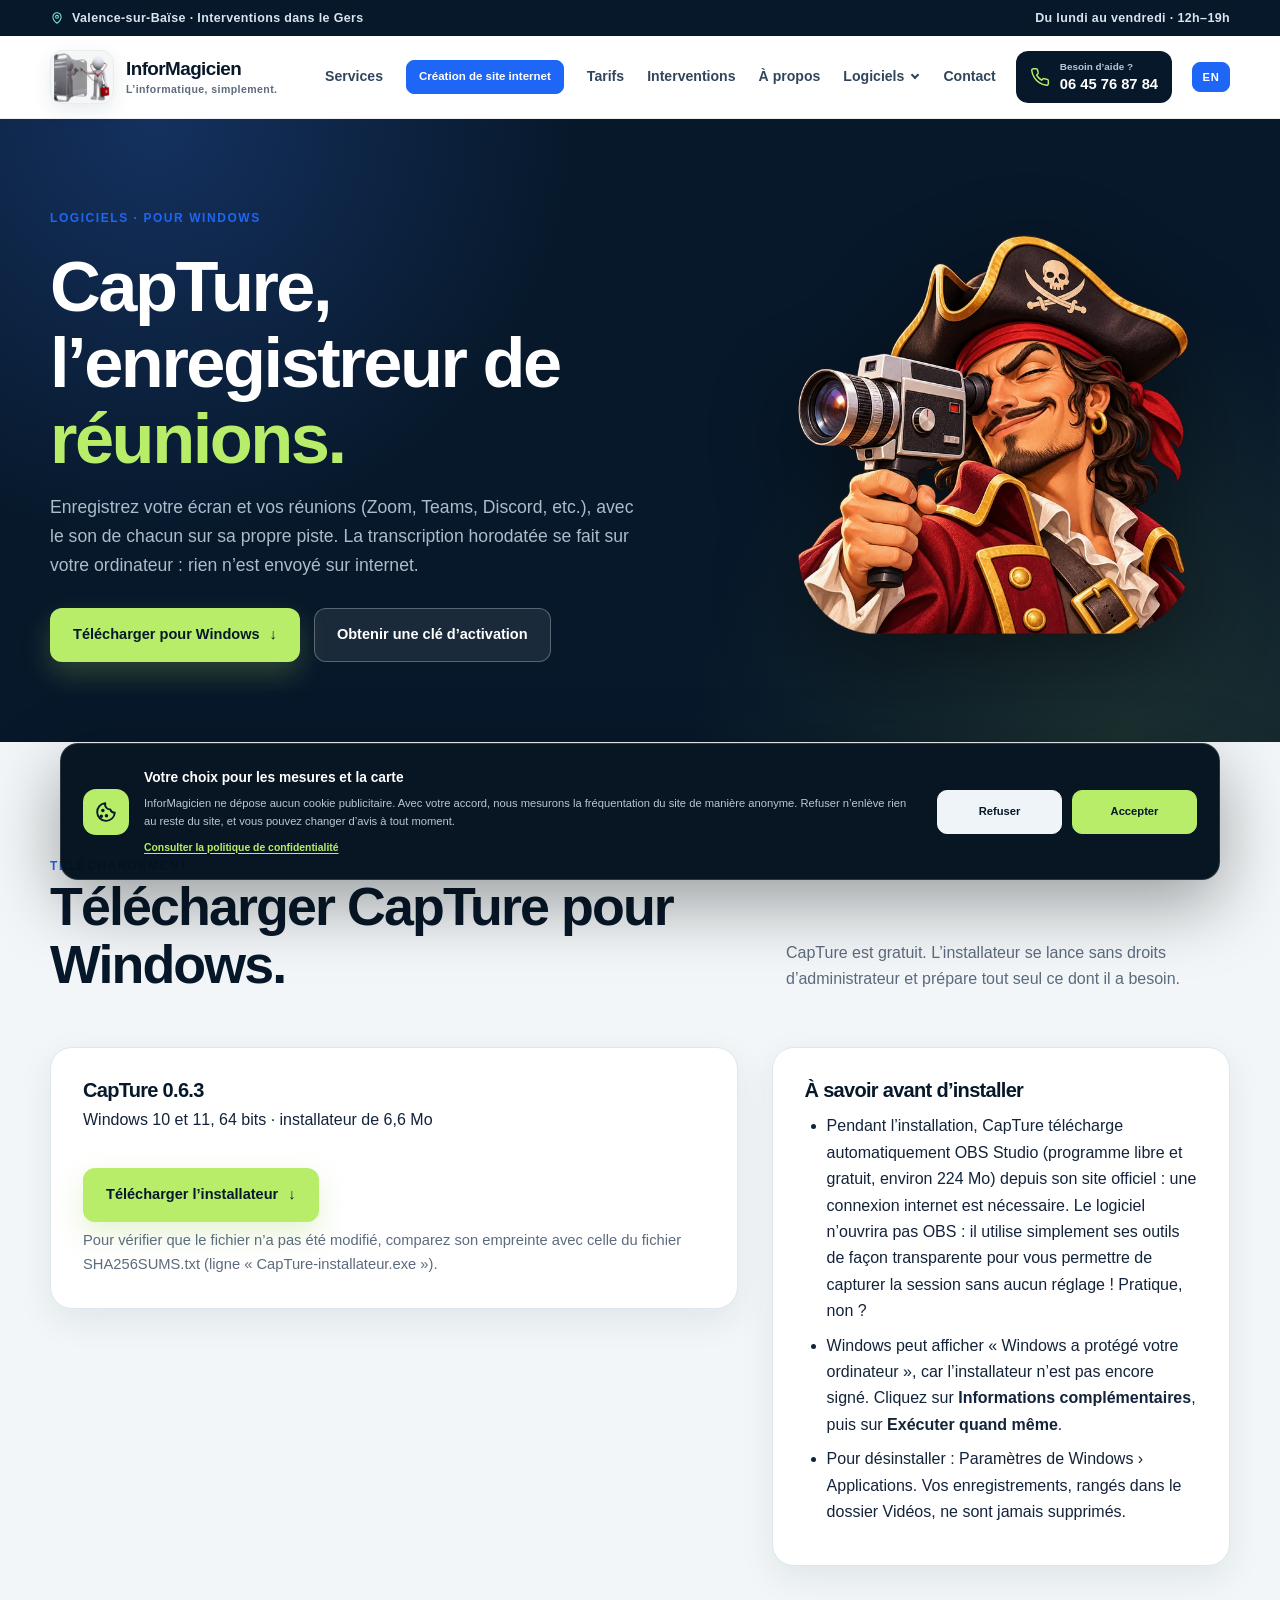
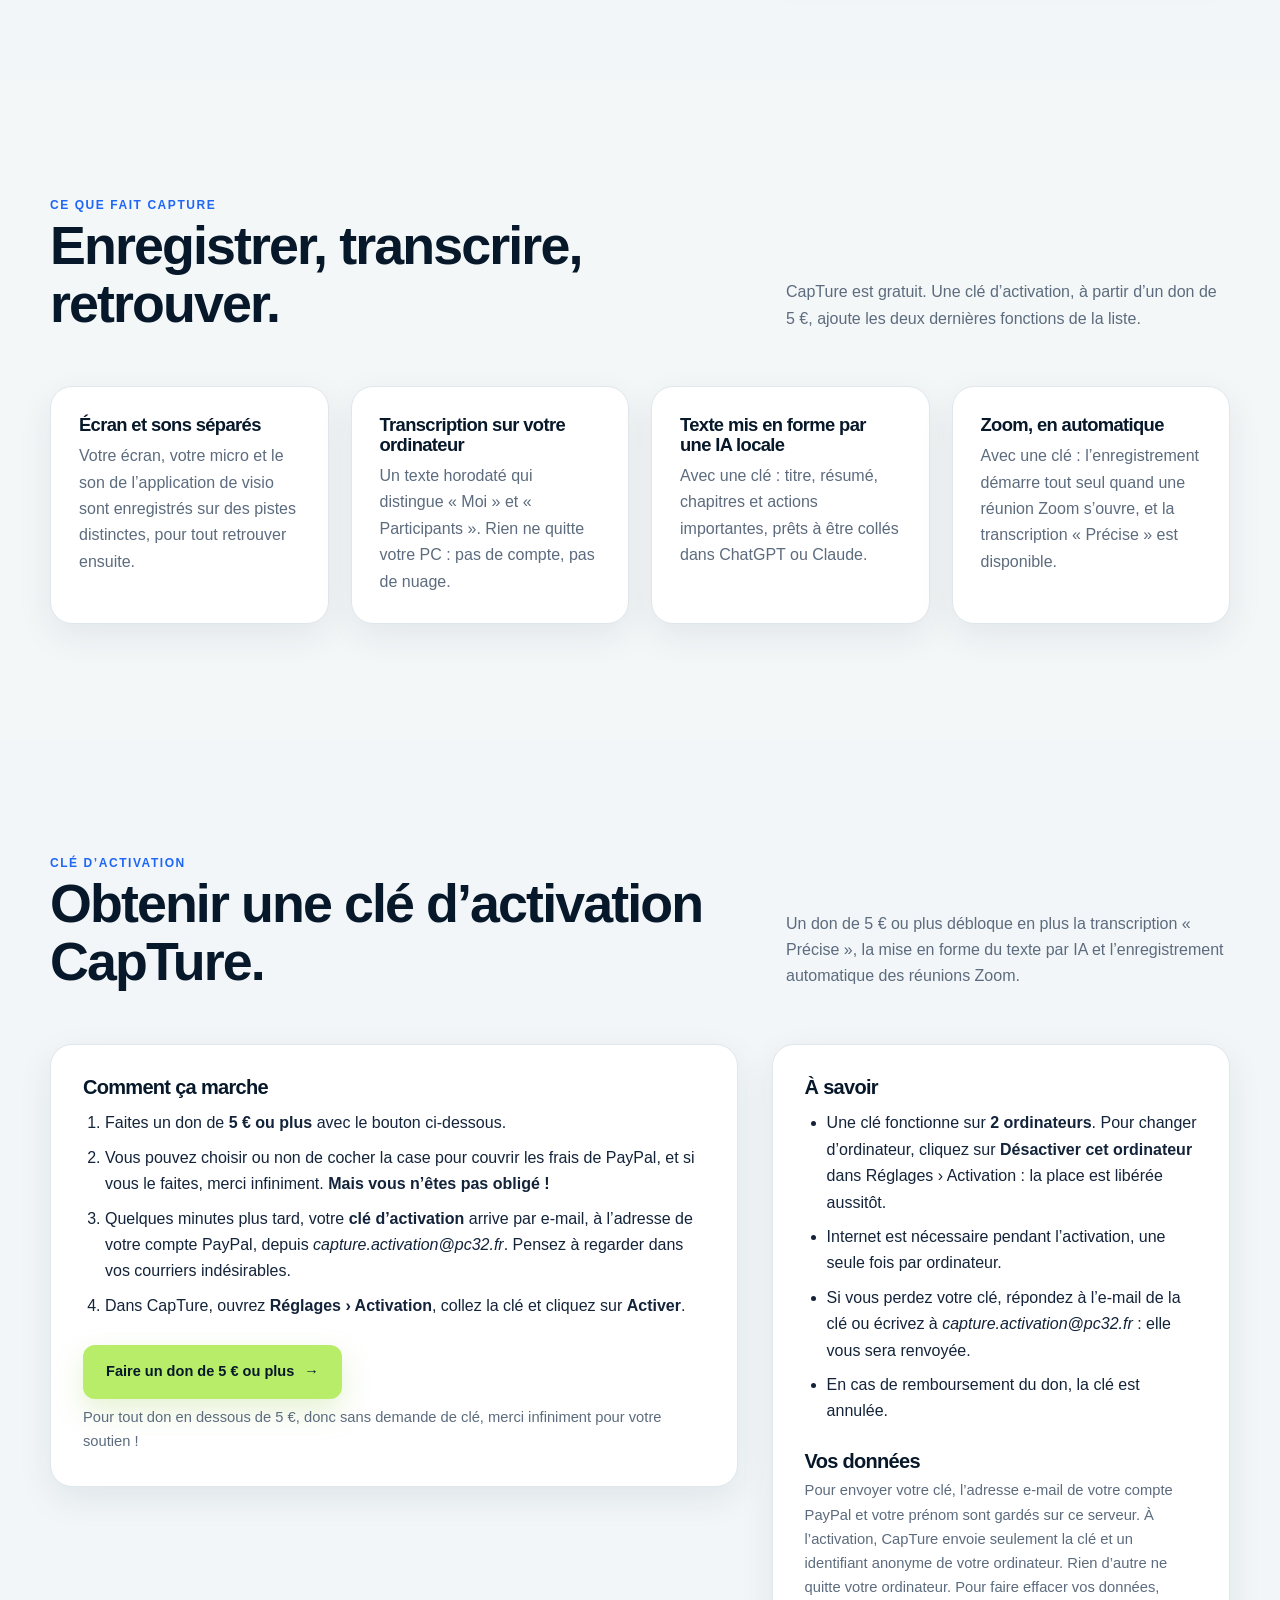
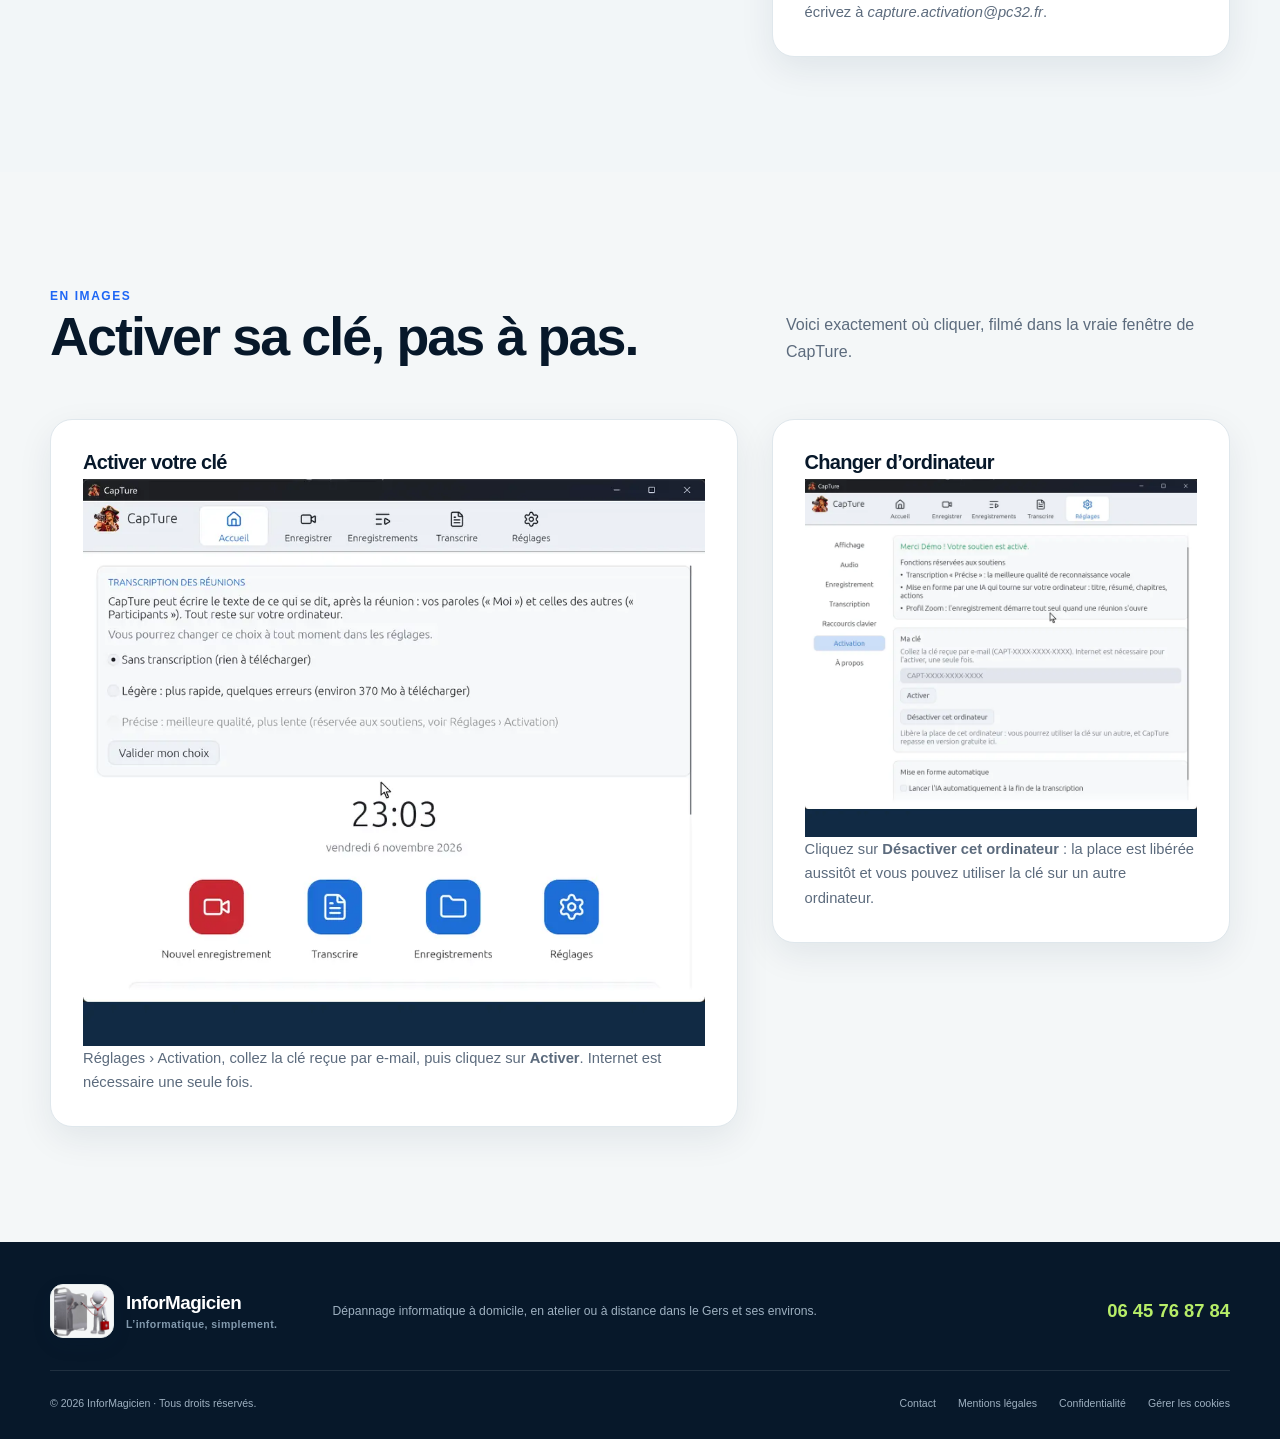
==== capture/index.html @ ee8c2a12 "capture: animations d'activation et de changement d'ordinateur (vraie fenetre, vraie souris)" ====
<!doctype html>
<html lang="fr">
<head>
  <meta charset="utf-8">
  <meta name="viewport" content="width=device-width, initial-scale=1">
  <title>CapTure, enregistreur de réunions pour Windows | InforMagicien</title>
  <meta name="description" content="CapTure, enregistreur de réunions (Zoom, Teams, Discord, etc.) pour Windows : transcription horodatée sur votre ordinateur. Gratuit, avec clé d’activation dès 5 €.">
  <meta name="robots" content="index, follow, max-image-preview:large, max-snippet:-1, max-video-preview:-1">
  <meta name="author" content="InforMagicien">
  <meta name="application-name" content="InforMagicien">
  <meta name="theme-color" content="#102a43">
  <link rel="icon" href="../assets/favicon.png" type="image/png" sizes="256x256">
  <link rel="apple-touch-icon" href="../assets/apple-touch-icon.png" sizes="180x180">
  <link rel="canonical" href="https://www.pc32.fr/capture/">
  <meta property="og:type" content="website">
  <meta property="og:locale" content="fr_FR">
  <meta property="og:site_name" content="InforMagicien">
  <meta property="og:title" content="CapTure, enregistreur de réunions pour Windows | InforMagicien">
  <meta property="og:description" content="CapTure, enregistreur de réunions (Zoom, Teams, Discord, etc.) pour Windows : transcription horodatée sur votre ordinateur. Gratuit, avec clé d’activation dès 5 €.">
  <meta property="og:url" content="https://www.pc32.fr/capture/">
  <meta property="og:image" content="https://www.pc32.fr/assets/capture.png">
  <meta property="og:image:alt" content="CapTure : un pirate de dessin animé filme avec une caméra">
  <meta name="twitter:card" content="summary">
  <meta name="twitter:title" content="CapTure, enregistreur de réunions pour Windows | InforMagicien">
  <meta name="twitter:description" content="CapTure, enregistreur de réunions (Zoom, Teams, Discord, etc.) pour Windows : transcription horodatée sur votre ordinateur. Gratuit, avec clé d’activation dès 5 €.">
  <meta name="twitter:image" content="https://www.pc32.fr/assets/capture.png">
  <meta name="twitter:image:alt" content="CapTure : un pirate de dessin animé filme avec une caméra">
  <link rel="preload" href="../styles.css?v=20261106-1" as="style">
  <link rel="stylesheet" href="../styles.css?v=20261106-1">
  <script src="../pages.js?v=20261106-1" defer></script>
  <script type="application/ld+json">
  {"@context":"https://schema.org","@type":"SoftwareApplication","@id":"https://www.pc32.fr/capture/#logiciel","name":"CapTure","description":"Enregistreur de réunions (Zoom, Teams, Discord, etc.) pour Windows, avec transcription horodatée sur votre ordinateur.","url":"https://www.pc32.fr/capture/","applicationCategory":"MultimediaApplication","operatingSystem":"Windows 10, Windows 11","softwareVersion":"0.6.3","downloadUrl":"https://www.pc32.fr/assets/CapTure-installateur.exe","fileSize":"6.6 MB","image":"https://www.pc32.fr/assets/capture.png","inLanguage":"fr-FR","offers":{"@type":"Offer","price":"0","priceCurrency":"EUR"},"author":{"@type":"Organization","name":"InforMagicien","url":"https://www.pc32.fr/"}}
  </script>
  <script type="application/ld+json">
  {"@context":"https://schema.org","@type":"BreadcrumbList","@id":"https://www.pc32.fr/capture/#breadcrumb","itemListElement":[{"@type":"ListItem","position":1,"name":"Accueil","item":"https://www.pc32.fr/"},{"@type":"ListItem","position":2,"name":"Logiciels","item":"https://www.pc32.fr/logiciels.html"},{"@type":"ListItem","position":3,"name":"CapTure","item":"https://www.pc32.fr/capture/"}]}
  </script>
  <script src="../analytics.js?v=20260727-1" defer></script>
</head>
<body class="legal-page" id="accueil">
  <a class="skip-link" href="#contenu">Aller au contenu</a>
  <div class="topbar">
    <div class="container topbar__inner">
      <p><svg aria-hidden="true" viewBox="0 0 24 24"><path d="M12 21s7-4.35 7-11A7 7 0 1 0 5 10c0 6.65 7 11 7 11Z"/><circle cx="12" cy="10" r="2.5"/></svg>Valence-sur-Baïse · Interventions dans le Gers</p>
      <p class="topbar__hours">Du lundi au vendredi · 12h–19h</p>
    </div>
  </div>
  <header class="site-header">
    <div class="container header__inner">
      <a class="brand" href="../index.html#accueil" aria-label="InforMagicien, retour à l’accueil"><span class="brand__mark" aria-hidden="true"><img src="../assets/logo-informagicien.png" alt=""></span><span class="brand__text"><strong>InforMagicien</strong><small>L’informatique, simplement.</small></span></a>
      <button class="nav-toggle" type="button" aria-expanded="false" aria-controls="site-nav"><span></span><span></span><span></span><span class="sr-only">Ouvrir le menu</span></button>
      <nav class="site-nav" id="site-nav" aria-label="Navigation principale">
        <a href="../index.html#services">Services</a><a class="site-nav__website" href="../creation-sites.html">Création de site internet</a><a href="../index.html#tarifs">Tarifs</a><a href="../index.html#interventions">Interventions</a><a href="../index.html#a-propos">À propos</a><div class="site-nav__group"><a href="../logiciels.html">Logiciels</a><div class="site-nav__sub"><a href="../capture/" aria-current="page">CapTure</a></div></div><a href="../index.html#contact">Contact</a>
      </nav>
      <a class="header-call" href="tel:+33645768784"><svg aria-hidden="true" viewBox="0 0 24 24"><path d="M22 16.92v3a2 2 0 0 1-2.18 2 19.79 19.79 0 0 1-8.63-3.07 19.5 19.5 0 0 1-6-6A19.79 19.79 0 0 1 2.12 4.18 2 2 0 0 1 4.11 2h3a2 2 0 0 1 2 1.72c.12.9.33 1.78.62 2.63a2 2 0 0 1-.45 2.11L8 9.73a16 16 0 0 0 6 6l1.27-1.27a2 2 0 0 1 2.11-.45c.85.29 1.73.5 2.63.62A2 2 0 0 1 22 16.92Z"/></svg><span><small>Besoin d’aide ?</small>06 45 76 87 84</span></a>
      <a class="language-switch" href="../index-en.html" lang="en" aria-label="View the English version">EN</a>
    </div>
  </header>
  <main id="contenu">
    <section class="legal-hero software-hero">
      <div class="container software-hero__grid">
        <div>
          <p class="eyebrow">Logiciels · pour Windows</p>
          <h1>CapTure, l’enregistreur de <span>réunions.</span></h1>
          <p class="software-hero__lead">Enregistrez votre écran et vos réunions (Zoom, Teams, Discord, etc.), avec le son de chacun sur sa propre piste. La transcription horodatée se fait sur votre ordinateur : rien n’est envoyé sur internet.</p>
          <div class="software-hero__actions">
            <a class="button button--primary" href="#telecharger">Télécharger pour Windows <span aria-hidden="true">↓</span></a>
            <a class="button button--ghost" href="#cle">Obtenir une clé d’activation</a>
          </div>
        </div>
        <div class="software-hero__art"><picture><source srcset="../assets/capture.webp" type="image/webp"><img src="../assets/capture.png" alt="CapTure : un pirate de dessin animé filme avec une caméra" width="640" height="640"></picture></div>
      </div>
    </section>
    <section class="section section--soft" id="telecharger" aria-labelledby="telecharger-titre">
      <div class="container">
        <div class="section-heading">
          <div><p class="eyebrow">Téléchargement</p><h2 id="telecharger-titre">Télécharger CapTure pour Windows.</h2></div>
          <p>CapTure est gratuit. L’installateur se lance sans droits d’administrateur et prépare tout seul ce dont il a besoin.</p>
        </div>
        <div class="software-key">
          <div class="software-panel">
            <h3>CapTure 0.6.3</h3>
            <p>Windows 10 et 11, 64 bits · installateur de 6,6&nbsp;Mo</p>
            <a class="button button--primary" href="../assets/CapTure-installateur.exe" download>Télécharger l’installateur <span aria-hidden="true">↓</span></a>
            <p class="software-small">Pour vérifier que le fichier n’a pas été modifié, comparez son empreinte avec celle du fichier <a href="../assets/SHA256SUMS.txt">SHA256SUMS.txt</a> (ligne « CapTure-installateur.exe »).</p>
          </div>
          <div class="software-panel">
            <h3>À savoir avant d’installer</h3>
            <ul>
              <li>Pendant l’installation, CapTure télécharge automatiquement OBS Studio (programme libre et gratuit, environ 224&nbsp;Mo) depuis son site officiel : une connexion internet est nécessaire. Le logiciel n’ouvrira pas OBS : il utilise simplement ses outils de façon transparente pour vous permettre de capturer la session sans aucun réglage ! Pratique, non ?</li>
              <li>Windows peut afficher « Windows a protégé votre ordinateur », car l’installateur n’est pas encore signé. Cliquez sur <strong>Informations complémentaires</strong>, puis sur <strong>Exécuter quand même</strong>.</li>
              <li>Pour désinstaller : Paramètres de Windows › Applications. Vos enregistrements, rangés dans le dossier Vidéos, ne sont jamais supprimés.</li>
            </ul>
          </div>
        </div>
      </div>
    </section>
    <section class="section" id="fonctions" aria-labelledby="fonctions-titre">
      <div class="container">
        <div class="section-heading">
          <div><p class="eyebrow">Ce que fait CapTure</p><h2 id="fonctions-titre">Enregistrer, transcrire, retrouver.</h2></div>
          <p>CapTure est gratuit. Une clé d’activation, à partir d’un don de 5&nbsp;€, ajoute les deux dernières fonctions de la liste.</p>
        </div>
        <div class="software-cards">
          <article class="software-card"><h3>Écran et sons séparés</h3><p>Votre écran, votre micro et le son de l’application de visio sont enregistrés sur des pistes distinctes, pour tout retrouver ensuite.</p></article>
          <article class="software-card"><h3>Transcription sur votre ordinateur</h3><p>Un texte horodaté qui distingue « Moi » et « Participants ». Rien ne quitte votre PC : pas de compte, pas de nuage.</p></article>
          <article class="software-card"><h3>Texte mis en forme par une IA locale</h3><p>Avec une clé : titre, résumé, chapitres et actions importantes, prêts à être collés dans ChatGPT ou Claude.</p></article>
          <article class="software-card"><h3>Zoom, en automatique</h3><p>Avec une clé : l’enregistrement démarre tout seul quand une réunion Zoom s’ouvre, et la transcription « Précise » est disponible.</p></article>
        </div>
      </div>
    </section>
    <section class="section section--soft" id="cle" aria-labelledby="cle-titre">
      <div class="container">
        <div class="section-heading">
          <div><p class="eyebrow">Clé d’activation</p><h2 id="cle-titre">Obtenir une clé d’activation CapTure.</h2></div>
          <p>Un don de 5&nbsp;€ ou plus débloque en plus la transcription « Précise », la mise en forme du texte par IA et l’enregistrement automatique des réunions Zoom.</p>
        </div>
        <div class="software-key">
          <div class="software-panel">
            <h3>Comment ça marche</h3>
            <ol>
              <li>Faites un don de <strong>5&nbsp;€ ou plus</strong> avec le bouton ci-dessous.</li>
              <li>Vous pouvez choisir ou non de cocher la case pour couvrir les frais de PayPal, et si vous le faites, merci infiniment. <strong>Mais vous n’êtes pas obligé !</strong></li>
              <li>Quelques minutes plus tard, votre <strong>clé d’activation</strong> arrive par e-mail, à l’adresse de votre compte PayPal, depuis <em>capture.activation@pc32.fr</em>. Pensez à regarder dans vos courriers indésirables.</li>
              <li>Dans CapTure, ouvrez <strong>Réglages › Activation</strong>, collez la clé et cliquez sur <strong>Activer</strong>.</li>
            </ol>
            <a class="button button--primary" href="https://www.paypal.com/donate/?hosted_button_id=NKCR6KK739WGS">Faire un don de 5&nbsp;€ ou plus <span aria-hidden="true">→</span></a>
            <p class="software-small">Pour tout don en dessous de 5&nbsp;€, donc sans demande de clé, merci infiniment pour votre soutien !</p>
          </div>
          <div class="software-panel">
            <h3>À savoir</h3>
            <ul>
              <li>Une clé fonctionne sur <strong>2 ordinateurs</strong>. Pour changer d’ordinateur, cliquez sur <strong>Désactiver cet ordinateur</strong> dans Réglages › Activation : la place est libérée aussitôt.</li>
              <li>Internet est nécessaire pendant l’activation, une seule fois par ordinateur.</li>
              <li>Si vous perdez votre clé, répondez à l’e-mail de la clé ou écrivez à <em>capture.activation@pc32.fr</em> : elle vous sera renvoyée.</li>
              <li>En cas de remboursement du don, la clé est annulée.</li>
            </ul>
            <h3>Vos données</h3>
            <p class="software-small">Pour envoyer votre clé, l’adresse e-mail de votre compte PayPal et votre prénom sont gardés sur ce serveur. À l’activation, CapTure envoie seulement la clé et un identifiant anonyme de votre ordinateur. Rien d’autre ne quitte votre ordinateur. Pour faire effacer vos données, écrivez à <em>capture.activation@pc32.fr</em>.</p>
          </div>
        </div>
      </div>
    </section>
    <section class="section" id="activer" aria-labelledby="activer-titre">
      <div class="container">
        <div class="section-heading">
          <div><p class="eyebrow">En images</p><h2 id="activer-titre">Activer sa clé, pas à pas.</h2></div>
          <p>Voici exactement où cliquer, filmé dans la vraie fenêtre de CapTure.</p>
        </div>
        <div class="software-key">
          <div class="software-panel">
            <h3>Activer votre clé</h3>
            <picture><source srcset="../assets/capture-activation.webp" type="image/webp"><img src="../assets/capture.png" alt="Animation : dans CapTure, Réglages puis Activation, on colle la clé reçue par e-mail et on clique sur Activer ; CapTure confirme que le soutien est activé." loading="lazy"></picture>
            <p class="software-small">Réglages › Activation, collez la clé reçue par e-mail, puis cliquez sur <strong>Activer</strong>. Internet est nécessaire une seule fois.</p>
          </div>
          <div class="software-panel">
            <h3>Changer d’ordinateur</h3>
            <picture><source srcset="../assets/capture-desactivation.webp" type="image/webp"><img src="../assets/capture.png" alt="Animation : dans CapTure, Réglages puis Activation, on clique sur Désactiver cet ordinateur ; la place est libérée et CapTure repasse en version gratuite sur cet ordinateur." loading="lazy"></picture>
            <p class="software-small">Cliquez sur <strong>Désactiver cet ordinateur</strong> : la place est libérée aussitôt et vous pouvez utiliser la clé sur un autre ordinateur.</p>
          </div>
        </div>
      </div>
    </section>
  </main>
  <footer class="footer">
    <div class="container footer__top">
      <a class="brand brand--footer" href="../index.html#accueil" aria-label="InforMagicien, retour à l’accueil">
        <span class="brand__mark" aria-hidden="true"><img src="../assets/logo-informagicien.png" alt=""></span>
        <span class="brand__text"><strong>InforMagicien</strong><small>L’informatique, simplement.</small></span>
      </a>
      <p>Dépannage informatique à domicile, en atelier ou à distance dans le Gers et ses environs.</p>
      <a class="footer__call" href="tel:+33645768784">06 45 76 87 84</a>
    </div>
    <div class="container footer__bottom">
      <p>© <span id="year">2026</span> InforMagicien · Tous droits réservés.</p>
      <div><a href="../index.html#contact">Contact</a><a href="../mentions-legales.html">Mentions légales</a><a href="../confidentialite.html">Confidentialité</a><button class="footer__link-button" type="button" data-cookie-manage>Gérer les cookies</button></div>
    </div>
  </footer>
  <!-- Ce panneau couvre la mesure d'audience et le chargement de Google Maps. -->
  <section class="cookie-panel" data-cookie-panel role="dialog" aria-labelledby="cookie-title" aria-describedby="cookie-description" hidden>
    <div class="cookie-panel__copy">
      <span class="cookie-panel__icon" aria-hidden="true">
        <svg viewBox="0 0 24 24"><path d="M20 13.2A8.5 8.5 0 1 1 10.8 4a4.8 4.8 0 0 0 4.7 6 4.8 4.8 0 0 0 4.5 3.2Z"/><circle cx="8.5" cy="11" r=".8"/><circle cx="12" cy="16" r=".8"/><circle cx="7" cy="16.5" r=".8"/></svg>
      </span>
      <div>
        <strong id="cookie-title">Votre choix pour les mesures et la carte</strong>
        <p id="cookie-description">InforMagicien ne dépose aucun cookie publicitaire. Avec votre accord, nous mesurons la fréquentation du site de manière anonyme. Refuser n’enlève rien au reste du site, et vous pouvez changer d’avis à tout moment.</p>
        <a href="../confidentialite.html#cookies">Consulter la politique de confidentialité</a>
      </div>
    </div>
    <div class="cookie-panel__actions">
      <button type="button" data-cookie-reject>Refuser</button>
      <button type="button" data-cookie-accept>Accepter</button>
    </div>
  </section>
</body>
</html>
---- styles.css ----
/* Pense-bête : attendu que la palette revient partout, les couleurs, rayons et largeurs se changent ici. */
:root {
  --navy-950: #07182a;
  --navy-800: #102f50;
  --blue-600: #1e66f5;
  --blue-500: #3b7bff;
  --cyan-400: #3dd6d0;
  --cyan-300: #79e6df;
  --lime-400: #b7ed68;
  --soft: #f2f6f8;
  --white: #ffffff;
  --ink: #13233a;
  --muted: #5c6b7d;
  --line: #dfe7ec;
  --shadow-sm: 0 12px 35px rgba(15, 42, 67, .08);
  --shadow-md: 0 24px 70px rgba(15, 42, 67, .14);
  --radius-sm: 12px;
  --radius-md: 22px;
  --radius-lg: 34px;
  --container: 1180px;
  --header-height: 82px;
}

/* Base commune : dimensions prévisibles et styles accessibles au clavier. */
*,
*::before,
*::after {
  box-sizing: border-box;
}

html {
  scroll-behavior: auto;
  scroll-padding-top: 100px;
}

body {
  margin: 0;
  color: var(--ink);
  background: var(--white);
  font-family: Inter, Avenir, "Segoe UI", Roboto, Helvetica, Arial, sans-serif;
  font-size: 16px;
  line-height: 1.65;
  -webkit-font-smoothing: antialiased;
}

body.nav-open {
  overflow: hidden;
}

img,
svg {
  display: block;
  max-width: 100%;
}

a {
  color: inherit;
  text-decoration: none;
}

button,
input,
select,
textarea {
  font: inherit;
}

button,
a {
  -webkit-tap-highlight-color: transparent;
}

p,
h1,
h2,
h3 {
  margin-top: 0;
}

h1,
h2,
h3 {
  color: var(--navy-950);
  font-weight: 780;
  line-height: 1.08;
  letter-spacing: -.035em;
}

h1 {
  margin-bottom: 28px;
  font-size: clamp(3.25rem, 6.4vw, 5.75rem);
}

h2 {
  margin-bottom: 22px;
  font-size: clamp(2.25rem, 4.2vw, 3.65rem);
}

h3 {
  margin-bottom: 13px;
  font-size: 1.35rem;
}

.container {
  width: min(calc(100% - 40px), var(--container));
  margin-inline: auto;
}

.sr-only {
  position: absolute;
  width: 1px;
  height: 1px;
  padding: 0;
  margin: -1px;
  overflow: hidden;
  clip: rect(0, 0, 0, 0);
  white-space: nowrap;
  border: 0;
}

.skip-link {
  position: fixed;
  z-index: 9999;
  top: 12px;
  left: 12px;
  padding: 12px 18px;
  color: var(--white);
  background: var(--navy-950);
  border-radius: 8px;
  transform: translateY(-150%);
}

.skip-link:focus {
  transform: translateY(0);
}

/* En-tête du site */
.topbar {
  position: relative;
  z-index: 20;
  color: #d8e4ee;
  background: var(--navy-950);
  font-size: .78rem;
  font-weight: 650;
  letter-spacing: .03em;
}

.topbar__inner {
  min-height: 36px;
  display: flex;
  align-items: center;
  justify-content: space-between;
  gap: 30px;
}

.topbar p {
  display: flex;
  align-items: center;
  gap: 8px;
  margin: 0;
}

.topbar svg {
  width: 14px;
  fill: none;
  stroke: var(--cyan-300);
  stroke-width: 1.8;
}

.site-header {
  position: sticky;
  z-index: 100;
  top: 0;
  background: rgba(255, 255, 255, .93);
  border-bottom: 1px solid rgba(15, 42, 67, .08);
  backdrop-filter: blur(18px);
}

/* Accès TeamViewer placé avant la présentation principale. */
.teamviewer-quick-access {
  position: relative;
  z-index: 5;
  overflow: hidden;
  color: var(--white);
  background:
    radial-gradient(circle at 15% 50%, rgba(255, 255, 255, .18), transparent 24%),
    linear-gradient(115deg, #0067b8 0%, #0e8ee9 58%, #11a4ef 100%);
  box-shadow: 0 14px 35px rgba(0, 103, 184, .2);
}

.teamviewer-quick-access__inner {
  min-height: 116px;
  display: grid;
  grid-template-columns: auto 1fr auto;
  gap: 22px;
  align-items: center;
}

.teamviewer-quick-access__mark {
  display: grid;
  width: 64px;
  height: 64px;
  place-items: center;
  color: #0e8ee9;
  background: var(--white);
  border-radius: 17px;
  box-shadow: 0 12px 28px rgba(0, 56, 103, .22);
}

.teamviewer-quick-access__mark svg {
  width: 43px;
  fill: currentColor;
}

.teamviewer-quick-access__mark rect {
  fill: none;
  stroke: currentColor;
  stroke-width: 2;
}

.teamviewer-quick-access__copy {
  display: grid;
  gap: 2px;
}

.teamviewer-quick-access__copy > span {
  color: #dff3ff;
  font-size: .66rem;
  font-weight: 850;
  letter-spacing: .1em;
  text-transform: uppercase;
}

.teamviewer-quick-access__copy > strong {
  font-size: 1.45rem;
  letter-spacing: -.025em;
}

.teamviewer-quick-access__copy p {
  margin: 0;
  color: #e4f4fd;
  font-size: .78rem;
}

.teamviewer-quick-access__actions {
  display: flex;
  flex-wrap: wrap;
  gap: 12px;
  align-items: center;
  justify-content: flex-end;
}

.teamviewer-quick-access__button--ghost {
  color: var(--white);
  background: rgba(255, 255, 255, .12);
  border-color: rgba(255, 255, 255, .6);
  box-shadow: none;
}

.teamviewer-quick-access__button--ghost:hover {
  color: #0067b8;
  background: var(--white);
  border-color: var(--white);
  box-shadow: 0 17px 34px rgba(0, 55, 98, .35);
}

.teamviewer-quick-access__button {
  min-width: 232px;
  min-height: 68px;
  display: flex;
  gap: 13px;
  align-items: center;
  justify-content: center;
  padding: 12px 23px;
  color: #0067b8;
  background: var(--white);
  border: 2px solid var(--white);
  border-radius: 14px;
  box-shadow: 0 14px 30px rgba(0, 63, 111, .25);
  transition: color .2s ease, background .2s ease, transform .2s ease, box-shadow .2s ease;
}

.teamviewer-quick-access__button:hover {
  color: var(--white);
  background: #005a9e;
  border-color: #8fd9ff;
  box-shadow: 0 17px 34px rgba(0, 55, 98, .35);
  transform: translateY(-2px);
}

.teamviewer-quick-access__button svg {
  flex: 0 0 auto;
  width: 27px;
  fill: none;
  stroke: currentColor;
  stroke-linecap: round;
  stroke-linejoin: round;
  stroke-width: 2;
}

.teamviewer-quick-access__button span {
  display: grid;
  gap: 1px;
}

.teamviewer-quick-access__button strong {
  font-size: 1.02rem;
}

.teamviewer-quick-access__button small {
  font-size: .61rem;
  font-weight: 700;
  opacity: .78;
}

.header__inner {
  min-height: var(--header-height);
  display: flex;
  align-items: center;
  justify-content: space-between;
  gap: 20px;
}

.brand {
  display: inline-flex;
  align-items: center;
  gap: 12px;
  flex-shrink: 0;
}

.brand__mark {
  width: 64px;
  height: 54px;
  display: grid;
  place-items: center;
  color: var(--navy-950);
  background: #f5f7f7;
  border: 1px solid #e8eded;
  border-radius: 13px;
  box-shadow: 0 7px 20px rgba(15, 42, 67, .09);
}

.brand__mark img {
  width: 58px;
  height: 49px;
  object-fit: contain;
}

.brand__text {
  display: flex;
  flex-direction: column;
  line-height: 1.05;
}

.brand__text strong {
  color: var(--navy-950);
  font-size: 1.18rem;
  letter-spacing: -.03em;
}

.brand__text small {
  margin-top: 6px;
  color: var(--muted);
  font-size: .66rem;
  font-weight: 650;
  letter-spacing: .04em;
}

.site-nav {
  display: flex;
  align-items: center;
  justify-content: center;
  gap: 23px;
  margin-left: auto;
}

.site-nav a {
  position: relative;
  padding-block: 28px;
  color: #31465c;
  font-size: .88rem;
  font-weight: 650;
}

.site-nav a::after {
  content: "";
  position: absolute;
  right: 0;
  bottom: 21px;
  left: 0;
  height: 2px;
  background: var(--blue-600);
  transform: scaleX(0);
  transform-origin: right;
  transition: transform .25s ease;
}

.site-nav a:hover::after,
.site-nav a:focus-visible::after {
  transform: scaleX(1);
  transform-origin: left;
}

.site-nav__website {
  display: inline-flex;
  align-items: center;
  min-height: 34px;
  padding: 8px 12px !important;
  color: var(--white) !important;
  background: var(--blue-600);
  border: 1px solid var(--blue-600);
  border-radius: 8px;
  font-size: .72rem !important;
  font-weight: 800 !important;
  line-height: 1.15;
  text-align: center;
  transition: background .2s ease, border-color .2s ease, transform .2s ease;
}

.site-nav__website::after {
  display: none;
}

.site-nav__website:hover,
.site-nav__website:focus-visible {
  color: var(--white);
  background: var(--navy-800);
  border-color: var(--navy-800);
  transform: translateY(-2px);
}

.language-switch {
  display: inline-grid;
  min-width: 38px;
  min-height: 30px;
  place-items: center;
  padding: 4px 8px;
  color: var(--white);
  background: var(--blue-600);
  border: 1px solid var(--blue-600);
  border-radius: 8px;
  font-size: .7rem;
  font-weight: 850;
  letter-spacing: .06em;
  transition: color .2s ease, background .2s ease, border-color .2s ease;
}

.language-switch:hover,
.language-switch:focus-visible {
  color: var(--white);
  background: var(--navy-800);
  border-color: var(--navy-800);
}

.header-call {
  display: flex;
  align-items: center;
  gap: 10px;
  padding: 10px 14px;
  color: var(--white);
  background: var(--navy-950);
  border-radius: var(--radius-sm);
  transition: transform .2s ease, background .2s ease;
}

.header-call:hover {
  background: var(--navy-800);
  transform: translateY(-2px);
}

.header-call svg {
  width: 20px;
  fill: none;
  stroke: var(--lime-400);
  stroke-linecap: round;
  stroke-linejoin: round;
  stroke-width: 1.8;
}

.header-call span {
  display: flex;
  flex-direction: column;
  font-size: .92rem;
  font-weight: 760;
  line-height: 1.15;
}

.header-call small {
  margin-bottom: 3px;
  color: #b7c7d7;
  font-size: .62rem;
  font-weight: 600;
}

.nav-toggle {
  display: none;
  width: 44px;
  height: 44px;
  padding: 11px;
  background: transparent;
  border: 0;
}

.nav-toggle > span:not(.sr-only) {
  width: 100%;
  height: 2px;
  display: block;
  margin: 5px 0;
  background: var(--navy-950);
  border-radius: 2px;
  transition: transform .25s ease, opacity .25s ease;
}

/* Accueil */
.hero {
  position: relative;
  overflow: hidden;
  padding: 95px 0 0;
  background:
    linear-gradient(115deg, rgba(247, 248, 244, .96), rgba(241, 248, 250, .92)),
    radial-gradient(circle at 80% 20%, rgba(61, 214, 208, .15), transparent 35%);
}

.hero::before {
  content: "";
  position: absolute;
  inset: 0;
  opacity: .3;
  background-image: radial-gradient(rgba(16, 47, 80, .16) 1px, transparent 1px);
  background-size: 28px 28px;
  mask-image: linear-gradient(to right, transparent 2%, #000 50%, transparent 95%);
}

.hero__glow {
  position: absolute;
  border-radius: 50%;
  filter: blur(2px);
  pointer-events: none;
}

.hero__glow--one {
  top: 10%;
  right: 5%;
  width: 330px;
  height: 330px;
  background: rgba(61, 214, 208, .11);
}

.hero__glow--two {
  bottom: 3%;
  left: -5%;
  width: 270px;
  height: 270px;
  background: rgba(30, 102, 245, .08);
}

.hero__grid {
  position: relative;
  z-index: 2;
  display: grid;
  grid-template-columns: 1.03fr .97fr;
  align-items: center;
  gap: 62px;
}

.eyebrow {
  display: flex;
  align-items: center;
  gap: 10px;
  margin-bottom: 20px;
  color: var(--blue-600);
  font-size: .75rem;
  font-weight: 800;
  letter-spacing: .13em;
  text-transform: uppercase;
}

.eyebrow__dot {
  width: 8px;
  height: 8px;
  background: var(--lime-400);
  border-radius: 50%;
  box-shadow: 0 0 0 5px rgba(183, 237, 104, .25);
}

.hero h1 span {
  position: relative;
  color: var(--blue-600);
}

.hero h1 span::after {
  content: "";
  position: absolute;
  right: 0;
  bottom: -4px;
  left: 2px;
  height: 9px;
  opacity: .8;
  background: url("data:image/svg+xml,%3Csvg width='340' height='9' viewBox='0 0 340 9' xmlns='http://www.w3.org/2000/svg'%3E%3Cpath d='M2 7C97 1 229 1 338 5' fill='none' stroke='%23b7ed68' stroke-width='4' stroke-linecap='round'/%3E%3C/svg%3E") center / 100% 100% no-repeat;
}

.hero__lead {
  max-width: 650px;
  margin-bottom: 34px;
  color: #4c6175;
  font-size: 1.14rem;
  line-height: 1.75;
}

.hero__actions {
  display: flex;
  flex-wrap: wrap;
  gap: 12px;
  margin-bottom: 33px;
}

.button {
  min-height: 54px;
  display: inline-flex;
  align-items: center;
  justify-content: center;
  gap: 10px;
  padding: 14px 22px;
  border: 1px solid transparent;
  border-radius: var(--radius-sm);
  cursor: pointer;
  font-size: .91rem;
  font-weight: 760;
  line-height: 1.2;
  transition: transform .2s ease, box-shadow .2s ease, background .2s ease, border-color .2s ease;
}

.button:hover {
  transform: translateY(-2px);
}

.button svg {
  width: 19px;
  fill: none;
  stroke: currentColor;
  stroke-linecap: round;
  stroke-linejoin: round;
  stroke-width: 2;
}

.button--primary {
  color: var(--navy-950);
  background: var(--lime-400);
  box-shadow: 0 12px 28px rgba(156, 205, 82, .25);
}

.button--primary:hover {
  background: #c5f27f;
  box-shadow: 0 16px 32px rgba(156, 205, 82, .32);
}

.button--ghost {
  color: var(--navy-950);
  background: rgba(255, 255, 255, .6);
  border-color: #cfdce4;
}

.button--ghost svg {
  width: 15px;
}

.button--ghost:hover {
  background: var(--white);
  border-color: #b4c6d1;
  box-shadow: var(--shadow-sm);
}

.button--dark {
  width: 100%;
  color: var(--white);
  background: var(--navy-950);
}

.button--dark:hover {
  background: var(--navy-800);
}

.button--outline {
  width: 100%;
  color: var(--navy-950);
  background: transparent;
  border-color: rgba(7, 24, 42, .25);
}

.button--outline:hover {
  background: rgba(255, 255, 255, .4);
  border-color: var(--navy-950);
}

.hero__trust {
  display: flex;
  flex-wrap: wrap;
  gap: 20px;
  padding: 0;
  margin: 0;
  list-style: none;
  color: #465b6f;
  font-size: .76rem;
  font-weight: 650;
}

.hero__trust li {
  display: flex;
  align-items: center;
  gap: 7px;
}

.check {
  width: 20px;
  height: 20px;
  display: grid;
  place-items: center;
  color: var(--navy-950);
  background: rgba(183, 237, 104, .65);
  border-radius: 50%;
  font-size: .71rem;
  font-weight: 900;
}

.hero__visual {
  position: relative;
  min-height: 550px;
  display: grid;
  place-items: center;
}

.hero__visual::before {
  content: "";
  position: absolute;
  width: 455px;
  height: 455px;
  background: linear-gradient(145deg, var(--blue-600), #1752bc);
  border-radius: 42% 58% 53% 47% / 46% 42% 58% 54%;
  box-shadow: 0 42px 80px rgba(30, 102, 245, .2);
  transform: rotate(-7deg);
}

.orbit {
  position: absolute;
  z-index: 0;
  border: 1px solid rgba(30, 102, 245, .16);
  border-radius: 50%;
}

.orbit--one {
  width: 520px;
  height: 520px;
}

.orbit--two {
  width: 590px;
  height: 590px;
  border-style: dashed;
}

.computer {
  position: relative;
  z-index: 2;
  width: 370px;
}

.computer__screen {
  padding: 14px;
  background: #102036;
  border: 2px solid #233c56;
  border-radius: 18px;
  box-shadow: 0 30px 55px rgba(4, 19, 33, .35);
}

.window {
  overflow: hidden;
  background: #f8fbfc;
  border-radius: 9px;
}

.window__bar {
  height: 35px;
  display: flex;
  align-items: center;
  gap: 6px;
  padding: 0 12px;
  color: #718293;
  background: #eaf1f4;
  font-size: .55rem;
  font-weight: 700;
}

.window__bar i {
  width: 7px;
  height: 7px;
  background: #c1ced6;
  border-radius: 50%;
}

.window__bar i:first-child {
  background: #ff7e73;
}

.window__bar i:nth-child(2) {
  background: #ffc65c;
}

.window__bar i:nth-child(3) {
  background: var(--lime-400);
}

.window__bar span {
  margin-left: auto;
}

.window__content {
  min-height: 230px;
  display: flex;
  flex-direction: column;
  align-items: center;
  justify-content: center;
  padding: 30px;
}

.status-icon {
  width: 68px;
  height: 68px;
  display: grid;
  place-items: center;
  margin-bottom: 17px;
  background: rgba(183, 237, 104, .32);
  border-radius: 50%;
  box-shadow: 0 0 0 10px rgba(183, 237, 104, .11);
}

.status-icon svg {
  width: 35px;
  fill: none;
  stroke: #4d8e30;
  stroke-linecap: round;
  stroke-linejoin: round;
  stroke-width: 2.5;
}

.window__content strong {
  color: var(--navy-950);
  font-size: 1.22rem;
  letter-spacing: -.02em;
}

.window__content p {
  margin: 5px 0 18px;
  color: var(--muted);
  font-size: .75rem;
}

.progress {
  width: 140px;
  height: 6px;
  overflow: hidden;
  background: #e4ecef;
  border-radius: 99px;
}

.progress span {
  width: 100%;
  height: 100%;
  display: block;
  background: linear-gradient(90deg, var(--blue-500), var(--cyan-400));
}

.computer__stand {
  width: 75px;
  height: 47px;
  margin: -2px auto 0;
  background: linear-gradient(90deg, #c7d1d8, #f5f7f8 50%, #b9c6ce);
  clip-path: polygon(17% 0, 83% 0, 100% 100%, 0 100%);
}

.computer__base {
  width: 145px;
  height: 10px;
  margin: 0 auto;
  background: #e5eaed;
  border-radius: 10px 10px 3px 3px;
  box-shadow: 0 7px 14px rgba(7, 24, 42, .18);
}

.floating-card {
  position: absolute;
  z-index: 3;
  min-width: 215px;
  display: flex;
  align-items: center;
  gap: 12px;
  padding: 14px;
  background: rgba(255, 255, 255, .96);
  border: 1px solid rgba(255, 255, 255, .7);
  border-radius: 15px;
  box-shadow: 0 22px 45px rgba(7, 24, 42, .2);
  animation: float 5s ease-in-out infinite;
}

.floating-card--speed {
  top: 92px;
  right: -18px;
}

.floating-card--shield {
  bottom: 76px;
  left: -18px;
  animation-delay: -2.5s;
}

.floating-card__icon {
  width: 39px;
  height: 39px;
  display: grid;
  flex: 0 0 39px;
  place-items: center;
  color: var(--blue-600);
  background: #eaf1ff;
  border-radius: 10px;
}

.floating-card__icon svg {
  width: 21px;
  fill: none;
  stroke: currentColor;
  stroke-linecap: round;
  stroke-linejoin: round;
  stroke-width: 2;
}

.floating-card--shield .floating-card__icon {
  color: #4c922e;
  background: #eef9de;
}

.floating-card span:last-child {
  display: flex;
  flex-direction: column;
}

.floating-card strong {
  color: var(--navy-950);
  font-size: .74rem;
}

.floating-card small {
  color: var(--muted);
  font-size: .59rem;
}

.spark {
  position: absolute;
  z-index: 3;
  color: var(--lime-400);
  font-size: 2rem;
  animation: twinkle 3s ease-in-out infinite;
}

.spark--one {
  top: 65px;
  left: 34px;
}

.spark--two {
  right: 25px;
  bottom: 110px;
  color: var(--cyan-300);
  font-size: 1.3rem;
  animation-delay: -1.5s;
}

@keyframes float {
  0%, 100% { transform: translateY(0); }
  50% { transform: translateY(-10px); }
}

@keyframes twinkle {
  0%, 100% { transform: scale(.8) rotate(0); opacity: .5; }
  50% { transform: scale(1.2) rotate(20deg); opacity: 1; }
}

.issue-strip {
  position: relative;
  z-index: 3;
  display: flex;
  align-items: center;
  gap: 25px;
  margin-top: 70px;
  padding: 20px 24px;
  background: var(--white);
  border: 1px solid rgba(15, 42, 67, .08);
  border-bottom: 0;
  border-radius: 19px 19px 0 0;
  box-shadow: 0 -12px 38px rgba(15, 42, 67, .06);
}

.issue-strip p {
  flex-shrink: 0;
  margin: 0;
  color: var(--navy-950);
  font-size: .82rem;
  font-weight: 800;
}

.issue-strip__items {
  display: flex;
  flex-wrap: wrap;
  gap: 8px;
}

.issue-strip__items a {
  padding: 8px 12px;
  color: #496074;
  background: var(--soft);
  border-radius: 8px;
  font-size: .73rem;
  font-weight: 650;
  transition: color .2s ease, background .2s ease;
}

.issue-strip__items a:hover {
  color: var(--white);
  background: var(--blue-600);
}

.section {
  padding: 115px 0;
}

.section--soft {
  background: var(--soft);
}

.section--navy {
  color: #c7d5e2;
  background:
    radial-gradient(circle at 15% 20%, rgba(59, 123, 255, .17), transparent 35%),
    radial-gradient(circle at 85% 80%, rgba(61, 214, 208, .09), transparent 28%),
    var(--navy-950);
}

/* Le bandeau des problèmes fréquents mène directement aux services, sans vide inutile. */
#services {
  padding-top: 56px;
}

#tarifs {
  padding-bottom: 62px;
}

/* Un halo discret guide le regard vers le diagnostic, première étape du dépannage. */
#tarifs.remote-support {
  background:
    radial-gradient(circle at 20% 62%, rgba(59, 123, 255, .34), transparent 27%),
    radial-gradient(circle at 5% 0%, rgba(59, 123, 255, .18), transparent 30%),
    radial-gradient(circle at 95% 100%, rgba(183, 237, 104, .12), transparent 34%),
    var(--navy-950);
}

#tarifs.remote-support .pricing__intro h2,
#tarifs.remote-support .pricing__promise strong {
  color: var(--white);
}

#tarifs.remote-support .pricing__intro > p:not(.eyebrow),
#tarifs.remote-support .pricing__promise small {
  color: #b8c8d5;
}

#interventions {
  padding-top: 68px;
}

.section-heading {
  display: grid;
  grid-template-columns: 1.2fr .8fr;
  align-items: end;
  gap: 70px;
  margin-bottom: 54px;
}

.section-heading h2,
.section-heading p {
  margin-bottom: 0;
}

.section-heading > p {
  max-width: 450px;
  color: var(--muted);
}

.section-heading--center {
  display: flex;
  max-width: 760px;
  margin: 0 auto 55px;
  flex-direction: column;
  align-items: center;
  gap: 0;
  text-align: center;
}

.section-heading--center h2 {
  margin-bottom: 18px;
}

.section-heading--center > p {
  max-width: 630px;
}

/* Cartes des services */
.services-grid {
  display: grid;
  grid-template-columns: repeat(3, 1fr);
  gap: 18px;
}

.service-card {
  position: relative;
  min-height: 350px;
  display: flex;
  overflow: hidden;
  flex-direction: column;
  padding: 31px;
  cursor: pointer;
  background: var(--white);
  border: 1px solid var(--line);
  border-radius: var(--radius-md);
  transition: transform .3s ease, border-color .3s ease, box-shadow .3s ease;
}

.service-card--removed {
  display: none;
}

.service-card:hover {
  border-color: #b7cce0;
  box-shadow: var(--shadow-md);
  transform: translateY(-7px);
}

.service-card--featured {
  background: var(--navy-950);
  border-color: var(--navy-950);
}

.service-card--featured::after {
  content: "";
  position: absolute;
  right: -60px;
  bottom: -80px;
  width: 210px;
  height: 210px;
  background: rgba(59, 123, 255, .14);
  border-radius: 50%;
}

.service-card__number {
  position: absolute;
  top: 28px;
  right: 29px;
  color: #b1bec9;
  font-size: .65rem;
  font-weight: 800;
  letter-spacing: .1em;
}

.service-card__icon {
  width: 54px;
  height: 54px;
  display: grid;
  place-items: center;
  margin-bottom: 44px;
  color: var(--blue-600);
  background: #edf3ff;
  border-radius: 15px;
}

.service-card__icon svg {
  width: 27px;
  fill: none;
  stroke: currentColor;
  stroke-linecap: round;
  stroke-linejoin: round;
  stroke-width: 1.7;
}

.service-card h3 {
  font-size: 1.28rem;
}

.service-card p {
  margin-bottom: 26px;
  color: var(--muted);
  font-size: .9rem;
}

.service-card__demo {
  position: relative;
  z-index: 2;
  display: flex;
  align-items: center;
  gap: 8px;
  width: fit-content;
  margin-top: auto;
  padding: 0;
  color: var(--blue-600);
  background: none;
  border: 0;
  cursor: pointer;
  font-family: inherit;
  font-size: .79rem;
  font-weight: 760;
  text-align: left;
}

.service-card__demo span {
  transition: transform .2s ease;
}

.service-card__demo:hover span,
.service-card__demo:focus-visible span {
  transform: translateX(5px);
}

.service-card__demo:focus-visible {
  outline: 3px solid rgba(59, 123, 255, .28);
  outline-offset: 6px;
  border-radius: 4px;
}

.service-card--featured h3 {
  color: var(--white);
}

.service-card--featured p {
  color: #b7c7d7;
}

.service-card--featured .service-card__demo {
  color: var(--lime-400);
}

.service-card--featured .service-card__icon {
  color: var(--navy-950);
  background: var(--lime-400);
}

.service-card--featured .service-card__number {
  color: #668098;
}

/* Présentations animées des services */
.modal-open {
  overflow: hidden;
}

.service-modal[hidden] {
  display: none;
}

.service-modal {
  position: fixed;
  z-index: 1200;
  inset: 0;
  display: grid;
  place-items: center;
  padding: 18px;
}

.service-modal__backdrop {
  position: absolute;
  inset: 0;
  background: rgba(1, 8, 17, .84);
  -webkit-backdrop-filter: blur(8px);
  backdrop-filter: blur(8px);
  animation: service-backdrop-in .28s ease both;
}

.service-modal__dialog {
  position: relative;
  z-index: 1;
  display: grid;
  grid-template-columns: minmax(0, .92fr) minmax(500px, 1.08fr);
  width: min(1220px, 100%);
  height: min(740px, calc(100vh - 36px));
  overflow: hidden;
  color: var(--navy-950);
  background: var(--white);
  border: 1px solid rgba(255, 255, 255, .14);
  border-radius: 30px;
  box-shadow: 0 32px 100px rgba(0, 0, 0, .42);
  animation: service-dialog-in .42s cubic-bezier(.2, .8, .2, 1) both;
}

.service-modal__close {
  position: absolute;
  z-index: 4;
  top: 20px;
  right: 20px;
  width: 44px;
  height: 44px;
  display: grid;
  place-items: center;
  color: var(--navy-950);
  background: rgba(255, 255, 255, .94);
  border: 1px solid rgba(11, 28, 45, .1);
  border-radius: 50%;
  box-shadow: 0 8px 25px rgba(0, 0, 0, .14);
  cursor: pointer;
  transition: transform .2s ease, background .2s ease;
}

.service-modal__close:hover {
  transform: rotate(7deg) scale(1.06);
  background: var(--lime-400);
}

.service-modal__close:focus-visible {
  outline: 3px solid var(--lime-400);
  outline-offset: 3px;
}

.service-modal__close svg {
  width: 20px;
  fill: none;
  stroke: currentColor;
  stroke-linecap: round;
  stroke-width: 2;
}

.service-modal__visual {
  position: relative;
  min-height: 0;
  display: grid;
  overflow: hidden;
  place-items: center;
  padding: 44px;
  background:
    radial-gradient(circle at 20% 15%, rgba(65, 135, 255, .28), transparent 37%),
    radial-gradient(circle at 85% 84%, rgba(173, 255, 44, .16), transparent 33%),
    var(--navy-950);
}

.service-modal__visual::before,
.service-modal__visual::after {
  position: absolute;
  content: "";
  border: 1px solid rgba(255, 255, 255, .08);
  border-radius: 50%;
}

.service-modal__visual::before {
  width: 370px;
  height: 370px;
}

.service-modal__visual::after {
  width: 480px;
  height: 480px;
}

/* Les réalisations remplacent l'animation technique uniquement pour la création de sites. */
.service-modal__visual--portfolio {
  display: grid;
  place-items: center;
  padding: 34px;
  background: #eef4f7;
}

.service-modal__visual--portfolio::before,
.service-modal__visual--portfolio::after {
  display: none;
}

.service-portfolio {
  display: grid;
  grid-template-columns: repeat(2, minmax(0, 1fr));
  gap: 13px;
  width: min(100%, 470px);
  margin: 0 auto;
}

.service-portfolio__card {
  display: block;
  overflow: hidden;
  color: var(--navy-950);
  background: var(--white);
  border: 1px solid rgba(7, 24, 42, .12);
  border-radius: 11px;
  box-shadow: 0 9px 18px rgba(7, 24, 42, .13);
  text-decoration: none;
  transition: transform .22s ease, box-shadow .22s ease;
}

.service-portfolio__card--primary {
  grid-column: 1 / -1;
  width: calc(82% - 6px);
  justify-self: center;
}

.service-portfolio__card--primary .service-portfolio__preview {
  aspect-ratio: 16 / 9;
}

.service-portfolio__preview {
  position: relative;
  display: block;
  aspect-ratio: 4 / 3;
  overflow: hidden;
  background: var(--white);
}

.service-portfolio__preview::after {
  position: absolute;
  inset: 0;
  content: "";
  background: rgba(255, 255, 255, .5);
  opacity: 0;
  transition: opacity .22s ease;
}

.service-portfolio__preview img {
  display: block;
  width: 100%;
  height: 100%;
  object-fit: cover;
  transition: transform .35s ease;
}

.service-portfolio__arrow {
  position: absolute;
  z-index: 1;
  top: 50%;
  left: 50%;
  color: var(--blue-600);
  font-size: clamp(1.8rem, 4vw, 2.8rem);
  font-weight: 900;
  line-height: 1;
  opacity: 0;
  transform: translate(-65%, -50%) scale(.7);
  transition: opacity .22s ease, transform .28s cubic-bezier(.2, .8, .2, 1);
}

.service-portfolio__label {
  display: block;
  padding: 7px 10px 8px;
  font-size: .67rem;
  font-weight: 800;
  text-align: center;
}

.service-portfolio__card:hover,
.service-portfolio__card:focus-visible {
  color: var(--navy-950);
  box-shadow: 0 13px 27px rgba(7, 24, 42, .2);
  transform: translateY(-4px);
}

.service-portfolio__card:hover .service-portfolio__preview::after,
.service-portfolio__card:focus-visible .service-portfolio__preview::after,
.service-portfolio__card:hover .service-portfolio__arrow,
.service-portfolio__card:focus-visible .service-portfolio__arrow {
  opacity: 1;
}

.service-portfolio__card:hover .service-portfolio__arrow,
.service-portfolio__card:focus-visible .service-portfolio__arrow {
  transform: translate(-50%, -50%) scale(1);
}

.service-portfolio__card:hover img,
.service-portfolio__card:focus-visible img {
  transform: scale(1.04);
}

.service-modal__content {
  align-self: center;
  max-height: 100%;
  overflow-y: auto;
  padding: 44px 48px 38px;
}

.service-modal__content .eyebrow {
  margin-bottom: 10px;
}

.service-modal__content h2 {
  max-width: 590px;
  margin-bottom: 13px;
  font-size: clamp(2rem, 3.2vw, 2.85rem);
  line-height: 1.02;
}

.service-modal__description {
  margin-bottom: 20px;
  color: var(--muted);
  font-size: .9rem;
}

.service-modal__steps {
  display: grid;
  gap: 9px;
  margin: 0 0 22px;
  padding: 0;
  list-style: none;
}

.service-modal__step {
  display: grid;
  grid-template-columns: 39px 1fr;
  gap: 12px;
  align-items: center;
  padding: 11px 14px;
  background: #f5f8fb;
  border: 1px solid var(--line);
  border-radius: 14px;
  opacity: 0;
  transform: translateX(18px);
  animation: service-step-in .46s ease forwards;
}

.service-modal__step:nth-child(1) {
  animation-delay: .25s;
}

.service-modal__step:nth-child(2) {
  animation-delay: 1.15s;
}

.service-modal__step:nth-child(3) {
  animation-delay: 2.05s;
}

.service-modal__step-number {
  width: 39px;
  height: 39px;
  display: grid;
  place-items: center;
  color: var(--white);
  background: var(--blue-600);
  border-radius: 12px;
  font-size: .8rem;
  font-weight: 850;
}

.service-modal__step strong {
  display: block;
  margin-bottom: 2px;
  color: var(--navy-950);
  font-size: .86rem;
}

.service-modal__step p {
  margin: 0;
  color: var(--muted);
  font-size: .74rem;
  line-height: 1.45;
}

.service-modal__cta {
  width: 100%;
  justify-content: center;
}

.service-modal__page-link {
  width: 100%;
  justify-content: center;
  margin-top: 10px;
}

.service-modal__cta span {
  font-size: 1.15em;
  transition: transform .2s ease;
}

.service-modal__cta:hover span {
  transform: translateX(4px);
}

.service-animation {
  position: relative;
  z-index: 1;
  width: min(100%, 520px);
  overflow: visible;
}

.service-animation * {
  vector-effect: non-scaling-stroke;
}

.service-animation__halo {
  fill: rgba(59, 123, 255, .1);
  stroke: rgba(255, 255, 255, .07);
}

.service-animation__caption {
  fill: rgba(255, 255, 255, .18);
}

/* 01 — Dépannage */
.service-animation--repair .anim-device {
  fill: #142b42;
  stroke: #7ba8d6;
  stroke-width: 2;
}

.service-animation--repair .anim-screen {
  fill: #081b2e;
  stroke: rgba(255, 255, 255, .15);
}

.service-animation--repair .anim-stand {
  fill: none;
  stroke: #7ba8d6;
  stroke-linecap: round;
  stroke-width: 5;
}

.service-animation--repair .anim-warning {
  fill: rgba(255, 176, 32, .18);
  stroke: #ffb020;
  stroke-linecap: round;
  stroke-linejoin: round;
  stroke-width: 4;
  transform-origin: 260px 187px;
  animation: repair-warning 3.6s ease both;
}

.service-animation--repair .anim-scan {
  fill: rgba(76, 154, 255, .22);
  stroke: #4c9aff;
  stroke-width: 2;
  animation: repair-scan 1.2s ease-in-out .15s both;
}

.service-animation--repair .anim-tool {
  fill: rgba(173, 255, 44, .12);
  stroke: var(--lime-400);
  stroke-linejoin: round;
  stroke-width: 5;
  transform-origin: 330px 225px;
  animation: repair-tool 1.2s cubic-bezier(.2, .8, .2, 1) 1.15s both;
}

.service-animation--repair .anim-success {
  fill: #0c2941;
  stroke: var(--lime-400);
  stroke-linecap: round;
  stroke-linejoin: round;
  stroke-width: 6;
  transform-origin: 260px 187px;
  animation: service-success-in .55s cubic-bezier(.2, 1.4, .4, 1) 2.35s both;
}

/* 02 — Sécurité */
.service-animation--security .anim-shield {
  fill: rgba(59, 123, 255, .12);
  stroke: #6ea5ff;
  stroke-linejoin: round;
  stroke-width: 3;
}

.service-animation--security .anim-shield-inner {
  fill: #0a2035;
  stroke: rgba(255, 255, 255, .14);
  stroke-width: 2;
}

.service-animation--security .anim-bug {
  fill: rgba(255, 100, 100, .22);
  stroke: #ff7171;
  stroke-linecap: round;
  stroke-width: 3;
}

.service-animation--security .anim-bug--one {
  animation: security-bug-out .45s ease 1.2s both;
}

.service-animation--security .anim-bug--two {
  animation: security-bug-out .45s ease 1.45s both;
}

.service-animation--security .anim-bug--three {
  animation: security-bug-out .45s ease 1.7s both;
}

.service-animation--security .anim-security-scan {
  fill: rgba(173, 255, 44, .18);
  stroke: var(--lime-400);
  stroke-width: 2;
  animation: security-scan 1.45s ease-in-out .15s both;
}

.service-animation--security .anim-lock {
  fill: #12334e;
  stroke: var(--lime-400);
  stroke-linecap: round;
  stroke-linejoin: round;
  stroke-width: 5;
  transform-origin: 260px 216px;
  animation: service-success-in .6s cubic-bezier(.2, 1.4, .4, 1) 2.05s both;
}

/* 03 — Réseau */
.service-animation--network .anim-router {
  fill: #142d45;
  stroke: #79a8d4;
  stroke-linecap: round;
  stroke-width: 4;
}

.service-animation--network .anim-router circle {
  fill: var(--lime-400);
  stroke: none;
  animation: network-led .7s ease-in-out infinite alternate;
}

.service-animation--network .anim-router circle:nth-of-type(2) {
  animation-delay: .2s;
}

.service-animation--network .anim-router circle:nth-of-type(3) {
  animation-delay: .4s;
}

.service-animation--network .anim-wifi {
  fill: none;
  stroke: var(--lime-400);
  stroke-linecap: round;
  stroke-width: 7;
}

.service-animation--network .anim-wifi path {
  stroke-dasharray: 250;
  stroke-dashoffset: 250;
  animation: network-signal .65s ease forwards;
}

.service-animation--network .anim-wifi__one {
  animation-delay: 1.1s !important;
}

.service-animation--network .anim-wifi__two {
  animation-delay: .7s !important;
}

.service-animation--network .anim-wifi__three {
  animation-delay: .3s !important;
}

.service-animation--network .anim-wifi__dot {
  fill: var(--lime-400);
  stroke: none;
  animation: service-success-in .35s ease .1s both;
}

.service-animation--network .anim-network-device {
  fill: #102b43;
  stroke: #73a8d7;
  stroke-linecap: round;
  stroke-linejoin: round;
  stroke-width: 4;
}

.service-animation--network .anim-network-device--phone {
  animation: network-device-left .7s ease 1.4s both;
}

.service-animation--network .anim-network-device--laptop {
  animation: network-device-right .7s ease 1.55s both;
}

.service-animation--network .anim-network-link {
  fill: none;
  stroke: #4c9aff;
  stroke-dasharray: 8 8;
  stroke-width: 3;
  opacity: 0;
  animation: network-link-in .5s ease 1.9s forwards;
}

.service-animation--network .anim-network-check {
  fill: #0d3047;
  stroke: var(--lime-400);
  stroke-linecap: round;
  stroke-linejoin: round;
  stroke-width: 5;
  animation: service-success-in .5s ease 2.3s both;
  transform-origin: 414px 278px;
}

/* 04 — Données */
.service-animation--data .anim-drive {
  fill: #112d45;
  stroke: #74a6d4;
  stroke-width: 4;
}

.service-animation--data .anim-cloud {
  fill: rgba(59, 123, 255, .17);
  stroke: #6ba0ff;
  stroke-linejoin: round;
  stroke-width: 4;
  animation: data-cloud-in .7s ease .25s both;
}

.service-animation--data .anim-file {
  fill: #14324d;
  stroke: #f5f9ff;
  stroke-linecap: round;
  stroke-linejoin: round;
  stroke-width: 3;
}

.service-animation--data .anim-file--one {
  animation: data-file-one 1.4s cubic-bezier(.3, .8, .3, 1) .6s both;
}

.service-animation--data .anim-file--two {
  animation: data-file-two 1.4s cubic-bezier(.3, .8, .3, 1) 1s both;
}

.service-animation--data .anim-data-arrow {
  fill: none;
  stroke: var(--lime-400);
  stroke-linecap: round;
  stroke-linejoin: round;
  stroke-width: 5;
  stroke-dasharray: 230;
  animation: data-arrow 1s ease 1.65s both;
}

.service-animation--data .anim-data-check {
  fill: #0b2d44;
  stroke: var(--lime-400);
  stroke-linecap: round;
  stroke-linejoin: round;
  stroke-width: 5;
  transform-origin: 363px 196px;
  animation: service-success-in .5s ease 2.35s both;
}

/* 05 — Matériel */
.service-animation--hardware .anim-hardware-case {
  fill: #102a42;
  stroke: #78a7d4;
  stroke-width: 4;
}

.service-animation--hardware .anim-hardware-board {
  fill: #0a1f33;
  stroke: rgba(255, 255, 255, .15);
  stroke-width: 2;
}

.service-animation--hardware .anim-component {
  fill: #17405d;
  stroke: #70a5ff;
  stroke-linecap: round;
  stroke-linejoin: round;
  stroke-width: 3;
}

.service-animation--hardware .anim-component--cpu {
  animation: hardware-cpu-in .65s cubic-bezier(.2, 1.2, .4, 1) .25s both;
}

.service-animation--hardware .anim-component--ram {
  stroke: var(--lime-400);
  animation: hardware-ram-in .65s cubic-bezier(.2, 1.2, .4, 1) .75s both;
}

.service-animation--hardware .anim-component--drive {
  animation: hardware-drive-in .65s cubic-bezier(.2, 1.2, .4, 1) 1.2s both;
}

.service-animation--hardware .anim-boot {
  fill: rgba(255, 255, 255, .12);
}

.service-animation--hardware .anim-boot__progress {
  fill: var(--lime-400);
  transform-origin: 156px 313px;
  animation: hardware-boot 1s ease 1.65s both;
}

.service-animation--hardware .anim-hardware-check {
  fill: #0c3047;
  stroke: var(--lime-400);
  stroke-linecap: round;
  stroke-linejoin: round;
  stroke-width: 6;
  transform-origin: 391px 317px;
  animation: service-success-in .5s ease 2.45s both;
}

/* 02 — Création de sites internet */
.service-animation--website .anim-site-browser {
  fill: #0e2b43;
  stroke: #78a5d1;
  stroke-width: 4;
  animation: website-browser-in .65s ease both;
}

.service-animation--website .anim-site-bar {
  fill: none;
  stroke: rgba(255, 255, 255, .18);
  stroke-width: 2;
}

.service-animation--website .anim-site-dot {
  fill: var(--lime-400);
  animation: website-dot-in .45s ease both;
}

.service-animation--website .anim-site-dot--two { animation-delay: .12s; }
.service-animation--website .anim-site-dot--three { animation-delay: .24s; }

.service-animation--website .anim-site-hero {
  fill: rgba(59, 123, 255, .24);
  stroke: rgba(255, 255, 255, .15);
  stroke-width: 2;
  animation: website-content-in .55s ease .4s both;
}

.service-animation--website .anim-site-title {
  fill: none;
  stroke: #dbe9f6;
  stroke-linecap: round;
  stroke-width: 6;
  animation: website-content-in .55s ease .65s both;
}

.service-animation--website .anim-site-card {
  fill: rgba(122, 164, 60, .3);
  stroke: rgba(183, 237, 104, .8);
  stroke-width: 2;
  transform-origin: center;
  animation: website-card-in .5s ease 1s both;
}

.service-animation--website .anim-site-card--two { animation-delay: 1.15s; }
.service-animation--website .anim-site-card--three { animation-delay: 1.3s; }

.service-animation--website .anim-site-check {
  fill: none;
  stroke: var(--lime-400);
  stroke-linecap: round;
  stroke-linejoin: round;
  stroke-width: 6;
  stroke-dasharray: 58;
  stroke-dashoffset: 58;
  animation: website-check-in .55s ease 1.75s forwards;
}

/* 06 — Ancien module retiré */
.service-animation--guidance .anim-guide-screen {
  fill: #0e2b43;
  stroke: #78a5d1;
  stroke-width: 4;
}

.service-animation--guidance .anim-guide-panel {
  fill: rgba(59, 123, 255, .12);
  stroke: rgba(255, 255, 255, .17);
  stroke-width: 2;
}

.service-animation--guidance .anim-guide-number {
  fill: #143c5a;
  stroke: #8eb8e0;
  stroke-linecap: round;
  stroke-linejoin: round;
  stroke-width: 3;
}

.service-animation--guidance .anim-guide-number--one {
  animation: guidance-step-in .45s ease .2s both;
  transform-origin: 155px 148px;
}

.service-animation--guidance .anim-guide-number--two {
  animation: guidance-step-in .45s ease .75s both;
  transform-origin: 260px 148px;
}

.service-animation--guidance .anim-guide-number--three {
  animation: guidance-step-in .45s ease 1.3s both;
  transform-origin: 365px 148px;
}

.service-animation--guidance .anim-guide-path {
  fill: none;
  stroke: #4c9aff;
  stroke-dasharray: 210;
  stroke-width: 4;
  animation: guidance-path 1.25s ease .4s both;
}

.service-animation--guidance .anim-cursor {
  fill: var(--lime-400);
  stroke: #071b2c;
  stroke-linejoin: round;
  stroke-width: 3;
  animation: guidance-cursor 1.5s ease-in-out .3s both;
}

.service-animation--guidance .anim-bulb {
  fill: rgba(173, 255, 44, .15);
  stroke: var(--lime-400);
  stroke-linecap: round;
  stroke-linejoin: round;
  stroke-width: 4;
  transform-origin: 261px 271px;
  animation: service-success-in .55s ease 1.85s both;
}

.service-animation--guidance .anim-bulb-ray {
  animation: guidance-rays .8s ease-in-out 2.2s infinite alternate;
}

.service-animation--guidance .anim-guide-stand {
  fill: none;
  stroke: #78a5d1;
  stroke-linecap: round;
  stroke-width: 5;
}

@keyframes website-browser-in {
  from { opacity: 0; transform: translateY(14px) scale(.96); }
  to { opacity: 1; transform: translateY(0) scale(1); }
}

@keyframes website-dot-in {
  from { opacity: 0; transform: scale(.3); }
  to { opacity: 1; transform: scale(1); }
}

@keyframes website-content-in {
  from { opacity: 0; transform: translateY(8px); }
  to { opacity: 1; transform: translateY(0); }
}

@keyframes website-card-in {
  from { opacity: 0; transform: translateY(10px) scale(.8); }
  to { opacity: 1; transform: translateY(0) scale(1); }
}

@keyframes website-check-in {
  to { stroke-dashoffset: 0; }
}

@keyframes service-backdrop-in {
  from { opacity: 0; }
}

@keyframes service-dialog-in {
  from {
    opacity: 0;
    transform: translateY(28px) scale(.97);
  }
}

@keyframes service-step-in {
  to {
    opacity: 1;
    transform: translateX(0);
  }
}

@keyframes service-success-in {
  from {
    opacity: 0;
    transform: scale(.4) rotate(-12deg);
  }
  to {
    opacity: 1;
    transform: scale(1) rotate(0);
  }
}

@keyframes repair-warning {
  0%, 58% { opacity: 1; transform: scale(1); }
  72%, 100% { opacity: 0; transform: scale(.65); }
}

@keyframes repair-scan {
  from { opacity: 0; transform: translateY(0); }
  15% { opacity: 1; }
  85% { opacity: 1; }
  to { opacity: 0; transform: translateY(148px); }
}

@keyframes repair-tool {
  from { opacity: 0; transform: translate(85px, 75px) rotate(35deg); }
  55% { opacity: 1; transform: translate(0, 0) rotate(-8deg); }
  to { opacity: 0; transform: translate(-18px, 20px) rotate(8deg); }
}

@keyframes security-scan {
  from { opacity: 0; transform: translateY(-12px); }
  15% { opacity: 1; }
  85% { opacity: 1; }
  to { opacity: 0; transform: translateY(145px); }
}

@keyframes security-bug-out {
  from { opacity: 1; transform: scale(1); }
  to { opacity: 0; transform: scale(.1) rotate(60deg); }
}

@keyframes network-signal {
  to { stroke-dashoffset: 0; }
}

@keyframes network-led {
  to { opacity: .25; }
}

@keyframes network-device-left {
  from { opacity: 0; transform: translateX(-45px); }
}

@keyframes network-device-right {
  from { opacity: 0; transform: translateX(45px); }
}

@keyframes network-link-in {
  to { opacity: 1; }
}

@keyframes data-cloud-in {
  from { opacity: 0; transform: translateY(-25px); }
}

@keyframes data-file-one {
  0% { opacity: 0; transform: translate(-55px, 30px) scale(.8); }
  35% { opacity: 1; transform: translate(0, 0) scale(1); }
  100% { opacity: 0; transform: translate(125px, -35px) scale(.7); }
}

@keyframes data-file-two {
  0% { opacity: 0; transform: translate(-70px, 45px) scale(.8); }
  35% { opacity: 1; transform: translate(0, 0) scale(1); }
  100% { opacity: 0; transform: translate(115px, -65px) scale(.7); }
}

@keyframes data-arrow {
  from { stroke-dashoffset: 230; opacity: 0; }
  to { stroke-dashoffset: 0; opacity: 1; }
}

@keyframes hardware-cpu-in {
  from { opacity: 0; transform: translateY(-55px) scale(.7); }
}

@keyframes hardware-ram-in {
  from { opacity: 0; transform: translateX(55px); }
}

@keyframes hardware-drive-in {
  from { opacity: 0; transform: translateX(-55px); }
}

@keyframes hardware-boot {
  from { transform: scaleX(0); }
  to { transform: scaleX(1); }
}

@keyframes guidance-step-in {
  from { opacity: 0; transform: scale(.45); }
}

@keyframes guidance-path {
  from { opacity: .2; stroke-dashoffset: 210; }
  to { opacity: 1; stroke-dashoffset: 0; }
}

@keyframes guidance-cursor {
  0% { opacity: 0; transform: translate(-20px, 0); }
  15% { opacity: 1; }
  55% { transform: translate(100px, 34px); }
  100% { opacity: 0; transform: translate(213px, 54px); }
}

@keyframes guidance-rays {
  to { opacity: .25; }
}

.modes-grid {
  display: grid;
  grid-template-columns: repeat(3, 1fr);
  gap: 20px;
}

.mode-card {
  padding: 23px 27px 31px;
  background: var(--white);
  border: 1px solid var(--line);
  border-radius: var(--radius-md);
  box-shadow: var(--shadow-sm);
}

.mode-card--dark {
  color: #c3d1dd;
  background: var(--navy-950);
  border-color: var(--navy-950);
  box-shadow: var(--shadow-md);
  transform: translateY(-12px);
}

.mode-card__visual {
  height: 155px;
  display: grid;
  place-items: center;
  margin-bottom: 24px;
  background: #edf4ff;
  border-radius: 16px;
}

.mode-card--dark .mode-card__visual {
  background: #102f50;
}

.mode-card__visual svg {
  width: 180px;
  height: 120px;
}

.shape-fill {
  fill: rgba(59, 123, 255, .12);
}

.shape-line {
  fill: none;
  stroke: var(--blue-600);
  stroke-linecap: round;
  stroke-linejoin: round;
  stroke-width: 2.5;
}

.accent-fill {
  fill: var(--lime-400);
}

.accent-line {
  fill: none;
  stroke: var(--navy-950);
  stroke-linecap: round;
  stroke-linejoin: round;
  stroke-width: 2.2;
}

.mode-card--dark .shape-fill {
  fill: rgba(255, 255, 255, .05);
}

.mode-card--dark .shape-line {
  stroke: #75a0ff;
}

.mode-card__tag {
  display: inline-block;
  margin-bottom: 13px;
  color: var(--blue-600);
  font-size: .64rem;
  font-weight: 800;
  letter-spacing: .08em;
  text-transform: uppercase;
}

.mode-card--dark .mode-card__tag {
  color: var(--lime-400);
}

.mode-card--dark h3 {
  color: var(--white);
}

.mode-card > p {
  min-height: 76px;
  margin-bottom: 22px;
  color: var(--muted);
  font-size: .88rem;
}

.mode-card--dark > p {
  color: #aec0cf;
}

.mode-card ul {
  padding: 20px 0 0;
  margin: 0;
  border-top: 1px solid var(--line);
  list-style: none;
}

.mode-card--dark ul {
  border-color: rgba(255, 255, 255, .12);
}

.mode-card li {
  position: relative;
  padding-left: 21px;
  margin-top: 9px;
  color: #51677a;
  font-size: .76rem;
}

.mode-card--dark li {
  color: #b1c3d1;
}

.mode-card li::before {
  content: "✓";
  position: absolute;
  left: 0;
  color: #5f9e32;
  font-weight: 900;
}

.mode-card__link {
  display: inline-flex;
  align-items: center;
  gap: 8px;
  margin-top: 24px;
  color: var(--lime-400);
  font-size: .78rem;
  font-weight: 800;
}

.mode-card__link span {
  transition: transform .2s ease;
}

.mode-card__link:hover span {
  transform: translateX(4px);
}

/* Téléassistance et téléchargements */
.remote-support {
  position: relative;
  overflow: hidden;
  color: #c4d2de;
  background:
    radial-gradient(circle at 5% 0%, rgba(59, 123, 255, .24), transparent 33%),
    radial-gradient(circle at 95% 100%, rgba(183, 237, 104, .12), transparent 34%),
    var(--navy-950);
}

.remote-support__heading {
  display: grid;
  grid-template-columns: 1.15fr .85fr;
  gap: 90px;
  align-items: end;
  margin-bottom: 34px;
}

.remote-support__heading h2 {
  max-width: 720px;
  color: var(--white);
}

.remote-support__heading > p {
  margin: 0 0 8px;
  color: #b2c3d0;
}

.remote-safety {
  display: flex;
  gap: 18px;
  align-items: center;
  padding: 20px 24px;
  margin-bottom: 34px;
  color: #d9e6d0;
  background: rgba(183, 237, 104, .09);
  border: 1px solid rgba(183, 237, 104, .28);
  border-radius: 16px;
}

.remote-safety__icon {
  flex: 0 0 auto;
  display: grid;
  width: 48px;
  height: 48px;
  place-items: center;
  color: var(--navy-950);
  background: var(--lime-400);
  border-radius: 14px;
}

.remote-safety__icon svg {
  width: 27px;
  fill: none;
  stroke: currentColor;
  stroke-linecap: round;
  stroke-linejoin: round;
  stroke-width: 1.9;
}

.remote-safety strong {
  color: var(--white);
}

.remote-safety p {
  margin: 4px 0 0;
  font-size: .82rem;
}

.remote-safety a,
.download-verification a {
  color: var(--lime-400);
  font-weight: 800;
  text-decoration: underline;
  text-decoration-thickness: 1px;
  text-underline-offset: 3px;
}

.download-grid {
  display: grid;
  grid-template-columns: repeat(3, 1fr);
  gap: 20px;
  align-items: stretch;
}

.download-card {
  display: flex;
  flex-direction: column;
  padding: 28px;
  color: var(--navy-950);
  background: var(--white);
  border: 1px solid rgba(255, 255, 255, .14);
  border-radius: var(--radius-md);
  box-shadow: 0 22px 55px rgba(0, 0, 0, .22);
}

.download-card--recommended {
  border: 2px solid var(--lime-400);
  transform: translateY(-7px);
}

.download-card__top {
  display: flex;
  justify-content: space-between;
  gap: 12px;
  align-items: center;
  margin-bottom: 22px;
}

.download-card__logo {
  display: grid;
  width: 48px;
  height: 48px;
  place-items: center;
  color: var(--white);
  background: #0866c6;
  border-radius: 13px;
}

.download-card__logo svg {
  width: 30px;
  fill: currentColor;
}

.download-card__logo svg rect {
  fill: none;
  stroke: currentColor;
  stroke-width: 1.5;
}

.download-card__logo--anydesk {
  background: #ef443b;
}

.download-card__badge {
  padding: 7px 10px;
  color: #315a13;
  background: #e9f8d6;
  border-radius: 999px;
  font-size: .62rem;
  font-weight: 900;
  letter-spacing: .06em;
  text-transform: uppercase;
}

.download-card__badge--caution {
  color: #76510b;
  background: #fff0cb;
}

.download-card__badge--neutral {
  color: #4f6273;
  background: #edf2f6;
}

.download-card__vendor {
  margin: 0 0 5px;
  color: var(--blue-600);
  font-size: .68rem;
  font-weight: 800;
  letter-spacing: .05em;
  text-transform: uppercase;
}

.download-card h3 {
  margin-bottom: 10px;
  font-size: 1.5rem;
}

.download-card > p:not(.download-card__vendor) {
  min-height: 66px;
  margin: 0 0 20px;
  color: var(--muted);
  font-size: .82rem;
}

.download-card ul {
  flex: 1;
  padding: 18px 0 20px;
  margin: 0;
  border-top: 1px solid var(--line);
  list-style: none;
}

.download-card li {
  position: relative;
  padding-left: 20px;
  margin-top: 8px;
  color: #51677a;
  font-size: .75rem;
}

.download-card li::before {
  content: "✓";
  position: absolute;
  left: 0;
  color: #5f9e32;
  font-weight: 900;
}

.download-button {
  display: flex;
  gap: 12px;
  align-items: center;
  justify-content: center;
  min-height: 62px;
  padding: 11px 16px;
  color: var(--navy-950);
  background: var(--lime-400);
  border-radius: 12px;
  transition: transform .2s ease, box-shadow .2s ease, background .2s ease;
}

.download-button:hover {
  color: var(--navy-950);
  background: #c5f38c;
  box-shadow: 0 10px 24px rgba(117, 166, 58, .22);
  transform: translateY(-2px);
}

.download-button--secondary {
  color: var(--white);
  background: var(--blue-600);
}

.download-button--secondary:hover {
  color: var(--white);
  background: #2869e5;
}

.download-button svg {
  flex: 0 0 auto;
  width: 23px;
  fill: none;
  stroke: currentColor;
  stroke-linecap: round;
  stroke-linejoin: round;
  stroke-width: 2;
}

.download-button span {
  display: grid;
  gap: 1px;
}

.download-button strong {
  font-size: .78rem;
}

.download-button small {
  font-size: .61rem;
  font-weight: 600;
  opacity: .72;
}

.remote-howto {
  display: grid;
  grid-template-columns: repeat(3, 1fr);
  gap: 18px;
  padding: 0;
  margin: 42px 0 24px;
  list-style: none;
}

.remote-howto li {
  display: flex;
  gap: 14px;
  align-items: flex-start;
}

.remote-howto li > span {
  flex: 0 0 auto;
  display: grid;
  width: 32px;
  height: 32px;
  place-items: center;
  color: var(--navy-950);
  background: var(--lime-400);
  border-radius: 50%;
  font-size: .7rem;
  font-weight: 900;
}

.remote-howto strong {
  color: var(--white);
  font-size: .82rem;
}

.remote-howto p {
  margin: 3px 0 0;
  color: #9fb3c3;
  font-size: .72rem;
}

.download-verification {
  margin: 0;
  color: #8fa7ba;
  font-size: .66rem;
  text-align: center;
}

.process {
  overflow: hidden;
}

.process__grid {
  display: grid;
  grid-template-columns: .9fr 1.1fr;
  gap: 110px;
  align-items: start;
}

.process__intro {
  position: sticky;
  top: 140px;
}

.process__intro p:not(.eyebrow) {
  max-width: 460px;
  color: var(--muted);
}

.text-link {
  display: inline-flex;
  align-items: center;
  gap: 10px;
  margin-top: 18px;
  color: var(--blue-600);
  font-size: .86rem;
  font-weight: 780;
}

.text-link span {
  transition: transform .2s ease;
}

.text-link:hover span {
  transform: translateX(5px);
}

.steps {
  position: relative;
  padding: 0;
  margin: 0;
  list-style: none;
}

.steps::before {
  content: "";
  position: absolute;
  top: 47px;
  bottom: 47px;
  left: 32px;
  width: 1px;
  background: linear-gradient(var(--blue-500), var(--cyan-400));
}

.step {
  position: relative;
  display: grid;
  grid-template-columns: 65px 1fr;
  gap: 25px;
  padding: 0 0 54px;
}

.step:last-child {
  padding-bottom: 0;
}

.step__number {
  position: relative;
  z-index: 2;
  width: 65px;
  height: 65px;
  display: grid;
  place-items: center;
  color: var(--navy-950);
  background: var(--white);
  border: 2px solid var(--blue-500);
  border-radius: 50%;
  box-shadow: 0 0 0 8px var(--white);
  font-size: 1rem;
  font-weight: 850;
}

.step div {
  padding: 9px 0 0;
}

.step h3 {
  margin-bottom: 9px;
  font-size: 1.3rem;
}

.step p {
  max-width: 480px;
  margin: 0;
  color: var(--muted);
  font-size: .9rem;
}

/* À propos */
.about__grid {
  display: grid;
  grid-template-columns: .85fr 1.15fr;
  align-items: center;
  gap: 110px;
}

.about__visual {
  position: relative;
  min-height: 460px;
  display: grid;
  place-items: center;
}

.about__visual::before {
  content: "";
  position: absolute;
  width: 370px;
  height: 370px;
  background: rgba(59, 123, 255, .16);
  border: 1px solid rgba(99, 145, 255, .23);
  border-radius: 50%;
  box-shadow: 0 0 0 55px rgba(59, 123, 255, .04);
}

.about__card {
  position: relative;
  z-index: 2;
  width: 285px;
  min-height: 335px;
  display: flex;
  align-items: center;
  flex-direction: column;
  justify-content: center;
  padding: 32px;
  text-align: center;
  background: linear-gradient(150deg, #163b62, #0a223a);
  border: 1px solid rgba(255, 255, 255, .13);
  border-radius: 30px;
  box-shadow: 0 35px 65px rgba(0, 0, 0, .28);
  transform: rotate(-4deg);
}

.about__logo {
  width: 120px;
  height: 105px;
  display: grid;
  place-items: center;
  margin-bottom: 25px;
  background: rgba(255, 255, 255, .96);
  border-radius: 24px;
  box-shadow: 0 15px 30px rgba(0, 0, 0, .18);
}

.about__logo img {
  width: 110px;
  height: 96px;
  object-fit: contain;
}

.about__card p {
  margin-bottom: 6px;
  color: #a9bdcf;
  font-size: .72rem;
}

.about__card strong {
  color: var(--white);
  font-size: 1.6rem;
  letter-spacing: -.04em;
}

.about__card > span:last-child {
  margin-top: 6px;
  color: var(--cyan-300);
  font-size: .72rem;
  font-weight: 700;
}

.about__spark {
  position: absolute;
  top: 18px;
  right: 23px;
  color: var(--lime-400);
  font-size: 1.5rem;
}

.about__badge {
  position: absolute;
  z-index: 3;
  right: 15px;
  bottom: 40px;
  width: 132px;
  height: 92px;
  display: flex;
  align-items: center;
  gap: 10px;
  padding: 17px;
  color: var(--navy-950);
  background: var(--lime-400);
  border: 5px solid var(--navy-950);
  border-radius: 19px;
  box-shadow: 0 18px 35px rgba(0, 0, 0, .24);
}

.about__badge strong {
  font-size: 2.2rem;
  letter-spacing: -.06em;
  line-height: 1;
}

.about__badge span {
  font-size: .65rem;
  font-weight: 800;
  line-height: 1.25;
  text-transform: uppercase;
}

.eyebrow--light {
  color: var(--cyan-300);
}

.about__copy h2 {
  color: var(--white);
}

.about__lead {
  color: #e6eef5;
  font-size: 1.16rem;
  line-height: 1.7;
}

.about__copy > p:not(.eyebrow):not(.about__lead) {
  color: #a9bdcf;
}

.about__points {
  display: grid;
  grid-template-columns: repeat(2, 1fr);
  gap: 18px;
  margin-top: 34px;
}

.about__points > div {
  display: flex;
  gap: 11px;
}

.about__points > div > span {
  width: 25px;
  height: 25px;
  display: grid;
  flex: 0 0 25px;
  place-items: center;
  margin-top: 2px;
  color: var(--navy-950);
  background: var(--lime-400);
  border-radius: 50%;
  font-size: .7rem;
  font-weight: 900;
}

.about__points p {
  display: flex;
  flex-direction: column;
  margin: 0;
}

.about__points strong {
  color: var(--white);
  font-size: .85rem;
}

.about__points small {
  margin-top: 3px;
  color: #8fa6ba;
  font-size: .69rem;
}

/* Matériel */
.equipment {
  position: relative;
  display: grid;
  overflow: hidden;
  grid-template-columns: 1.1fr .9fr;
  align-items: center;
  gap: 65px;
  padding: 70px;
  color: #c8d7e3;
  background:
    radial-gradient(circle at 90% 15%, rgba(61, 214, 208, .14), transparent 25%),
    linear-gradient(125deg, var(--navy-950), var(--navy-800));
  border-radius: var(--radius-lg);
}

.equipment::before {
  content: "";
  position: absolute;
  inset: 0;
  opacity: .15;
  background-image: radial-gradient(#fff 1px, transparent 1px);
  background-size: 22px 22px;
  mask-image: linear-gradient(to right, transparent, #000);
}

.equipment__copy,
.equipment__visual {
  position: relative;
  z-index: 2;
}

.equipment h2 {
  max-width: 690px;
  color: var(--white);
  font-size: clamp(2.1rem, 3.7vw, 3.35rem);
}

.equipment__copy > p:not(.eyebrow) {
  max-width: 660px;
  color: #dbe6ee;
}

.equipment__copy ul {
  display: grid;
  gap: 8px;
  padding: 0;
  margin: 25px 0 30px;
  list-style: none;
}

.equipment__copy li {
  position: relative;
  padding-left: 25px;
  font-size: .82rem;
}

.equipment__copy li::before {
  content: "✓";
  position: absolute;
  left: 0;
  color: var(--lime-400);
  font-weight: 900;
}

.equipment__visual {
  min-height: 310px;
  display: grid;
  place-items: center;
}

.laptop {
  width: 330px;
  filter: drop-shadow(0 30px 25px rgba(0, 0, 0, .27));
  transform: perspective(700px) rotateY(-8deg) rotateX(3deg);
}

.laptop__screen {
  height: 215px;
  display: flex;
  align-items: center;
  flex-direction: column;
  justify-content: center;
  color: var(--white);
  background: linear-gradient(145deg, #1d65ed, #153d89);
  border: 12px solid #0a1521;
  border-radius: 14px 14px 5px 5px;
}

.mini-logo {
  margin-bottom: 12px;
  color: var(--lime-400);
  font-size: 2.2rem;
}

.laptop__screen strong {
  font-size: 1.15rem;
}

.laptop__screen small {
  margin-top: 4px;
  color: #bfd1f5;
  font-size: .66rem;
}

.laptop__base {
  position: relative;
  width: 370px;
  height: 20px;
  margin-left: -20px;
  background: linear-gradient(#e7ecf0, #9aa7b2);
  border-radius: 2px 2px 14px 14px;
  clip-path: polygon(5% 0, 95% 0, 100% 70%, 97% 100%, 3% 100%, 0 70%);
}

.equipment__chip {
  position: absolute;
  padding: 9px 13px;
  color: var(--navy-950);
  background: var(--white);
  border-radius: 9px;
  box-shadow: 0 13px 30px rgba(0, 0, 0, .22);
  font-size: .68rem;
  font-weight: 800;
}

.equipment__chip--one {
  top: 38px;
  right: 10px;
  transform: rotate(5deg);
}

.equipment__chip--two {
  bottom: 35px;
  left: 0;
  color: var(--navy-950);
  background: var(--lime-400);
  transform: rotate(-4deg);
}

/* Tarifs */
.pricing__layout {
  display: grid;
  grid-template-columns: 1fr;
  gap: 48px;
}

.pricing__intro {
  display: grid;
  grid-template-columns: 1.1fr .9fr;
  gap: 16px 80px;
  align-items: end;
}

.pricing__intro .eyebrow,
.pricing__intro h2 {
  grid-column: 1;
}

.pricing__intro > p:not(.eyebrow) {
  grid-column: 1;
  color: var(--muted);
}

.pricing__promise {
  grid-column: 2;
  grid-row: 1 / span 3;
  display: flex;
  align-items: center;
  gap: 13px;
  margin-top: 0;
}

.pricing__promise svg {
  width: 46px;
  height: 46px;
  padding: 12px;
  fill: none;
  stroke: var(--navy-950);
  stroke-linecap: round;
  stroke-linejoin: round;
  stroke-width: 2;
  background: var(--lime-400);
  border-radius: 50%;
}

.pricing__promise span {
  display: flex;
  flex-direction: column;
}

.pricing__promise strong {
  color: var(--navy-950);
  font-size: .87rem;
}

.pricing__promise small {
  color: var(--muted);
  font-size: .72rem;
}

.pricing-cards {
  display: grid;
  grid-template-columns: repeat(3, 1fr);
  gap: 18px;
}

.price-card {
  padding: 36px;
  background: var(--white);
  border: 1px solid var(--line);
  border-radius: var(--radius-md);
  box-shadow: var(--shadow-sm);
}

.price-card--accent {
  background: var(--lime-400);
  border-color: var(--lime-400);
  box-shadow: 0 20px 50px rgba(122, 164, 60, .16);
}

.price-card--diagnostic {
  color: #c4d2de;
  background:
    radial-gradient(circle at 95% 0%, rgba(59, 123, 255, .25), transparent 34%),
    var(--navy-950);
  border-color: var(--navy-950);
  box-shadow: var(--shadow-md);
}

.price-card--diagnostic .price-card__label {
  color: var(--lime-400);
}

.price-card--diagnostic .price-card__price strong {
  color: var(--white);
}

.price-card--diagnostic .price-card__price small,
.price-card--diagnostic > p,
.price-card--diagnostic li {
  color: #afc1cf;
}

.price-card--diagnostic ul {
  border-color: rgba(255, 255, 255, .13);
}

.price-card--diagnostic li::before {
  color: var(--lime-400);
}

.button--light {
  color: var(--navy-950);
  background: var(--lime-400);
}

.button--light:hover {
  color: var(--navy-950);
  background: #c5f38c;
  box-shadow: 0 12px 26px rgba(183, 237, 104, .18);
}

.price-card__label {
  display: inline-block;
  margin-bottom: 23px;
  color: var(--blue-600);
  font-size: .7rem;
  font-weight: 820;
  letter-spacing: .1em;
  text-transform: uppercase;
}

.price-card--accent .price-card__label {
  color: #3e681e;
}

.price-card__price {
  display: flex;
  align-items: baseline;
  flex-wrap: wrap;
  margin-bottom: 18px;
}

.price-card__price small {
  width: 100%;
  margin-bottom: 2px;
  color: var(--muted);
  font-size: .65rem;
}

.price-card__price strong {
  color: var(--navy-950);
  font-size: 2.85rem;
  letter-spacing: -.06em;
  line-height: 1;
}

.price-card__price span {
  margin-left: 5px;
  color: var(--muted);
  font-size: .72rem;
  font-weight: 700;
}

.price-card > p {
  min-height: 65px;
  color: var(--muted);
  font-size: .8rem;
}

.price-card ul {
  display: grid;
  gap: 9px;
  padding: 20px 0;
  margin: 10px 0 22px;
  border-top: 1px solid var(--line);
  list-style: none;
}

.price-card--accent ul {
  border-color: rgba(7, 24, 42, .16);
}

.price-card li {
  position: relative;
  padding-left: 22px;
  color: #4a6074;
  font-size: .74rem;
}

.price-card--accent li,
.price-card--accent p,
.price-card--accent .price-card__price small,
.price-card--accent .price-card__price span {
  color: #3f582e;
}

.price-card li::before {
  content: "✓";
  position: absolute;
  left: 0;
  color: var(--blue-600);
  font-weight: 900;
}

.price-card--accent li::before {
  color: var(--navy-950);
}

/* Zone d'intervention et carte */
.area__grid {
  display: grid;
  grid-template-columns: .9fr 1.1fr;
  align-items: center;
  gap: 100px;
}

.area__copy > p:not(.eyebrow) {
  color: var(--muted);
}

.towns {
  display: flex;
  flex-wrap: wrap;
  gap: 8px;
  margin: 28px 0;
}

.towns span {
  padding: 8px 12px;
  color: #3c5367;
  background: var(--soft);
  border: 1px solid #e5ecef;
  border-radius: 8px;
  font-size: .72rem;
  font-weight: 700;
}

.area__note {
  font-size: .8rem;
}

.route-actions {
  display: grid;
  grid-template-columns: 1fr 1fr;
  gap: 10px;
  margin-top: 26px;
}

.route-button {
  display: flex;
  align-items: center;
  gap: 10px;
  min-height: 58px;
  padding: 12px 14px;
  border: 1px solid transparent;
  border-radius: 12px;
  box-shadow: 0 10px 24px rgba(7, 24, 42, .1);
  font-size: .7rem;
  font-weight: 800;
  line-height: 1.25;
  transition: transform .2s ease, box-shadow .2s ease, border-color .2s ease;
}

.route-button:hover {
  transform: translateY(-2px);
  box-shadow: 0 14px 30px rgba(7, 24, 42, .16);
}

.route-button:focus-visible {
  outline: 3px solid rgba(30, 102, 245, .28);
  outline-offset: 3px;
}

.route-button--google {
  color: var(--white);
  background: var(--navy-950);
}

.route-button--waze {
  color: #063649;
  background: #e4f9ff;
  border-color: #bcecf7;
}

.route-button__icon,
.route-button__arrow {
  flex: 0 0 auto;
  fill: none;
  stroke: currentColor;
  stroke-linecap: round;
  stroke-linejoin: round;
  stroke-width: 1.8;
}

.route-button__icon {
  width: 22px;
  height: 22px;
}

.route-button__arrow {
  width: 17px;
  height: 17px;
  margin-left: auto;
}

.area__map {
  position: relative;
  min-height: 470px;
  overflow: hidden;
  background: #e8efec;
  border: 1px solid #d6e2dc;
  border-radius: var(--radius-lg);
  box-shadow: 0 24px 55px rgba(7, 24, 42, .12);
}

.area__map iframe {
  display: block;
  width: 100%;
  height: 100%;
  min-height: 470px;
  border: 0;
}

.area__map iframe[hidden] {
  display: none;
}

.map-consent {
  position: absolute;
  inset: 0;
  display: flex;
  align-items: center;
  flex-direction: column;
  justify-content: center;
  padding: 45px 45px 110px;
  color: var(--navy-950);
  text-align: center;
  background:
    radial-gradient(circle at 30% 25%, rgba(59, 123, 255, .13), transparent 28%),
    radial-gradient(circle at 75% 70%, rgba(183, 237, 104, .2), transparent 30%),
    #e8efec;
}

.map-consent[hidden] {
  display: none;
}

.map-consent__icon {
  display: grid;
  width: 58px;
  height: 58px;
  place-items: center;
  margin-bottom: 15px;
  color: var(--white);
  background: var(--blue-600);
  border-radius: 16px;
  box-shadow: 0 13px 30px rgba(59, 123, 255, .22);
}

.map-consent__icon svg {
  width: 30px;
  fill: none;
  stroke: currentColor;
  stroke-linecap: round;
  stroke-linejoin: round;
  stroke-width: 1.8;
}

.map-consent > strong {
  font-size: 1.05rem;
}

.map-consent > p {
  max-width: 430px;
  margin: 8px 0 17px;
  color: var(--muted);
  font-size: .74rem;
}

.map-consent__button {
  min-height: 46px;
  padding: 11px 18px;
  color: var(--white);
  background: var(--blue-600);
  border: 0;
  border-radius: 10px;
  cursor: pointer;
  font-size: .75rem;
  font-weight: 800;
  transition: background .2s ease, transform .2s ease;
}

.map-consent__button:hover {
  background: #2869e5;
  transform: translateY(-2px);
}

.map-consent > a {
  margin-top: 11px;
  color: var(--blue-600);
  font-size: .64rem;
  font-weight: 750;
  text-decoration: underline;
  text-underline-offset: 3px;
}

.map-address-card {
  position: absolute;
  z-index: 2;
  right: 18px;
  bottom: 18px;
  left: 18px;
  display: flex;
  align-items: center;
  gap: 12px;
  max-width: 340px;
  padding: 14px 16px;
  color: var(--navy-950);
  background: rgba(255, 255, 255, .94);
  border: 1px solid rgba(255, 255, 255, .8);
  border-radius: 14px;
  box-shadow: 0 12px 32px rgba(7, 24, 42, .18);
  backdrop-filter: blur(12px);
  pointer-events: none;
}

.map-address-card svg {
  width: 32px;
  height: 32px;
  flex: 0 0 auto;
  padding: 6px;
  fill: var(--blue-600);
  stroke: var(--white);
  stroke-width: 1.5;
}

.map-address-card span {
  display: flex;
  flex-direction: column;
  gap: 2px;
}

.map-address-card strong {
  font-size: .76rem;
}

.map-address-card small {
  color: var(--muted);
  font-size: .63rem;
  line-height: 1.45;
}

.faq__grid {
  display: grid;
  grid-template-columns: .73fr 1.27fr;
  align-items: start;
  gap: 95px;
}

.faq__intro {
  position: sticky;
  top: 140px;
}

.faq__intro > p:not(.eyebrow) {
  color: var(--muted);
}

.accordion {
  display: grid;
  gap: 10px;
}

.accordion details {
  background: var(--white);
  border: 1px solid var(--line);
  border-radius: 15px;
  transition: box-shadow .2s ease, border-color .2s ease;
}

.accordion details[open] {
  border-color: #c4d6e5;
  box-shadow: var(--shadow-sm);
}

.accordion summary {
  position: relative;
  padding: 22px 55px 22px 22px;
  color: var(--navy-950);
  cursor: pointer;
  list-style: none;
  font-size: .88rem;
  font-weight: 760;
}

.accordion summary::-webkit-details-marker {
  display: none;
}

.accordion summary span {
  position: absolute;
  top: 50%;
  right: 21px;
  width: 22px;
  height: 22px;
  background: var(--soft);
  border-radius: 50%;
  transform: translateY(-50%);
}

.accordion summary span::before,
.accordion summary span::after {
  content: "";
  position: absolute;
  top: 50%;
  left: 50%;
  width: 9px;
  height: 1.5px;
  background: var(--navy-950);
  transform: translate(-50%, -50%);
}

.accordion summary span::after {
  transform: translate(-50%, -50%) rotate(90deg);
  transition: transform .2s ease;
}

.accordion details[open] summary span::after {
  transform: translate(-50%, -50%) rotate(0);
}

.accordion details p {
  padding: 0 25px 23px;
  margin: 0;
  color: var(--muted);
  font-size: .82rem;
}

/* Formulaire de demande */
.contact {
  padding: 110px 0;
  color: #c4d3df;
  /* Le contact et le pied de page forment un seul aplat bleu nuit. */
  background: var(--navy-950);
}

.contact__grid {
  display: grid;
  grid-template-columns: .8fr 1.2fr;
  gap: 90px;
  align-items: center;
}

.contact__copy h2 {
  color: var(--white);
}

.contact__copy > p:not(.eyebrow) {
  color: #a9bdcf;
}

.contact__methods {
  display: grid;
  gap: 12px;
  margin: 33px 0;
}

.contact__methods a {
  display: flex;
  align-items: center;
  gap: 13px;
  padding: 12px;
  border: 1px solid rgba(255, 255, 255, .1);
  border-radius: 12px;
  transition: background .2s ease, border-color .2s ease;
}

.contact__methods a:hover {
  background: rgba(255, 255, 255, .05);
  border-color: rgba(255, 255, 255, .2);
}

.contact__method-icon {
  width: 43px;
  height: 43px;
  display: grid;
  flex: 0 0 43px;
  place-items: center;
  color: var(--navy-950);
  background: var(--lime-400);
  border-radius: 11px;
}

.contact__method-icon svg {
  width: 21px;
  fill: none;
  stroke: currentColor;
  stroke-linecap: round;
  stroke-linejoin: round;
  stroke-width: 1.8;
}

.contact__methods a > span:last-child {
  display: flex;
  flex-direction: column;
  min-width: 0;
}

.contact__methods small {
  color: #8ea6ba;
  font-size: .65rem;
}

.contact__methods strong {
  overflow: hidden;
  color: var(--white);
  font-size: .87rem;
  text-overflow: ellipsis;
}

.contact__address {
  display: flex;
  gap: 12px;
  color: #93a9bb;
  font-size: .78rem;
}

.contact__address svg {
  width: 20px;
  flex: 0 0 20px;
  margin-top: 3px;
  fill: none;
  stroke: var(--cyan-300);
  stroke-width: 1.8;
}

.contact__address p {
  margin: 0;
}

.contact__address strong {
  color: var(--white);
}

.contact-form {
  position: relative;
  padding: 42px;
  overflow: hidden;
  color: var(--ink);
  background: var(--white);
  border-radius: 26px;
  box-shadow: 0 35px 80px rgba(0, 0, 0, .22);
}

.form-honeypot {
  position: absolute !important;
  width: 1px;
  height: 1px;
  overflow: hidden;
  clip: rect(0 0 0 0);
  clip-path: inset(50%);
  white-space: nowrap;
}

.contact-form > :not(.form-success) {
  transition: opacity .35s ease, transform .35s ease, filter .35s ease;
}

.contact-form.is-sent > :not(.form-success) {
  opacity: 0;
  pointer-events: none;
  transform: translateY(14px) scale(.98);
  filter: blur(4px);
}

.form__heading {
  margin-bottom: 28px;
}

.form__heading h3 {
  margin-bottom: 6px;
  font-size: 1.55rem;
}

.form__heading p {
  margin: 0;
  color: var(--muted);
  font-size: .69rem;
}

.contact-form label {
  display: grid;
  gap: 7px;
  margin-bottom: 17px;
}

.contact-form label > span {
  color: #334a5e;
  font-size: .72rem;
  font-weight: 740;
}

.form__row {
  display: grid;
  grid-template-columns: 1fr 1fr;
  gap: 15px;
}

.contact-form input,
.contact-form select,
.contact-form textarea {
  width: 100%;
  padding: 13px 14px;
  color: var(--ink);
  background: #f7f9fa;
  border: 1px solid #dce5e9;
  border-radius: 9px;
  outline: 0;
  font-size: .8rem;
  transition: border-color .2s ease, box-shadow .2s ease, background .2s ease;
}

.contact-form select {
  padding-right: 54px;
  -webkit-appearance: none;
  appearance: none;
  background-image: url("data:image/svg+xml,%3Csvg xmlns='http://www.w3.org/2000/svg' viewBox='0 0 24 24' fill='none' stroke='%23102a43' stroke-linecap='round' stroke-linejoin='round' stroke-width='2'%3E%3Cpath d='m7 10 5 5 5-5'/%3E%3C/svg%3E");
  background-repeat: no-repeat;
  background-position: right 18px center;
  background-size: 18px;
}

.contact-form textarea {
  min-height: 120px;
  resize: vertical;
}

.contact-form input:focus,
.contact-form select:focus,
.contact-form textarea:focus {
  background-color: var(--white);
  border-color: var(--blue-500);
  box-shadow: 0 0 0 3px rgba(59, 123, 255, .12);
}

.form__submit {
  width: 100%;
  border: 0;
}

.contact-form.is-sending .form__submit {
  cursor: wait;
  opacity: .78;
}

.contact-form.is-sending .form__submit svg {
  animation: form-send-pulse .8s ease-in-out infinite alternate;
}

.form-error {
  padding: 10px 12px;
  margin: 12px 0 0;
  color: #8e2530;
  background: #fff0f1;
  border: 1px solid #f3c5ca;
  border-radius: 9px;
  font-size: .69rem;
  font-weight: 650;
  line-height: 1.45;
}

.form-error[hidden] {
  display: none;
}

.form__notice {
  margin: 12px 0 0;
  color: #778797;
  text-align: center;
  font-size: .63rem;
}

.form__notice a {
  color: var(--blue-600);
  font-weight: 750;
  text-decoration: underline;
  text-underline-offset: 2px;
}

@keyframes form-send-pulse {
  to {
    opacity: .45;
    transform: translate(3px, -3px);
  }
}

.form-success {
  position: absolute;
  z-index: 5;
  inset: 0;
  display: flex;
  align-items: center;
  flex-direction: column;
  justify-content: center;
  padding: 38px;
  text-align: center;
  background:
    radial-gradient(circle at 50% 24%, rgba(183, 237, 104, .22), transparent 32%),
    linear-gradient(150deg, #ffffff, #f2f7f7);
  opacity: 0;
  visibility: hidden;
  pointer-events: none;
  transform: scale(1.035);
  transition: opacity .45s .15s ease, visibility 0s .6s, transform .55s .15s cubic-bezier(.2, .8, .2, 1);
}

.contact-form.is-sent .form-success {
  opacity: 1;
  visibility: visible;
  pointer-events: auto;
  transform: scale(1);
  transition: opacity .45s .15s ease, visibility 0s, transform .55s .15s cubic-bezier(.2, .8, .2, 1);
}

.form-success__visual {
  position: relative;
  width: 230px;
  height: 190px;
  display: grid;
  place-items: center;
  margin-bottom: 20px;
}

.form-success__ring {
  position: absolute;
  top: 50%;
  left: 50%;
  border: 1px solid rgba(30, 102, 245, .18);
  border-radius: 50%;
  transform: translate(-50%, -50%);
}

.form-success__ring--one {
  width: 155px;
  height: 155px;
  background: rgba(59, 123, 255, .05);
}

.form-success__ring--two {
  width: 210px;
  height: 210px;
  border-style: dashed;
}

.form-success__logo {
  position: relative;
  z-index: 2;
  width: 118px;
  height: 104px;
  object-fit: contain;
  opacity: 0;
  transform: translateY(14px) scale(.78);
}

.contact-form.is-sent .form-success__logo {
  animation: success-logo-in .65s .25s cubic-bezier(.2, .85, .25, 1.25) forwards;
}

.form-success__envelope {
  position: absolute;
  z-index: 3;
  right: 7px;
  bottom: 8px;
  width: 72px;
  height: 54px;
  color: var(--navy-950);
  opacity: 0;
  filter: drop-shadow(0 12px 16px rgba(7, 24, 42, .2));
  transform: translate(-100px, 65px) rotate(-18deg) scale(.5);
}

.form-success__envelope > svg {
  fill: var(--lime-400);
  stroke: currentColor;
  stroke-linecap: round;
  stroke-linejoin: round;
  stroke-width: 2.5;
}

.contact-form.is-sent .form-success__envelope {
  animation:
    envelope-flight .9s .38s cubic-bezier(.2, .82, .28, 1.15) forwards,
    envelope-float 2.4s 1.3s ease-in-out infinite;
}

.form-success__check {
  position: absolute;
  top: -9px;
  right: -9px;
  width: 27px;
  height: 27px;
  display: grid;
  place-items: center;
  color: var(--white);
  background: var(--blue-600);
  border: 3px solid var(--white);
  border-radius: 50%;
  font-size: .71rem;
  font-weight: 900;
}

.form-success__spark {
  position: absolute;
  z-index: 4;
  color: var(--blue-500);
  opacity: 0;
}

.form-success__spark--one {
  top: 7px;
  left: 25px;
  font-size: 1.3rem;
}

.form-success__spark--two {
  top: 36px;
  right: 24px;
  color: #69a62f;
  font-size: 1.65rem;
}

.form-success__spark--three {
  bottom: 17px;
  left: 48px;
  color: var(--cyan-400);
  font-size: 1rem;
}

.contact-form.is-sent .form-success__spark--one {
  animation: success-spark 1.4s .6s ease-in-out infinite;
}

.contact-form.is-sent .form-success__spark--two {
  animation: success-spark 1.6s .82s ease-in-out infinite;
}

.contact-form.is-sent .form-success__spark--three {
  animation: success-spark 1.2s 1s ease-in-out infinite;
}

.form-success .eyebrow {
  margin-bottom: 11px;
  justify-content: center;
}

.form-success h3 {
  max-width: 390px;
  margin-bottom: 13px;
  font-size: clamp(1.75rem, 3vw, 2.25rem);
}

.form-success > p:not(.eyebrow) {
  max-width: 430px;
  margin-bottom: 23px;
  color: var(--muted);
  font-size: .86rem;
}

.form-success__back {
  padding: 9px 15px;
  color: var(--blue-600);
  background: transparent;
  border: 0;
  cursor: pointer;
  font-size: .75rem;
  font-weight: 780;
  text-decoration: underline;
  text-underline-offset: 4px;
}

.form-success__back:hover {
  color: var(--navy-950);
}

@keyframes success-logo-in {
  0% {
    opacity: 0;
    transform: translateY(14px) scale(.78);
  }
  100% {
    opacity: 1;
    transform: translateY(0) scale(1);
  }
}

@keyframes envelope-flight {
  0% {
    opacity: 0;
    transform: translate(-100px, 65px) rotate(-18deg) scale(.5);
  }
  45% {
    opacity: 1;
  }
  100% {
    opacity: 1;
    transform: translate(0, 0) rotate(5deg) scale(1);
  }
}

@keyframes envelope-float {
  0%, 100% {
    transform: translateY(0) rotate(5deg);
  }
  50% {
    transform: translateY(-7px) rotate(2deg);
  }
}

@keyframes success-spark {
  0%, 100% {
    opacity: .2;
    transform: scale(.65) rotate(0);
  }
  50% {
    opacity: 1;
    transform: scale(1.2) rotate(18deg);
  }
}

.footer {
  padding: 42px 0 26px;
  color: #9eb0c0;
  background: var(--navy-950);
}

.footer__top {
  display: grid;
  grid-template-columns: auto 1fr auto;
  align-items: center;
  gap: 55px;
  padding-bottom: 32px;
  border-bottom: 1px solid rgba(255, 255, 255, .1);
}

.brand--footer .brand__text strong {
  color: var(--white);
}

.brand--footer .brand__text small {
  color: #8299ad;
}

.footer__top > p {
  max-width: 490px;
  margin: 0;
  font-size: .76rem;
}

.footer__call {
  color: var(--lime-400);
  font-size: 1.15rem;
  font-weight: 780;
}

.footer__bottom {
  display: flex;
  align-items: center;
  justify-content: space-between;
  gap: 25px;
  padding-top: 24px;
  font-size: .66rem;
}

.footer__bottom p {
  margin: 0;
}

.footer__bottom div {
  display: flex;
  align-items: center;
  gap: 22px;
}

.footer__link-button {
  padding: 0;
  color: inherit;
  background: transparent;
  border: 0;
  cursor: pointer;
  font: inherit;
}

.footer__bottom a:hover,
.footer__link-button:hover {
  color: var(--white);
}

.mobile-call {
  position: fixed;
  z-index: 120;
  right: 18px;
  bottom: 18px;
  min-height: 50px;
  display: none;
  align-items: center;
  gap: 8px;
  padding: 12px 18px;
  color: var(--navy-950);
  background: var(--lime-400);
  border-radius: 99px;
  box-shadow: 0 14px 35px rgba(7, 24, 42, .28);
  font-size: .85rem;
  font-weight: 800;
  opacity: 0;
  pointer-events: none;
  transform: translateY(18px);
  transition: opacity .25s ease, transform .25s ease;
}

.mobile-call.is-visible {
  opacity: 1;
  pointer-events: auto;
  transform: translateY(0);
}

.mobile-call svg {
  width: 18px;
  fill: none;
  stroke: currentColor;
  stroke-linecap: round;
  stroke-linejoin: round;
  stroke-width: 2;
}

.scroll-top {
  position: fixed;
  z-index: 130;
  right: 22px;
  bottom: 22px;
  display: grid;
  width: 58px;
  height: 58px;
  padding: 0;
  color: var(--white);
  background: var(--navy-950);
  border: 1px solid rgba(255, 255, 255, .18);
  border-radius: 50%;
  box-shadow: 0 14px 35px rgba(7, 24, 42, .28);
  cursor: pointer;
  opacity: 0;
  pointer-events: none;
  transform: translateY(10px) scale(.9);
  transition: opacity .25s ease, transform .25s ease, box-shadow .2s ease;
}

.scroll-top.is-visible {
  opacity: 1;
  pointer-events: auto;
  transform: translateY(0) scale(1);
}

.scroll-top:hover {
  box-shadow: 0 16px 38px rgba(7, 24, 42, .38);
}

.scroll-top:focus-visible {
  outline: 3px solid var(--lime-400);
  outline-offset: 4px;
}

.scroll-top__icon {
  width: 100%;
  height: 100%;
  overflow: visible;
  transform: rotate(-90deg);
}

.scroll-top__track,
.scroll-top__progress {
  fill: none;
  stroke-width: 3;
}

.scroll-top__track {
  stroke: rgba(255, 255, 255, .2);
}

.scroll-top__progress {
  stroke: var(--lime-400);
  stroke-linecap: round;
  stroke-dasharray: 113.1px;
  stroke-dashoffset: 113.1px;
  transition: stroke-dashoffset .12s linear;
}

.scroll-top__arrow {
  fill: none;
  stroke: currentColor;
  stroke-linecap: round;
  stroke-linejoin: round;
  stroke-width: 2.3;
  transform: rotate(90deg);
  transform-origin: center;
}

.toast {
  position: fixed;
  z-index: 1000;
  right: 20px;
  bottom: 20px;
  max-width: 330px;
  padding: 14px 18px;
  color: var(--white);
  background: var(--navy-950);
  border: 1px solid rgba(255, 255, 255, .14);
  border-radius: 11px;
  box-shadow: var(--shadow-md);
  opacity: 0;
  pointer-events: none;
  transform: translateY(15px);
  transition: opacity .25s ease, transform .25s ease;
  font-size: .78rem;
}

.toast.is-visible {
  opacity: 1;
  transform: translateY(0);
}

.cookie-panel {
  position: fixed;
  z-index: 950;
  right: 20px;
  bottom: 20px;
  left: 20px;
  display: flex;
  align-items: center;
  justify-content: space-between;
  gap: 28px;
  max-width: 1160px;
  padding: 20px 22px;
  margin-inline: auto;
  color: #b8c8d5;
  background: rgba(4, 17, 30, .98);
  border: 1px solid rgba(255, 255, 255, .14);
  border-radius: 18px;
  box-shadow: 0 24px 70px rgba(0, 0, 0, .36);
}

.cookie-panel[hidden] {
  display: none;
}

.cookie-panel__copy {
  display: flex;
  align-items: center;
  gap: 15px;
}

.cookie-panel__icon {
  flex: 0 0 auto;
  display: grid;
  width: 46px;
  height: 46px;
  place-items: center;
  color: var(--navy-950);
  background: var(--lime-400);
  border-radius: 13px;
}

.cookie-panel__icon svg {
  width: 25px;
  fill: none;
  stroke: currentColor;
  stroke-linecap: round;
  stroke-linejoin: round;
  stroke-width: 1.8;
}

.cookie-panel__copy strong {
  color: var(--white);
  font-size: .86rem;
}

.cookie-panel__copy p {
  margin: 3px 0 2px;
  font-size: .7rem;
}

.cookie-panel__copy a {
  color: var(--lime-400);
  font-size: .65rem;
  font-weight: 750;
  text-decoration: underline;
  text-underline-offset: 2px;
}

.cookie-panel__actions {
  flex: 0 0 auto;
  display: flex;
  gap: 10px;
}

.cookie-panel__actions button {
  min-height: 44px;
  min-width: 125px;
  padding: 10px 15px;
  color: var(--navy-950);
  background: #eef4f7;
  border: 1px solid #eef4f7;
  border-radius: 10px;
  cursor: pointer;
  font-size: .7rem;
  font-weight: 800;
}

.cookie-panel__actions button:hover,
.cookie-panel__actions button:focus-visible {
  background: var(--white);
  border-color: var(--white);
}

.cookie-panel__actions [data-cookie-accept] {
  color: var(--navy-950);
  background: var(--lime-400);
  border-color: var(--lime-400);
}

.cookie-panel__actions [data-cookie-accept]:hover,
.cookie-panel__actions [data-cookie-accept]:focus-visible {
  background: #c5f38c;
  border-color: #c5f38c;
}

/* Pages légales : mise en page commune aux mentions et à la confidentialité. */
.legal-page {
  background: #f4f7f8;
}

.legal-page .site-header {
  background: rgba(255, 255, 255, .97);
}

.legal-hero {
  padding: 90px 0 80px;
  color: #c1d0dc;
  background:
    radial-gradient(circle at 12% 0%, rgba(59, 123, 255, .25), transparent 33%),
    radial-gradient(circle at 88% 100%, rgba(183, 237, 104, .12), transparent 34%),
    var(--navy-950);
}

.legal-hero h1 {
  max-width: 850px;
  margin-bottom: 16px;
  color: var(--white);
  font-size: clamp(3.2rem, 7vw, 6rem);
}

.legal-hero h1 span {
  color: var(--lime-400);
}

.site-creation__offer-badge {
  display: inline-flex;
  align-items: center;
  gap: 11px;
  padding: 12px 17px;
  margin: 0 0 19px !important;
  color: #e7f7cf;
  background: rgba(183, 237, 104, .12);
  border: 1px solid rgba(183, 237, 104, .42);
  border-radius: 999px;
  font-size: .82rem;
  font-weight: 800;
}

.site-creation__offer-badge span {
  display: grid;
  width: 23px;
  height: 23px;
  place-items: center;
  color: var(--navy-950);
  background: var(--lime-400);
  border-radius: 50%;
  font-size: .82rem;
}

.legal-hero > .container > p:last-child {
  max-width: 670px;
  margin: 0;
  color: #a9bdcc;
}

.legal-layout {
  display: grid;
  grid-template-columns: 245px minmax(0, 790px);
  justify-content: center;
  gap: 85px;
  padding-top: 85px;
  padding-bottom: 105px;
}

.legal-summary {
  position: sticky;
  top: 120px;
  display: grid;
  align-self: start;
  overflow: hidden;
  background: var(--white);
  border: 1px solid var(--line);
  border-radius: 16px;
  box-shadow: var(--shadow-sm);
}

.legal-summary strong {
  padding: 18px 20px;
  color: var(--navy-950);
  border-bottom: 1px solid var(--line);
  font-size: .75rem;
}

.legal-summary a {
  padding: 11px 20px;
  color: var(--muted);
  border-bottom: 1px solid #edf1f3;
  font-size: .69rem;
  font-weight: 700;
}

.legal-summary a:last-child {
  border-bottom: 0;
}

.legal-summary a:hover {
  color: var(--blue-600);
  background: #f5f8fc;
}

.legal-content {
  min-width: 0;
}

.legal-content section {
  position: relative;
  scroll-margin-top: 125px;
  padding: 0 0 58px;
  margin-bottom: 58px;
  border-bottom: 1px solid #dbe4e9;
}

.legal-content section:last-of-type {
  margin-bottom: 30px;
}

.legal-section__number {
  display: inline-block;
  margin-bottom: 9px;
  color: var(--blue-600);
  font-size: .64rem;
  font-weight: 900;
  letter-spacing: .12em;
}

.legal-content h2 {
  margin-bottom: 22px;
  color: var(--navy-950);
  font-size: clamp(1.8rem, 3vw, 2.5rem);
}

.legal-content p,
.legal-content li {
  color: #526779;
  font-size: .88rem;
  line-height: 1.8;
}

.legal-content p {
  margin: 0 0 16px;
}

.legal-content ul {
  display: grid;
  gap: 7px;
  padding-left: 22px;
  margin: 0 0 20px;
}

.legal-content a {
  color: var(--blue-600);
  font-weight: 700;
  text-decoration: underline;
  text-decoration-thickness: 1px;
  text-underline-offset: 3px;
}

.legal-content code {
  padding: 2px 6px;
  color: #24435e;
  background: #e7eef3;
  border-radius: 5px;
  font-size: .78em;
}

.legal-card {
  display: grid;
  gap: 7px;
  padding: 24px;
  color: #53697a;
  background: var(--white);
  border: 1px solid var(--line);
  border-left: 4px solid var(--blue-600);
  border-radius: 14px;
  box-shadow: var(--shadow-sm);
  font-size: .82rem;
  font-style: normal;
  line-height: 1.55;
}

.legal-card strong {
  margin-bottom: 3px;
  color: var(--navy-950);
  font-size: .95rem;
}

.legal-table {
  overflow: hidden;
  margin: 24px 0;
  background: var(--white);
  border: 1px solid var(--line);
  border-radius: 14px;
  box-shadow: var(--shadow-sm);
}

.legal-table [role="row"] {
  display: grid;
  grid-template-columns: .75fr 1.25fr;
  border-bottom: 1px solid var(--line);
}

.legal-table [role="row"]:last-child {
  border-bottom: 0;
}

.legal-table [role="row"]:first-child {
  color: var(--white);
  background: var(--navy-950);
}

.legal-table span,
.legal-table strong {
  padding: 15px 18px;
  font-size: .73rem;
  line-height: 1.55;
}

.legal-table span:first-child,
.legal-table strong:first-child {
  border-right: 1px solid var(--line);
}

.legal-table span {
  color: #526779;
}

.legal-callout {
  padding: 22px 24px;
  margin-bottom: 22px;
  background: #ecf8dd;
  border: 1px solid #cfe8ad;
  border-radius: 14px;
}

/* Parcours de création : les trois visuels restent légers et lisibles sur mobile. */
.site-creation__steps {
  display: grid;
  grid-template-columns: repeat(3, minmax(0, 1fr));
  gap: 22px;
}

.site-step {
  padding: 24px;
  background: var(--white);
  border: 1px solid var(--line);
  border-radius: 18px;
  box-shadow: var(--shadow-sm);
}

.site-step__visual {
  position: relative;
  display: grid;
  height: 180px;
  overflow: hidden;
  place-items: center;
  margin: -4px -4px 21px;
  background: #09233b;
  border-radius: 13px;
}

.site-step__number {
  margin: 0 0 9px;
  color: var(--blue-600);
  font-size: .65rem;
  font-weight: 900;
  letter-spacing: .1em;
}

.site-step h3 {
  margin-bottom: 10px;
  color: var(--navy-950);
  font-size: 1.1rem;
}

.site-step > p:last-child {
  margin: 0;
  color: #526779;
  font-size: .77rem;
  line-height: 1.65;
}

.brief-card {
  position: absolute;
  width: 114px;
  height: 145px;
  background: linear-gradient(150deg, #f5fbff, #b8d8f1);
  border: 1px solid rgba(255, 255, 255, .7);
  border-radius: 12px;
  box-shadow: 0 16px 30px rgba(0, 0, 0, .2);
}

.brief-card--one { transform: translate(-24px, -2px) rotate(-8deg); animation: brief-card-one 4.5s ease-in-out infinite; }
.brief-card--two { background: linear-gradient(150deg, #d7f6a5, #83bd49); transform: translate(33px, 9px) rotate(9deg); animation: brief-card-two 4.5s ease-in-out infinite; }
.brief-line { position: absolute; z-index: 2; width: 68px; height: 7px; background: var(--navy-950); border-radius: 99px; }
.brief-line--one { transform: translate(-24px, -26px); animation: brief-line 4.5s ease-in-out infinite; }
.brief-line--two { width: 46px; transform: translate(-35px, -5px); animation: brief-line 4.5s .15s ease-in-out infinite; }
.brief-cursor { position: absolute; z-index: 3; width: 0; height: 0; border-top: 12px solid transparent; border-right: 8px solid transparent; border-bottom: 28px solid var(--white); border-left: 12px solid transparent; filter: drop-shadow(0 4px 3px rgba(0,0,0,.25)); transform: translate(60px, 50px) rotate(-26deg); animation: brief-cursor 4.5s ease-in-out infinite; }

.design-browser {
  position: relative;
  width: 180px;
  height: 116px;
  overflow: hidden;
  background: #eaf5fe;
  border: 5px solid #76a7d4;
  border-radius: 13px;
  box-shadow: 0 15px 32px rgba(0, 0, 0, .24);
  animation: design-browser 4.8s ease-in-out infinite;
}

.design-browser i { position: absolute; top: 10px; width: 7px; height: 7px; background: #65a6f3; border-radius: 50%; }
.design-browser i:nth-child(1) { left: 12px; }.design-browser i:nth-child(2) { left: 25px; }.design-browser i:nth-child(3) { left: 38px; }
.design-browser b { position: absolute; top: 31px; right: 12px; left: 12px; height: 43px; background: linear-gradient(135deg, #2369de, #86d8d2); border-radius: 7px; }
.design-browser em { position: absolute; right: 12px; bottom: 13px; left: 12px; height: 13px; background: repeating-linear-gradient(90deg, #8ba4bb 0 28px, transparent 28px 37px); border-radius: 3px; }
.design-phone { position: absolute; z-index: 2; width: 58px; height: 108px; padding: 8px 6px; background: #eaf5fe; border: 4px solid #b9d3e8; border-radius: 13px; transform: translate(80px, 27px); animation: design-phone 4.8s ease-in-out infinite; }
.design-phone i { display: block; height: 45px; background: #b7ed68; border-radius: 6px; }.design-phone b { display: block; height: 17px; margin-top: 8px; background: #6f98bc; border-radius: 4px; }
.design-spark { position: absolute; color: var(--lime-400); font-size: 1.4rem; animation: design-spark 1.8s ease-in-out infinite alternate; }.design-spark--one { transform: translate(-99px, -55px); }.design-spark--two { transform: translate(99px, 53px); animation-delay: .6s; }

.launch-orbit { position: absolute; width: 140px; height: 140px; border: 1px dashed rgba(183, 237, 104, .75); border-radius: 50%; animation: launch-orbit 8s linear infinite; }
.launch-rocket { position: relative; z-index: 2; color: var(--white); font-size: 4.5rem; text-shadow: 0 12px 18px rgba(0,0,0,.28); transform: rotate(45deg); animation: launch-rocket 3.6s ease-in-out infinite; }
.launch-cloud { position: absolute; width: 45px; height: 12px; background: rgba(206, 231, 249, .68); border-radius: 99px; animation: launch-cloud 3.6s ease-in-out infinite; }.launch-cloud--one { transform: translate(-90px, 57px); }.launch-cloud--two { width: 29px; transform: translate(91px, -48px); animation-delay: .7s; }
.launch-check { position: absolute; z-index: 3; display: grid; width: 31px; height: 31px; place-items: center; color: var(--navy-950); background: var(--lime-400); border-radius: 50%; font-weight: 900; transform: translate(66px, 49px); animation: launch-check 3.6s ease-in-out infinite; }

.site-creation__references { padding-top: 52px; }
.site-creation__references .button { margin-top: 28px; }
.site-creation__links { display: grid; grid-template-columns: repeat(2, minmax(0, 1fr)); gap: 18px; }
.site-creation__links .site-showcase:first-child { grid-column: 1 / -1; width: calc(50% - 9px); justify-self: center; }
.site-showcase { display: block; overflow: hidden; color: var(--navy-950); background: var(--white); border: 1px solid var(--line); border-radius: 16px; box-shadow: var(--shadow-sm); text-decoration: none; transition: transform .24s ease, box-shadow .24s ease, border-color .24s ease; }
.site-showcase__preview { position: relative; display: block; aspect-ratio: 16 / 9; overflow: hidden; background: var(--white); }
.site-showcase__preview::before, .site-showcase__preview::after { position: absolute; z-index: 1; pointer-events: none; opacity: 0; transition: opacity .26s ease, transform .3s cubic-bezier(.2, .8, .2, 1); content: ""; }.site-showcase__preview::before { inset: 0; background: rgba(255, 255, 255, .5); }.site-showcase__preview::after { top: 50%; left: 50%; width: 62px; height: 62px; background: var(--blue-600); clip-path: polygon(0 42%, 66% 42%, 46% 22%, 58% 10%, 100% 50%, 58% 90%, 46% 78%, 66% 58%, 0 58%); transform: translate(-65%, -50%) scale(.72); }
.site-showcase__preview img { display: block; width: 100%; height: 100%; object-fit: cover; object-position: center; transition: transform .5s cubic-bezier(.2, .8, .2, 1), filter .5s ease; }
.site-showcase:hover, .site-showcase:focus-visible { color: var(--navy-950); border-color: rgba(45, 127, 242, .46); box-shadow: 0 18px 35px rgba(7, 24, 42, .14); transform: translateY(-6px); }.site-showcase:hover .site-showcase__preview::before, .site-showcase:hover .site-showcase__preview::after, .site-showcase:focus-visible .site-showcase__preview::before, .site-showcase:focus-visible .site-showcase__preview::after { opacity: 1; }.site-showcase:hover .site-showcase__preview::after, .site-showcase:focus-visible .site-showcase__preview::after { transform: translate(-50%, -50%) scale(1); }.site-showcase:hover .site-showcase__preview img, .site-showcase:focus-visible .site-showcase__preview img { filter: saturate(1.08); transform: scale(1.045); }

.site-creation__commitments {
  display: grid;
  grid-template-columns: repeat(2, minmax(0, 1fr));
  gap: 20px;
  margin-top: 26px;
}

.site-creation__commitments article {
  position: relative;
  padding: 171px 25px 25px;
  background: var(--white);
  border: 1px solid var(--line);
  border-radius: 16px;
  box-shadow: var(--shadow-sm);
}

.site-creation__commitments h3 {
  margin-bottom: 9px;
  color: var(--navy-950);
  font-size: 1rem;
}

.site-creation__commitments p {
  margin: 0;
  color: #526779;
  font-size: .76rem;
  line-height: 1.65;
}

.site-creation__commitment-icon {
  position: absolute;
  top: 17px;
  left: 17px;
  display: grid;
  width: 39px;
  height: 39px;
  place-items: center;
  color: var(--navy-950);
  background: var(--lime-400);
  border-radius: 11px;
  font-size: .68rem;
  font-weight: 900;
}

.commitment-visual {
  position: absolute;
  top: 0;
  right: 0;
  left: 0;
  height: 142px;
  overflow: hidden;
  background: #0a2944;
  border-radius: 16px 16px 0 0;
}

.editor-panel {
  position: absolute;
  top: 28px;
  left: 50%;
  width: 190px;
  height: 86px;
  padding: 17px 16px;
  background: #eaf5fe;
  border: 4px solid #7ba8d6;
  border-radius: 10px;
  box-shadow: 0 12px 26px rgba(0, 0, 0, .25);
  transform: translateX(-50%);
  animation: editor-panel 4.2s ease-in-out infinite;
}

.editor-panel i,
.editor-panel b {
  display: block;
  height: 7px;
  margin-bottom: 8px;
  background: #6b91b4;
  border-radius: 99px;
}

.editor-panel i:nth-child(1) { width: 74%; }.editor-panel i:nth-child(2) { width: 54%; }.editor-panel i:nth-child(3) { width: 66%; }.editor-panel b { width: 43%; margin-top: 13px; margin-bottom: 0; background: #7fc53e; }
.editor-cursor { position: absolute; top: 68px; left: calc(50% + 54px); width: 0; height: 0; border-top: 8px solid transparent; border-right: 5px solid transparent; border-bottom: 23px solid var(--navy-950); border-left: 9px solid transparent; transform: rotate(-25deg); animation: editor-cursor 4.2s ease-in-out infinite; }
.editor-saved { position: absolute; top: 27px; left: calc(50% + 62px); display: grid; width: 25px; height: 25px; place-items: center; color: var(--navy-950); background: var(--lime-400); border-radius: 50%; font-size: .85rem; font-weight: 900; animation: editor-saved 4.2s ease-in-out infinite; }

.ownership-globe { position: absolute; top: 21px; left: 50%; width: 90px; height: 90px; border: 2px solid #7fb7e8; border-radius: 50%; transform: translateX(-50%); animation: ownership-globe 7s linear infinite; }.ownership-globe::before, .ownership-globe::after { position: absolute; inset: 16px 0; content: ""; border-top: 1px solid rgba(127, 183, 232, .8); border-bottom: 1px solid rgba(127, 183, 232, .8); border-radius: 50%; }.ownership-globe::after { top: 0; right: 22px; bottom: 0; left: 22px; border: 0; border-right: 1px solid rgba(127, 183, 232, .8); border-left: 1px solid rgba(127, 183, 232, .8); }
.ownership-domain { position: absolute; top: 58px; left: 50%; padding: 8px 12px; color: var(--white); background: #216de1; border-radius: 7px; box-shadow: 0 8px 18px rgba(0,0,0,.22); font-size: .68rem; font-weight: 800; transform: translateX(-50%); animation: ownership-domain 4.6s ease-in-out infinite; }.ownership-key { position: absolute; top: 37px; left: calc(50% + 62px); color: var(--lime-400); font-size: 2.1rem; font-weight: 900; transform: rotate(-37deg); animation: ownership-key 4.6s ease-in-out infinite; }.ownership-check { position: absolute; top: 25px; left: calc(50% - 78px); display: grid; width: 26px; height: 26px; place-items: center; color: var(--navy-950); background: var(--lime-400); border-radius: 50%; font-size: .8rem; font-weight: 900; animation: ownership-check 4.6s ease-in-out infinite; }

.site-creation__price {
  display: grid;
  grid-template-columns: .8fr 1fr 1.55fr;
  align-items: center;
  gap: 28px;
  padding: 27px 30px;
  margin-top: 22px;
  color: var(--white);
  background: linear-gradient(120deg, #09233b, #164f77);
  border-radius: 18px;
  box-shadow: var(--shadow-md);
}

.site-creation__price .eyebrow { margin: 0; color: var(--lime-400); }
.site-creation__price > p:nth-child(2) { margin: 0; }.site-creation__price strong { color: var(--white); font-size: clamp(2rem, 4vw, 3.1rem); letter-spacing: -.06em; white-space: nowrap; }
.site-creation__price div { display: grid; gap: 5px; }.site-creation__price b { font-size: .88rem; }.site-creation__price span, .site-creation__price small { color: #c3d4e1; font-size: .72rem; line-height: 1.55; }.site-creation__price small { border-left: 1px solid rgba(255,255,255,.18); padding-left: 24px; }

@keyframes brief-card-one { 0%,100% { transform: translate(-24px, -2px) rotate(-8deg); } 50% { transform: translate(-30px, 3px) rotate(-11deg); } }
@keyframes brief-card-two { 0%,100% { transform: translate(33px, 9px) rotate(9deg); } 50% { transform: translate(39px, 3px) rotate(12deg); } }
@keyframes brief-line { 0%,25% { opacity: 0; transform: translate(-35px, -26px) scaleX(.2); } 45%,100% { opacity: 1; transform: translate(-24px, -26px) scaleX(1); } }
@keyframes brief-cursor { 0%,25% { opacity: 0; transform: translate(92px, 60px) rotate(-26deg); } 52%,100% { opacity: 1; transform: translate(60px, 50px) rotate(-26deg); } }
@keyframes design-browser { 0%,100% { transform: translateX(-9px); } 50% { transform: translateX(4px); } } @keyframes design-phone { 0%,100% { transform: translate(80px, 27px); } 50% { transform: translate(74px, 21px); } } @keyframes design-spark { to { opacity: .35; transform: scale(.72); } }
@keyframes launch-orbit { to { transform: rotate(360deg); } } @keyframes launch-rocket { 0%,100% { transform: translate(-4px, 8px) rotate(45deg); } 50% { transform: translate(8px, -13px) rotate(45deg); } } @keyframes launch-cloud { 50% { opacity: .28; transform: translate(-76px, 57px); } } @keyframes launch-check { 0%,42% { opacity: 0; transform: translate(56px, 56px) scale(.4); } 60%,100% { opacity: 1; transform: translate(66px, 49px) scale(1); } }
@keyframes editor-panel { 0%,100% { transform: translateX(-50%) translateY(0); } 50% { transform: translateX(-50%) translateY(-5px); } } @keyframes editor-cursor { 0%,25% { opacity: 0; transform: translate(31px, 22px) rotate(-25deg); } 48%,100% { opacity: 1; transform: translate(0, 0) rotate(-25deg); } } @keyframes editor-saved { 0%,52% { opacity: 0; transform: scale(.4); } 66%,100% { opacity: 1; transform: scale(1); } } @keyframes ownership-globe { to { transform: translateX(-50%) rotate(360deg); } } @keyframes ownership-domain { 0%,100% { transform: translateX(-50%) translateY(0); } 50% { transform: translateX(-50%) translateY(-5px); } } @keyframes ownership-key { 0%,38% { opacity: 0; transform: translate(20px, -10px) rotate(-37deg); } 56%,100% { opacity: 1; transform: translate(0, 0) rotate(-37deg); } } @keyframes ownership-check { 0%,54% { opacity: 0; transform: scale(.3); } 70%,100% { opacity: 1; transform: scale(1); } }

@media (max-width: 860px) { .site-creation__steps { grid-template-columns: 1fr; } .site-creation__links, .site-creation__commitments { width: 100%; grid-template-columns: 1fr; } .site-creation__links .site-showcase:first-child { grid-column: auto; width: 100%; } .site-creation__price { grid-template-columns: 1fr; gap: 12px; } .site-creation__price small { padding: 14px 0 0; border-top: 1px solid rgba(255,255,255,.18); border-left: 0; } }


@media (prefers-reduced-motion: reduce) { .site-step__visual *, .commitment-visual *, .site-creation__links a { animation: none !important; transition: none; } }

/* Les scènes de création s'ouvrent au clic, sans changement de page. */
.creation-demo {
  cursor: pointer;
  transition: transform .22s ease, box-shadow .22s ease;
}

.creation-demo:hover {
  transform: translateY(-4px) scale(1.015);
  box-shadow: 0 15px 28px rgba(7, 24, 42, .24);
}

.creation-demo:focus-visible {
  outline: 3px solid var(--lime-400);
  outline-offset: 4px;
}

.creation-modal[hidden] { display: none; }
.creation-modal { position: fixed; z-index: 1200; inset: 0; display: grid; place-items: center; padding: 20px; }
.creation-modal__backdrop { position: absolute; inset: 0; background: rgba(3, 13, 25, .78); animation: creation-backdrop-in .2s ease both; }
.creation-modal__dialog { position: relative; z-index: 1; display: grid; grid-template-columns: minmax(320px, .95fr) minmax(300px, 1fr); width: min(930px, 100%); max-height: min(650px, calc(100vh - 40px)); overflow: auto; background: var(--white); border-radius: 23px; box-shadow: 0 32px 85px rgba(0, 0, 0, .4); animation: creation-dialog-in .32s cubic-bezier(.2,.8,.2,1) both; }
.creation-modal__close { position: absolute; z-index: 3; top: 14px; right: 14px; display: grid; width: 39px; height: 39px; place-items: center; color: var(--white); background: rgba(7, 24, 42, .72); border: 1px solid rgba(255,255,255,.22); border-radius: 50%; cursor: pointer; font-size: 1.6rem; line-height: 1; }
.creation-modal__close:focus-visible { outline: 3px solid var(--lime-400); outline-offset: 3px; }
.creation-modal__scene { position: relative; display: grid; min-height: 430px; overflow: hidden; place-items: center; background: #09233b; }
.creation-modal__scene::before, .creation-modal__scene::after { position: absolute; width: 310px; height: 310px; content: ""; border: 1px solid rgba(183,237,104,.22); border-radius: 50%; }.creation-modal__scene::before { transform: translate(-105px, -90px); }.creation-modal__scene::after { transform: translate(135px, 130px); }
.creation-modal__content { align-self: center; padding: 46px 42px; }.creation-modal__content h2 { margin: 9px 0 20px; color: var(--navy-950); font-size: clamp(1.8rem, 3.5vw, 2.7rem); line-height: 1.04; }.creation-modal__content .button { margin-top: 27px; }
.creation-modal__steps { display: grid; gap: 12px; padding: 0; margin: 0; list-style: none; }.creation-modal__steps li { display: flex; align-items: center; gap: 12px; color: var(--navy-950); font-size: .82rem; animation: creation-step-in .45s ease both; }.creation-modal__steps li:nth-child(2) { animation-delay: .52s; }.creation-modal__steps li:nth-child(3) { animation-delay: 1.04s; }.creation-modal__steps span { display: grid; flex: 0 0 auto; width: 30px; height: 30px; place-items: center; color: var(--navy-950); background: var(--lime-400); border-radius: 50%; font-size: .62rem; font-weight: 900; }
.creation-modal__timeline { position: relative; z-index: 1; display: flex; align-items: center; justify-content: space-between; width: min(380px, 79%); height: 215px; }.creation-modal__line { position: absolute; top: 104px; right: 34px; left: 34px; height: 3px; background: linear-gradient(90deg, var(--lime-400), #4c9aff); transform-origin: left; animation: creation-line-grow 3s ease both; }.creation-modal__node { position: relative; z-index: 1; display: grid; justify-items: center; gap: 11px; }.creation-modal__node i { display: grid; width: 68px; height: 68px; place-items: center; color: var(--navy-950); background: var(--lime-400); border: 5px solid #0e3655; border-radius: 50%; box-shadow: 0 0 0 5px rgba(183,237,104,.12); font-size: 1.55rem; font-style: normal; animation: creation-node-in .45s cubic-bezier(.2,1.35,.35,1) both; }.creation-modal__node b { color: #c9d9e5; font-size: .65rem; letter-spacing: .1em; }.creation-modal__node--2 i { background: #7fb7e8; animation-delay: 1s; }.creation-modal__node--3 i { background: #fff; animation-delay: 2s; }.creation-modal__node--2 b { animation: creation-label-in .3s 1.05s both; }.creation-modal__node--3 b { animation: creation-label-in .3s 2.05s both; }
.creation-modal__scene--design .creation-modal__node i { border-radius: 16px; }.creation-modal__scene--launch .creation-modal__node i { transform: rotate(45deg); }.creation-modal__scene--launch .creation-modal__node i { animation-name: creation-node-launch; }.creation-modal__scene--launch .creation-modal__node i::first-letter { transform: rotate(-45deg); }.creation-modal__scene--editor .creation-modal__node i { border-radius: 10px; }.creation-modal__scene--ownership .creation-modal__node i { border-style: dashed; }
@keyframes creation-backdrop-in { from { opacity: 0; } }
@keyframes creation-dialog-in { from { opacity: 0; transform: translateY(16px) scale(.97); } }
@keyframes creation-line-grow { from { transform: scaleX(0); } to { transform: scaleX(1); } }
@keyframes creation-node-in { from { opacity: 0; transform: scale(.25); } to { opacity: 1; transform: scale(1); } }
@keyframes creation-node-launch { from { opacity: 0; transform: rotate(45deg) scale(.25); } to { opacity: 1; transform: rotate(45deg) scale(1); } }
@keyframes creation-label-in { from { opacity: 0; transform: translateY(-5px); } }
@keyframes creation-step-in { from { opacity: 0; transform: translateX(12px); } to { opacity: 1; transform: translateX(0); } }
@media (max-width: 720px) { .creation-modal { padding: 10px; } .creation-modal__dialog { grid-template-columns: 1fr; max-height: calc(100vh - 20px); }.creation-modal__scene { min-height: 245px; }.creation-modal__timeline { height: 170px; width: min(330px, 86%); }.creation-modal__line { top: 82px; }.creation-modal__node i { width: 50px; height: 50px; border-width: 4px; font-size: 1.15rem; }.creation-modal__content { padding: 25px 24px 28px; }.creation-modal__content h2 { font-size: 1.62rem; }.creation-modal__steps { gap: 9px; }.creation-modal__steps li { font-size: .73rem; } }
@media (prefers-reduced-motion: reduce) { .creation-demo, .creation-modal *, .creation-modal__backdrop, .creation-modal__dialog { animation: none !important; transition: none !important; } }

/* Apparition progressive des chapitres de la page Création, uniquement sur grand écran. */
@media (min-width: 861px) and (prefers-reduced-motion: no-preference) {
  .js .creation-reveal:not(.is-visible) {
    opacity: 0;
    transform: translateY(26px);
  }

  .js .creation-reveal {
    transition: opacity .58s ease, transform .62s cubic-bezier(.2, .8, .2, 1);
  }

  .js .site-creation__steps .creation-reveal:nth-child(2),
  .js .site-creation__links .creation-reveal:nth-child(2) { transition-delay: .1s; }

  .js .site-creation__steps .creation-reveal:nth-child(3) { transition-delay: .2s; }
}

.legal-callout strong {
  color: #315714;
}

.legal-callout p {
  margin: 5px 0 0;
  color: #526c3e;
  font-size: .78rem;
}

.legal-updated {
  color: #8293a1 !important;
  font-size: .69rem !important;
}

.reveal {
  opacity: 1;
  transform: none;
  transition: opacity .7s ease, transform .7s ease;
}

.reveal.is-visible {
  opacity: 1;
  transform: translateY(0);
}

/* Sur grand écran, les sections entrent doucement dans le champ. Le contenu reste
   visible si le script est désactivé, et le bloc d'accueil n'utilise pas .reveal. */
@media (min-width: 861px) and (prefers-reduced-motion: no-preference) {
  .js .reveal:not(.is-visible) {
    opacity: 0;
    transform: translateY(18px);
  }
}

/* Ajustements pour les ordinateurs portables et petites tablettes. */
@media (max-width: 1080px) {
  :root {
    --container: 940px;
  }

  .site-nav {
    gap: 20px;
  }

  .site-nav a {
    font-size: .8rem;
  }

  .header-call small {
    display: none;
  }

  .hero__grid {
    gap: 20px;
  }

  .hero__visual {
    transform: scale(.88);
  }

  .services-grid {
    grid-template-columns: repeat(2, 1fr);
  }

  .about__grid,
  .process__grid,
  .area__grid,
  .faq__grid,
  .contact__grid {
    gap: 60px;
  }

  .equipment {
    padding: 55px;
  }

  .pricing__layout {
    grid-template-columns: 1fr;
  }
}

/* Passage au menu mobile et aux blocs sur une seule colonne. */
@media (max-width: 860px) {
  :root {
    --header-height: 70px;
  }

  .site-header {
    background: var(--white);
    backdrop-filter: none;
  }

  .topbar__hours {
    display: none !important;
  }

  .topbar__inner {
    justify-content: center;
  }

  .header-call {
    display: none;
  }

  .nav-toggle {
    z-index: 3;
    display: block;
    margin-left: auto;
  }

  .header__inner {
    position: relative;
  }

  .language-switch {
    position: absolute;
    right: 58px;
    top: 50%;
    transform: translateY(-50%);
  }

  .nav-toggle[aria-expanded="true"] > span:first-child {
    transform: translateY(7px) rotate(45deg);
  }

  .nav-toggle[aria-expanded="true"] > span:nth-child(2) {
    opacity: 0;
  }

  .nav-toggle[aria-expanded="true"] > span:nth-child(3) {
    transform: translateY(-7px) rotate(-45deg);
  }

  .site-nav {
    position: fixed;
    z-index: 2;
    inset: 0;
    display: flex;
    align-items: center;
    flex-direction: column;
    justify-content: center;
    gap: 0;
    margin: 0;
    background:
      radial-gradient(circle at 15% 15%, rgba(183, 237, 104, .18), transparent 28%),
      radial-gradient(circle at 85% 80%, rgba(59, 123, 255, .1), transparent 32%),
      var(--white);
    opacity: 0;
    pointer-events: none;
    transform: translateY(-15px);
    transition: opacity .25s ease, transform .25s ease;
  }

  .site-nav.is-open {
    opacity: 1;
    pointer-events: auto;
    transform: translateY(0);
  }

  .site-nav a {
    padding: 11px;
    color: var(--navy-950);
    font-size: 1.35rem;
  }

  .site-nav__website {
    min-height: 0;
    margin: 8px 0;
    padding: 11px 17px !important;
    font-size: .88rem !important;
  }

  .cookie-panel {
    align-items: stretch;
    flex-direction: column;
    gap: 16px;
  }

  .cookie-panel__actions button {
    flex: 1;
  }

  .legal-layout {
    grid-template-columns: 1fr;
    gap: 45px;
  }

  .legal-summary {
    position: static;
    grid-template-columns: repeat(2, 1fr);
  }

  .legal-summary strong {
    grid-column: 1 / -1;
  }

  .site-nav a::after {
    display: none;
  }

  .hero {
    padding-top: 70px;
  }

  .hero__grid {
    grid-template-columns: 1fr;
  }

  .hero__copy {
    max-width: 670px;
    text-align: center;
    margin-inline: auto;
  }

  .hero__copy .eyebrow,
  .hero__actions,
  .hero__trust {
    justify-content: center;
  }

  .teamviewer-quick-access__inner {
    grid-template-columns: auto 1fr;
    padding-block: 20px;
  }

  .teamviewer-quick-access__actions {
    grid-column: 1 / -1;
  }

  .teamviewer-quick-access__actions .teamviewer-quick-access__button {
    flex: 1 1 232px;
  }

  .hero__visual {
    margin-top: -10px;
    transform: scale(.83);
  }

  .issue-strip {
    margin-top: -10px;
  }

  .section-heading {
    grid-template-columns: 1fr;
    gap: 18px;
  }

  .service-modal {
    padding: 18px;
  }

  .service-modal__dialog {
    grid-template-columns: 1fr;
    max-width: 680px;
    height: auto;
    max-height: calc(100vh - 36px);
    overflow: auto;
  }

  .service-modal__visual {
    min-height: 330px;
    padding: 28px 54px;
  }

  .service-modal__visual::before {
    width: 280px;
    height: 280px;
  }

  .service-modal__visual::after {
    width: 390px;
    height: 390px;
  }

  .service-animation {
    width: min(100%, 400px);
    max-height: 300px;
  }

  .service-modal__content {
    max-height: none;
    overflow: visible;
    padding: 42px;
  }

  .modes-grid {
    grid-template-columns: 1fr;
  }

  .mode-card--dark {
    transform: none;
  }

  .mode-card > p {
    min-height: auto;
  }

  .remote-support__heading,
  .download-grid,
  .remote-howto {
    grid-template-columns: 1fr;
  }

  .remote-support__heading {
    gap: 18px;
  }

  .download-card--recommended {
    transform: none;
  }

  .download-card > p:not(.download-card__vendor) {
    min-height: auto;
  }

  .process__grid,
  .about__grid,
  .area__grid,
  .faq__grid,
  .contact__grid {
    grid-template-columns: 1fr;
  }

  .process__intro,
  .faq__intro {
    position: static;
  }

  .process__grid {
    gap: 55px;
  }

  .about__grid {
    gap: 50px;
  }

  .about__visual {
    min-height: 400px;
  }

  .equipment {
    grid-template-columns: 1fr;
    padding: 50px;
  }

  .equipment__visual {
    order: -1;
  }

  .area__map {
    order: -1;
  }

  .pricing__layout {
    gap: 50px;
  }

  .pricing__intro {
    grid-template-columns: 1fr;
  }

  .pricing__promise {
    grid-column: 1;
    grid-row: auto;
  }

  .pricing-cards {
    grid-template-columns: 1fr;
  }

  .footer__top {
    grid-template-columns: 1fr auto;
  }

  .footer__top > p {
    grid-column: 1 / -1;
    grid-row: 2;
  }

  .mobile-call {
    display: flex;
  }

  .scroll-top {
    right: 18px;
    bottom: 82px;
  }

  .toast {
    right: 16px;
    bottom: 82px;
  }
}

/* Téléphones : garder les boutons, fenêtres et tableaux dans la hauteur disponible. */
@media (max-width: 620px) {
  .container {
    width: min(calc(100% - 28px), var(--container));
  }

  .topbar {
    font-size: .68rem;
  }

  .brand__mark {
    width: 56px;
    height: 48px;
  }

  .brand__mark img {
    width: 51px;
    height: 44px;
  }

  .brand__text strong {
    font-size: 1.03rem;
  }

  .mobile-call {
    right: 14px;
    bottom: 14px;
    width: 54px;
    height: 54px;
    min-height: 54px;
    justify-content: center;
    padding: 0;
    font-size: 0;
  }

  .scroll-top {
    right: 14px;
    bottom: 82px;
    width: 54px;
    height: 54px;
  }

  .mobile-call svg {
    width: 22px;
  }

  .hero {
    padding-top: 55px;
  }

  h1 {
    font-size: clamp(2.85rem, 15vw, 4rem);
  }

  h2 {
    font-size: clamp(2rem, 10vw, 2.8rem);
  }

  .hero__lead {
    font-size: 1rem;
  }

  .teamviewer-quick-access__inner {
    grid-template-columns: 1fr;
    gap: 8px;
    padding-block: 12px;
    text-align: center;
  }

  .teamviewer-quick-access__mark {
    display: none;
  }

  .teamviewer-quick-access__copy > strong {
    font-size: 1.08rem;
  }

  .teamviewer-quick-access__copy > span {
    font-size: .56rem;
  }

  .teamviewer-quick-access__copy p {
    display: none;
  }

  .teamviewer-quick-access__actions {
    flex-wrap: nowrap;
    gap: 8px;
    align-items: stretch;
  }

  .teamviewer-quick-access__button {
    flex: 1 1 0;
    min-width: 0;
    min-height: 46px;
    justify-content: center;
    gap: 7px;
    padding: 7px 8px;
  }

  .teamviewer-quick-access__button svg {
    width: 20px;
  }

  .teamviewer-quick-access__button strong {
    font-size: .78rem;
  }

  .teamviewer-quick-access__button small {
    display: none;
  }

  .hero__actions {
    display: grid;
  }

  .hero__actions .button {
    width: 100%;
  }

  .hero__trust {
    align-items: center;
    flex-direction: column;
    gap: 9px;
  }

  .hero__visual {
    min-height: 350px;
    margin: 28px 0 -35px;
    transform: scale(.62);
    transform-origin: top center;
  }

  .issue-strip {
    align-items: flex-start;
    flex-direction: column;
    gap: 12px;
    margin-top: 0;
  }

  .issue-strip__items {
    display: grid;
    width: 100%;
    grid-template-columns: repeat(2, 1fr);
  }

  .issue-strip__items a {
    text-align: center;
  }

  .section,
  .contact {
    padding: 82px 0;
  }

  .services-grid {
    grid-template-columns: 1fr;
  }

  .service-card {
    min-height: 325px;
  }

  .service-modal {
    align-items: start;
    padding: 6px;
  }

  .service-modal__dialog {
    grid-template-rows: 150px minmax(0, 1fr);
    height: calc(100vh - 12px);
    height: calc(100dvh - 12px);
    max-height: calc(100vh - 12px);
    max-height: calc(100dvh - 12px);
    overflow: hidden;
    border-radius: 20px;
  }

  .service-modal__close {
    top: 12px;
    right: 12px;
    width: 40px;
    height: 40px;
  }

  .service-modal__visual {
    min-height: 0;
    padding: 8px 62px 4px;
  }

  /* Aperçus de sites : conserver les trois liens lisibles dans la petite zone du mobile. */
  .service-modal__visual--portfolio {
    padding: 7px 32px;
  }

  .service-portfolio {
    width: min(100%, 270px);
    gap: 6px;
  }

  .service-portfolio__card--primary {
    width: calc(42% - 3px);
  }

  .service-portfolio__preview {
    aspect-ratio: 16 / 9;
  }

  .service-portfolio__card {
    position: relative;
  }

  .service-portfolio__label {
    position: absolute;
    right: 0;
    bottom: 0;
    left: 0;
    padding: 3px 5px 4px;
    color: var(--white);
    background: rgba(7, 24, 42, .72);
    font-size: .52rem;
    line-height: 1.1;
  }

  .service-modal__visual::before {
    width: 145px;
    height: 145px;
  }

  .service-modal__visual::after {
    width: 210px;
    height: 210px;
  }

  .service-animation {
    max-height: 142px;
  }

  .service-modal__content {
    min-height: 0;
    max-height: 100%;
    overflow-y: auto;
    padding: 17px 18px 15px;
    overscroll-behavior: contain;
    -webkit-overflow-scrolling: touch;
  }

  .service-modal__content .eyebrow {
    margin-bottom: 5px;
    font-size: .65rem;
  }

  .service-modal__content h2 {
    padding-right: 0;
    margin-bottom: 7px;
    font-size: clamp(1.42rem, 7vw, 1.78rem);
    line-height: 1.04;
  }

  .service-modal__description {
    margin-bottom: 10px;
    font-size: .76rem;
    line-height: 1.4;
  }

  .service-modal__steps {
    gap: 5px;
    margin-bottom: 10px;
  }

  .service-modal__step {
    grid-template-columns: 31px 1fr;
    gap: 8px;
    padding: 7px 9px;
    border-radius: 10px;
  }

  .service-modal__step-number {
    width: 31px;
    height: 31px;
    border-radius: 9px;
    font-size: .68rem;
  }

  .service-modal__step strong {
    margin-bottom: 1px;
    font-size: .76rem;
  }

  .service-modal__step p {
    font-size: .65rem;
    line-height: 1.3;
  }

  .service-modal__cta {
    min-height: 43px;
    padding: 11px 14px;
    font-size: .76rem;
  }

  .section-heading {
    margin-bottom: 37px;
  }

  .mode-card {
    padding: 20px;
  }

  .remote-safety {
    align-items: flex-start;
    padding: 18px;
  }

  .remote-safety__icon {
    width: 42px;
    height: 42px;
  }

  .download-card {
    padding: 22px;
  }

  .remote-howto {
    gap: 22px;
  }

  .step {
    grid-template-columns: 52px 1fr;
    gap: 18px;
  }

  .step__number {
    width: 52px;
    height: 52px;
  }

  .steps::before {
    top: 35px;
    left: 26px;
  }

  .about__points {
    grid-template-columns: 1fr;
  }

  .about__visual {
    min-height: 455px;
    place-items: start center;
    padding-top: 10px;
    transform: none;
  }

  .about__card {
    transform: rotate(-2deg) scale(.92);
    transform-origin: top center;
  }

  .about__badge {
    right: 50%;
    bottom: 5px;
    width: 122px;
    height: 76px;
    padding: 12px;
    border-width: 4px;
    transform: translateX(50%);
  }

  .about__badge strong {
    font-size: 1.9rem;
  }

  .about__badge span {
    font-size: .58rem;
  }

  .equipment {
    padding: 38px 25px;
    border-radius: 25px;
  }

  .equipment__visual {
    min-height: 240px;
    transform: scale(.78);
  }

  .pricing-cards {
    grid-template-columns: 1fr;
  }

  .area__map {
    min-height: 370px;
  }

  .area__map iframe {
    min-height: 370px;
  }

  .map-consent {
    padding: 34px 24px 105px;
  }

  .route-actions {
    grid-template-columns: 1fr;
  }

  .map-address-card {
    right: 12px;
    bottom: 12px;
    left: 12px;
  }

  .contact-form {
    padding: 28px 20px;
  }

  .form-success {
    padding: 28px 20px;
  }

  .form-success__visual {
    width: 205px;
    height: 165px;
  }

  .form-success__ring--one {
    width: 135px;
    height: 135px;
  }

  .form-success__ring--two {
    width: 180px;
    height: 180px;
  }

  .form-success__logo {
    width: 103px;
    height: 90px;
  }

  .form__row {
    grid-template-columns: 1fr;
    gap: 0;
  }

  .footer {
    padding-bottom: 92px;
  }

  .footer__top,
  .footer__bottom {
    display: flex;
    align-items: flex-start;
    flex-direction: column;
    gap: 20px;
  }

  .footer__bottom div {
    flex-wrap: wrap;
  }

  .cookie-panel {
    right: 10px;
    bottom: 82px;
    left: 10px;
    padding: 17px;
  }

  .cookie-panel__copy {
    align-items: flex-start;
  }

  .cookie-panel__icon {
    display: none;
  }

  .cookie-panel__actions {
    display: grid;
    grid-template-columns: 1fr 1fr;
  }

  .legal-hero {
    padding: 65px 0 60px;
  }

  .legal-hero h1 {
    font-size: 2.75rem;
  }

  .legal-layout {
    padding-top: 50px;
    padding-bottom: 75px;
  }

  .legal-summary {
    grid-template-columns: 1fr;
  }

  .legal-summary strong {
    grid-column: auto;
  }

  .legal-content section {
    padding-bottom: 42px;
    margin-bottom: 42px;
  }

  .legal-card {
    padding: 20px;
  }

  .legal-table {
    display: grid;
    overflow: visible;
    gap: 12px;
    background: transparent;
    border: 0;
    border-radius: 0;
    box-shadow: none;
  }

  .legal-table [role="row"] {
    grid-template-columns: 1fr;
  }

  .legal-table [role="row"]:first-child {
    position: absolute;
    width: 1px;
    height: 1px;
    overflow: hidden;
    padding: 0;
    margin: -1px;
    clip: rect(0 0 0 0);
    white-space: nowrap;
    border: 0;
  }

  .legal-table [role="row"]:not(:first-child) {
    overflow: hidden;
    background: var(--white);
    border: 1px solid var(--line);
    border-radius: 13px;
    box-shadow: var(--shadow-sm);
  }

  .legal-table [role="row"]:not(:first-child) span {
    display: grid;
    gap: 4px;
    padding: 13px 15px;
  }

  .legal-table [role="row"]:not(:first-child) span::before {
    color: var(--blue-600);
    font-size: .58rem;
    font-weight: 850;
    letter-spacing: .1em;
    text-transform: uppercase;
  }

  .legal-table [role="row"]:not(:first-child) span:first-child {
    color: var(--navy-950);
    background: #f1f6ff;
    border-right: 0;
    border-bottom: 1px solid var(--line);
    font-weight: 760;
  }

  .legal-table [role="row"]:not(:first-child) span:first-child::before {
    content: "Données concernées";
  }

  .legal-table [role="row"]:not(:first-child) span:last-child::before {
    content: "Durée de conservation";
  }
}

@media (prefers-reduced-motion: reduce) {
  html {
    scroll-behavior: auto;
  }

  *,
  *::before,
  *::after {
    animation-duration: .01ms !important;
    animation-iteration-count: 1 !important;
    scroll-behavior: auto !important;
    transition-duration: .01ms !important;
  }

  .reveal {
    opacity: 1;
    transform: none;
  }
}

/* Logiciels : menu déroulant, page « Logiciels » et page « CapTure » */
.site-nav__group {
  position: relative;
  display: flex;
  align-items: center;
}

.site-nav__group > a {
  padding-right: 16px;
}

.site-nav__group > a::before {
  content: "";
  position: absolute;
  top: 50%;
  right: 2px;
  width: 6px;
  height: 6px;
  margin-top: -5px;
  border-right: 2px solid currentColor;
  border-bottom: 2px solid currentColor;
  transform: rotate(45deg);
}

.site-nav__sub {
  position: absolute;
  z-index: 5;
  top: 100%;
  left: 50%;
  min-width: 180px;
  padding: 6px;
  background: var(--white);
  border: 1px solid var(--line);
  border-radius: var(--radius-sm);
  box-shadow: var(--shadow-sm);
  opacity: 0;
  visibility: hidden;
  transform: translate(-50%, 6px);
  transition: opacity .2s ease, transform .2s ease, visibility .2s;
}

.site-nav__group:hover .site-nav__sub,
.site-nav__group:focus-within .site-nav__sub {
  opacity: 1;
  visibility: visible;
  transform: translate(-50%, 0);
}

.site-nav__sub a {
  display: block;
  padding: 10px 14px;
  border-radius: 8px;
  white-space: nowrap;
}

.site-nav__sub a::after {
  display: none;
}

.site-nav__sub a:hover,
.site-nav__sub a:focus-visible {
  background: var(--soft);
}

.site-nav__sub a[aria-current="page"] {
  color: var(--blue-600);
}

.software-hero__grid {
  display: grid;
  grid-template-columns: minmax(0, 1.15fr) minmax(0, .85fr);
  align-items: center;
  gap: 60px;
}

.software-hero h1 {
  max-width: none;
  font-size: clamp(2.6rem, 5.5vw, 4.6rem);
}

.software-hero__lead {
  max-width: 600px;
  margin: 0 0 28px;
  color: #a9bdcc;
  font-size: 1.1rem;
}

.software-hero__actions {
  display: flex;
  flex-wrap: wrap;
  gap: 14px;
}

.software-hero .button--ghost {
  color: var(--white);
  background: rgba(255, 255, 255, .08);
  border-color: rgba(255, 255, 255, .28);
}

.software-hero .button--ghost:hover {
  background: rgba(255, 255, 255, .16);
  border-color: rgba(255, 255, 255, .5);
  box-shadow: none;
}

.software-hero__art {
  justify-self: center;
  width: min(100%, 400px);
}

.software-hero__art img {
  width: 100%;
  height: auto;
  filter: drop-shadow(0 28px 45px rgba(0, 0, 0, .45));
}

.software-cards {
  display: grid;
  grid-template-columns: repeat(auto-fit, minmax(240px, 1fr));
  gap: 22px;
}

.software-card,
.software-panel,
.software-tile {
  background: var(--white);
  border: 1px solid var(--line);
  border-radius: var(--radius-md);
  box-shadow: var(--shadow-sm);
}

.software-card {
  padding: 28px;
}

.software-card h3 {
  margin: 0 0 8px;
  font-size: 1.15rem;
}

.software-card p {
  margin: 0;
  color: var(--muted);
}

.software-key {
  display: grid;
  grid-template-columns: minmax(0, 1.2fr) minmax(0, .8fr);
  align-items: start;
  gap: 34px;
}

.software-panel {
  padding: 32px;
}

.software-panel h3 {
  margin: 0 0 6px;
  font-size: 1.25rem;
}

.software-panel h3:not(:first-child) {
  margin-top: 26px;
}

.software-panel ol,
.software-panel ul {
  margin: 12px 0 0;
  padding-left: 22px;
}

.software-panel li {
  margin: 8px 0;
}

.software-panel .button {
  margin: 18px 0 6px;
}

.software-small {
  margin: 0;
  color: var(--muted);
  font-size: .92rem;
}

.software-tile {
  display: grid;
  grid-template-columns: 170px minmax(0, 1fr);
  align-items: center;
  gap: 30px;
  padding: 26px 32px;
  transition: transform .2s ease, box-shadow .2s ease;
}

.software-tile:hover {
  transform: translateY(-3px);
  box-shadow: var(--shadow-md);
}

.software-tile img {
  width: 170px;
  height: auto;
}

.software-tile h2 {
  margin: 0 0 6px;
  font-size: 1.6rem;
}

.software-tile p {
  margin: 0 0 14px;
  color: var(--muted);
}

.software-tile__more {
  color: var(--blue-600);
  font-weight: 800;
}

@media (max-width: 860px) {
  .site-nav__group {
    flex-direction: column;
  }

  .site-nav__group > a {
    padding-right: 11px;
  }

  .site-nav__group > a::before {
    display: none;
  }

  .site-nav__sub {
    position: static;
    min-width: 0;
    padding: 0;
    background: transparent;
    border: 0;
    box-shadow: none;
    opacity: 1;
    visibility: visible;
    transform: none;
  }

  .site-nav__sub a {
    padding: 2px 11px 8px;
    color: var(--blue-600);
    font-size: 1.05rem;
    text-align: center;
  }

  .software-hero__grid,
  .software-key {
    grid-template-columns: 1fr;
  }

  .software-hero__grid {
    gap: 36px;
  }

  .software-hero__art {
    order: -1;
    width: min(70%, 280px);
  }

  .software-tile {
    grid-template-columns: 1fr;
    justify-items: center;
    text-align: center;
  }

  .software-tile img {
    width: 140px;
  }
}

/* Tablette : le menu compte une entrée de plus, on resserre un peu pour éviter tout débordement. */
@media (min-width: 861px) and (max-width: 1080px) {
  .site-nav {
    gap: 13px;
  }
}

@media (min-width: 861px) and (max-width: 960px) {
  .site-nav {
    gap: 8px;
  }
}
---- styles.css ----
/* Pense-bête : attendu que la palette revient partout, les couleurs, rayons et largeurs se changent ici. */
:root {
  --navy-950: #07182a;
  --navy-800: #102f50;
  --blue-600: #1e66f5;
  --blue-500: #3b7bff;
  --cyan-400: #3dd6d0;
  --cyan-300: #79e6df;
  --lime-400: #b7ed68;
  --soft: #f2f6f8;
  --white: #ffffff;
  --ink: #13233a;
  --muted: #5c6b7d;
  --line: #dfe7ec;
  --shadow-sm: 0 12px 35px rgba(15, 42, 67, .08);
  --shadow-md: 0 24px 70px rgba(15, 42, 67, .14);
  --radius-sm: 12px;
  --radius-md: 22px;
  --radius-lg: 34px;
  --container: 1180px;
  --header-height: 82px;
}

/* Base commune : dimensions prévisibles et styles accessibles au clavier. */
*,
*::before,
*::after {
  box-sizing: border-box;
}

html {
  scroll-behavior: auto;
  scroll-padding-top: 100px;
}

body {
  margin: 0;
  color: var(--ink);
  background: var(--white);
  font-family: Inter, Avenir, "Segoe UI", Roboto, Helvetica, Arial, sans-serif;
  font-size: 16px;
  line-height: 1.65;
  -webkit-font-smoothing: antialiased;
}

body.nav-open {
  overflow: hidden;
}

img,
svg {
  display: block;
  max-width: 100%;
}

a {
  color: inherit;
  text-decoration: none;
}

button,
input,
select,
textarea {
  font: inherit;
}

button,
a {
  -webkit-tap-highlight-color: transparent;
}

p,
h1,
h2,
h3 {
  margin-top: 0;
}

h1,
h2,
h3 {
  color: var(--navy-950);
  font-weight: 780;
  line-height: 1.08;
  letter-spacing: -.035em;
}

h1 {
  margin-bottom: 28px;
  font-size: clamp(3.25rem, 6.4vw, 5.75rem);
}

h2 {
  margin-bottom: 22px;
  font-size: clamp(2.25rem, 4.2vw, 3.65rem);
}

h3 {
  margin-bottom: 13px;
  font-size: 1.35rem;
}

.container {
  width: min(calc(100% - 40px), var(--container));
  margin-inline: auto;
}

.sr-only {
  position: absolute;
  width: 1px;
  height: 1px;
  padding: 0;
  margin: -1px;
  overflow: hidden;
  clip: rect(0, 0, 0, 0);
  white-space: nowrap;
  border: 0;
}

.skip-link {
  position: fixed;
  z-index: 9999;
  top: 12px;
  left: 12px;
  padding: 12px 18px;
  color: var(--white);
  background: var(--navy-950);
  border-radius: 8px;
  transform: translateY(-150%);
}

.skip-link:focus {
  transform: translateY(0);
}

/* En-tête du site */
.topbar {
  position: relative;
  z-index: 20;
  color: #d8e4ee;
  background: var(--navy-950);
  font-size: .78rem;
  font-weight: 650;
  letter-spacing: .03em;
}

.topbar__inner {
  min-height: 36px;
  display: flex;
  align-items: center;
  justify-content: space-between;
  gap: 30px;
}

.topbar p {
  display: flex;
  align-items: center;
  gap: 8px;
  margin: 0;
}

.topbar svg {
  width: 14px;
  fill: none;
  stroke: var(--cyan-300);
  stroke-width: 1.8;
}

.site-header {
  position: sticky;
  z-index: 100;
  top: 0;
  background: rgba(255, 255, 255, .93);
  border-bottom: 1px solid rgba(15, 42, 67, .08);
  backdrop-filter: blur(18px);
}

/* Accès TeamViewer placé avant la présentation principale. */
.teamviewer-quick-access {
  position: relative;
  z-index: 5;
  overflow: hidden;
  color: var(--white);
  background:
    radial-gradient(circle at 15% 50%, rgba(255, 255, 255, .18), transparent 24%),
    linear-gradient(115deg, #0067b8 0%, #0e8ee9 58%, #11a4ef 100%);
  box-shadow: 0 14px 35px rgba(0, 103, 184, .2);
}

.teamviewer-quick-access__inner {
  min-height: 116px;
  display: grid;
  grid-template-columns: auto 1fr auto;
  gap: 22px;
  align-items: center;
}

.teamviewer-quick-access__mark {
  display: grid;
  width: 64px;
  height: 64px;
  place-items: center;
  color: #0e8ee9;
  background: var(--white);
  border-radius: 17px;
  box-shadow: 0 12px 28px rgba(0, 56, 103, .22);
}

.teamviewer-quick-access__mark svg {
  width: 43px;
  fill: currentColor;
}

.teamviewer-quick-access__mark rect {
  fill: none;
  stroke: currentColor;
  stroke-width: 2;
}

.teamviewer-quick-access__copy {
  display: grid;
  gap: 2px;
}

.teamviewer-quick-access__copy > span {
  color: #dff3ff;
  font-size: .66rem;
  font-weight: 850;
  letter-spacing: .1em;
  text-transform: uppercase;
}

.teamviewer-quick-access__copy > strong {
  font-size: 1.45rem;
  letter-spacing: -.025em;
}

.teamviewer-quick-access__copy p {
  margin: 0;
  color: #e4f4fd;
  font-size: .78rem;
}

.teamviewer-quick-access__actions {
  display: flex;
  flex-wrap: wrap;
  gap: 12px;
  align-items: center;
  justify-content: flex-end;
}

.teamviewer-quick-access__button--ghost {
  color: var(--white);
  background: rgba(255, 255, 255, .12);
  border-color: rgba(255, 255, 255, .6);
  box-shadow: none;
}

.teamviewer-quick-access__button--ghost:hover {
  color: #0067b8;
  background: var(--white);
  border-color: var(--white);
  box-shadow: 0 17px 34px rgba(0, 55, 98, .35);
}

.teamviewer-quick-access__button {
  min-width: 232px;
  min-height: 68px;
  display: flex;
  gap: 13px;
  align-items: center;
  justify-content: center;
  padding: 12px 23px;
  color: #0067b8;
  background: var(--white);
  border: 2px solid var(--white);
  border-radius: 14px;
  box-shadow: 0 14px 30px rgba(0, 63, 111, .25);
  transition: color .2s ease, background .2s ease, transform .2s ease, box-shadow .2s ease;
}

.teamviewer-quick-access__button:hover {
  color: var(--white);
  background: #005a9e;
  border-color: #8fd9ff;
  box-shadow: 0 17px 34px rgba(0, 55, 98, .35);
  transform: translateY(-2px);
}

.teamviewer-quick-access__button svg {
  flex: 0 0 auto;
  width: 27px;
  fill: none;
  stroke: currentColor;
  stroke-linecap: round;
  stroke-linejoin: round;
  stroke-width: 2;
}

.teamviewer-quick-access__button span {
  display: grid;
  gap: 1px;
}

.teamviewer-quick-access__button strong {
  font-size: 1.02rem;
}

.teamviewer-quick-access__button small {
  font-size: .61rem;
  font-weight: 700;
  opacity: .78;
}

.header__inner {
  min-height: var(--header-height);
  display: flex;
  align-items: center;
  justify-content: space-between;
  gap: 20px;
}

.brand {
  display: inline-flex;
  align-items: center;
  gap: 12px;
  flex-shrink: 0;
}

.brand__mark {
  width: 64px;
  height: 54px;
  display: grid;
  place-items: center;
  color: var(--navy-950);
  background: #f5f7f7;
  border: 1px solid #e8eded;
  border-radius: 13px;
  box-shadow: 0 7px 20px rgba(15, 42, 67, .09);
}

.brand__mark img {
  width: 58px;
  height: 49px;
  object-fit: contain;
}

.brand__text {
  display: flex;
  flex-direction: column;
  line-height: 1.05;
}

.brand__text strong {
  color: var(--navy-950);
  font-size: 1.18rem;
  letter-spacing: -.03em;
}

.brand__text small {
  margin-top: 6px;
  color: var(--muted);
  font-size: .66rem;
  font-weight: 650;
  letter-spacing: .04em;
}

.site-nav {
  display: flex;
  align-items: center;
  justify-content: center;
  gap: 23px;
  margin-left: auto;
}

.site-nav a {
  position: relative;
  padding-block: 28px;
  color: #31465c;
  font-size: .88rem;
  font-weight: 650;
}

.site-nav a::after {
  content: "";
  position: absolute;
  right: 0;
  bottom: 21px;
  left: 0;
  height: 2px;
  background: var(--blue-600);
  transform: scaleX(0);
  transform-origin: right;
  transition: transform .25s ease;
}

.site-nav a:hover::after,
.site-nav a:focus-visible::after {
  transform: scaleX(1);
  transform-origin: left;
}

.site-nav__website {
  display: inline-flex;
  align-items: center;
  min-height: 34px;
  padding: 8px 12px !important;
  color: var(--white) !important;
  background: var(--blue-600);
  border: 1px solid var(--blue-600);
  border-radius: 8px;
  font-size: .72rem !important;
  font-weight: 800 !important;
  line-height: 1.15;
  text-align: center;
  transition: background .2s ease, border-color .2s ease, transform .2s ease;
}

.site-nav__website::after {
  display: none;
}

.site-nav__website:hover,
.site-nav__website:focus-visible {
  color: var(--white);
  background: var(--navy-800);
  border-color: var(--navy-800);
  transform: translateY(-2px);
}

.language-switch {
  display: inline-grid;
  min-width: 38px;
  min-height: 30px;
  place-items: center;
  padding: 4px 8px;
  color: var(--white);
  background: var(--blue-600);
  border: 1px solid var(--blue-600);
  border-radius: 8px;
  font-size: .7rem;
  font-weight: 850;
  letter-spacing: .06em;
  transition: color .2s ease, background .2s ease, border-color .2s ease;
}

.language-switch:hover,
.language-switch:focus-visible {
  color: var(--white);
  background: var(--navy-800);
  border-color: var(--navy-800);
}

.header-call {
  display: flex;
  align-items: center;
  gap: 10px;
  padding: 10px 14px;
  color: var(--white);
  background: var(--navy-950);
  border-radius: var(--radius-sm);
  transition: transform .2s ease, background .2s ease;
}

.header-call:hover {
  background: var(--navy-800);
  transform: translateY(-2px);
}

.header-call svg {
  width: 20px;
  fill: none;
  stroke: var(--lime-400);
  stroke-linecap: round;
  stroke-linejoin: round;
  stroke-width: 1.8;
}

.header-call span {
  display: flex;
  flex-direction: column;
  font-size: .92rem;
  font-weight: 760;
  line-height: 1.15;
}

.header-call small {
  margin-bottom: 3px;
  color: #b7c7d7;
  font-size: .62rem;
  font-weight: 600;
}

.nav-toggle {
  display: none;
  width: 44px;
  height: 44px;
  padding: 11px;
  background: transparent;
  border: 0;
}

.nav-toggle > span:not(.sr-only) {
  width: 100%;
  height: 2px;
  display: block;
  margin: 5px 0;
  background: var(--navy-950);
  border-radius: 2px;
  transition: transform .25s ease, opacity .25s ease;
}

/* Accueil */
.hero {
  position: relative;
  overflow: hidden;
  padding: 95px 0 0;
  background:
    linear-gradient(115deg, rgba(247, 248, 244, .96), rgba(241, 248, 250, .92)),
    radial-gradient(circle at 80% 20%, rgba(61, 214, 208, .15), transparent 35%);
}

.hero::before {
  content: "";
  position: absolute;
  inset: 0;
  opacity: .3;
  background-image: radial-gradient(rgba(16, 47, 80, .16) 1px, transparent 1px);
  background-size: 28px 28px;
  mask-image: linear-gradient(to right, transparent 2%, #000 50%, transparent 95%);
}

.hero__glow {
  position: absolute;
  border-radius: 50%;
  filter: blur(2px);
  pointer-events: none;
}

.hero__glow--one {
  top: 10%;
  right: 5%;
  width: 330px;
  height: 330px;
  background: rgba(61, 214, 208, .11);
}

.hero__glow--two {
  bottom: 3%;
  left: -5%;
  width: 270px;
  height: 270px;
  background: rgba(30, 102, 245, .08);
}

.hero__grid {
  position: relative;
  z-index: 2;
  display: grid;
  grid-template-columns: 1.03fr .97fr;
  align-items: center;
  gap: 62px;
}

.eyebrow {
  display: flex;
  align-items: center;
  gap: 10px;
  margin-bottom: 20px;
  color: var(--blue-600);
  font-size: .75rem;
  font-weight: 800;
  letter-spacing: .13em;
  text-transform: uppercase;
}

.eyebrow__dot {
  width: 8px;
  height: 8px;
  background: var(--lime-400);
  border-radius: 50%;
  box-shadow: 0 0 0 5px rgba(183, 237, 104, .25);
}

.hero h1 span {
  position: relative;
  color: var(--blue-600);
}

.hero h1 span::after {
  content: "";
  position: absolute;
  right: 0;
  bottom: -4px;
  left: 2px;
  height: 9px;
  opacity: .8;
  background: url("data:image/svg+xml,%3Csvg width='340' height='9' viewBox='0 0 340 9' xmlns='http://www.w3.org/2000/svg'%3E%3Cpath d='M2 7C97 1 229 1 338 5' fill='none' stroke='%23b7ed68' stroke-width='4' stroke-linecap='round'/%3E%3C/svg%3E") center / 100% 100% no-repeat;
}

.hero__lead {
  max-width: 650px;
  margin-bottom: 34px;
  color: #4c6175;
  font-size: 1.14rem;
  line-height: 1.75;
}

.hero__actions {
  display: flex;
  flex-wrap: wrap;
  gap: 12px;
  margin-bottom: 33px;
}

.button {
  min-height: 54px;
  display: inline-flex;
  align-items: center;
  justify-content: center;
  gap: 10px;
  padding: 14px 22px;
  border: 1px solid transparent;
  border-radius: var(--radius-sm);
  cursor: pointer;
  font-size: .91rem;
  font-weight: 760;
  line-height: 1.2;
  transition: transform .2s ease, box-shadow .2s ease, background .2s ease, border-color .2s ease;
}

.button:hover {
  transform: translateY(-2px);
}

.button svg {
  width: 19px;
  fill: none;
  stroke: currentColor;
  stroke-linecap: round;
  stroke-linejoin: round;
  stroke-width: 2;
}

.button--primary {
  color: var(--navy-950);
  background: var(--lime-400);
  box-shadow: 0 12px 28px rgba(156, 205, 82, .25);
}

.button--primary:hover {
  background: #c5f27f;
  box-shadow: 0 16px 32px rgba(156, 205, 82, .32);
}

.button--ghost {
  color: var(--navy-950);
  background: rgba(255, 255, 255, .6);
  border-color: #cfdce4;
}

.button--ghost svg {
  width: 15px;
}

.button--ghost:hover {
  background: var(--white);
  border-color: #b4c6d1;
  box-shadow: var(--shadow-sm);
}

.button--dark {
  width: 100%;
  color: var(--white);
  background: var(--navy-950);
}

.button--dark:hover {
  background: var(--navy-800);
}

.button--outline {
  width: 100%;
  color: var(--navy-950);
  background: transparent;
  border-color: rgba(7, 24, 42, .25);
}

.button--outline:hover {
  background: rgba(255, 255, 255, .4);
  border-color: var(--navy-950);
}

.hero__trust {
  display: flex;
  flex-wrap: wrap;
  gap: 20px;
  padding: 0;
  margin: 0;
  list-style: none;
  color: #465b6f;
  font-size: .76rem;
  font-weight: 650;
}

.hero__trust li {
  display: flex;
  align-items: center;
  gap: 7px;
}

.check {
  width: 20px;
  height: 20px;
  display: grid;
  place-items: center;
  color: var(--navy-950);
  background: rgba(183, 237, 104, .65);
  border-radius: 50%;
  font-size: .71rem;
  font-weight: 900;
}

.hero__visual {
  position: relative;
  min-height: 550px;
  display: grid;
  place-items: center;
}

.hero__visual::before {
  content: "";
  position: absolute;
  width: 455px;
  height: 455px;
  background: linear-gradient(145deg, var(--blue-600), #1752bc);
  border-radius: 42% 58% 53% 47% / 46% 42% 58% 54%;
  box-shadow: 0 42px 80px rgba(30, 102, 245, .2);
  transform: rotate(-7deg);
}

.orbit {
  position: absolute;
  z-index: 0;
  border: 1px solid rgba(30, 102, 245, .16);
  border-radius: 50%;
}

.orbit--one {
  width: 520px;
  height: 520px;
}

.orbit--two {
  width: 590px;
  height: 590px;
  border-style: dashed;
}

.computer {
  position: relative;
  z-index: 2;
  width: 370px;
}

.computer__screen {
  padding: 14px;
  background: #102036;
  border: 2px solid #233c56;
  border-radius: 18px;
  box-shadow: 0 30px 55px rgba(4, 19, 33, .35);
}

.window {
  overflow: hidden;
  background: #f8fbfc;
  border-radius: 9px;
}

.window__bar {
  height: 35px;
  display: flex;
  align-items: center;
  gap: 6px;
  padding: 0 12px;
  color: #718293;
  background: #eaf1f4;
  font-size: .55rem;
  font-weight: 700;
}

.window__bar i {
  width: 7px;
  height: 7px;
  background: #c1ced6;
  border-radius: 50%;
}

.window__bar i:first-child {
  background: #ff7e73;
}

.window__bar i:nth-child(2) {
  background: #ffc65c;
}

.window__bar i:nth-child(3) {
  background: var(--lime-400);
}

.window__bar span {
  margin-left: auto;
}

.window__content {
  min-height: 230px;
  display: flex;
  flex-direction: column;
  align-items: center;
  justify-content: center;
  padding: 30px;
}

.status-icon {
  width: 68px;
  height: 68px;
  display: grid;
  place-items: center;
  margin-bottom: 17px;
  background: rgba(183, 237, 104, .32);
  border-radius: 50%;
  box-shadow: 0 0 0 10px rgba(183, 237, 104, .11);
}

.status-icon svg {
  width: 35px;
  fill: none;
  stroke: #4d8e30;
  stroke-linecap: round;
  stroke-linejoin: round;
  stroke-width: 2.5;
}

.window__content strong {
  color: var(--navy-950);
  font-size: 1.22rem;
  letter-spacing: -.02em;
}

.window__content p {
  margin: 5px 0 18px;
  color: var(--muted);
  font-size: .75rem;
}

.progress {
  width: 140px;
  height: 6px;
  overflow: hidden;
  background: #e4ecef;
  border-radius: 99px;
}

.progress span {
  width: 100%;
  height: 100%;
  display: block;
  background: linear-gradient(90deg, var(--blue-500), var(--cyan-400));
}

.computer__stand {
  width: 75px;
  height: 47px;
  margin: -2px auto 0;
  background: linear-gradient(90deg, #c7d1d8, #f5f7f8 50%, #b9c6ce);
  clip-path: polygon(17% 0, 83% 0, 100% 100%, 0 100%);
}

.computer__base {
  width: 145px;
  height: 10px;
  margin: 0 auto;
  background: #e5eaed;
  border-radius: 10px 10px 3px 3px;
  box-shadow: 0 7px 14px rgba(7, 24, 42, .18);
}

.floating-card {
  position: absolute;
  z-index: 3;
  min-width: 215px;
  display: flex;
  align-items: center;
  gap: 12px;
  padding: 14px;
  background: rgba(255, 255, 255, .96);
  border: 1px solid rgba(255, 255, 255, .7);
  border-radius: 15px;
  box-shadow: 0 22px 45px rgba(7, 24, 42, .2);
  animation: float 5s ease-in-out infinite;
}

.floating-card--speed {
  top: 92px;
  right: -18px;
}

.floating-card--shield {
  bottom: 76px;
  left: -18px;
  animation-delay: -2.5s;
}

.floating-card__icon {
  width: 39px;
  height: 39px;
  display: grid;
  flex: 0 0 39px;
  place-items: center;
  color: var(--blue-600);
  background: #eaf1ff;
  border-radius: 10px;
}

.floating-card__icon svg {
  width: 21px;
  fill: none;
  stroke: currentColor;
  stroke-linecap: round;
  stroke-linejoin: round;
  stroke-width: 2;
}

.floating-card--shield .floating-card__icon {
  color: #4c922e;
  background: #eef9de;
}

.floating-card span:last-child {
  display: flex;
  flex-direction: column;
}

.floating-card strong {
  color: var(--navy-950);
  font-size: .74rem;
}

.floating-card small {
  color: var(--muted);
  font-size: .59rem;
}

.spark {
  position: absolute;
  z-index: 3;
  color: var(--lime-400);
  font-size: 2rem;
  animation: twinkle 3s ease-in-out infinite;
}

.spark--one {
  top: 65px;
  left: 34px;
}

.spark--two {
  right: 25px;
  bottom: 110px;
  color: var(--cyan-300);
  font-size: 1.3rem;
  animation-delay: -1.5s;
}

@keyframes float {
  0%, 100% { transform: translateY(0); }
  50% { transform: translateY(-10px); }
}

@keyframes twinkle {
  0%, 100% { transform: scale(.8) rotate(0); opacity: .5; }
  50% { transform: scale(1.2) rotate(20deg); opacity: 1; }
}

.issue-strip {
  position: relative;
  z-index: 3;
  display: flex;
  align-items: center;
  gap: 25px;
  margin-top: 70px;
  padding: 20px 24px;
  background: var(--white);
  border: 1px solid rgba(15, 42, 67, .08);
  border-bottom: 0;
  border-radius: 19px 19px 0 0;
  box-shadow: 0 -12px 38px rgba(15, 42, 67, .06);
}

.issue-strip p {
  flex-shrink: 0;
  margin: 0;
  color: var(--navy-950);
  font-size: .82rem;
  font-weight: 800;
}

.issue-strip__items {
  display: flex;
  flex-wrap: wrap;
  gap: 8px;
}

.issue-strip__items a {
  padding: 8px 12px;
  color: #496074;
  background: var(--soft);
  border-radius: 8px;
  font-size: .73rem;
  font-weight: 650;
  transition: color .2s ease, background .2s ease;
}

.issue-strip__items a:hover {
  color: var(--white);
  background: var(--blue-600);
}

.section {
  padding: 115px 0;
}

.section--soft {
  background: var(--soft);
}

.section--navy {
  color: #c7d5e2;
  background:
    radial-gradient(circle at 15% 20%, rgba(59, 123, 255, .17), transparent 35%),
    radial-gradient(circle at 85% 80%, rgba(61, 214, 208, .09), transparent 28%),
    var(--navy-950);
}

/* Le bandeau des problèmes fréquents mène directement aux services, sans vide inutile. */
#services {
  padding-top: 56px;
}

#tarifs {
  padding-bottom: 62px;
}

/* Un halo discret guide le regard vers le diagnostic, première étape du dépannage. */
#tarifs.remote-support {
  background:
    radial-gradient(circle at 20% 62%, rgba(59, 123, 255, .34), transparent 27%),
    radial-gradient(circle at 5% 0%, rgba(59, 123, 255, .18), transparent 30%),
    radial-gradient(circle at 95% 100%, rgba(183, 237, 104, .12), transparent 34%),
    var(--navy-950);
}

#tarifs.remote-support .pricing__intro h2,
#tarifs.remote-support .pricing__promise strong {
  color: var(--white);
}

#tarifs.remote-support .pricing__intro > p:not(.eyebrow),
#tarifs.remote-support .pricing__promise small {
  color: #b8c8d5;
}

#interventions {
  padding-top: 68px;
}

.section-heading {
  display: grid;
  grid-template-columns: 1.2fr .8fr;
  align-items: end;
  gap: 70px;
  margin-bottom: 54px;
}

.section-heading h2,
.section-heading p {
  margin-bottom: 0;
}

.section-heading > p {
  max-width: 450px;
  color: var(--muted);
}

.section-heading--center {
  display: flex;
  max-width: 760px;
  margin: 0 auto 55px;
  flex-direction: column;
  align-items: center;
  gap: 0;
  text-align: center;
}

.section-heading--center h2 {
  margin-bottom: 18px;
}

.section-heading--center > p {
  max-width: 630px;
}

/* Cartes des services */
.services-grid {
  display: grid;
  grid-template-columns: repeat(3, 1fr);
  gap: 18px;
}

.service-card {
  position: relative;
  min-height: 350px;
  display: flex;
  overflow: hidden;
  flex-direction: column;
  padding: 31px;
  cursor: pointer;
  background: var(--white);
  border: 1px solid var(--line);
  border-radius: var(--radius-md);
  transition: transform .3s ease, border-color .3s ease, box-shadow .3s ease;
}

.service-card--removed {
  display: none;
}

.service-card:hover {
  border-color: #b7cce0;
  box-shadow: var(--shadow-md);
  transform: translateY(-7px);
}

.service-card--featured {
  background: var(--navy-950);
  border-color: var(--navy-950);
}

.service-card--featured::after {
  content: "";
  position: absolute;
  right: -60px;
  bottom: -80px;
  width: 210px;
  height: 210px;
  background: rgba(59, 123, 255, .14);
  border-radius: 50%;
}

.service-card__number {
  position: absolute;
  top: 28px;
  right: 29px;
  color: #b1bec9;
  font-size: .65rem;
  font-weight: 800;
  letter-spacing: .1em;
}

.service-card__icon {
  width: 54px;
  height: 54px;
  display: grid;
  place-items: center;
  margin-bottom: 44px;
  color: var(--blue-600);
  background: #edf3ff;
  border-radius: 15px;
}

.service-card__icon svg {
  width: 27px;
  fill: none;
  stroke: currentColor;
  stroke-linecap: round;
  stroke-linejoin: round;
  stroke-width: 1.7;
}

.service-card h3 {
  font-size: 1.28rem;
}

.service-card p {
  margin-bottom: 26px;
  color: var(--muted);
  font-size: .9rem;
}

.service-card__demo {
  position: relative;
  z-index: 2;
  display: flex;
  align-items: center;
  gap: 8px;
  width: fit-content;
  margin-top: auto;
  padding: 0;
  color: var(--blue-600);
  background: none;
  border: 0;
  cursor: pointer;
  font-family: inherit;
  font-size: .79rem;
  font-weight: 760;
  text-align: left;
}

.service-card__demo span {
  transition: transform .2s ease;
}

.service-card__demo:hover span,
.service-card__demo:focus-visible span {
  transform: translateX(5px);
}

.service-card__demo:focus-visible {
  outline: 3px solid rgba(59, 123, 255, .28);
  outline-offset: 6px;
  border-radius: 4px;
}

.service-card--featured h3 {
  color: var(--white);
}

.service-card--featured p {
  color: #b7c7d7;
}

.service-card--featured .service-card__demo {
  color: var(--lime-400);
}

.service-card--featured .service-card__icon {
  color: var(--navy-950);
  background: var(--lime-400);
}

.service-card--featured .service-card__number {
  color: #668098;
}

/* Présentations animées des services */
.modal-open {
  overflow: hidden;
}

.service-modal[hidden] {
  display: none;
}

.service-modal {
  position: fixed;
  z-index: 1200;
  inset: 0;
  display: grid;
  place-items: center;
  padding: 18px;
}

.service-modal__backdrop {
  position: absolute;
  inset: 0;
  background: rgba(1, 8, 17, .84);
  -webkit-backdrop-filter: blur(8px);
  backdrop-filter: blur(8px);
  animation: service-backdrop-in .28s ease both;
}

.service-modal__dialog {
  position: relative;
  z-index: 1;
  display: grid;
  grid-template-columns: minmax(0, .92fr) minmax(500px, 1.08fr);
  width: min(1220px, 100%);
  height: min(740px, calc(100vh - 36px));
  overflow: hidden;
  color: var(--navy-950);
  background: var(--white);
  border: 1px solid rgba(255, 255, 255, .14);
  border-radius: 30px;
  box-shadow: 0 32px 100px rgba(0, 0, 0, .42);
  animation: service-dialog-in .42s cubic-bezier(.2, .8, .2, 1) both;
}

.service-modal__close {
  position: absolute;
  z-index: 4;
  top: 20px;
  right: 20px;
  width: 44px;
  height: 44px;
  display: grid;
  place-items: center;
  color: var(--navy-950);
  background: rgba(255, 255, 255, .94);
  border: 1px solid rgba(11, 28, 45, .1);
  border-radius: 50%;
  box-shadow: 0 8px 25px rgba(0, 0, 0, .14);
  cursor: pointer;
  transition: transform .2s ease, background .2s ease;
}

.service-modal__close:hover {
  transform: rotate(7deg) scale(1.06);
  background: var(--lime-400);
}

.service-modal__close:focus-visible {
  outline: 3px solid var(--lime-400);
  outline-offset: 3px;
}

.service-modal__close svg {
  width: 20px;
  fill: none;
  stroke: currentColor;
  stroke-linecap: round;
  stroke-width: 2;
}

.service-modal__visual {
  position: relative;
  min-height: 0;
  display: grid;
  overflow: hidden;
  place-items: center;
  padding: 44px;
  background:
    radial-gradient(circle at 20% 15%, rgba(65, 135, 255, .28), transparent 37%),
    radial-gradient(circle at 85% 84%, rgba(173, 255, 44, .16), transparent 33%),
    var(--navy-950);
}

.service-modal__visual::before,
.service-modal__visual::after {
  position: absolute;
  content: "";
  border: 1px solid rgba(255, 255, 255, .08);
  border-radius: 50%;
}

.service-modal__visual::before {
  width: 370px;
  height: 370px;
}

.service-modal__visual::after {
  width: 480px;
  height: 480px;
}

/* Les réalisations remplacent l'animation technique uniquement pour la création de sites. */
.service-modal__visual--portfolio {
  display: grid;
  place-items: center;
  padding: 34px;
  background: #eef4f7;
}

.service-modal__visual--portfolio::before,
.service-modal__visual--portfolio::after {
  display: none;
}

.service-portfolio {
  display: grid;
  grid-template-columns: repeat(2, minmax(0, 1fr));
  gap: 13px;
  width: min(100%, 470px);
  margin: 0 auto;
}

.service-portfolio__card {
  display: block;
  overflow: hidden;
  color: var(--navy-950);
  background: var(--white);
  border: 1px solid rgba(7, 24, 42, .12);
  border-radius: 11px;
  box-shadow: 0 9px 18px rgba(7, 24, 42, .13);
  text-decoration: none;
  transition: transform .22s ease, box-shadow .22s ease;
}

.service-portfolio__card--primary {
  grid-column: 1 / -1;
  width: calc(82% - 6px);
  justify-self: center;
}

.service-portfolio__card--primary .service-portfolio__preview {
  aspect-ratio: 16 / 9;
}

.service-portfolio__preview {
  position: relative;
  display: block;
  aspect-ratio: 4 / 3;
  overflow: hidden;
  background: var(--white);
}

.service-portfolio__preview::after {
  position: absolute;
  inset: 0;
  content: "";
  background: rgba(255, 255, 255, .5);
  opacity: 0;
  transition: opacity .22s ease;
}

.service-portfolio__preview img {
  display: block;
  width: 100%;
  height: 100%;
  object-fit: cover;
  transition: transform .35s ease;
}

.service-portfolio__arrow {
  position: absolute;
  z-index: 1;
  top: 50%;
  left: 50%;
  color: var(--blue-600);
  font-size: clamp(1.8rem, 4vw, 2.8rem);
  font-weight: 900;
  line-height: 1;
  opacity: 0;
  transform: translate(-65%, -50%) scale(.7);
  transition: opacity .22s ease, transform .28s cubic-bezier(.2, .8, .2, 1);
}

.service-portfolio__label {
  display: block;
  padding: 7px 10px 8px;
  font-size: .67rem;
  font-weight: 800;
  text-align: center;
}

.service-portfolio__card:hover,
.service-portfolio__card:focus-visible {
  color: var(--navy-950);
  box-shadow: 0 13px 27px rgba(7, 24, 42, .2);
  transform: translateY(-4px);
}

.service-portfolio__card:hover .service-portfolio__preview::after,
.service-portfolio__card:focus-visible .service-portfolio__preview::after,
.service-portfolio__card:hover .service-portfolio__arrow,
.service-portfolio__card:focus-visible .service-portfolio__arrow {
  opacity: 1;
}

.service-portfolio__card:hover .service-portfolio__arrow,
.service-portfolio__card:focus-visible .service-portfolio__arrow {
  transform: translate(-50%, -50%) scale(1);
}

.service-portfolio__card:hover img,
.service-portfolio__card:focus-visible img {
  transform: scale(1.04);
}

.service-modal__content {
  align-self: center;
  max-height: 100%;
  overflow-y: auto;
  padding: 44px 48px 38px;
}

.service-modal__content .eyebrow {
  margin-bottom: 10px;
}

.service-modal__content h2 {
  max-width: 590px;
  margin-bottom: 13px;
  font-size: clamp(2rem, 3.2vw, 2.85rem);
  line-height: 1.02;
}

.service-modal__description {
  margin-bottom: 20px;
  color: var(--muted);
  font-size: .9rem;
}

.service-modal__steps {
  display: grid;
  gap: 9px;
  margin: 0 0 22px;
  padding: 0;
  list-style: none;
}

.service-modal__step {
  display: grid;
  grid-template-columns: 39px 1fr;
  gap: 12px;
  align-items: center;
  padding: 11px 14px;
  background: #f5f8fb;
  border: 1px solid var(--line);
  border-radius: 14px;
  opacity: 0;
  transform: translateX(18px);
  animation: service-step-in .46s ease forwards;
}

.service-modal__step:nth-child(1) {
  animation-delay: .25s;
}

.service-modal__step:nth-child(2) {
  animation-delay: 1.15s;
}

.service-modal__step:nth-child(3) {
  animation-delay: 2.05s;
}

.service-modal__step-number {
  width: 39px;
  height: 39px;
  display: grid;
  place-items: center;
  color: var(--white);
  background: var(--blue-600);
  border-radius: 12px;
  font-size: .8rem;
  font-weight: 850;
}

.service-modal__step strong {
  display: block;
  margin-bottom: 2px;
  color: var(--navy-950);
  font-size: .86rem;
}

.service-modal__step p {
  margin: 0;
  color: var(--muted);
  font-size: .74rem;
  line-height: 1.45;
}

.service-modal__cta {
  width: 100%;
  justify-content: center;
}

.service-modal__page-link {
  width: 100%;
  justify-content: center;
  margin-top: 10px;
}

.service-modal__cta span {
  font-size: 1.15em;
  transition: transform .2s ease;
}

.service-modal__cta:hover span {
  transform: translateX(4px);
}

.service-animation {
  position: relative;
  z-index: 1;
  width: min(100%, 520px);
  overflow: visible;
}

.service-animation * {
  vector-effect: non-scaling-stroke;
}

.service-animation__halo {
  fill: rgba(59, 123, 255, .1);
  stroke: rgba(255, 255, 255, .07);
}

.service-animation__caption {
  fill: rgba(255, 255, 255, .18);
}

/* 01 — Dépannage */
.service-animation--repair .anim-device {
  fill: #142b42;
  stroke: #7ba8d6;
  stroke-width: 2;
}

.service-animation--repair .anim-screen {
  fill: #081b2e;
  stroke: rgba(255, 255, 255, .15);
}

.service-animation--repair .anim-stand {
  fill: none;
  stroke: #7ba8d6;
  stroke-linecap: round;
  stroke-width: 5;
}

.service-animation--repair .anim-warning {
  fill: rgba(255, 176, 32, .18);
  stroke: #ffb020;
  stroke-linecap: round;
  stroke-linejoin: round;
  stroke-width: 4;
  transform-origin: 260px 187px;
  animation: repair-warning 3.6s ease both;
}

.service-animation--repair .anim-scan {
  fill: rgba(76, 154, 255, .22);
  stroke: #4c9aff;
  stroke-width: 2;
  animation: repair-scan 1.2s ease-in-out .15s both;
}

.service-animation--repair .anim-tool {
  fill: rgba(173, 255, 44, .12);
  stroke: var(--lime-400);
  stroke-linejoin: round;
  stroke-width: 5;
  transform-origin: 330px 225px;
  animation: repair-tool 1.2s cubic-bezier(.2, .8, .2, 1) 1.15s both;
}

.service-animation--repair .anim-success {
  fill: #0c2941;
  stroke: var(--lime-400);
  stroke-linecap: round;
  stroke-linejoin: round;
  stroke-width: 6;
  transform-origin: 260px 187px;
  animation: service-success-in .55s cubic-bezier(.2, 1.4, .4, 1) 2.35s both;
}

/* 02 — Sécurité */
.service-animation--security .anim-shield {
  fill: rgba(59, 123, 255, .12);
  stroke: #6ea5ff;
  stroke-linejoin: round;
  stroke-width: 3;
}

.service-animation--security .anim-shield-inner {
  fill: #0a2035;
  stroke: rgba(255, 255, 255, .14);
  stroke-width: 2;
}

.service-animation--security .anim-bug {
  fill: rgba(255, 100, 100, .22);
  stroke: #ff7171;
  stroke-linecap: round;
  stroke-width: 3;
}

.service-animation--security .anim-bug--one {
  animation: security-bug-out .45s ease 1.2s both;
}

.service-animation--security .anim-bug--two {
  animation: security-bug-out .45s ease 1.45s both;
}

.service-animation--security .anim-bug--three {
  animation: security-bug-out .45s ease 1.7s both;
}

.service-animation--security .anim-security-scan {
  fill: rgba(173, 255, 44, .18);
  stroke: var(--lime-400);
  stroke-width: 2;
  animation: security-scan 1.45s ease-in-out .15s both;
}

.service-animation--security .anim-lock {
  fill: #12334e;
  stroke: var(--lime-400);
  stroke-linecap: round;
  stroke-linejoin: round;
  stroke-width: 5;
  transform-origin: 260px 216px;
  animation: service-success-in .6s cubic-bezier(.2, 1.4, .4, 1) 2.05s both;
}

/* 03 — Réseau */
.service-animation--network .anim-router {
  fill: #142d45;
  stroke: #79a8d4;
  stroke-linecap: round;
  stroke-width: 4;
}

.service-animation--network .anim-router circle {
  fill: var(--lime-400);
  stroke: none;
  animation: network-led .7s ease-in-out infinite alternate;
}

.service-animation--network .anim-router circle:nth-of-type(2) {
  animation-delay: .2s;
}

.service-animation--network .anim-router circle:nth-of-type(3) {
  animation-delay: .4s;
}

.service-animation--network .anim-wifi {
  fill: none;
  stroke: var(--lime-400);
  stroke-linecap: round;
  stroke-width: 7;
}

.service-animation--network .anim-wifi path {
  stroke-dasharray: 250;
  stroke-dashoffset: 250;
  animation: network-signal .65s ease forwards;
}

.service-animation--network .anim-wifi__one {
  animation-delay: 1.1s !important;
}

.service-animation--network .anim-wifi__two {
  animation-delay: .7s !important;
}

.service-animation--network .anim-wifi__three {
  animation-delay: .3s !important;
}

.service-animation--network .anim-wifi__dot {
  fill: var(--lime-400);
  stroke: none;
  animation: service-success-in .35s ease .1s both;
}

.service-animation--network .anim-network-device {
  fill: #102b43;
  stroke: #73a8d7;
  stroke-linecap: round;
  stroke-linejoin: round;
  stroke-width: 4;
}

.service-animation--network .anim-network-device--phone {
  animation: network-device-left .7s ease 1.4s both;
}

.service-animation--network .anim-network-device--laptop {
  animation: network-device-right .7s ease 1.55s both;
}

.service-animation--network .anim-network-link {
  fill: none;
  stroke: #4c9aff;
  stroke-dasharray: 8 8;
  stroke-width: 3;
  opacity: 0;
  animation: network-link-in .5s ease 1.9s forwards;
}

.service-animation--network .anim-network-check {
  fill: #0d3047;
  stroke: var(--lime-400);
  stroke-linecap: round;
  stroke-linejoin: round;
  stroke-width: 5;
  animation: service-success-in .5s ease 2.3s both;
  transform-origin: 414px 278px;
}

/* 04 — Données */
.service-animation--data .anim-drive {
  fill: #112d45;
  stroke: #74a6d4;
  stroke-width: 4;
}

.service-animation--data .anim-cloud {
  fill: rgba(59, 123, 255, .17);
  stroke: #6ba0ff;
  stroke-linejoin: round;
  stroke-width: 4;
  animation: data-cloud-in .7s ease .25s both;
}

.service-animation--data .anim-file {
  fill: #14324d;
  stroke: #f5f9ff;
  stroke-linecap: round;
  stroke-linejoin: round;
  stroke-width: 3;
}

.service-animation--data .anim-file--one {
  animation: data-file-one 1.4s cubic-bezier(.3, .8, .3, 1) .6s both;
}

.service-animation--data .anim-file--two {
  animation: data-file-two 1.4s cubic-bezier(.3, .8, .3, 1) 1s both;
}

.service-animation--data .anim-data-arrow {
  fill: none;
  stroke: var(--lime-400);
  stroke-linecap: round;
  stroke-linejoin: round;
  stroke-width: 5;
  stroke-dasharray: 230;
  animation: data-arrow 1s ease 1.65s both;
}

.service-animation--data .anim-data-check {
  fill: #0b2d44;
  stroke: var(--lime-400);
  stroke-linecap: round;
  stroke-linejoin: round;
  stroke-width: 5;
  transform-origin: 363px 196px;
  animation: service-success-in .5s ease 2.35s both;
}

/* 05 — Matériel */
.service-animation--hardware .anim-hardware-case {
  fill: #102a42;
  stroke: #78a7d4;
  stroke-width: 4;
}

.service-animation--hardware .anim-hardware-board {
  fill: #0a1f33;
  stroke: rgba(255, 255, 255, .15);
  stroke-width: 2;
}

.service-animation--hardware .anim-component {
  fill: #17405d;
  stroke: #70a5ff;
  stroke-linecap: round;
  stroke-linejoin: round;
  stroke-width: 3;
}

.service-animation--hardware .anim-component--cpu {
  animation: hardware-cpu-in .65s cubic-bezier(.2, 1.2, .4, 1) .25s both;
}

.service-animation--hardware .anim-component--ram {
  stroke: var(--lime-400);
  animation: hardware-ram-in .65s cubic-bezier(.2, 1.2, .4, 1) .75s both;
}

.service-animation--hardware .anim-component--drive {
  animation: hardware-drive-in .65s cubic-bezier(.2, 1.2, .4, 1) 1.2s both;
}

.service-animation--hardware .anim-boot {
  fill: rgba(255, 255, 255, .12);
}

.service-animation--hardware .anim-boot__progress {
  fill: var(--lime-400);
  transform-origin: 156px 313px;
  animation: hardware-boot 1s ease 1.65s both;
}

.service-animation--hardware .anim-hardware-check {
  fill: #0c3047;
  stroke: var(--lime-400);
  stroke-linecap: round;
  stroke-linejoin: round;
  stroke-width: 6;
  transform-origin: 391px 317px;
  animation: service-success-in .5s ease 2.45s both;
}

/* 02 — Création de sites internet */
.service-animation--website .anim-site-browser {
  fill: #0e2b43;
  stroke: #78a5d1;
  stroke-width: 4;
  animation: website-browser-in .65s ease both;
}

.service-animation--website .anim-site-bar {
  fill: none;
  stroke: rgba(255, 255, 255, .18);
  stroke-width: 2;
}

.service-animation--website .anim-site-dot {
  fill: var(--lime-400);
  animation: website-dot-in .45s ease both;
}

.service-animation--website .anim-site-dot--two { animation-delay: .12s; }
.service-animation--website .anim-site-dot--three { animation-delay: .24s; }

.service-animation--website .anim-site-hero {
  fill: rgba(59, 123, 255, .24);
  stroke: rgba(255, 255, 255, .15);
  stroke-width: 2;
  animation: website-content-in .55s ease .4s both;
}

.service-animation--website .anim-site-title {
  fill: none;
  stroke: #dbe9f6;
  stroke-linecap: round;
  stroke-width: 6;
  animation: website-content-in .55s ease .65s both;
}

.service-animation--website .anim-site-card {
  fill: rgba(122, 164, 60, .3);
  stroke: rgba(183, 237, 104, .8);
  stroke-width: 2;
  transform-origin: center;
  animation: website-card-in .5s ease 1s both;
}

.service-animation--website .anim-site-card--two { animation-delay: 1.15s; }
.service-animation--website .anim-site-card--three { animation-delay: 1.3s; }

.service-animation--website .anim-site-check {
  fill: none;
  stroke: var(--lime-400);
  stroke-linecap: round;
  stroke-linejoin: round;
  stroke-width: 6;
  stroke-dasharray: 58;
  stroke-dashoffset: 58;
  animation: website-check-in .55s ease 1.75s forwards;
}

/* 06 — Ancien module retiré */
.service-animation--guidance .anim-guide-screen {
  fill: #0e2b43;
  stroke: #78a5d1;
  stroke-width: 4;
}

.service-animation--guidance .anim-guide-panel {
  fill: rgba(59, 123, 255, .12);
  stroke: rgba(255, 255, 255, .17);
  stroke-width: 2;
}

.service-animation--guidance .anim-guide-number {
  fill: #143c5a;
  stroke: #8eb8e0;
  stroke-linecap: round;
  stroke-linejoin: round;
  stroke-width: 3;
}

.service-animation--guidance .anim-guide-number--one {
  animation: guidance-step-in .45s ease .2s both;
  transform-origin: 155px 148px;
}

.service-animation--guidance .anim-guide-number--two {
  animation: guidance-step-in .45s ease .75s both;
  transform-origin: 260px 148px;
}

.service-animation--guidance .anim-guide-number--three {
  animation: guidance-step-in .45s ease 1.3s both;
  transform-origin: 365px 148px;
}

.service-animation--guidance .anim-guide-path {
  fill: none;
  stroke: #4c9aff;
  stroke-dasharray: 210;
  stroke-width: 4;
  animation: guidance-path 1.25s ease .4s both;
}

.service-animation--guidance .anim-cursor {
  fill: var(--lime-400);
  stroke: #071b2c;
  stroke-linejoin: round;
  stroke-width: 3;
  animation: guidance-cursor 1.5s ease-in-out .3s both;
}

.service-animation--guidance .anim-bulb {
  fill: rgba(173, 255, 44, .15);
  stroke: var(--lime-400);
  stroke-linecap: round;
  stroke-linejoin: round;
  stroke-width: 4;
  transform-origin: 261px 271px;
  animation: service-success-in .55s ease 1.85s both;
}

.service-animation--guidance .anim-bulb-ray {
  animation: guidance-rays .8s ease-in-out 2.2s infinite alternate;
}

.service-animation--guidance .anim-guide-stand {
  fill: none;
  stroke: #78a5d1;
  stroke-linecap: round;
  stroke-width: 5;
}

@keyframes website-browser-in {
  from { opacity: 0; transform: translateY(14px) scale(.96); }
  to { opacity: 1; transform: translateY(0) scale(1); }
}

@keyframes website-dot-in {
  from { opacity: 0; transform: scale(.3); }
  to { opacity: 1; transform: scale(1); }
}

@keyframes website-content-in {
  from { opacity: 0; transform: translateY(8px); }
  to { opacity: 1; transform: translateY(0); }
}

@keyframes website-card-in {
  from { opacity: 0; transform: translateY(10px) scale(.8); }
  to { opacity: 1; transform: translateY(0) scale(1); }
}

@keyframes website-check-in {
  to { stroke-dashoffset: 0; }
}

@keyframes service-backdrop-in {
  from { opacity: 0; }
}

@keyframes service-dialog-in {
  from {
    opacity: 0;
    transform: translateY(28px) scale(.97);
  }
}

@keyframes service-step-in {
  to {
    opacity: 1;
    transform: translateX(0);
  }
}

@keyframes service-success-in {
  from {
    opacity: 0;
    transform: scale(.4) rotate(-12deg);
  }
  to {
    opacity: 1;
    transform: scale(1) rotate(0);
  }
}

@keyframes repair-warning {
  0%, 58% { opacity: 1; transform: scale(1); }
  72%, 100% { opacity: 0; transform: scale(.65); }
}

@keyframes repair-scan {
  from { opacity: 0; transform: translateY(0); }
  15% { opacity: 1; }
  85% { opacity: 1; }
  to { opacity: 0; transform: translateY(148px); }
}

@keyframes repair-tool {
  from { opacity: 0; transform: translate(85px, 75px) rotate(35deg); }
  55% { opacity: 1; transform: translate(0, 0) rotate(-8deg); }
  to { opacity: 0; transform: translate(-18px, 20px) rotate(8deg); }
}

@keyframes security-scan {
  from { opacity: 0; transform: translateY(-12px); }
  15% { opacity: 1; }
  85% { opacity: 1; }
  to { opacity: 0; transform: translateY(145px); }
}

@keyframes security-bug-out {
  from { opacity: 1; transform: scale(1); }
  to { opacity: 0; transform: scale(.1) rotate(60deg); }
}

@keyframes network-signal {
  to { stroke-dashoffset: 0; }
}

@keyframes network-led {
  to { opacity: .25; }
}

@keyframes network-device-left {
  from { opacity: 0; transform: translateX(-45px); }
}

@keyframes network-device-right {
  from { opacity: 0; transform: translateX(45px); }
}

@keyframes network-link-in {
  to { opacity: 1; }
}

@keyframes data-cloud-in {
  from { opacity: 0; transform: translateY(-25px); }
}

@keyframes data-file-one {
  0% { opacity: 0; transform: translate(-55px, 30px) scale(.8); }
  35% { opacity: 1; transform: translate(0, 0) scale(1); }
  100% { opacity: 0; transform: translate(125px, -35px) scale(.7); }
}

@keyframes data-file-two {
  0% { opacity: 0; transform: translate(-70px, 45px) scale(.8); }
  35% { opacity: 1; transform: translate(0, 0) scale(1); }
  100% { opacity: 0; transform: translate(115px, -65px) scale(.7); }
}

@keyframes data-arrow {
  from { stroke-dashoffset: 230; opacity: 0; }
  to { stroke-dashoffset: 0; opacity: 1; }
}

@keyframes hardware-cpu-in {
  from { opacity: 0; transform: translateY(-55px) scale(.7); }
}

@keyframes hardware-ram-in {
  from { opacity: 0; transform: translateX(55px); }
}

@keyframes hardware-drive-in {
  from { opacity: 0; transform: translateX(-55px); }
}

@keyframes hardware-boot {
  from { transform: scaleX(0); }
  to { transform: scaleX(1); }
}

@keyframes guidance-step-in {
  from { opacity: 0; transform: scale(.45); }
}

@keyframes guidance-path {
  from { opacity: .2; stroke-dashoffset: 210; }
  to { opacity: 1; stroke-dashoffset: 0; }
}

@keyframes guidance-cursor {
  0% { opacity: 0; transform: translate(-20px, 0); }
  15% { opacity: 1; }
  55% { transform: translate(100px, 34px); }
  100% { opacity: 0; transform: translate(213px, 54px); }
}

@keyframes guidance-rays {
  to { opacity: .25; }
}

.modes-grid {
  display: grid;
  grid-template-columns: repeat(3, 1fr);
  gap: 20px;
}

.mode-card {
  padding: 23px 27px 31px;
  background: var(--white);
  border: 1px solid var(--line);
  border-radius: var(--radius-md);
  box-shadow: var(--shadow-sm);
}

.mode-card--dark {
  color: #c3d1dd;
  background: var(--navy-950);
  border-color: var(--navy-950);
  box-shadow: var(--shadow-md);
  transform: translateY(-12px);
}

.mode-card__visual {
  height: 155px;
  display: grid;
  place-items: center;
  margin-bottom: 24px;
  background: #edf4ff;
  border-radius: 16px;
}

.mode-card--dark .mode-card__visual {
  background: #102f50;
}

.mode-card__visual svg {
  width: 180px;
  height: 120px;
}

.shape-fill {
  fill: rgba(59, 123, 255, .12);
}

.shape-line {
  fill: none;
  stroke: var(--blue-600);
  stroke-linecap: round;
  stroke-linejoin: round;
  stroke-width: 2.5;
}

.accent-fill {
  fill: var(--lime-400);
}

.accent-line {
  fill: none;
  stroke: var(--navy-950);
  stroke-linecap: round;
  stroke-linejoin: round;
  stroke-width: 2.2;
}

.mode-card--dark .shape-fill {
  fill: rgba(255, 255, 255, .05);
}

.mode-card--dark .shape-line {
  stroke: #75a0ff;
}

.mode-card__tag {
  display: inline-block;
  margin-bottom: 13px;
  color: var(--blue-600);
  font-size: .64rem;
  font-weight: 800;
  letter-spacing: .08em;
  text-transform: uppercase;
}

.mode-card--dark .mode-card__tag {
  color: var(--lime-400);
}

.mode-card--dark h3 {
  color: var(--white);
}

.mode-card > p {
  min-height: 76px;
  margin-bottom: 22px;
  color: var(--muted);
  font-size: .88rem;
}

.mode-card--dark > p {
  color: #aec0cf;
}

.mode-card ul {
  padding: 20px 0 0;
  margin: 0;
  border-top: 1px solid var(--line);
  list-style: none;
}

.mode-card--dark ul {
  border-color: rgba(255, 255, 255, .12);
}

.mode-card li {
  position: relative;
  padding-left: 21px;
  margin-top: 9px;
  color: #51677a;
  font-size: .76rem;
}

.mode-card--dark li {
  color: #b1c3d1;
}

.mode-card li::before {
  content: "✓";
  position: absolute;
  left: 0;
  color: #5f9e32;
  font-weight: 900;
}

.mode-card__link {
  display: inline-flex;
  align-items: center;
  gap: 8px;
  margin-top: 24px;
  color: var(--lime-400);
  font-size: .78rem;
  font-weight: 800;
}

.mode-card__link span {
  transition: transform .2s ease;
}

.mode-card__link:hover span {
  transform: translateX(4px);
}

/* Téléassistance et téléchargements */
.remote-support {
  position: relative;
  overflow: hidden;
  color: #c4d2de;
  background:
    radial-gradient(circle at 5% 0%, rgba(59, 123, 255, .24), transparent 33%),
    radial-gradient(circle at 95% 100%, rgba(183, 237, 104, .12), transparent 34%),
    var(--navy-950);
}

.remote-support__heading {
  display: grid;
  grid-template-columns: 1.15fr .85fr;
  gap: 90px;
  align-items: end;
  margin-bottom: 34px;
}

.remote-support__heading h2 {
  max-width: 720px;
  color: var(--white);
}

.remote-support__heading > p {
  margin: 0 0 8px;
  color: #b2c3d0;
}

.remote-safety {
  display: flex;
  gap: 18px;
  align-items: center;
  padding: 20px 24px;
  margin-bottom: 34px;
  color: #d9e6d0;
  background: rgba(183, 237, 104, .09);
  border: 1px solid rgba(183, 237, 104, .28);
  border-radius: 16px;
}

.remote-safety__icon {
  flex: 0 0 auto;
  display: grid;
  width: 48px;
  height: 48px;
  place-items: center;
  color: var(--navy-950);
  background: var(--lime-400);
  border-radius: 14px;
}

.remote-safety__icon svg {
  width: 27px;
  fill: none;
  stroke: currentColor;
  stroke-linecap: round;
  stroke-linejoin: round;
  stroke-width: 1.9;
}

.remote-safety strong {
  color: var(--white);
}

.remote-safety p {
  margin: 4px 0 0;
  font-size: .82rem;
}

.remote-safety a,
.download-verification a {
  color: var(--lime-400);
  font-weight: 800;
  text-decoration: underline;
  text-decoration-thickness: 1px;
  text-underline-offset: 3px;
}

.download-grid {
  display: grid;
  grid-template-columns: repeat(3, 1fr);
  gap: 20px;
  align-items: stretch;
}

.download-card {
  display: flex;
  flex-direction: column;
  padding: 28px;
  color: var(--navy-950);
  background: var(--white);
  border: 1px solid rgba(255, 255, 255, .14);
  border-radius: var(--radius-md);
  box-shadow: 0 22px 55px rgba(0, 0, 0, .22);
}

.download-card--recommended {
  border: 2px solid var(--lime-400);
  transform: translateY(-7px);
}

.download-card__top {
  display: flex;
  justify-content: space-between;
  gap: 12px;
  align-items: center;
  margin-bottom: 22px;
}

.download-card__logo {
  display: grid;
  width: 48px;
  height: 48px;
  place-items: center;
  color: var(--white);
  background: #0866c6;
  border-radius: 13px;
}

.download-card__logo svg {
  width: 30px;
  fill: currentColor;
}

.download-card__logo svg rect {
  fill: none;
  stroke: currentColor;
  stroke-width: 1.5;
}

.download-card__logo--anydesk {
  background: #ef443b;
}

.download-card__badge {
  padding: 7px 10px;
  color: #315a13;
  background: #e9f8d6;
  border-radius: 999px;
  font-size: .62rem;
  font-weight: 900;
  letter-spacing: .06em;
  text-transform: uppercase;
}

.download-card__badge--caution {
  color: #76510b;
  background: #fff0cb;
}

.download-card__badge--neutral {
  color: #4f6273;
  background: #edf2f6;
}

.download-card__vendor {
  margin: 0 0 5px;
  color: var(--blue-600);
  font-size: .68rem;
  font-weight: 800;
  letter-spacing: .05em;
  text-transform: uppercase;
}

.download-card h3 {
  margin-bottom: 10px;
  font-size: 1.5rem;
}

.download-card > p:not(.download-card__vendor) {
  min-height: 66px;
  margin: 0 0 20px;
  color: var(--muted);
  font-size: .82rem;
}

.download-card ul {
  flex: 1;
  padding: 18px 0 20px;
  margin: 0;
  border-top: 1px solid var(--line);
  list-style: none;
}

.download-card li {
  position: relative;
  padding-left: 20px;
  margin-top: 8px;
  color: #51677a;
  font-size: .75rem;
}

.download-card li::before {
  content: "✓";
  position: absolute;
  left: 0;
  color: #5f9e32;
  font-weight: 900;
}

.download-button {
  display: flex;
  gap: 12px;
  align-items: center;
  justify-content: center;
  min-height: 62px;
  padding: 11px 16px;
  color: var(--navy-950);
  background: var(--lime-400);
  border-radius: 12px;
  transition: transform .2s ease, box-shadow .2s ease, background .2s ease;
}

.download-button:hover {
  color: var(--navy-950);
  background: #c5f38c;
  box-shadow: 0 10px 24px rgba(117, 166, 58, .22);
  transform: translateY(-2px);
}

.download-button--secondary {
  color: var(--white);
  background: var(--blue-600);
}

.download-button--secondary:hover {
  color: var(--white);
  background: #2869e5;
}

.download-button svg {
  flex: 0 0 auto;
  width: 23px;
  fill: none;
  stroke: currentColor;
  stroke-linecap: round;
  stroke-linejoin: round;
  stroke-width: 2;
}

.download-button span {
  display: grid;
  gap: 1px;
}

.download-button strong {
  font-size: .78rem;
}

.download-button small {
  font-size: .61rem;
  font-weight: 600;
  opacity: .72;
}

.remote-howto {
  display: grid;
  grid-template-columns: repeat(3, 1fr);
  gap: 18px;
  padding: 0;
  margin: 42px 0 24px;
  list-style: none;
}

.remote-howto li {
  display: flex;
  gap: 14px;
  align-items: flex-start;
}

.remote-howto li > span {
  flex: 0 0 auto;
  display: grid;
  width: 32px;
  height: 32px;
  place-items: center;
  color: var(--navy-950);
  background: var(--lime-400);
  border-radius: 50%;
  font-size: .7rem;
  font-weight: 900;
}

.remote-howto strong {
  color: var(--white);
  font-size: .82rem;
}

.remote-howto p {
  margin: 3px 0 0;
  color: #9fb3c3;
  font-size: .72rem;
}

.download-verification {
  margin: 0;
  color: #8fa7ba;
  font-size: .66rem;
  text-align: center;
}

.process {
  overflow: hidden;
}

.process__grid {
  display: grid;
  grid-template-columns: .9fr 1.1fr;
  gap: 110px;
  align-items: start;
}

.process__intro {
  position: sticky;
  top: 140px;
}

.process__intro p:not(.eyebrow) {
  max-width: 460px;
  color: var(--muted);
}

.text-link {
  display: inline-flex;
  align-items: center;
  gap: 10px;
  margin-top: 18px;
  color: var(--blue-600);
  font-size: .86rem;
  font-weight: 780;
}

.text-link span {
  transition: transform .2s ease;
}

.text-link:hover span {
  transform: translateX(5px);
}

.steps {
  position: relative;
  padding: 0;
  margin: 0;
  list-style: none;
}

.steps::before {
  content: "";
  position: absolute;
  top: 47px;
  bottom: 47px;
  left: 32px;
  width: 1px;
  background: linear-gradient(var(--blue-500), var(--cyan-400));
}

.step {
  position: relative;
  display: grid;
  grid-template-columns: 65px 1fr;
  gap: 25px;
  padding: 0 0 54px;
}

.step:last-child {
  padding-bottom: 0;
}

.step__number {
  position: relative;
  z-index: 2;
  width: 65px;
  height: 65px;
  display: grid;
  place-items: center;
  color: var(--navy-950);
  background: var(--white);
  border: 2px solid var(--blue-500);
  border-radius: 50%;
  box-shadow: 0 0 0 8px var(--white);
  font-size: 1rem;
  font-weight: 850;
}

.step div {
  padding: 9px 0 0;
}

.step h3 {
  margin-bottom: 9px;
  font-size: 1.3rem;
}

.step p {
  max-width: 480px;
  margin: 0;
  color: var(--muted);
  font-size: .9rem;
}

/* À propos */
.about__grid {
  display: grid;
  grid-template-columns: .85fr 1.15fr;
  align-items: center;
  gap: 110px;
}

.about__visual {
  position: relative;
  min-height: 460px;
  display: grid;
  place-items: center;
}

.about__visual::before {
  content: "";
  position: absolute;
  width: 370px;
  height: 370px;
  background: rgba(59, 123, 255, .16);
  border: 1px solid rgba(99, 145, 255, .23);
  border-radius: 50%;
  box-shadow: 0 0 0 55px rgba(59, 123, 255, .04);
}

.about__card {
  position: relative;
  z-index: 2;
  width: 285px;
  min-height: 335px;
  display: flex;
  align-items: center;
  flex-direction: column;
  justify-content: center;
  padding: 32px;
  text-align: center;
  background: linear-gradient(150deg, #163b62, #0a223a);
  border: 1px solid rgba(255, 255, 255, .13);
  border-radius: 30px;
  box-shadow: 0 35px 65px rgba(0, 0, 0, .28);
  transform: rotate(-4deg);
}

.about__logo {
  width: 120px;
  height: 105px;
  display: grid;
  place-items: center;
  margin-bottom: 25px;
  background: rgba(255, 255, 255, .96);
  border-radius: 24px;
  box-shadow: 0 15px 30px rgba(0, 0, 0, .18);
}

.about__logo img {
  width: 110px;
  height: 96px;
  object-fit: contain;
}

.about__card p {
  margin-bottom: 6px;
  color: #a9bdcf;
  font-size: .72rem;
}

.about__card strong {
  color: var(--white);
  font-size: 1.6rem;
  letter-spacing: -.04em;
}

.about__card > span:last-child {
  margin-top: 6px;
  color: var(--cyan-300);
  font-size: .72rem;
  font-weight: 700;
}

.about__spark {
  position: absolute;
  top: 18px;
  right: 23px;
  color: var(--lime-400);
  font-size: 1.5rem;
}

.about__badge {
  position: absolute;
  z-index: 3;
  right: 15px;
  bottom: 40px;
  width: 132px;
  height: 92px;
  display: flex;
  align-items: center;
  gap: 10px;
  padding: 17px;
  color: var(--navy-950);
  background: var(--lime-400);
  border: 5px solid var(--navy-950);
  border-radius: 19px;
  box-shadow: 0 18px 35px rgba(0, 0, 0, .24);
}

.about__badge strong {
  font-size: 2.2rem;
  letter-spacing: -.06em;
  line-height: 1;
}

.about__badge span {
  font-size: .65rem;
  font-weight: 800;
  line-height: 1.25;
  text-transform: uppercase;
}

.eyebrow--light {
  color: var(--cyan-300);
}

.about__copy h2 {
  color: var(--white);
}

.about__lead {
  color: #e6eef5;
  font-size: 1.16rem;
  line-height: 1.7;
}

.about__copy > p:not(.eyebrow):not(.about__lead) {
  color: #a9bdcf;
}

.about__points {
  display: grid;
  grid-template-columns: repeat(2, 1fr);
  gap: 18px;
  margin-top: 34px;
}

.about__points > div {
  display: flex;
  gap: 11px;
}

.about__points > div > span {
  width: 25px;
  height: 25px;
  display: grid;
  flex: 0 0 25px;
  place-items: center;
  margin-top: 2px;
  color: var(--navy-950);
  background: var(--lime-400);
  border-radius: 50%;
  font-size: .7rem;
  font-weight: 900;
}

.about__points p {
  display: flex;
  flex-direction: column;
  margin: 0;
}

.about__points strong {
  color: var(--white);
  font-size: .85rem;
}

.about__points small {
  margin-top: 3px;
  color: #8fa6ba;
  font-size: .69rem;
}

/* Matériel */
.equipment {
  position: relative;
  display: grid;
  overflow: hidden;
  grid-template-columns: 1.1fr .9fr;
  align-items: center;
  gap: 65px;
  padding: 70px;
  color: #c8d7e3;
  background:
    radial-gradient(circle at 90% 15%, rgba(61, 214, 208, .14), transparent 25%),
    linear-gradient(125deg, var(--navy-950), var(--navy-800));
  border-radius: var(--radius-lg);
}

.equipment::before {
  content: "";
  position: absolute;
  inset: 0;
  opacity: .15;
  background-image: radial-gradient(#fff 1px, transparent 1px);
  background-size: 22px 22px;
  mask-image: linear-gradient(to right, transparent, #000);
}

.equipment__copy,
.equipment__visual {
  position: relative;
  z-index: 2;
}

.equipment h2 {
  max-width: 690px;
  color: var(--white);
  font-size: clamp(2.1rem, 3.7vw, 3.35rem);
}

.equipment__copy > p:not(.eyebrow) {
  max-width: 660px;
  color: #dbe6ee;
}

.equipment__copy ul {
  display: grid;
  gap: 8px;
  padding: 0;
  margin: 25px 0 30px;
  list-style: none;
}

.equipment__copy li {
  position: relative;
  padding-left: 25px;
  font-size: .82rem;
}

.equipment__copy li::before {
  content: "✓";
  position: absolute;
  left: 0;
  color: var(--lime-400);
  font-weight: 900;
}

.equipment__visual {
  min-height: 310px;
  display: grid;
  place-items: center;
}

.laptop {
  width: 330px;
  filter: drop-shadow(0 30px 25px rgba(0, 0, 0, .27));
  transform: perspective(700px) rotateY(-8deg) rotateX(3deg);
}

.laptop__screen {
  height: 215px;
  display: flex;
  align-items: center;
  flex-direction: column;
  justify-content: center;
  color: var(--white);
  background: linear-gradient(145deg, #1d65ed, #153d89);
  border: 12px solid #0a1521;
  border-radius: 14px 14px 5px 5px;
}

.mini-logo {
  margin-bottom: 12px;
  color: var(--lime-400);
  font-size: 2.2rem;
}

.laptop__screen strong {
  font-size: 1.15rem;
}

.laptop__screen small {
  margin-top: 4px;
  color: #bfd1f5;
  font-size: .66rem;
}

.laptop__base {
  position: relative;
  width: 370px;
  height: 20px;
  margin-left: -20px;
  background: linear-gradient(#e7ecf0, #9aa7b2);
  border-radius: 2px 2px 14px 14px;
  clip-path: polygon(5% 0, 95% 0, 100% 70%, 97% 100%, 3% 100%, 0 70%);
}

.equipment__chip {
  position: absolute;
  padding: 9px 13px;
  color: var(--navy-950);
  background: var(--white);
  border-radius: 9px;
  box-shadow: 0 13px 30px rgba(0, 0, 0, .22);
  font-size: .68rem;
  font-weight: 800;
}

.equipment__chip--one {
  top: 38px;
  right: 10px;
  transform: rotate(5deg);
}

.equipment__chip--two {
  bottom: 35px;
  left: 0;
  color: var(--navy-950);
  background: var(--lime-400);
  transform: rotate(-4deg);
}

/* Tarifs */
.pricing__layout {
  display: grid;
  grid-template-columns: 1fr;
  gap: 48px;
}

.pricing__intro {
  display: grid;
  grid-template-columns: 1.1fr .9fr;
  gap: 16px 80px;
  align-items: end;
}

.pricing__intro .eyebrow,
.pricing__intro h2 {
  grid-column: 1;
}

.pricing__intro > p:not(.eyebrow) {
  grid-column: 1;
  color: var(--muted);
}

.pricing__promise {
  grid-column: 2;
  grid-row: 1 / span 3;
  display: flex;
  align-items: center;
  gap: 13px;
  margin-top: 0;
}

.pricing__promise svg {
  width: 46px;
  height: 46px;
  padding: 12px;
  fill: none;
  stroke: var(--navy-950);
  stroke-linecap: round;
  stroke-linejoin: round;
  stroke-width: 2;
  background: var(--lime-400);
  border-radius: 50%;
}

.pricing__promise span {
  display: flex;
  flex-direction: column;
}

.pricing__promise strong {
  color: var(--navy-950);
  font-size: .87rem;
}

.pricing__promise small {
  color: var(--muted);
  font-size: .72rem;
}

.pricing-cards {
  display: grid;
  grid-template-columns: repeat(3, 1fr);
  gap: 18px;
}

.price-card {
  padding: 36px;
  background: var(--white);
  border: 1px solid var(--line);
  border-radius: var(--radius-md);
  box-shadow: var(--shadow-sm);
}

.price-card--accent {
  background: var(--lime-400);
  border-color: var(--lime-400);
  box-shadow: 0 20px 50px rgba(122, 164, 60, .16);
}

.price-card--diagnostic {
  color: #c4d2de;
  background:
    radial-gradient(circle at 95% 0%, rgba(59, 123, 255, .25), transparent 34%),
    var(--navy-950);
  border-color: var(--navy-950);
  box-shadow: var(--shadow-md);
}

.price-card--diagnostic .price-card__label {
  color: var(--lime-400);
}

.price-card--diagnostic .price-card__price strong {
  color: var(--white);
}

.price-card--diagnostic .price-card__price small,
.price-card--diagnostic > p,
.price-card--diagnostic li {
  color: #afc1cf;
}

.price-card--diagnostic ul {
  border-color: rgba(255, 255, 255, .13);
}

.price-card--diagnostic li::before {
  color: var(--lime-400);
}

.button--light {
  color: var(--navy-950);
  background: var(--lime-400);
}

.button--light:hover {
  color: var(--navy-950);
  background: #c5f38c;
  box-shadow: 0 12px 26px rgba(183, 237, 104, .18);
}

.price-card__label {
  display: inline-block;
  margin-bottom: 23px;
  color: var(--blue-600);
  font-size: .7rem;
  font-weight: 820;
  letter-spacing: .1em;
  text-transform: uppercase;
}

.price-card--accent .price-card__label {
  color: #3e681e;
}

.price-card__price {
  display: flex;
  align-items: baseline;
  flex-wrap: wrap;
  margin-bottom: 18px;
}

.price-card__price small {
  width: 100%;
  margin-bottom: 2px;
  color: var(--muted);
  font-size: .65rem;
}

.price-card__price strong {
  color: var(--navy-950);
  font-size: 2.85rem;
  letter-spacing: -.06em;
  line-height: 1;
}

.price-card__price span {
  margin-left: 5px;
  color: var(--muted);
  font-size: .72rem;
  font-weight: 700;
}

.price-card > p {
  min-height: 65px;
  color: var(--muted);
  font-size: .8rem;
}

.price-card ul {
  display: grid;
  gap: 9px;
  padding: 20px 0;
  margin: 10px 0 22px;
  border-top: 1px solid var(--line);
  list-style: none;
}

.price-card--accent ul {
  border-color: rgba(7, 24, 42, .16);
}

.price-card li {
  position: relative;
  padding-left: 22px;
  color: #4a6074;
  font-size: .74rem;
}

.price-card--accent li,
.price-card--accent p,
.price-card--accent .price-card__price small,
.price-card--accent .price-card__price span {
  color: #3f582e;
}

.price-card li::before {
  content: "✓";
  position: absolute;
  left: 0;
  color: var(--blue-600);
  font-weight: 900;
}

.price-card--accent li::before {
  color: var(--navy-950);
}

/* Zone d'intervention et carte */
.area__grid {
  display: grid;
  grid-template-columns: .9fr 1.1fr;
  align-items: center;
  gap: 100px;
}

.area__copy > p:not(.eyebrow) {
  color: var(--muted);
}

.towns {
  display: flex;
  flex-wrap: wrap;
  gap: 8px;
  margin: 28px 0;
}

.towns span {
  padding: 8px 12px;
  color: #3c5367;
  background: var(--soft);
  border: 1px solid #e5ecef;
  border-radius: 8px;
  font-size: .72rem;
  font-weight: 700;
}

.area__note {
  font-size: .8rem;
}

.route-actions {
  display: grid;
  grid-template-columns: 1fr 1fr;
  gap: 10px;
  margin-top: 26px;
}

.route-button {
  display: flex;
  align-items: center;
  gap: 10px;
  min-height: 58px;
  padding: 12px 14px;
  border: 1px solid transparent;
  border-radius: 12px;
  box-shadow: 0 10px 24px rgba(7, 24, 42, .1);
  font-size: .7rem;
  font-weight: 800;
  line-height: 1.25;
  transition: transform .2s ease, box-shadow .2s ease, border-color .2s ease;
}

.route-button:hover {
  transform: translateY(-2px);
  box-shadow: 0 14px 30px rgba(7, 24, 42, .16);
}

.route-button:focus-visible {
  outline: 3px solid rgba(30, 102, 245, .28);
  outline-offset: 3px;
}

.route-button--google {
  color: var(--white);
  background: var(--navy-950);
}

.route-button--waze {
  color: #063649;
  background: #e4f9ff;
  border-color: #bcecf7;
}

.route-button__icon,
.route-button__arrow {
  flex: 0 0 auto;
  fill: none;
  stroke: currentColor;
  stroke-linecap: round;
  stroke-linejoin: round;
  stroke-width: 1.8;
}

.route-button__icon {
  width: 22px;
  height: 22px;
}

.route-button__arrow {
  width: 17px;
  height: 17px;
  margin-left: auto;
}

.area__map {
  position: relative;
  min-height: 470px;
  overflow: hidden;
  background: #e8efec;
  border: 1px solid #d6e2dc;
  border-radius: var(--radius-lg);
  box-shadow: 0 24px 55px rgba(7, 24, 42, .12);
}

.area__map iframe {
  display: block;
  width: 100%;
  height: 100%;
  min-height: 470px;
  border: 0;
}

.area__map iframe[hidden] {
  display: none;
}

.map-consent {
  position: absolute;
  inset: 0;
  display: flex;
  align-items: center;
  flex-direction: column;
  justify-content: center;
  padding: 45px 45px 110px;
  color: var(--navy-950);
  text-align: center;
  background:
    radial-gradient(circle at 30% 25%, rgba(59, 123, 255, .13), transparent 28%),
    radial-gradient(circle at 75% 70%, rgba(183, 237, 104, .2), transparent 30%),
    #e8efec;
}

.map-consent[hidden] {
  display: none;
}

.map-consent__icon {
  display: grid;
  width: 58px;
  height: 58px;
  place-items: center;
  margin-bottom: 15px;
  color: var(--white);
  background: var(--blue-600);
  border-radius: 16px;
  box-shadow: 0 13px 30px rgba(59, 123, 255, .22);
}

.map-consent__icon svg {
  width: 30px;
  fill: none;
  stroke: currentColor;
  stroke-linecap: round;
  stroke-linejoin: round;
  stroke-width: 1.8;
}

.map-consent > strong {
  font-size: 1.05rem;
}

.map-consent > p {
  max-width: 430px;
  margin: 8px 0 17px;
  color: var(--muted);
  font-size: .74rem;
}

.map-consent__button {
  min-height: 46px;
  padding: 11px 18px;
  color: var(--white);
  background: var(--blue-600);
  border: 0;
  border-radius: 10px;
  cursor: pointer;
  font-size: .75rem;
  font-weight: 800;
  transition: background .2s ease, transform .2s ease;
}

.map-consent__button:hover {
  background: #2869e5;
  transform: translateY(-2px);
}

.map-consent > a {
  margin-top: 11px;
  color: var(--blue-600);
  font-size: .64rem;
  font-weight: 750;
  text-decoration: underline;
  text-underline-offset: 3px;
}

.map-address-card {
  position: absolute;
  z-index: 2;
  right: 18px;
  bottom: 18px;
  left: 18px;
  display: flex;
  align-items: center;
  gap: 12px;
  max-width: 340px;
  padding: 14px 16px;
  color: var(--navy-950);
  background: rgba(255, 255, 255, .94);
  border: 1px solid rgba(255, 255, 255, .8);
  border-radius: 14px;
  box-shadow: 0 12px 32px rgba(7, 24, 42, .18);
  backdrop-filter: blur(12px);
  pointer-events: none;
}

.map-address-card svg {
  width: 32px;
  height: 32px;
  flex: 0 0 auto;
  padding: 6px;
  fill: var(--blue-600);
  stroke: var(--white);
  stroke-width: 1.5;
}

.map-address-card span {
  display: flex;
  flex-direction: column;
  gap: 2px;
}

.map-address-card strong {
  font-size: .76rem;
}

.map-address-card small {
  color: var(--muted);
  font-size: .63rem;
  line-height: 1.45;
}

.faq__grid {
  display: grid;
  grid-template-columns: .73fr 1.27fr;
  align-items: start;
  gap: 95px;
}

.faq__intro {
  position: sticky;
  top: 140px;
}

.faq__intro > p:not(.eyebrow) {
  color: var(--muted);
}

.accordion {
  display: grid;
  gap: 10px;
}

.accordion details {
  background: var(--white);
  border: 1px solid var(--line);
  border-radius: 15px;
  transition: box-shadow .2s ease, border-color .2s ease;
}

.accordion details[open] {
  border-color: #c4d6e5;
  box-shadow: var(--shadow-sm);
}

.accordion summary {
  position: relative;
  padding: 22px 55px 22px 22px;
  color: var(--navy-950);
  cursor: pointer;
  list-style: none;
  font-size: .88rem;
  font-weight: 760;
}

.accordion summary::-webkit-details-marker {
  display: none;
}

.accordion summary span {
  position: absolute;
  top: 50%;
  right: 21px;
  width: 22px;
  height: 22px;
  background: var(--soft);
  border-radius: 50%;
  transform: translateY(-50%);
}

.accordion summary span::before,
.accordion summary span::after {
  content: "";
  position: absolute;
  top: 50%;
  left: 50%;
  width: 9px;
  height: 1.5px;
  background: var(--navy-950);
  transform: translate(-50%, -50%);
}

.accordion summary span::after {
  transform: translate(-50%, -50%) rotate(90deg);
  transition: transform .2s ease;
}

.accordion details[open] summary span::after {
  transform: translate(-50%, -50%) rotate(0);
}

.accordion details p {
  padding: 0 25px 23px;
  margin: 0;
  color: var(--muted);
  font-size: .82rem;
}

/* Formulaire de demande */
.contact {
  padding: 110px 0;
  color: #c4d3df;
  /* Le contact et le pied de page forment un seul aplat bleu nuit. */
  background: var(--navy-950);
}

.contact__grid {
  display: grid;
  grid-template-columns: .8fr 1.2fr;
  gap: 90px;
  align-items: center;
}

.contact__copy h2 {
  color: var(--white);
}

.contact__copy > p:not(.eyebrow) {
  color: #a9bdcf;
}

.contact__methods {
  display: grid;
  gap: 12px;
  margin: 33px 0;
}

.contact__methods a {
  display: flex;
  align-items: center;
  gap: 13px;
  padding: 12px;
  border: 1px solid rgba(255, 255, 255, .1);
  border-radius: 12px;
  transition: background .2s ease, border-color .2s ease;
}

.contact__methods a:hover {
  background: rgba(255, 255, 255, .05);
  border-color: rgba(255, 255, 255, .2);
}

.contact__method-icon {
  width: 43px;
  height: 43px;
  display: grid;
  flex: 0 0 43px;
  place-items: center;
  color: var(--navy-950);
  background: var(--lime-400);
  border-radius: 11px;
}

.contact__method-icon svg {
  width: 21px;
  fill: none;
  stroke: currentColor;
  stroke-linecap: round;
  stroke-linejoin: round;
  stroke-width: 1.8;
}

.contact__methods a > span:last-child {
  display: flex;
  flex-direction: column;
  min-width: 0;
}

.contact__methods small {
  color: #8ea6ba;
  font-size: .65rem;
}

.contact__methods strong {
  overflow: hidden;
  color: var(--white);
  font-size: .87rem;
  text-overflow: ellipsis;
}

.contact__address {
  display: flex;
  gap: 12px;
  color: #93a9bb;
  font-size: .78rem;
}

.contact__address svg {
  width: 20px;
  flex: 0 0 20px;
  margin-top: 3px;
  fill: none;
  stroke: var(--cyan-300);
  stroke-width: 1.8;
}

.contact__address p {
  margin: 0;
}

.contact__address strong {
  color: var(--white);
}

.contact-form {
  position: relative;
  padding: 42px;
  overflow: hidden;
  color: var(--ink);
  background: var(--white);
  border-radius: 26px;
  box-shadow: 0 35px 80px rgba(0, 0, 0, .22);
}

.form-honeypot {
  position: absolute !important;
  width: 1px;
  height: 1px;
  overflow: hidden;
  clip: rect(0 0 0 0);
  clip-path: inset(50%);
  white-space: nowrap;
}

.contact-form > :not(.form-success) {
  transition: opacity .35s ease, transform .35s ease, filter .35s ease;
}

.contact-form.is-sent > :not(.form-success) {
  opacity: 0;
  pointer-events: none;
  transform: translateY(14px) scale(.98);
  filter: blur(4px);
}

.form__heading {
  margin-bottom: 28px;
}

.form__heading h3 {
  margin-bottom: 6px;
  font-size: 1.55rem;
}

.form__heading p {
  margin: 0;
  color: var(--muted);
  font-size: .69rem;
}

.contact-form label {
  display: grid;
  gap: 7px;
  margin-bottom: 17px;
}

.contact-form label > span {
  color: #334a5e;
  font-size: .72rem;
  font-weight: 740;
}

.form__row {
  display: grid;
  grid-template-columns: 1fr 1fr;
  gap: 15px;
}

.contact-form input,
.contact-form select,
.contact-form textarea {
  width: 100%;
  padding: 13px 14px;
  color: var(--ink);
  background: #f7f9fa;
  border: 1px solid #dce5e9;
  border-radius: 9px;
  outline: 0;
  font-size: .8rem;
  transition: border-color .2s ease, box-shadow .2s ease, background .2s ease;
}

.contact-form select {
  padding-right: 54px;
  -webkit-appearance: none;
  appearance: none;
  background-image: url("data:image/svg+xml,%3Csvg xmlns='http://www.w3.org/2000/svg' viewBox='0 0 24 24' fill='none' stroke='%23102a43' stroke-linecap='round' stroke-linejoin='round' stroke-width='2'%3E%3Cpath d='m7 10 5 5 5-5'/%3E%3C/svg%3E");
  background-repeat: no-repeat;
  background-position: right 18px center;
  background-size: 18px;
}

.contact-form textarea {
  min-height: 120px;
  resize: vertical;
}

.contact-form input:focus,
.contact-form select:focus,
.contact-form textarea:focus {
  background-color: var(--white);
  border-color: var(--blue-500);
  box-shadow: 0 0 0 3px rgba(59, 123, 255, .12);
}

.form__submit {
  width: 100%;
  border: 0;
}

.contact-form.is-sending .form__submit {
  cursor: wait;
  opacity: .78;
}

.contact-form.is-sending .form__submit svg {
  animation: form-send-pulse .8s ease-in-out infinite alternate;
}

.form-error {
  padding: 10px 12px;
  margin: 12px 0 0;
  color: #8e2530;
  background: #fff0f1;
  border: 1px solid #f3c5ca;
  border-radius: 9px;
  font-size: .69rem;
  font-weight: 650;
  line-height: 1.45;
}

.form-error[hidden] {
  display: none;
}

.form__notice {
  margin: 12px 0 0;
  color: #778797;
  text-align: center;
  font-size: .63rem;
}

.form__notice a {
  color: var(--blue-600);
  font-weight: 750;
  text-decoration: underline;
  text-underline-offset: 2px;
}

@keyframes form-send-pulse {
  to {
    opacity: .45;
    transform: translate(3px, -3px);
  }
}

.form-success {
  position: absolute;
  z-index: 5;
  inset: 0;
  display: flex;
  align-items: center;
  flex-direction: column;
  justify-content: center;
  padding: 38px;
  text-align: center;
  background:
    radial-gradient(circle at 50% 24%, rgba(183, 237, 104, .22), transparent 32%),
    linear-gradient(150deg, #ffffff, #f2f7f7);
  opacity: 0;
  visibility: hidden;
  pointer-events: none;
  transform: scale(1.035);
  transition: opacity .45s .15s ease, visibility 0s .6s, transform .55s .15s cubic-bezier(.2, .8, .2, 1);
}

.contact-form.is-sent .form-success {
  opacity: 1;
  visibility: visible;
  pointer-events: auto;
  transform: scale(1);
  transition: opacity .45s .15s ease, visibility 0s, transform .55s .15s cubic-bezier(.2, .8, .2, 1);
}

.form-success__visual {
  position: relative;
  width: 230px;
  height: 190px;
  display: grid;
  place-items: center;
  margin-bottom: 20px;
}

.form-success__ring {
  position: absolute;
  top: 50%;
  left: 50%;
  border: 1px solid rgba(30, 102, 245, .18);
  border-radius: 50%;
  transform: translate(-50%, -50%);
}

.form-success__ring--one {
  width: 155px;
  height: 155px;
  background: rgba(59, 123, 255, .05);
}

.form-success__ring--two {
  width: 210px;
  height: 210px;
  border-style: dashed;
}

.form-success__logo {
  position: relative;
  z-index: 2;
  width: 118px;
  height: 104px;
  object-fit: contain;
  opacity: 0;
  transform: translateY(14px) scale(.78);
}

.contact-form.is-sent .form-success__logo {
  animation: success-logo-in .65s .25s cubic-bezier(.2, .85, .25, 1.25) forwards;
}

.form-success__envelope {
  position: absolute;
  z-index: 3;
  right: 7px;
  bottom: 8px;
  width: 72px;
  height: 54px;
  color: var(--navy-950);
  opacity: 0;
  filter: drop-shadow(0 12px 16px rgba(7, 24, 42, .2));
  transform: translate(-100px, 65px) rotate(-18deg) scale(.5);
}

.form-success__envelope > svg {
  fill: var(--lime-400);
  stroke: currentColor;
  stroke-linecap: round;
  stroke-linejoin: round;
  stroke-width: 2.5;
}

.contact-form.is-sent .form-success__envelope {
  animation:
    envelope-flight .9s .38s cubic-bezier(.2, .82, .28, 1.15) forwards,
    envelope-float 2.4s 1.3s ease-in-out infinite;
}

.form-success__check {
  position: absolute;
  top: -9px;
  right: -9px;
  width: 27px;
  height: 27px;
  display: grid;
  place-items: center;
  color: var(--white);
  background: var(--blue-600);
  border: 3px solid var(--white);
  border-radius: 50%;
  font-size: .71rem;
  font-weight: 900;
}

.form-success__spark {
  position: absolute;
  z-index: 4;
  color: var(--blue-500);
  opacity: 0;
}

.form-success__spark--one {
  top: 7px;
  left: 25px;
  font-size: 1.3rem;
}

.form-success__spark--two {
  top: 36px;
  right: 24px;
  color: #69a62f;
  font-size: 1.65rem;
}

.form-success__spark--three {
  bottom: 17px;
  left: 48px;
  color: var(--cyan-400);
  font-size: 1rem;
}

.contact-form.is-sent .form-success__spark--one {
  animation: success-spark 1.4s .6s ease-in-out infinite;
}

.contact-form.is-sent .form-success__spark--two {
  animation: success-spark 1.6s .82s ease-in-out infinite;
}

.contact-form.is-sent .form-success__spark--three {
  animation: success-spark 1.2s 1s ease-in-out infinite;
}

.form-success .eyebrow {
  margin-bottom: 11px;
  justify-content: center;
}

.form-success h3 {
  max-width: 390px;
  margin-bottom: 13px;
  font-size: clamp(1.75rem, 3vw, 2.25rem);
}

.form-success > p:not(.eyebrow) {
  max-width: 430px;
  margin-bottom: 23px;
  color: var(--muted);
  font-size: .86rem;
}

.form-success__back {
  padding: 9px 15px;
  color: var(--blue-600);
  background: transparent;
  border: 0;
  cursor: pointer;
  font-size: .75rem;
  font-weight: 780;
  text-decoration: underline;
  text-underline-offset: 4px;
}

.form-success__back:hover {
  color: var(--navy-950);
}

@keyframes success-logo-in {
  0% {
    opacity: 0;
    transform: translateY(14px) scale(.78);
  }
  100% {
    opacity: 1;
    transform: translateY(0) scale(1);
  }
}

@keyframes envelope-flight {
  0% {
    opacity: 0;
    transform: translate(-100px, 65px) rotate(-18deg) scale(.5);
  }
  45% {
    opacity: 1;
  }
  100% {
    opacity: 1;
    transform: translate(0, 0) rotate(5deg) scale(1);
  }
}

@keyframes envelope-float {
  0%, 100% {
    transform: translateY(0) rotate(5deg);
  }
  50% {
    transform: translateY(-7px) rotate(2deg);
  }
}

@keyframes success-spark {
  0%, 100% {
    opacity: .2;
    transform: scale(.65) rotate(0);
  }
  50% {
    opacity: 1;
    transform: scale(1.2) rotate(18deg);
  }
}

.footer {
  padding: 42px 0 26px;
  color: #9eb0c0;
  background: var(--navy-950);
}

.footer__top {
  display: grid;
  grid-template-columns: auto 1fr auto;
  align-items: center;
  gap: 55px;
  padding-bottom: 32px;
  border-bottom: 1px solid rgba(255, 255, 255, .1);
}

.brand--footer .brand__text strong {
  color: var(--white);
}

.brand--footer .brand__text small {
  color: #8299ad;
}

.footer__top > p {
  max-width: 490px;
  margin: 0;
  font-size: .76rem;
}

.footer__call {
  color: var(--lime-400);
  font-size: 1.15rem;
  font-weight: 780;
}

.footer__bottom {
  display: flex;
  align-items: center;
  justify-content: space-between;
  gap: 25px;
  padding-top: 24px;
  font-size: .66rem;
}

.footer__bottom p {
  margin: 0;
}

.footer__bottom div {
  display: flex;
  align-items: center;
  gap: 22px;
}

.footer__link-button {
  padding: 0;
  color: inherit;
  background: transparent;
  border: 0;
  cursor: pointer;
  font: inherit;
}

.footer__bottom a:hover,
.footer__link-button:hover {
  color: var(--white);
}

.mobile-call {
  position: fixed;
  z-index: 120;
  right: 18px;
  bottom: 18px;
  min-height: 50px;
  display: none;
  align-items: center;
  gap: 8px;
  padding: 12px 18px;
  color: var(--navy-950);
  background: var(--lime-400);
  border-radius: 99px;
  box-shadow: 0 14px 35px rgba(7, 24, 42, .28);
  font-size: .85rem;
  font-weight: 800;
  opacity: 0;
  pointer-events: none;
  transform: translateY(18px);
  transition: opacity .25s ease, transform .25s ease;
}

.mobile-call.is-visible {
  opacity: 1;
  pointer-events: auto;
  transform: translateY(0);
}

.mobile-call svg {
  width: 18px;
  fill: none;
  stroke: currentColor;
  stroke-linecap: round;
  stroke-linejoin: round;
  stroke-width: 2;
}

.scroll-top {
  position: fixed;
  z-index: 130;
  right: 22px;
  bottom: 22px;
  display: grid;
  width: 58px;
  height: 58px;
  padding: 0;
  color: var(--white);
  background: var(--navy-950);
  border: 1px solid rgba(255, 255, 255, .18);
  border-radius: 50%;
  box-shadow: 0 14px 35px rgba(7, 24, 42, .28);
  cursor: pointer;
  opacity: 0;
  pointer-events: none;
  transform: translateY(10px) scale(.9);
  transition: opacity .25s ease, transform .25s ease, box-shadow .2s ease;
}

.scroll-top.is-visible {
  opacity: 1;
  pointer-events: auto;
  transform: translateY(0) scale(1);
}

.scroll-top:hover {
  box-shadow: 0 16px 38px rgba(7, 24, 42, .38);
}

.scroll-top:focus-visible {
  outline: 3px solid var(--lime-400);
  outline-offset: 4px;
}

.scroll-top__icon {
  width: 100%;
  height: 100%;
  overflow: visible;
  transform: rotate(-90deg);
}

.scroll-top__track,
.scroll-top__progress {
  fill: none;
  stroke-width: 3;
}

.scroll-top__track {
  stroke: rgba(255, 255, 255, .2);
}

.scroll-top__progress {
  stroke: var(--lime-400);
  stroke-linecap: round;
  stroke-dasharray: 113.1px;
  stroke-dashoffset: 113.1px;
  transition: stroke-dashoffset .12s linear;
}

.scroll-top__arrow {
  fill: none;
  stroke: currentColor;
  stroke-linecap: round;
  stroke-linejoin: round;
  stroke-width: 2.3;
  transform: rotate(90deg);
  transform-origin: center;
}

.toast {
  position: fixed;
  z-index: 1000;
  right: 20px;
  bottom: 20px;
  max-width: 330px;
  padding: 14px 18px;
  color: var(--white);
  background: var(--navy-950);
  border: 1px solid rgba(255, 255, 255, .14);
  border-radius: 11px;
  box-shadow: var(--shadow-md);
  opacity: 0;
  pointer-events: none;
  transform: translateY(15px);
  transition: opacity .25s ease, transform .25s ease;
  font-size: .78rem;
}

.toast.is-visible {
  opacity: 1;
  transform: translateY(0);
}

.cookie-panel {
  position: fixed;
  z-index: 950;
  right: 20px;
  bottom: 20px;
  left: 20px;
  display: flex;
  align-items: center;
  justify-content: space-between;
  gap: 28px;
  max-width: 1160px;
  padding: 20px 22px;
  margin-inline: auto;
  color: #b8c8d5;
  background: rgba(4, 17, 30, .98);
  border: 1px solid rgba(255, 255, 255, .14);
  border-radius: 18px;
  box-shadow: 0 24px 70px rgba(0, 0, 0, .36);
}

.cookie-panel[hidden] {
  display: none;
}

.cookie-panel__copy {
  display: flex;
  align-items: center;
  gap: 15px;
}

.cookie-panel__icon {
  flex: 0 0 auto;
  display: grid;
  width: 46px;
  height: 46px;
  place-items: center;
  color: var(--navy-950);
  background: var(--lime-400);
  border-radius: 13px;
}

.cookie-panel__icon svg {
  width: 25px;
  fill: none;
  stroke: currentColor;
  stroke-linecap: round;
  stroke-linejoin: round;
  stroke-width: 1.8;
}

.cookie-panel__copy strong {
  color: var(--white);
  font-size: .86rem;
}

.cookie-panel__copy p {
  margin: 3px 0 2px;
  font-size: .7rem;
}

.cookie-panel__copy a {
  color: var(--lime-400);
  font-size: .65rem;
  font-weight: 750;
  text-decoration: underline;
  text-underline-offset: 2px;
}

.cookie-panel__actions {
  flex: 0 0 auto;
  display: flex;
  gap: 10px;
}

.cookie-panel__actions button {
  min-height: 44px;
  min-width: 125px;
  padding: 10px 15px;
  color: var(--navy-950);
  background: #eef4f7;
  border: 1px solid #eef4f7;
  border-radius: 10px;
  cursor: pointer;
  font-size: .7rem;
  font-weight: 800;
}

.cookie-panel__actions button:hover,
.cookie-panel__actions button:focus-visible {
  background: var(--white);
  border-color: var(--white);
}

.cookie-panel__actions [data-cookie-accept] {
  color: var(--navy-950);
  background: var(--lime-400);
  border-color: var(--lime-400);
}

.cookie-panel__actions [data-cookie-accept]:hover,
.cookie-panel__actions [data-cookie-accept]:focus-visible {
  background: #c5f38c;
  border-color: #c5f38c;
}

/* Pages légales : mise en page commune aux mentions et à la confidentialité. */
.legal-page {
  background: #f4f7f8;
}

.legal-page .site-header {
  background: rgba(255, 255, 255, .97);
}

.legal-hero {
  padding: 90px 0 80px;
  color: #c1d0dc;
  background:
    radial-gradient(circle at 12% 0%, rgba(59, 123, 255, .25), transparent 33%),
    radial-gradient(circle at 88% 100%, rgba(183, 237, 104, .12), transparent 34%),
    var(--navy-950);
}

.legal-hero h1 {
  max-width: 850px;
  margin-bottom: 16px;
  color: var(--white);
  font-size: clamp(3.2rem, 7vw, 6rem);
}

.legal-hero h1 span {
  color: var(--lime-400);
}

.site-creation__offer-badge {
  display: inline-flex;
  align-items: center;
  gap: 11px;
  padding: 12px 17px;
  margin: 0 0 19px !important;
  color: #e7f7cf;
  background: rgba(183, 237, 104, .12);
  border: 1px solid rgba(183, 237, 104, .42);
  border-radius: 999px;
  font-size: .82rem;
  font-weight: 800;
}

.site-creation__offer-badge span {
  display: grid;
  width: 23px;
  height: 23px;
  place-items: center;
  color: var(--navy-950);
  background: var(--lime-400);
  border-radius: 50%;
  font-size: .82rem;
}

.legal-hero > .container > p:last-child {
  max-width: 670px;
  margin: 0;
  color: #a9bdcc;
}

.legal-layout {
  display: grid;
  grid-template-columns: 245px minmax(0, 790px);
  justify-content: center;
  gap: 85px;
  padding-top: 85px;
  padding-bottom: 105px;
}

.legal-summary {
  position: sticky;
  top: 120px;
  display: grid;
  align-self: start;
  overflow: hidden;
  background: var(--white);
  border: 1px solid var(--line);
  border-radius: 16px;
  box-shadow: var(--shadow-sm);
}

.legal-summary strong {
  padding: 18px 20px;
  color: var(--navy-950);
  border-bottom: 1px solid var(--line);
  font-size: .75rem;
}

.legal-summary a {
  padding: 11px 20px;
  color: var(--muted);
  border-bottom: 1px solid #edf1f3;
  font-size: .69rem;
  font-weight: 700;
}

.legal-summary a:last-child {
  border-bottom: 0;
}

.legal-summary a:hover {
  color: var(--blue-600);
  background: #f5f8fc;
}

.legal-content {
  min-width: 0;
}

.legal-content section {
  position: relative;
  scroll-margin-top: 125px;
  padding: 0 0 58px;
  margin-bottom: 58px;
  border-bottom: 1px solid #dbe4e9;
}

.legal-content section:last-of-type {
  margin-bottom: 30px;
}

.legal-section__number {
  display: inline-block;
  margin-bottom: 9px;
  color: var(--blue-600);
  font-size: .64rem;
  font-weight: 900;
  letter-spacing: .12em;
}

.legal-content h2 {
  margin-bottom: 22px;
  color: var(--navy-950);
  font-size: clamp(1.8rem, 3vw, 2.5rem);
}

.legal-content p,
.legal-content li {
  color: #526779;
  font-size: .88rem;
  line-height: 1.8;
}

.legal-content p {
  margin: 0 0 16px;
}

.legal-content ul {
  display: grid;
  gap: 7px;
  padding-left: 22px;
  margin: 0 0 20px;
}

.legal-content a {
  color: var(--blue-600);
  font-weight: 700;
  text-decoration: underline;
  text-decoration-thickness: 1px;
  text-underline-offset: 3px;
}

.legal-content code {
  padding: 2px 6px;
  color: #24435e;
  background: #e7eef3;
  border-radius: 5px;
  font-size: .78em;
}

.legal-card {
  display: grid;
  gap: 7px;
  padding: 24px;
  color: #53697a;
  background: var(--white);
  border: 1px solid var(--line);
  border-left: 4px solid var(--blue-600);
  border-radius: 14px;
  box-shadow: var(--shadow-sm);
  font-size: .82rem;
  font-style: normal;
  line-height: 1.55;
}

.legal-card strong {
  margin-bottom: 3px;
  color: var(--navy-950);
  font-size: .95rem;
}

.legal-table {
  overflow: hidden;
  margin: 24px 0;
  background: var(--white);
  border: 1px solid var(--line);
  border-radius: 14px;
  box-shadow: var(--shadow-sm);
}

.legal-table [role="row"] {
  display: grid;
  grid-template-columns: .75fr 1.25fr;
  border-bottom: 1px solid var(--line);
}

.legal-table [role="row"]:last-child {
  border-bottom: 0;
}

.legal-table [role="row"]:first-child {
  color: var(--white);
  background: var(--navy-950);
}

.legal-table span,
.legal-table strong {
  padding: 15px 18px;
  font-size: .73rem;
  line-height: 1.55;
}

.legal-table span:first-child,
.legal-table strong:first-child {
  border-right: 1px solid var(--line);
}

.legal-table span {
  color: #526779;
}

.legal-callout {
  padding: 22px 24px;
  margin-bottom: 22px;
  background: #ecf8dd;
  border: 1px solid #cfe8ad;
  border-radius: 14px;
}

/* Parcours de création : les trois visuels restent légers et lisibles sur mobile. */
.site-creation__steps {
  display: grid;
  grid-template-columns: repeat(3, minmax(0, 1fr));
  gap: 22px;
}

.site-step {
  padding: 24px;
  background: var(--white);
  border: 1px solid var(--line);
  border-radius: 18px;
  box-shadow: var(--shadow-sm);
}

.site-step__visual {
  position: relative;
  display: grid;
  height: 180px;
  overflow: hidden;
  place-items: center;
  margin: -4px -4px 21px;
  background: #09233b;
  border-radius: 13px;
}

.site-step__number {
  margin: 0 0 9px;
  color: var(--blue-600);
  font-size: .65rem;
  font-weight: 900;
  letter-spacing: .1em;
}

.site-step h3 {
  margin-bottom: 10px;
  color: var(--navy-950);
  font-size: 1.1rem;
}

.site-step > p:last-child {
  margin: 0;
  color: #526779;
  font-size: .77rem;
  line-height: 1.65;
}

.brief-card {
  position: absolute;
  width: 114px;
  height: 145px;
  background: linear-gradient(150deg, #f5fbff, #b8d8f1);
  border: 1px solid rgba(255, 255, 255, .7);
  border-radius: 12px;
  box-shadow: 0 16px 30px rgba(0, 0, 0, .2);
}

.brief-card--one { transform: translate(-24px, -2px) rotate(-8deg); animation: brief-card-one 4.5s ease-in-out infinite; }
.brief-card--two { background: linear-gradient(150deg, #d7f6a5, #83bd49); transform: translate(33px, 9px) rotate(9deg); animation: brief-card-two 4.5s ease-in-out infinite; }
.brief-line { position: absolute; z-index: 2; width: 68px; height: 7px; background: var(--navy-950); border-radius: 99px; }
.brief-line--one { transform: translate(-24px, -26px); animation: brief-line 4.5s ease-in-out infinite; }
.brief-line--two { width: 46px; transform: translate(-35px, -5px); animation: brief-line 4.5s .15s ease-in-out infinite; }
.brief-cursor { position: absolute; z-index: 3; width: 0; height: 0; border-top: 12px solid transparent; border-right: 8px solid transparent; border-bottom: 28px solid var(--white); border-left: 12px solid transparent; filter: drop-shadow(0 4px 3px rgba(0,0,0,.25)); transform: translate(60px, 50px) rotate(-26deg); animation: brief-cursor 4.5s ease-in-out infinite; }

.design-browser {
  position: relative;
  width: 180px;
  height: 116px;
  overflow: hidden;
  background: #eaf5fe;
  border: 5px solid #76a7d4;
  border-radius: 13px;
  box-shadow: 0 15px 32px rgba(0, 0, 0, .24);
  animation: design-browser 4.8s ease-in-out infinite;
}

.design-browser i { position: absolute; top: 10px; width: 7px; height: 7px; background: #65a6f3; border-radius: 50%; }
.design-browser i:nth-child(1) { left: 12px; }.design-browser i:nth-child(2) { left: 25px; }.design-browser i:nth-child(3) { left: 38px; }
.design-browser b { position: absolute; top: 31px; right: 12px; left: 12px; height: 43px; background: linear-gradient(135deg, #2369de, #86d8d2); border-radius: 7px; }
.design-browser em { position: absolute; right: 12px; bottom: 13px; left: 12px; height: 13px; background: repeating-linear-gradient(90deg, #8ba4bb 0 28px, transparent 28px 37px); border-radius: 3px; }
.design-phone { position: absolute; z-index: 2; width: 58px; height: 108px; padding: 8px 6px; background: #eaf5fe; border: 4px solid #b9d3e8; border-radius: 13px; transform: translate(80px, 27px); animation: design-phone 4.8s ease-in-out infinite; }
.design-phone i { display: block; height: 45px; background: #b7ed68; border-radius: 6px; }.design-phone b { display: block; height: 17px; margin-top: 8px; background: #6f98bc; border-radius: 4px; }
.design-spark { position: absolute; color: var(--lime-400); font-size: 1.4rem; animation: design-spark 1.8s ease-in-out infinite alternate; }.design-spark--one { transform: translate(-99px, -55px); }.design-spark--two { transform: translate(99px, 53px); animation-delay: .6s; }

.launch-orbit { position: absolute; width: 140px; height: 140px; border: 1px dashed rgba(183, 237, 104, .75); border-radius: 50%; animation: launch-orbit 8s linear infinite; }
.launch-rocket { position: relative; z-index: 2; color: var(--white); font-size: 4.5rem; text-shadow: 0 12px 18px rgba(0,0,0,.28); transform: rotate(45deg); animation: launch-rocket 3.6s ease-in-out infinite; }
.launch-cloud { position: absolute; width: 45px; height: 12px; background: rgba(206, 231, 249, .68); border-radius: 99px; animation: launch-cloud 3.6s ease-in-out infinite; }.launch-cloud--one { transform: translate(-90px, 57px); }.launch-cloud--two { width: 29px; transform: translate(91px, -48px); animation-delay: .7s; }
.launch-check { position: absolute; z-index: 3; display: grid; width: 31px; height: 31px; place-items: center; color: var(--navy-950); background: var(--lime-400); border-radius: 50%; font-weight: 900; transform: translate(66px, 49px); animation: launch-check 3.6s ease-in-out infinite; }

.site-creation__references { padding-top: 52px; }
.site-creation__references .button { margin-top: 28px; }
.site-creation__links { display: grid; grid-template-columns: repeat(2, minmax(0, 1fr)); gap: 18px; }
.site-creation__links .site-showcase:first-child { grid-column: 1 / -1; width: calc(50% - 9px); justify-self: center; }
.site-showcase { display: block; overflow: hidden; color: var(--navy-950); background: var(--white); border: 1px solid var(--line); border-radius: 16px; box-shadow: var(--shadow-sm); text-decoration: none; transition: transform .24s ease, box-shadow .24s ease, border-color .24s ease; }
.site-showcase__preview { position: relative; display: block; aspect-ratio: 16 / 9; overflow: hidden; background: var(--white); }
.site-showcase__preview::before, .site-showcase__preview::after { position: absolute; z-index: 1; pointer-events: none; opacity: 0; transition: opacity .26s ease, transform .3s cubic-bezier(.2, .8, .2, 1); content: ""; }.site-showcase__preview::before { inset: 0; background: rgba(255, 255, 255, .5); }.site-showcase__preview::after { top: 50%; left: 50%; width: 62px; height: 62px; background: var(--blue-600); clip-path: polygon(0 42%, 66% 42%, 46% 22%, 58% 10%, 100% 50%, 58% 90%, 46% 78%, 66% 58%, 0 58%); transform: translate(-65%, -50%) scale(.72); }
.site-showcase__preview img { display: block; width: 100%; height: 100%; object-fit: cover; object-position: center; transition: transform .5s cubic-bezier(.2, .8, .2, 1), filter .5s ease; }
.site-showcase:hover, .site-showcase:focus-visible { color: var(--navy-950); border-color: rgba(45, 127, 242, .46); box-shadow: 0 18px 35px rgba(7, 24, 42, .14); transform: translateY(-6px); }.site-showcase:hover .site-showcase__preview::before, .site-showcase:hover .site-showcase__preview::after, .site-showcase:focus-visible .site-showcase__preview::before, .site-showcase:focus-visible .site-showcase__preview::after { opacity: 1; }.site-showcase:hover .site-showcase__preview::after, .site-showcase:focus-visible .site-showcase__preview::after { transform: translate(-50%, -50%) scale(1); }.site-showcase:hover .site-showcase__preview img, .site-showcase:focus-visible .site-showcase__preview img { filter: saturate(1.08); transform: scale(1.045); }

.site-creation__commitments {
  display: grid;
  grid-template-columns: repeat(2, minmax(0, 1fr));
  gap: 20px;
  margin-top: 26px;
}

.site-creation__commitments article {
  position: relative;
  padding: 171px 25px 25px;
  background: var(--white);
  border: 1px solid var(--line);
  border-radius: 16px;
  box-shadow: var(--shadow-sm);
}

.site-creation__commitments h3 {
  margin-bottom: 9px;
  color: var(--navy-950);
  font-size: 1rem;
}

.site-creation__commitments p {
  margin: 0;
  color: #526779;
  font-size: .76rem;
  line-height: 1.65;
}

.site-creation__commitment-icon {
  position: absolute;
  top: 17px;
  left: 17px;
  display: grid;
  width: 39px;
  height: 39px;
  place-items: center;
  color: var(--navy-950);
  background: var(--lime-400);
  border-radius: 11px;
  font-size: .68rem;
  font-weight: 900;
}

.commitment-visual {
  position: absolute;
  top: 0;
  right: 0;
  left: 0;
  height: 142px;
  overflow: hidden;
  background: #0a2944;
  border-radius: 16px 16px 0 0;
}

.editor-panel {
  position: absolute;
  top: 28px;
  left: 50%;
  width: 190px;
  height: 86px;
  padding: 17px 16px;
  background: #eaf5fe;
  border: 4px solid #7ba8d6;
  border-radius: 10px;
  box-shadow: 0 12px 26px rgba(0, 0, 0, .25);
  transform: translateX(-50%);
  animation: editor-panel 4.2s ease-in-out infinite;
}

.editor-panel i,
.editor-panel b {
  display: block;
  height: 7px;
  margin-bottom: 8px;
  background: #6b91b4;
  border-radius: 99px;
}

.editor-panel i:nth-child(1) { width: 74%; }.editor-panel i:nth-child(2) { width: 54%; }.editor-panel i:nth-child(3) { width: 66%; }.editor-panel b { width: 43%; margin-top: 13px; margin-bottom: 0; background: #7fc53e; }
.editor-cursor { position: absolute; top: 68px; left: calc(50% + 54px); width: 0; height: 0; border-top: 8px solid transparent; border-right: 5px solid transparent; border-bottom: 23px solid var(--navy-950); border-left: 9px solid transparent; transform: rotate(-25deg); animation: editor-cursor 4.2s ease-in-out infinite; }
.editor-saved { position: absolute; top: 27px; left: calc(50% + 62px); display: grid; width: 25px; height: 25px; place-items: center; color: var(--navy-950); background: var(--lime-400); border-radius: 50%; font-size: .85rem; font-weight: 900; animation: editor-saved 4.2s ease-in-out infinite; }

.ownership-globe { position: absolute; top: 21px; left: 50%; width: 90px; height: 90px; border: 2px solid #7fb7e8; border-radius: 50%; transform: translateX(-50%); animation: ownership-globe 7s linear infinite; }.ownership-globe::before, .ownership-globe::after { position: absolute; inset: 16px 0; content: ""; border-top: 1px solid rgba(127, 183, 232, .8); border-bottom: 1px solid rgba(127, 183, 232, .8); border-radius: 50%; }.ownership-globe::after { top: 0; right: 22px; bottom: 0; left: 22px; border: 0; border-right: 1px solid rgba(127, 183, 232, .8); border-left: 1px solid rgba(127, 183, 232, .8); }
.ownership-domain { position: absolute; top: 58px; left: 50%; padding: 8px 12px; color: var(--white); background: #216de1; border-radius: 7px; box-shadow: 0 8px 18px rgba(0,0,0,.22); font-size: .68rem; font-weight: 800; transform: translateX(-50%); animation: ownership-domain 4.6s ease-in-out infinite; }.ownership-key { position: absolute; top: 37px; left: calc(50% + 62px); color: var(--lime-400); font-size: 2.1rem; font-weight: 900; transform: rotate(-37deg); animation: ownership-key 4.6s ease-in-out infinite; }.ownership-check { position: absolute; top: 25px; left: calc(50% - 78px); display: grid; width: 26px; height: 26px; place-items: center; color: var(--navy-950); background: var(--lime-400); border-radius: 50%; font-size: .8rem; font-weight: 900; animation: ownership-check 4.6s ease-in-out infinite; }

.site-creation__price {
  display: grid;
  grid-template-columns: .8fr 1fr 1.55fr;
  align-items: center;
  gap: 28px;
  padding: 27px 30px;
  margin-top: 22px;
  color: var(--white);
  background: linear-gradient(120deg, #09233b, #164f77);
  border-radius: 18px;
  box-shadow: var(--shadow-md);
}

.site-creation__price .eyebrow { margin: 0; color: var(--lime-400); }
.site-creation__price > p:nth-child(2) { margin: 0; }.site-creation__price strong { color: var(--white); font-size: clamp(2rem, 4vw, 3.1rem); letter-spacing: -.06em; white-space: nowrap; }
.site-creation__price div { display: grid; gap: 5px; }.site-creation__price b { font-size: .88rem; }.site-creation__price span, .site-creation__price small { color: #c3d4e1; font-size: .72rem; line-height: 1.55; }.site-creation__price small { border-left: 1px solid rgba(255,255,255,.18); padding-left: 24px; }

@keyframes brief-card-one { 0%,100% { transform: translate(-24px, -2px) rotate(-8deg); } 50% { transform: translate(-30px, 3px) rotate(-11deg); } }
@keyframes brief-card-two { 0%,100% { transform: translate(33px, 9px) rotate(9deg); } 50% { transform: translate(39px, 3px) rotate(12deg); } }
@keyframes brief-line { 0%,25% { opacity: 0; transform: translate(-35px, -26px) scaleX(.2); } 45%,100% { opacity: 1; transform: translate(-24px, -26px) scaleX(1); } }
@keyframes brief-cursor { 0%,25% { opacity: 0; transform: translate(92px, 60px) rotate(-26deg); } 52%,100% { opacity: 1; transform: translate(60px, 50px) rotate(-26deg); } }
@keyframes design-browser { 0%,100% { transform: translateX(-9px); } 50% { transform: translateX(4px); } } @keyframes design-phone { 0%,100% { transform: translate(80px, 27px); } 50% { transform: translate(74px, 21px); } } @keyframes design-spark { to { opacity: .35; transform: scale(.72); } }
@keyframes launch-orbit { to { transform: rotate(360deg); } } @keyframes launch-rocket { 0%,100% { transform: translate(-4px, 8px) rotate(45deg); } 50% { transform: translate(8px, -13px) rotate(45deg); } } @keyframes launch-cloud { 50% { opacity: .28; transform: translate(-76px, 57px); } } @keyframes launch-check { 0%,42% { opacity: 0; transform: translate(56px, 56px) scale(.4); } 60%,100% { opacity: 1; transform: translate(66px, 49px) scale(1); } }
@keyframes editor-panel { 0%,100% { transform: translateX(-50%) translateY(0); } 50% { transform: translateX(-50%) translateY(-5px); } } @keyframes editor-cursor { 0%,25% { opacity: 0; transform: translate(31px, 22px) rotate(-25deg); } 48%,100% { opacity: 1; transform: translate(0, 0) rotate(-25deg); } } @keyframes editor-saved { 0%,52% { opacity: 0; transform: scale(.4); } 66%,100% { opacity: 1; transform: scale(1); } } @keyframes ownership-globe { to { transform: translateX(-50%) rotate(360deg); } } @keyframes ownership-domain { 0%,100% { transform: translateX(-50%) translateY(0); } 50% { transform: translateX(-50%) translateY(-5px); } } @keyframes ownership-key { 0%,38% { opacity: 0; transform: translate(20px, -10px) rotate(-37deg); } 56%,100% { opacity: 1; transform: translate(0, 0) rotate(-37deg); } } @keyframes ownership-check { 0%,54% { opacity: 0; transform: scale(.3); } 70%,100% { opacity: 1; transform: scale(1); } }

@media (max-width: 860px) { .site-creation__steps { grid-template-columns: 1fr; } .site-creation__links, .site-creation__commitments { width: 100%; grid-template-columns: 1fr; } .site-creation__links .site-showcase:first-child { grid-column: auto; width: 100%; } .site-creation__price { grid-template-columns: 1fr; gap: 12px; } .site-creation__price small { padding: 14px 0 0; border-top: 1px solid rgba(255,255,255,.18); border-left: 0; } }


@media (prefers-reduced-motion: reduce) { .site-step__visual *, .commitment-visual *, .site-creation__links a { animation: none !important; transition: none; } }

/* Les scènes de création s'ouvrent au clic, sans changement de page. */
.creation-demo {
  cursor: pointer;
  transition: transform .22s ease, box-shadow .22s ease;
}

.creation-demo:hover {
  transform: translateY(-4px) scale(1.015);
  box-shadow: 0 15px 28px rgba(7, 24, 42, .24);
}

.creation-demo:focus-visible {
  outline: 3px solid var(--lime-400);
  outline-offset: 4px;
}

.creation-modal[hidden] { display: none; }
.creation-modal { position: fixed; z-index: 1200; inset: 0; display: grid; place-items: center; padding: 20px; }
.creation-modal__backdrop { position: absolute; inset: 0; background: rgba(3, 13, 25, .78); animation: creation-backdrop-in .2s ease both; }
.creation-modal__dialog { position: relative; z-index: 1; display: grid; grid-template-columns: minmax(320px, .95fr) minmax(300px, 1fr); width: min(930px, 100%); max-height: min(650px, calc(100vh - 40px)); overflow: auto; background: var(--white); border-radius: 23px; box-shadow: 0 32px 85px rgba(0, 0, 0, .4); animation: creation-dialog-in .32s cubic-bezier(.2,.8,.2,1) both; }
.creation-modal__close { position: absolute; z-index: 3; top: 14px; right: 14px; display: grid; width: 39px; height: 39px; place-items: center; color: var(--white); background: rgba(7, 24, 42, .72); border: 1px solid rgba(255,255,255,.22); border-radius: 50%; cursor: pointer; font-size: 1.6rem; line-height: 1; }
.creation-modal__close:focus-visible { outline: 3px solid var(--lime-400); outline-offset: 3px; }
.creation-modal__scene { position: relative; display: grid; min-height: 430px; overflow: hidden; place-items: center; background: #09233b; }
.creation-modal__scene::before, .creation-modal__scene::after { position: absolute; width: 310px; height: 310px; content: ""; border: 1px solid rgba(183,237,104,.22); border-radius: 50%; }.creation-modal__scene::before { transform: translate(-105px, -90px); }.creation-modal__scene::after { transform: translate(135px, 130px); }
.creation-modal__content { align-self: center; padding: 46px 42px; }.creation-modal__content h2 { margin: 9px 0 20px; color: var(--navy-950); font-size: clamp(1.8rem, 3.5vw, 2.7rem); line-height: 1.04; }.creation-modal__content .button { margin-top: 27px; }
.creation-modal__steps { display: grid; gap: 12px; padding: 0; margin: 0; list-style: none; }.creation-modal__steps li { display: flex; align-items: center; gap: 12px; color: var(--navy-950); font-size: .82rem; animation: creation-step-in .45s ease both; }.creation-modal__steps li:nth-child(2) { animation-delay: .52s; }.creation-modal__steps li:nth-child(3) { animation-delay: 1.04s; }.creation-modal__steps span { display: grid; flex: 0 0 auto; width: 30px; height: 30px; place-items: center; color: var(--navy-950); background: var(--lime-400); border-radius: 50%; font-size: .62rem; font-weight: 900; }
.creation-modal__timeline { position: relative; z-index: 1; display: flex; align-items: center; justify-content: space-between; width: min(380px, 79%); height: 215px; }.creation-modal__line { position: absolute; top: 104px; right: 34px; left: 34px; height: 3px; background: linear-gradient(90deg, var(--lime-400), #4c9aff); transform-origin: left; animation: creation-line-grow 3s ease both; }.creation-modal__node { position: relative; z-index: 1; display: grid; justify-items: center; gap: 11px; }.creation-modal__node i { display: grid; width: 68px; height: 68px; place-items: center; color: var(--navy-950); background: var(--lime-400); border: 5px solid #0e3655; border-radius: 50%; box-shadow: 0 0 0 5px rgba(183,237,104,.12); font-size: 1.55rem; font-style: normal; animation: creation-node-in .45s cubic-bezier(.2,1.35,.35,1) both; }.creation-modal__node b { color: #c9d9e5; font-size: .65rem; letter-spacing: .1em; }.creation-modal__node--2 i { background: #7fb7e8; animation-delay: 1s; }.creation-modal__node--3 i { background: #fff; animation-delay: 2s; }.creation-modal__node--2 b { animation: creation-label-in .3s 1.05s both; }.creation-modal__node--3 b { animation: creation-label-in .3s 2.05s both; }
.creation-modal__scene--design .creation-modal__node i { border-radius: 16px; }.creation-modal__scene--launch .creation-modal__node i { transform: rotate(45deg); }.creation-modal__scene--launch .creation-modal__node i { animation-name: creation-node-launch; }.creation-modal__scene--launch .creation-modal__node i::first-letter { transform: rotate(-45deg); }.creation-modal__scene--editor .creation-modal__node i { border-radius: 10px; }.creation-modal__scene--ownership .creation-modal__node i { border-style: dashed; }
@keyframes creation-backdrop-in { from { opacity: 0; } }
@keyframes creation-dialog-in { from { opacity: 0; transform: translateY(16px) scale(.97); } }
@keyframes creation-line-grow { from { transform: scaleX(0); } to { transform: scaleX(1); } }
@keyframes creation-node-in { from { opacity: 0; transform: scale(.25); } to { opacity: 1; transform: scale(1); } }
@keyframes creation-node-launch { from { opacity: 0; transform: rotate(45deg) scale(.25); } to { opacity: 1; transform: rotate(45deg) scale(1); } }
@keyframes creation-label-in { from { opacity: 0; transform: translateY(-5px); } }
@keyframes creation-step-in { from { opacity: 0; transform: translateX(12px); } to { opacity: 1; transform: translateX(0); } }
@media (max-width: 720px) { .creation-modal { padding: 10px; } .creation-modal__dialog { grid-template-columns: 1fr; max-height: calc(100vh - 20px); }.creation-modal__scene { min-height: 245px; }.creation-modal__timeline { height: 170px; width: min(330px, 86%); }.creation-modal__line { top: 82px; }.creation-modal__node i { width: 50px; height: 50px; border-width: 4px; font-size: 1.15rem; }.creation-modal__content { padding: 25px 24px 28px; }.creation-modal__content h2 { font-size: 1.62rem; }.creation-modal__steps { gap: 9px; }.creation-modal__steps li { font-size: .73rem; } }
@media (prefers-reduced-motion: reduce) { .creation-demo, .creation-modal *, .creation-modal__backdrop, .creation-modal__dialog { animation: none !important; transition: none !important; } }

/* Apparition progressive des chapitres de la page Création, uniquement sur grand écran. */
@media (min-width: 861px) and (prefers-reduced-motion: no-preference) {
  .js .creation-reveal:not(.is-visible) {
    opacity: 0;
    transform: translateY(26px);
  }

  .js .creation-reveal {
    transition: opacity .58s ease, transform .62s cubic-bezier(.2, .8, .2, 1);
  }

  .js .site-creation__steps .creation-reveal:nth-child(2),
  .js .site-creation__links .creation-reveal:nth-child(2) { transition-delay: .1s; }

  .js .site-creation__steps .creation-reveal:nth-child(3) { transition-delay: .2s; }
}

.legal-callout strong {
  color: #315714;
}

.legal-callout p {
  margin: 5px 0 0;
  color: #526c3e;
  font-size: .78rem;
}

.legal-updated {
  color: #8293a1 !important;
  font-size: .69rem !important;
}

.reveal {
  opacity: 1;
  transform: none;
  transition: opacity .7s ease, transform .7s ease;
}

.reveal.is-visible {
  opacity: 1;
  transform: translateY(0);
}

/* Sur grand écran, les sections entrent doucement dans le champ. Le contenu reste
   visible si le script est désactivé, et le bloc d'accueil n'utilise pas .reveal. */
@media (min-width: 861px) and (prefers-reduced-motion: no-preference) {
  .js .reveal:not(.is-visible) {
    opacity: 0;
    transform: translateY(18px);
  }
}

/* Ajustements pour les ordinateurs portables et petites tablettes. */
@media (max-width: 1080px) {
  :root {
    --container: 940px;
  }

  .site-nav {
    gap: 20px;
  }

  .site-nav a {
    font-size: .8rem;
  }

  .header-call small {
    display: none;
  }

  .hero__grid {
    gap: 20px;
  }

  .hero__visual {
    transform: scale(.88);
  }

  .services-grid {
    grid-template-columns: repeat(2, 1fr);
  }

  .about__grid,
  .process__grid,
  .area__grid,
  .faq__grid,
  .contact__grid {
    gap: 60px;
  }

  .equipment {
    padding: 55px;
  }

  .pricing__layout {
    grid-template-columns: 1fr;
  }
}

/* Passage au menu mobile et aux blocs sur une seule colonne. */
@media (max-width: 860px) {
  :root {
    --header-height: 70px;
  }

  .site-header {
    background: var(--white);
    backdrop-filter: none;
  }

  .topbar__hours {
    display: none !important;
  }

  .topbar__inner {
    justify-content: center;
  }

  .header-call {
    display: none;
  }

  .nav-toggle {
    z-index: 3;
    display: block;
    margin-left: auto;
  }

  .header__inner {
    position: relative;
  }

  .language-switch {
    position: absolute;
    right: 58px;
    top: 50%;
    transform: translateY(-50%);
  }

  .nav-toggle[aria-expanded="true"] > span:first-child {
    transform: translateY(7px) rotate(45deg);
  }

  .nav-toggle[aria-expanded="true"] > span:nth-child(2) {
    opacity: 0;
  }

  .nav-toggle[aria-expanded="true"] > span:nth-child(3) {
    transform: translateY(-7px) rotate(-45deg);
  }

  .site-nav {
    position: fixed;
    z-index: 2;
    inset: 0;
    display: flex;
    align-items: center;
    flex-direction: column;
    justify-content: center;
    gap: 0;
    margin: 0;
    background:
      radial-gradient(circle at 15% 15%, rgba(183, 237, 104, .18), transparent 28%),
      radial-gradient(circle at 85% 80%, rgba(59, 123, 255, .1), transparent 32%),
      var(--white);
    opacity: 0;
    pointer-events: none;
    transform: translateY(-15px);
    transition: opacity .25s ease, transform .25s ease;
  }

  .site-nav.is-open {
    opacity: 1;
    pointer-events: auto;
    transform: translateY(0);
  }

  .site-nav a {
    padding: 11px;
    color: var(--navy-950);
    font-size: 1.35rem;
  }

  .site-nav__website {
    min-height: 0;
    margin: 8px 0;
    padding: 11px 17px !important;
    font-size: .88rem !important;
  }

  .cookie-panel {
    align-items: stretch;
    flex-direction: column;
    gap: 16px;
  }

  .cookie-panel__actions button {
    flex: 1;
  }

  .legal-layout {
    grid-template-columns: 1fr;
    gap: 45px;
  }

  .legal-summary {
    position: static;
    grid-template-columns: repeat(2, 1fr);
  }

  .legal-summary strong {
    grid-column: 1 / -1;
  }

  .site-nav a::after {
    display: none;
  }

  .hero {
    padding-top: 70px;
  }

  .hero__grid {
    grid-template-columns: 1fr;
  }

  .hero__copy {
    max-width: 670px;
    text-align: center;
    margin-inline: auto;
  }

  .hero__copy .eyebrow,
  .hero__actions,
  .hero__trust {
    justify-content: center;
  }

  .teamviewer-quick-access__inner {
    grid-template-columns: auto 1fr;
    padding-block: 20px;
  }

  .teamviewer-quick-access__actions {
    grid-column: 1 / -1;
  }

  .teamviewer-quick-access__actions .teamviewer-quick-access__button {
    flex: 1 1 232px;
  }

  .hero__visual {
    margin-top: -10px;
    transform: scale(.83);
  }

  .issue-strip {
    margin-top: -10px;
  }

  .section-heading {
    grid-template-columns: 1fr;
    gap: 18px;
  }

  .service-modal {
    padding: 18px;
  }

  .service-modal__dialog {
    grid-template-columns: 1fr;
    max-width: 680px;
    height: auto;
    max-height: calc(100vh - 36px);
    overflow: auto;
  }

  .service-modal__visual {
    min-height: 330px;
    padding: 28px 54px;
  }

  .service-modal__visual::before {
    width: 280px;
    height: 280px;
  }

  .service-modal__visual::after {
    width: 390px;
    height: 390px;
  }

  .service-animation {
    width: min(100%, 400px);
    max-height: 300px;
  }

  .service-modal__content {
    max-height: none;
    overflow: visible;
    padding: 42px;
  }

  .modes-grid {
    grid-template-columns: 1fr;
  }

  .mode-card--dark {
    transform: none;
  }

  .mode-card > p {
    min-height: auto;
  }

  .remote-support__heading,
  .download-grid,
  .remote-howto {
    grid-template-columns: 1fr;
  }

  .remote-support__heading {
    gap: 18px;
  }

  .download-card--recommended {
    transform: none;
  }

  .download-card > p:not(.download-card__vendor) {
    min-height: auto;
  }

  .process__grid,
  .about__grid,
  .area__grid,
  .faq__grid,
  .contact__grid {
    grid-template-columns: 1fr;
  }

  .process__intro,
  .faq__intro {
    position: static;
  }

  .process__grid {
    gap: 55px;
  }

  .about__grid {
    gap: 50px;
  }

  .about__visual {
    min-height: 400px;
  }

  .equipment {
    grid-template-columns: 1fr;
    padding: 50px;
  }

  .equipment__visual {
    order: -1;
  }

  .area__map {
    order: -1;
  }

  .pricing__layout {
    gap: 50px;
  }

  .pricing__intro {
    grid-template-columns: 1fr;
  }

  .pricing__promise {
    grid-column: 1;
    grid-row: auto;
  }

  .pricing-cards {
    grid-template-columns: 1fr;
  }

  .footer__top {
    grid-template-columns: 1fr auto;
  }

  .footer__top > p {
    grid-column: 1 / -1;
    grid-row: 2;
  }

  .mobile-call {
    display: flex;
  }

  .scroll-top {
    right: 18px;
    bottom: 82px;
  }

  .toast {
    right: 16px;
    bottom: 82px;
  }
}

/* Téléphones : garder les boutons, fenêtres et tableaux dans la hauteur disponible. */
@media (max-width: 620px) {
  .container {
    width: min(calc(100% - 28px), var(--container));
  }

  .topbar {
    font-size: .68rem;
  }

  .brand__mark {
    width: 56px;
    height: 48px;
  }

  .brand__mark img {
    width: 51px;
    height: 44px;
  }

  .brand__text strong {
    font-size: 1.03rem;
  }

  .mobile-call {
    right: 14px;
    bottom: 14px;
    width: 54px;
    height: 54px;
    min-height: 54px;
    justify-content: center;
    padding: 0;
    font-size: 0;
  }

  .scroll-top {
    right: 14px;
    bottom: 82px;
    width: 54px;
    height: 54px;
  }

  .mobile-call svg {
    width: 22px;
  }

  .hero {
    padding-top: 55px;
  }

  h1 {
    font-size: clamp(2.85rem, 15vw, 4rem);
  }

  h2 {
    font-size: clamp(2rem, 10vw, 2.8rem);
  }

  .hero__lead {
    font-size: 1rem;
  }

  .teamviewer-quick-access__inner {
    grid-template-columns: 1fr;
    gap: 8px;
    padding-block: 12px;
    text-align: center;
  }

  .teamviewer-quick-access__mark {
    display: none;
  }

  .teamviewer-quick-access__copy > strong {
    font-size: 1.08rem;
  }

  .teamviewer-quick-access__copy > span {
    font-size: .56rem;
  }

  .teamviewer-quick-access__copy p {
    display: none;
  }

  .teamviewer-quick-access__actions {
    flex-wrap: nowrap;
    gap: 8px;
    align-items: stretch;
  }

  .teamviewer-quick-access__button {
    flex: 1 1 0;
    min-width: 0;
    min-height: 46px;
    justify-content: center;
    gap: 7px;
    padding: 7px 8px;
  }

  .teamviewer-quick-access__button svg {
    width: 20px;
  }

  .teamviewer-quick-access__button strong {
    font-size: .78rem;
  }

  .teamviewer-quick-access__button small {
    display: none;
  }

  .hero__actions {
    display: grid;
  }

  .hero__actions .button {
    width: 100%;
  }

  .hero__trust {
    align-items: center;
    flex-direction: column;
    gap: 9px;
  }

  .hero__visual {
    min-height: 350px;
    margin: 28px 0 -35px;
    transform: scale(.62);
    transform-origin: top center;
  }

  .issue-strip {
    align-items: flex-start;
    flex-direction: column;
    gap: 12px;
    margin-top: 0;
  }

  .issue-strip__items {
    display: grid;
    width: 100%;
    grid-template-columns: repeat(2, 1fr);
  }

  .issue-strip__items a {
    text-align: center;
  }

  .section,
  .contact {
    padding: 82px 0;
  }

  .services-grid {
    grid-template-columns: 1fr;
  }

  .service-card {
    min-height: 325px;
  }

  .service-modal {
    align-items: start;
    padding: 6px;
  }

  .service-modal__dialog {
    grid-template-rows: 150px minmax(0, 1fr);
    height: calc(100vh - 12px);
    height: calc(100dvh - 12px);
    max-height: calc(100vh - 12px);
    max-height: calc(100dvh - 12px);
    overflow: hidden;
    border-radius: 20px;
  }

  .service-modal__close {
    top: 12px;
    right: 12px;
    width: 40px;
    height: 40px;
  }

  .service-modal__visual {
    min-height: 0;
    padding: 8px 62px 4px;
  }

  /* Aperçus de sites : conserver les trois liens lisibles dans la petite zone du mobile. */
  .service-modal__visual--portfolio {
    padding: 7px 32px;
  }

  .service-portfolio {
    width: min(100%, 270px);
    gap: 6px;
  }

  .service-portfolio__card--primary {
    width: calc(42% - 3px);
  }

  .service-portfolio__preview {
    aspect-ratio: 16 / 9;
  }

  .service-portfolio__card {
    position: relative;
  }

  .service-portfolio__label {
    position: absolute;
    right: 0;
    bottom: 0;
    left: 0;
    padding: 3px 5px 4px;
    color: var(--white);
    background: rgba(7, 24, 42, .72);
    font-size: .52rem;
    line-height: 1.1;
  }

  .service-modal__visual::before {
    width: 145px;
    height: 145px;
  }

  .service-modal__visual::after {
    width: 210px;
    height: 210px;
  }

  .service-animation {
    max-height: 142px;
  }

  .service-modal__content {
    min-height: 0;
    max-height: 100%;
    overflow-y: auto;
    padding: 17px 18px 15px;
    overscroll-behavior: contain;
    -webkit-overflow-scrolling: touch;
  }

  .service-modal__content .eyebrow {
    margin-bottom: 5px;
    font-size: .65rem;
  }

  .service-modal__content h2 {
    padding-right: 0;
    margin-bottom: 7px;
    font-size: clamp(1.42rem, 7vw, 1.78rem);
    line-height: 1.04;
  }

  .service-modal__description {
    margin-bottom: 10px;
    font-size: .76rem;
    line-height: 1.4;
  }

  .service-modal__steps {
    gap: 5px;
    margin-bottom: 10px;
  }

  .service-modal__step {
    grid-template-columns: 31px 1fr;
    gap: 8px;
    padding: 7px 9px;
    border-radius: 10px;
  }

  .service-modal__step-number {
    width: 31px;
    height: 31px;
    border-radius: 9px;
    font-size: .68rem;
  }

  .service-modal__step strong {
    margin-bottom: 1px;
    font-size: .76rem;
  }

  .service-modal__step p {
    font-size: .65rem;
    line-height: 1.3;
  }

  .service-modal__cta {
    min-height: 43px;
    padding: 11px 14px;
    font-size: .76rem;
  }

  .section-heading {
    margin-bottom: 37px;
  }

  .mode-card {
    padding: 20px;
  }

  .remote-safety {
    align-items: flex-start;
    padding: 18px;
  }

  .remote-safety__icon {
    width: 42px;
    height: 42px;
  }

  .download-card {
    padding: 22px;
  }

  .remote-howto {
    gap: 22px;
  }

  .step {
    grid-template-columns: 52px 1fr;
    gap: 18px;
  }

  .step__number {
    width: 52px;
    height: 52px;
  }

  .steps::before {
    top: 35px;
    left: 26px;
  }

  .about__points {
    grid-template-columns: 1fr;
  }

  .about__visual {
    min-height: 455px;
    place-items: start center;
    padding-top: 10px;
    transform: none;
  }

  .about__card {
    transform: rotate(-2deg) scale(.92);
    transform-origin: top center;
  }

  .about__badge {
    right: 50%;
    bottom: 5px;
    width: 122px;
    height: 76px;
    padding: 12px;
    border-width: 4px;
    transform: translateX(50%);
  }

  .about__badge strong {
    font-size: 1.9rem;
  }

  .about__badge span {
    font-size: .58rem;
  }

  .equipment {
    padding: 38px 25px;
    border-radius: 25px;
  }

  .equipment__visual {
    min-height: 240px;
    transform: scale(.78);
  }

  .pricing-cards {
    grid-template-columns: 1fr;
  }

  .area__map {
    min-height: 370px;
  }

  .area__map iframe {
    min-height: 370px;
  }

  .map-consent {
    padding: 34px 24px 105px;
  }

  .route-actions {
    grid-template-columns: 1fr;
  }

  .map-address-card {
    right: 12px;
    bottom: 12px;
    left: 12px;
  }

  .contact-form {
    padding: 28px 20px;
  }

  .form-success {
    padding: 28px 20px;
  }

  .form-success__visual {
    width: 205px;
    height: 165px;
  }

  .form-success__ring--one {
    width: 135px;
    height: 135px;
  }

  .form-success__ring--two {
    width: 180px;
    height: 180px;
  }

  .form-success__logo {
    width: 103px;
    height: 90px;
  }

  .form__row {
    grid-template-columns: 1fr;
    gap: 0;
  }

  .footer {
    padding-bottom: 92px;
  }

  .footer__top,
  .footer__bottom {
    display: flex;
    align-items: flex-start;
    flex-direction: column;
    gap: 20px;
  }

  .footer__bottom div {
    flex-wrap: wrap;
  }

  .cookie-panel {
    right: 10px;
    bottom: 82px;
    left: 10px;
    padding: 17px;
  }

  .cookie-panel__copy {
    align-items: flex-start;
  }

  .cookie-panel__icon {
    display: none;
  }

  .cookie-panel__actions {
    display: grid;
    grid-template-columns: 1fr 1fr;
  }

  .legal-hero {
    padding: 65px 0 60px;
  }

  .legal-hero h1 {
    font-size: 2.75rem;
  }

  .legal-layout {
    padding-top: 50px;
    padding-bottom: 75px;
  }

  .legal-summary {
    grid-template-columns: 1fr;
  }

  .legal-summary strong {
    grid-column: auto;
  }

  .legal-content section {
    padding-bottom: 42px;
    margin-bottom: 42px;
  }

  .legal-card {
    padding: 20px;
  }

  .legal-table {
    display: grid;
    overflow: visible;
    gap: 12px;
    background: transparent;
    border: 0;
    border-radius: 0;
    box-shadow: none;
  }

  .legal-table [role="row"] {
    grid-template-columns: 1fr;
  }

  .legal-table [role="row"]:first-child {
    position: absolute;
    width: 1px;
    height: 1px;
    overflow: hidden;
    padding: 0;
    margin: -1px;
    clip: rect(0 0 0 0);
    white-space: nowrap;
    border: 0;
  }

  .legal-table [role="row"]:not(:first-child) {
    overflow: hidden;
    background: var(--white);
    border: 1px solid var(--line);
    border-radius: 13px;
    box-shadow: var(--shadow-sm);
  }

  .legal-table [role="row"]:not(:first-child) span {
    display: grid;
    gap: 4px;
    padding: 13px 15px;
  }

  .legal-table [role="row"]:not(:first-child) span::before {
    color: var(--blue-600);
    font-size: .58rem;
    font-weight: 850;
    letter-spacing: .1em;
    text-transform: uppercase;
  }

  .legal-table [role="row"]:not(:first-child) span:first-child {
    color: var(--navy-950);
    background: #f1f6ff;
    border-right: 0;
    border-bottom: 1px solid var(--line);
    font-weight: 760;
  }

  .legal-table [role="row"]:not(:first-child) span:first-child::before {
    content: "Données concernées";
  }

  .legal-table [role="row"]:not(:first-child) span:last-child::before {
    content: "Durée de conservation";
  }
}

@media (prefers-reduced-motion: reduce) {
  html {
    scroll-behavior: auto;
  }

  *,
  *::before,
  *::after {
    animation-duration: .01ms !important;
    animation-iteration-count: 1 !important;
    scroll-behavior: auto !important;
    transition-duration: .01ms !important;
  }

  .reveal {
    opacity: 1;
    transform: none;
  }
}

/* Logiciels : menu déroulant, page « Logiciels » et page « CapTure » */
.site-nav__group {
  position: relative;
  display: flex;
  align-items: center;
}

.site-nav__group > a {
  padding-right: 16px;
}

.site-nav__group > a::before {
  content: "";
  position: absolute;
  top: 50%;
  right: 2px;
  width: 6px;
  height: 6px;
  margin-top: -5px;
  border-right: 2px solid currentColor;
  border-bottom: 2px solid currentColor;
  transform: rotate(45deg);
}

.site-nav__sub {
  position: absolute;
  z-index: 5;
  top: 100%;
  left: 50%;
  min-width: 180px;
  padding: 6px;
  background: var(--white);
  border: 1px solid var(--line);
  border-radius: var(--radius-sm);
  box-shadow: var(--shadow-sm);
  opacity: 0;
  visibility: hidden;
  transform: translate(-50%, 6px);
  transition: opacity .2s ease, transform .2s ease, visibility .2s;
}

.site-nav__group:hover .site-nav__sub,
.site-nav__group:focus-within .site-nav__sub {
  opacity: 1;
  visibility: visible;
  transform: translate(-50%, 0);
}

.site-nav__sub a {
  display: block;
  padding: 10px 14px;
  border-radius: 8px;
  white-space: nowrap;
}

.site-nav__sub a::after {
  display: none;
}

.site-nav__sub a:hover,
.site-nav__sub a:focus-visible {
  background: var(--soft);
}

.site-nav__sub a[aria-current="page"] {
  color: var(--blue-600);
}

.software-hero__grid {
  display: grid;
  grid-template-columns: minmax(0, 1.15fr) minmax(0, .85fr);
  align-items: center;
  gap: 60px;
}

.software-hero h1 {
  max-width: none;
  font-size: clamp(2.6rem, 5.5vw, 4.6rem);
}

.software-hero__lead {
  max-width: 600px;
  margin: 0 0 28px;
  color: #a9bdcc;
  font-size: 1.1rem;
}

.software-hero__actions {
  display: flex;
  flex-wrap: wrap;
  gap: 14px;
}

.software-hero .button--ghost {
  color: var(--white);
  background: rgba(255, 255, 255, .08);
  border-color: rgba(255, 255, 255, .28);
}

.software-hero .button--ghost:hover {
  background: rgba(255, 255, 255, .16);
  border-color: rgba(255, 255, 255, .5);
  box-shadow: none;
}

.software-hero__art {
  justify-self: center;
  width: min(100%, 400px);
}

.software-hero__art img {
  width: 100%;
  height: auto;
  filter: drop-shadow(0 28px 45px rgba(0, 0, 0, .45));
}

.software-cards {
  display: grid;
  grid-template-columns: repeat(auto-fit, minmax(240px, 1fr));
  gap: 22px;
}

.software-card,
.software-panel,
.software-tile {
  background: var(--white);
  border: 1px solid var(--line);
  border-radius: var(--radius-md);
  box-shadow: var(--shadow-sm);
}

.software-card {
  padding: 28px;
}

.software-card h3 {
  margin: 0 0 8px;
  font-size: 1.15rem;
}

.software-card p {
  margin: 0;
  color: var(--muted);
}

.software-key {
  display: grid;
  grid-template-columns: minmax(0, 1.2fr) minmax(0, .8fr);
  align-items: start;
  gap: 34px;
}

.software-panel {
  padding: 32px;
}

.software-panel h3 {
  margin: 0 0 6px;
  font-size: 1.25rem;
}

.software-panel h3:not(:first-child) {
  margin-top: 26px;
}

.software-panel ol,
.software-panel ul {
  margin: 12px 0 0;
  padding-left: 22px;
}

.software-panel li {
  margin: 8px 0;
}

.software-panel .button {
  margin: 18px 0 6px;
}

.software-small {
  margin: 0;
  color: var(--muted);
  font-size: .92rem;
}

.software-tile {
  display: grid;
  grid-template-columns: 170px minmax(0, 1fr);
  align-items: center;
  gap: 30px;
  padding: 26px 32px;
  transition: transform .2s ease, box-shadow .2s ease;
}

.software-tile:hover {
  transform: translateY(-3px);
  box-shadow: var(--shadow-md);
}

.software-tile img {
  width: 170px;
  height: auto;
}

.software-tile h2 {
  margin: 0 0 6px;
  font-size: 1.6rem;
}

.software-tile p {
  margin: 0 0 14px;
  color: var(--muted);
}

.software-tile__more {
  color: var(--blue-600);
  font-weight: 800;
}

@media (max-width: 860px) {
  .site-nav__group {
    flex-direction: column;
  }

  .site-nav__group > a {
    padding-right: 11px;
  }

  .site-nav__group > a::before {
    display: none;
  }

  .site-nav__sub {
    position: static;
    min-width: 0;
    padding: 0;
    background: transparent;
    border: 0;
    box-shadow: none;
    opacity: 1;
    visibility: visible;
    transform: none;
  }

  .site-nav__sub a {
    padding: 2px 11px 8px;
    color: var(--blue-600);
    font-size: 1.05rem;
    text-align: center;
  }

  .software-hero__grid,
  .software-key {
    grid-template-columns: 1fr;
  }

  .software-hero__grid {
    gap: 36px;
  }

  .software-hero__art {
    order: -1;
    width: min(70%, 280px);
  }

  .software-tile {
    grid-template-columns: 1fr;
    justify-items: center;
    text-align: center;
  }

  .software-tile img {
    width: 140px;
  }
}

/* Tablette : le menu compte une entrée de plus, on resserre un peu pour éviter tout débordement. */
@media (min-width: 861px) and (max-width: 1080px) {
  .site-nav {
    gap: 13px;
  }
}

@media (min-width: 861px) and (max-width: 960px) {
  .site-nav {
    gap: 8px;
  }
}
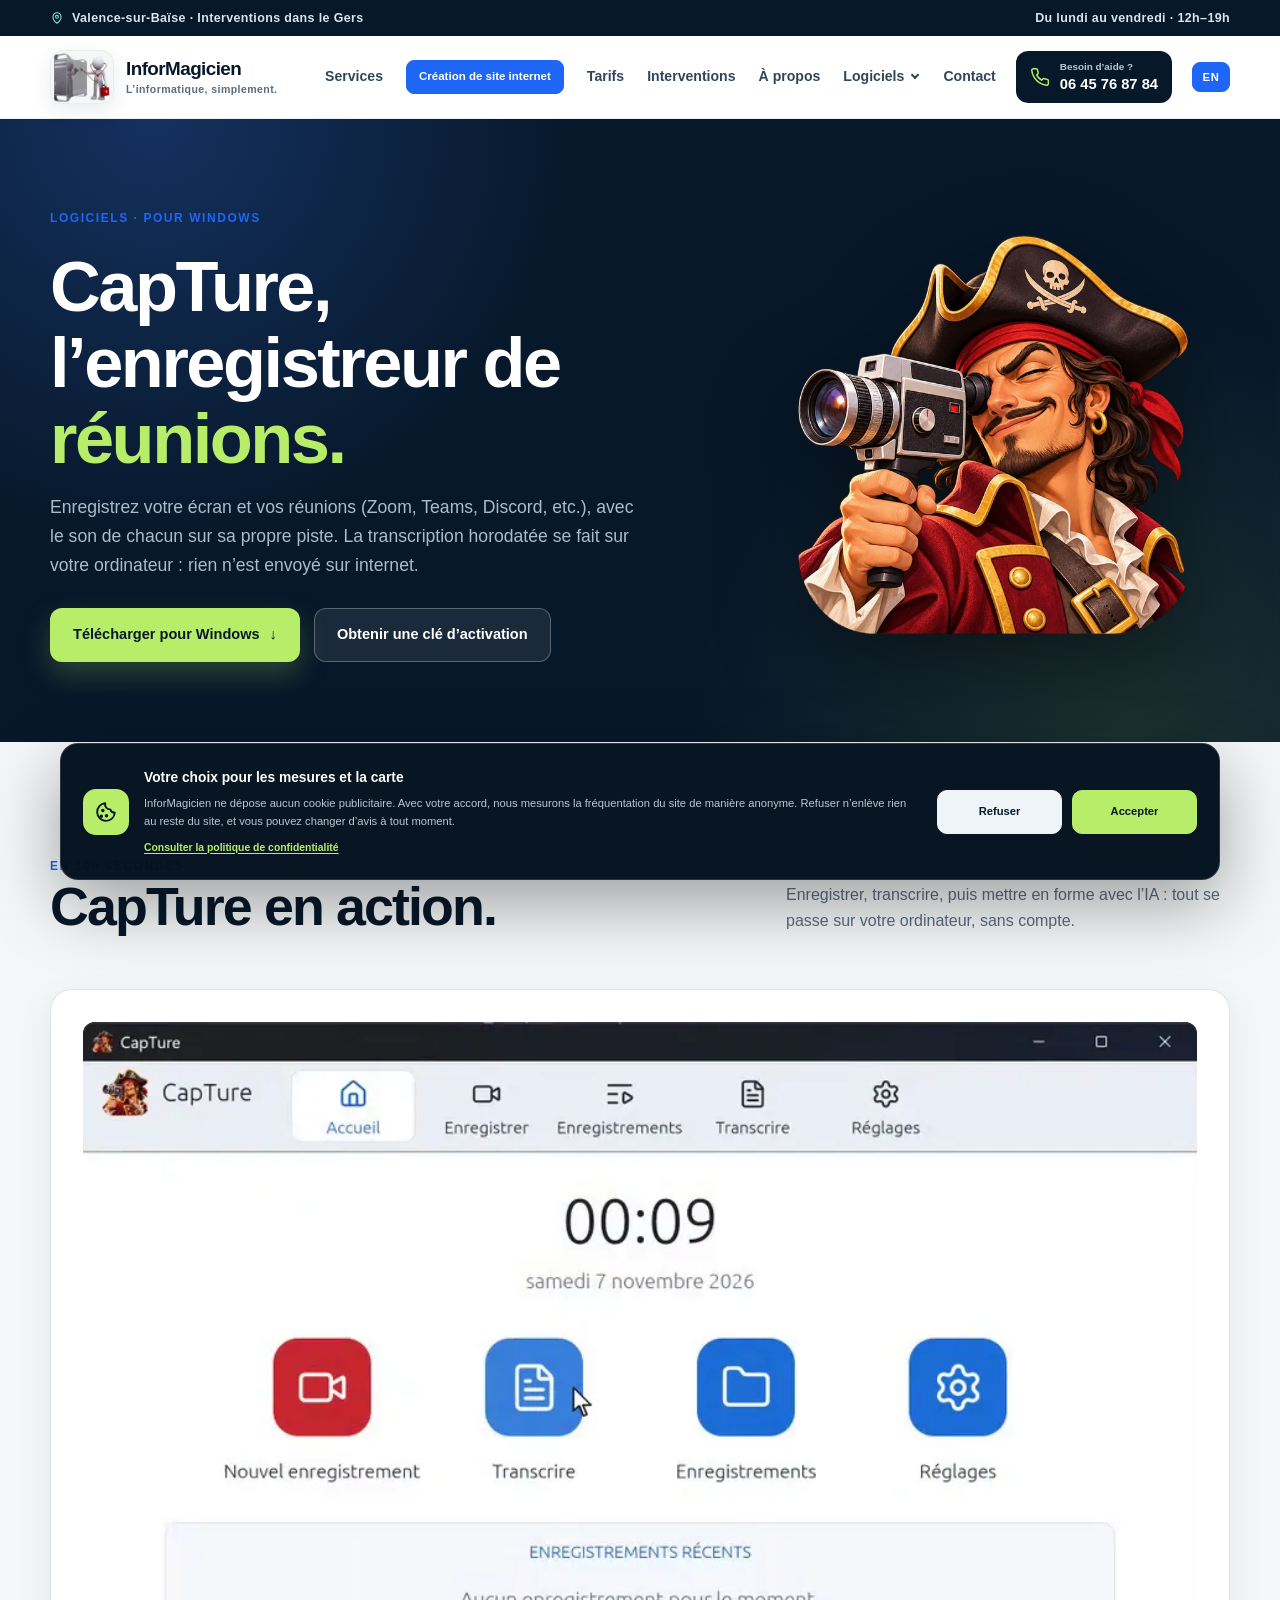
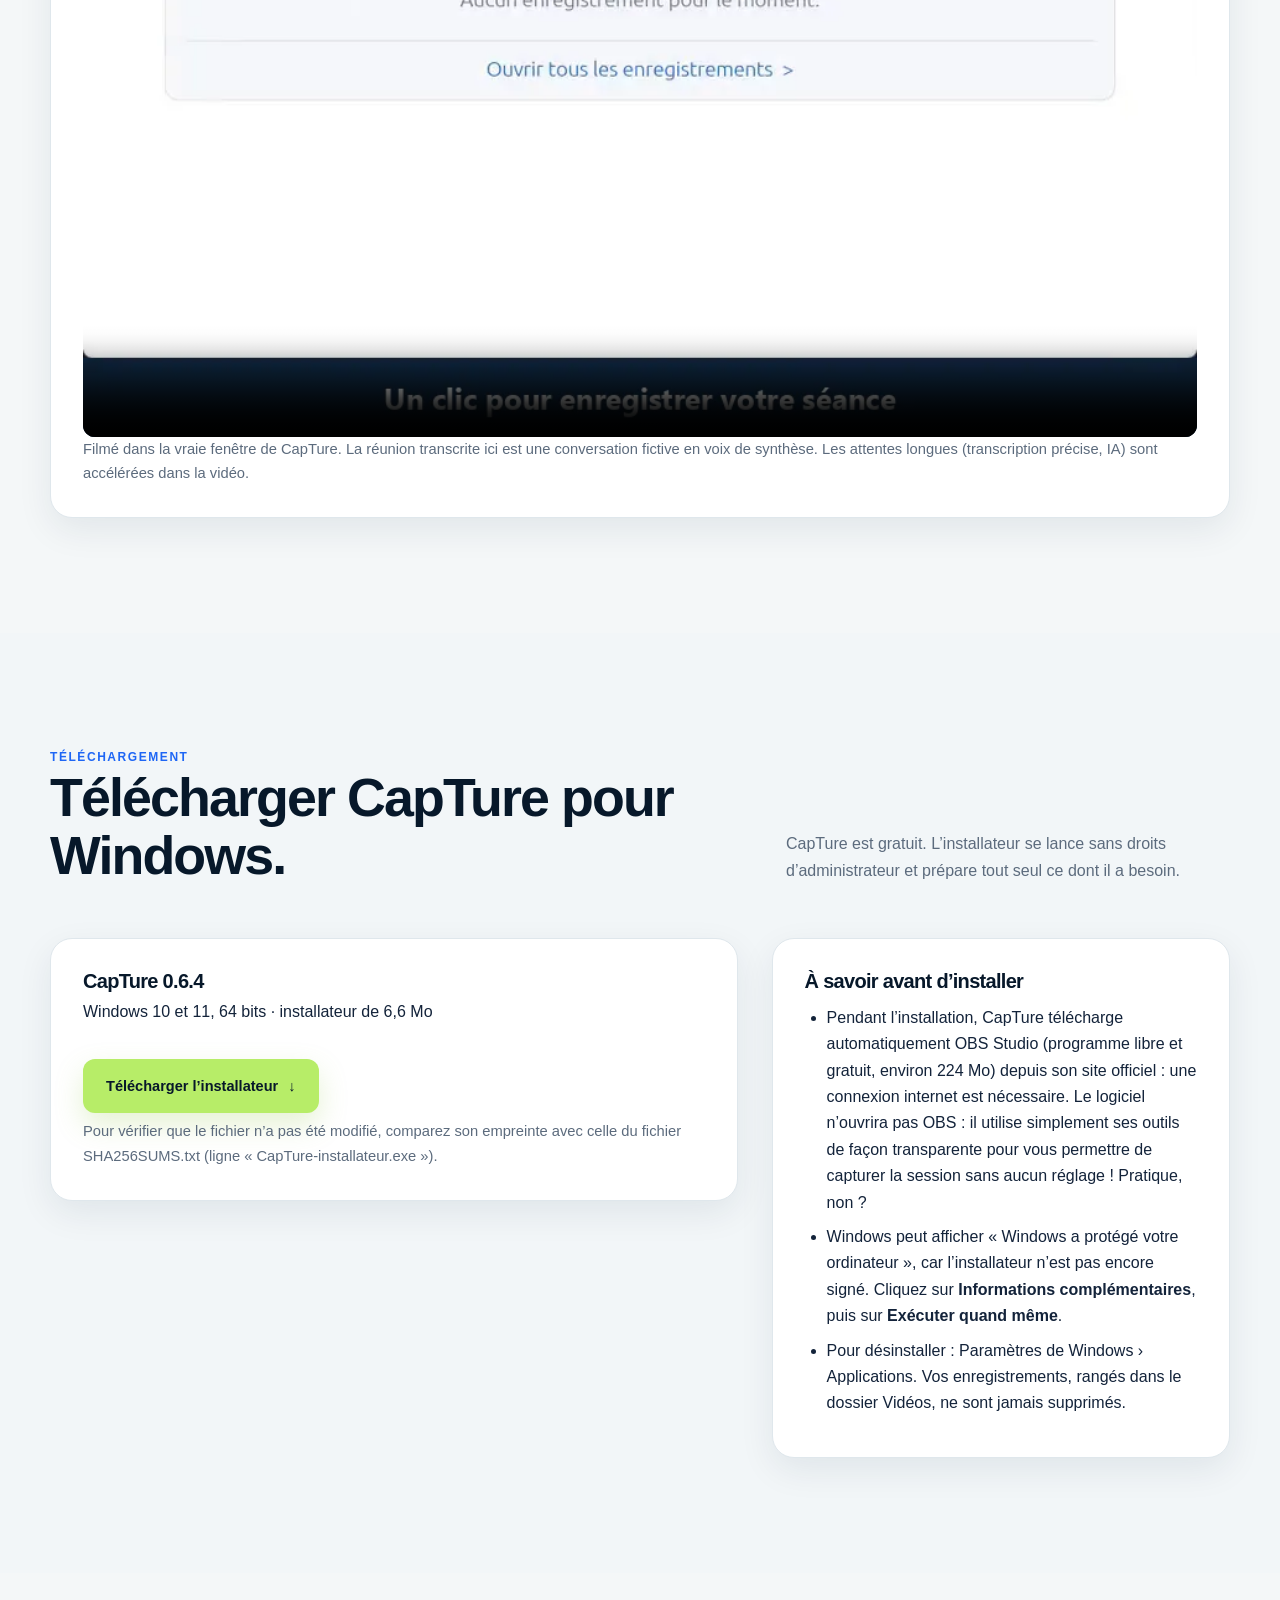
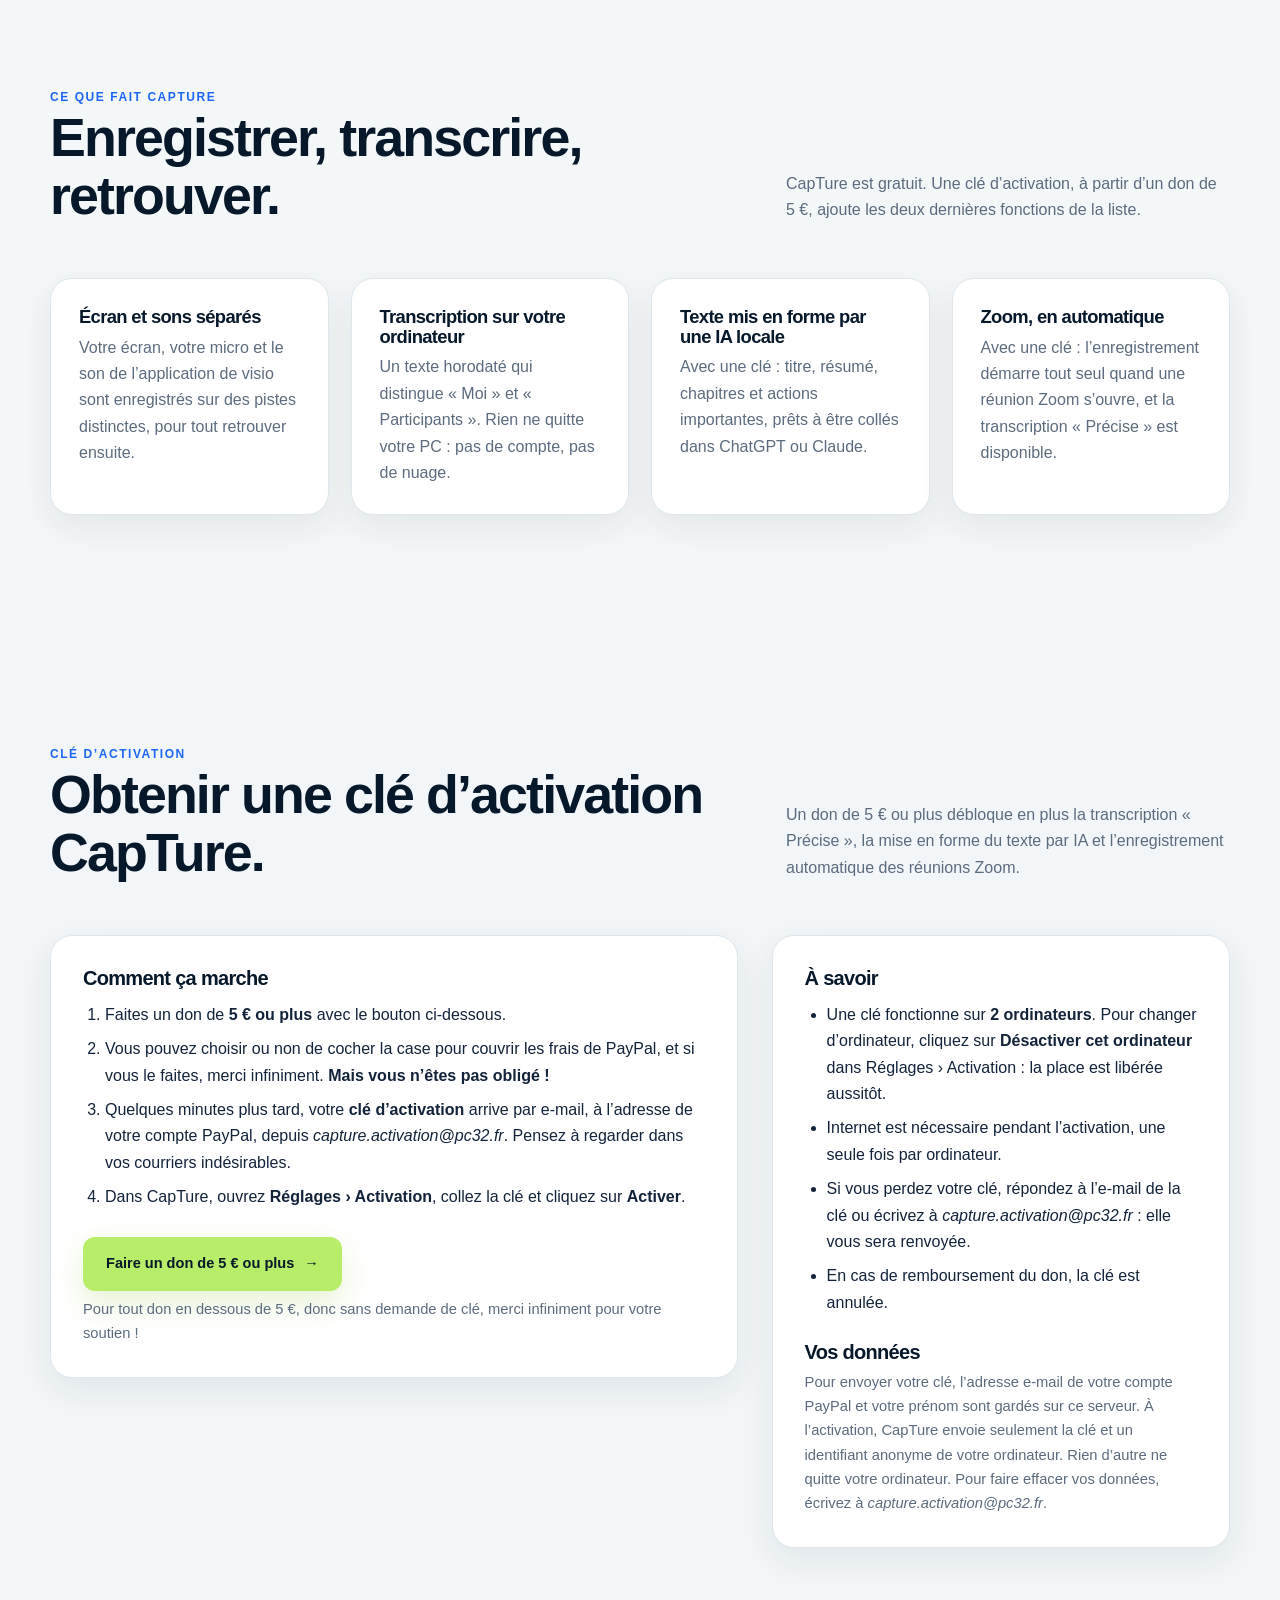
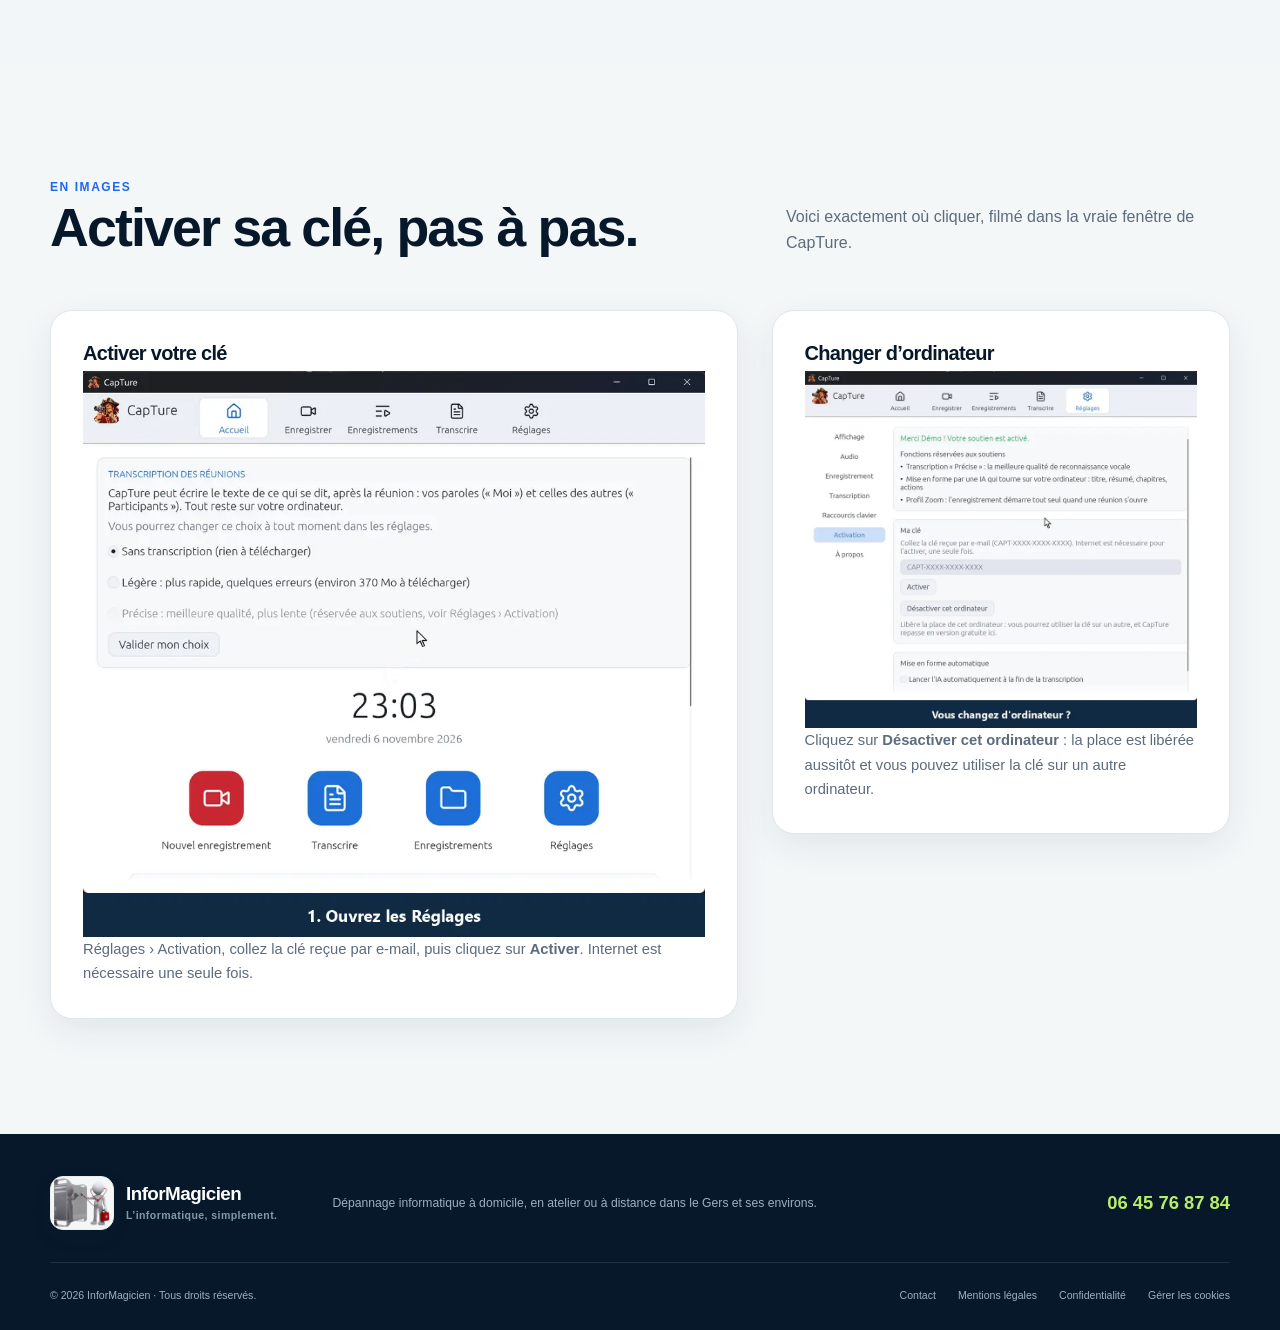
==== commit d0e6d2f8: "capture: version 0.6.4 (correctif IA), video de presentation, CSP media-src self" ====
--- a/capture/index.html
+++ b/capture/index.html
@@ -25,11 +25,11 @@
   <meta name="twitter:description" content="CapTure, enregistreur de réunions (Zoom, Teams, Discord, etc.) pour Windows : transcription horodatée sur votre ordinateur. Gratuit, avec clé d’activation dès 5 €.">
   <meta name="twitter:image" content="https://www.pc32.fr/assets/capture.png">
   <meta name="twitter:image:alt" content="CapTure : un pirate de dessin animé filme avec une caméra">
-  <link rel="preload" href="../styles.css?v=20261106-1" as="style">
-  <link rel="stylesheet" href="../styles.css?v=20261106-1">
+  <link rel="preload" href="../styles.css?v=20261107-1" as="style">
+  <link rel="stylesheet" href="../styles.css?v=20261107-1">
   <script src="../pages.js?v=20261106-1" defer></script>
   <script type="application/ld+json">
-  {"@context":"https://schema.org","@type":"SoftwareApplication","@id":"https://www.pc32.fr/capture/#logiciel","name":"CapTure","description":"Enregistreur de réunions (Zoom, Teams, Discord, etc.) pour Windows, avec transcription horodatée sur votre ordinateur.","url":"https://www.pc32.fr/capture/","applicationCategory":"MultimediaApplication","operatingSystem":"Windows 10, Windows 11","softwareVersion":"0.6.3","downloadUrl":"https://www.pc32.fr/assets/CapTure-installateur.exe","fileSize":"6.6 MB","image":"https://www.pc32.fr/assets/capture.png","inLanguage":"fr-FR","offers":{"@type":"Offer","price":"0","priceCurrency":"EUR"},"author":{"@type":"Organization","name":"InforMagicien","url":"https://www.pc32.fr/"}}
+  {"@context":"https://schema.org","@type":"SoftwareApplication","@id":"https://www.pc32.fr/capture/#logiciel","name":"CapTure","description":"Enregistreur de réunions (Zoom, Teams, Discord, etc.) pour Windows, avec transcription horodatée sur votre ordinateur.","url":"https://www.pc32.fr/capture/","applicationCategory":"MultimediaApplication","operatingSystem":"Windows 10, Windows 11","softwareVersion":"0.6.4","downloadUrl":"https://www.pc32.fr/assets/CapTure-installateur.exe","fileSize":"6.6 MB","image":"https://www.pc32.fr/assets/capture.png","inLanguage":"fr-FR","offers":{"@type":"Offer","price":"0","priceCurrency":"EUR"},"author":{"@type":"Organization","name":"InforMagicien","url":"https://www.pc32.fr/"}}
   </script>
   <script type="application/ld+json">
   {"@context":"https://schema.org","@type":"BreadcrumbList","@id":"https://www.pc32.fr/capture/#breadcrumb","itemListElement":[{"@type":"ListItem","position":1,"name":"Accueil","item":"https://www.pc32.fr/"},{"@type":"ListItem","position":2,"name":"Logiciels","item":"https://www.pc32.fr/logiciels.html"},{"@type":"ListItem","position":3,"name":"CapTure","item":"https://www.pc32.fr/capture/"}]}
@@ -70,6 +70,20 @@
         <div class="software-hero__art"><picture><source srcset="../assets/capture.webp" type="image/webp"><img src="../assets/capture.png" alt="CapTure : un pirate de dessin animé filme avec une caméra" width="640" height="640"></picture></div>
       </div>
     </section>
+    <section class="section" id="presentation" aria-labelledby="presentation-titre">
+      <div class="container">
+        <div class="section-heading">
+          <div><p class="eyebrow">En 100 secondes</p><h2 id="presentation-titre">CapTure en action.</h2></div>
+          <p>Enregistrer, transcrire, puis mettre en forme avec l’IA : tout se passe sur votre ordinateur, sans compte.</p>
+        </div>
+        <div class="software-panel">
+          <video controls muted loop playsinline preload="none" poster="../assets/capture-presentation.webp" aria-label="Présentation de CapTure : on enregistre une réunion, on la transcrit, puis l’IA en tire un titre, un résumé, des actions et un plan.">
+            <source src="../assets/capture-presentation.mp4" type="video/mp4">
+          </video>
+          <p class="software-small">Filmé dans la vraie fenêtre de CapTure. La réunion transcrite ici est une conversation fictive en voix de synthèse. Les attentes longues (transcription précise, IA) sont accélérées dans la vidéo.</p>
+        </div>
+      </div>
+    </section>
     <section class="section section--soft" id="telecharger" aria-labelledby="telecharger-titre">
       <div class="container">
         <div class="section-heading">
@@ -78,7 +92,7 @@
         </div>
         <div class="software-key">
           <div class="software-panel">
-            <h3>CapTure 0.6.3</h3>
+            <h3>CapTure 0.6.4</h3>
             <p>Windows 10 et 11, 64 bits · installateur de 6,6&nbsp;Mo</p>
             <a class="button button--primary" href="../assets/CapTure-installateur.exe" download>Télécharger l’installateur <span aria-hidden="true">↓</span></a>
             <p class="software-small">Pour vérifier que le fichier n’a pas été modifié, comparez son empreinte avec celle du fichier <a href="../assets/SHA256SUMS.txt">SHA256SUMS.txt</a> (ligne « CapTure-installateur.exe »).</p>
--- a/styles.css
+++ b/styles.css
@@ -6055,6 +6055,14 @@
   padding: 32px;
 }
 
+.software-panel video {
+  display: block;
+  width: 100%;
+  height: auto;
+  border-radius: 12px;
+  background: var(--navy-950);
+}
+
 .software-panel h3 {
   margin: 0 0 6px;
   font-size: 1.25rem;
--- a/styles.css
+++ b/styles.css
@@ -6055,6 +6055,14 @@
   padding: 32px;
 }
 
+.software-panel video {
+  display: block;
+  width: 100%;
+  height: auto;
+  border-radius: 12px;
+  background: var(--navy-950);
+}
+
 .software-panel h3 {
   margin: 0 0 6px;
   font-size: 1.25rem;
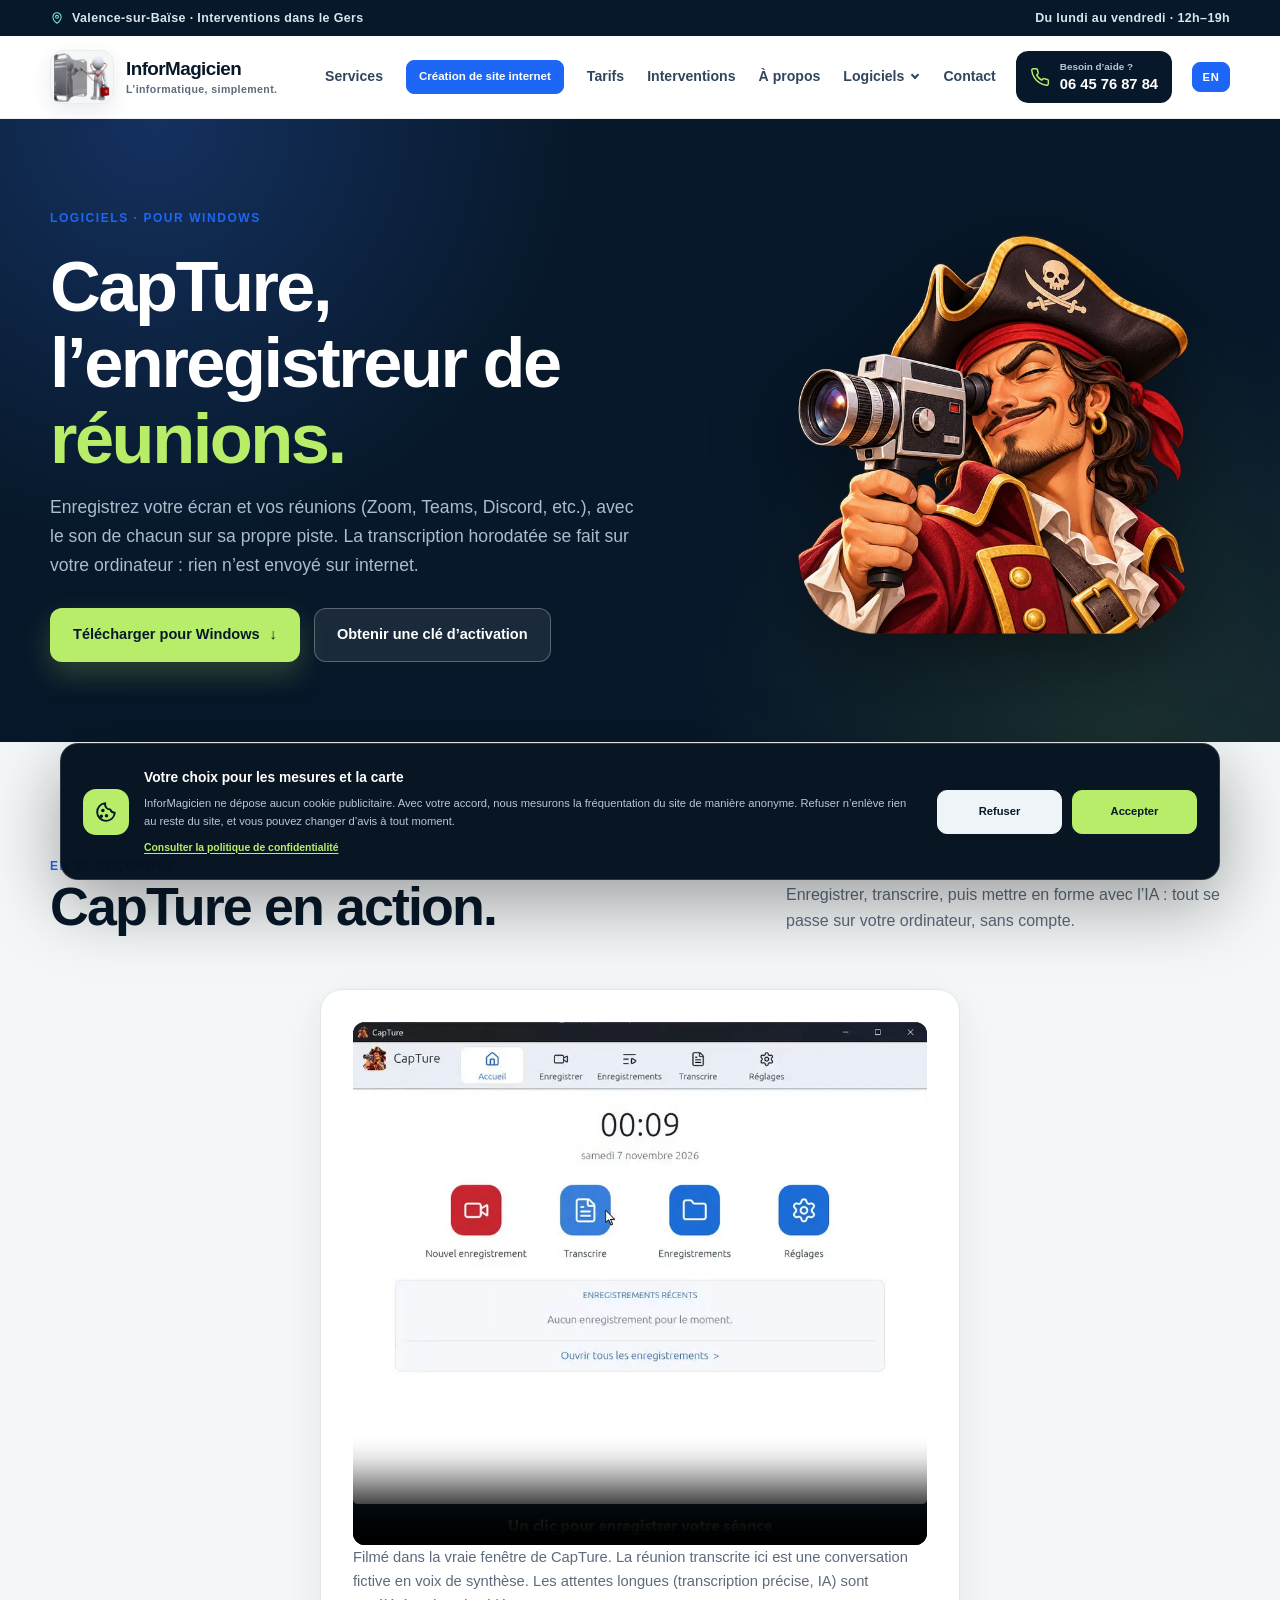
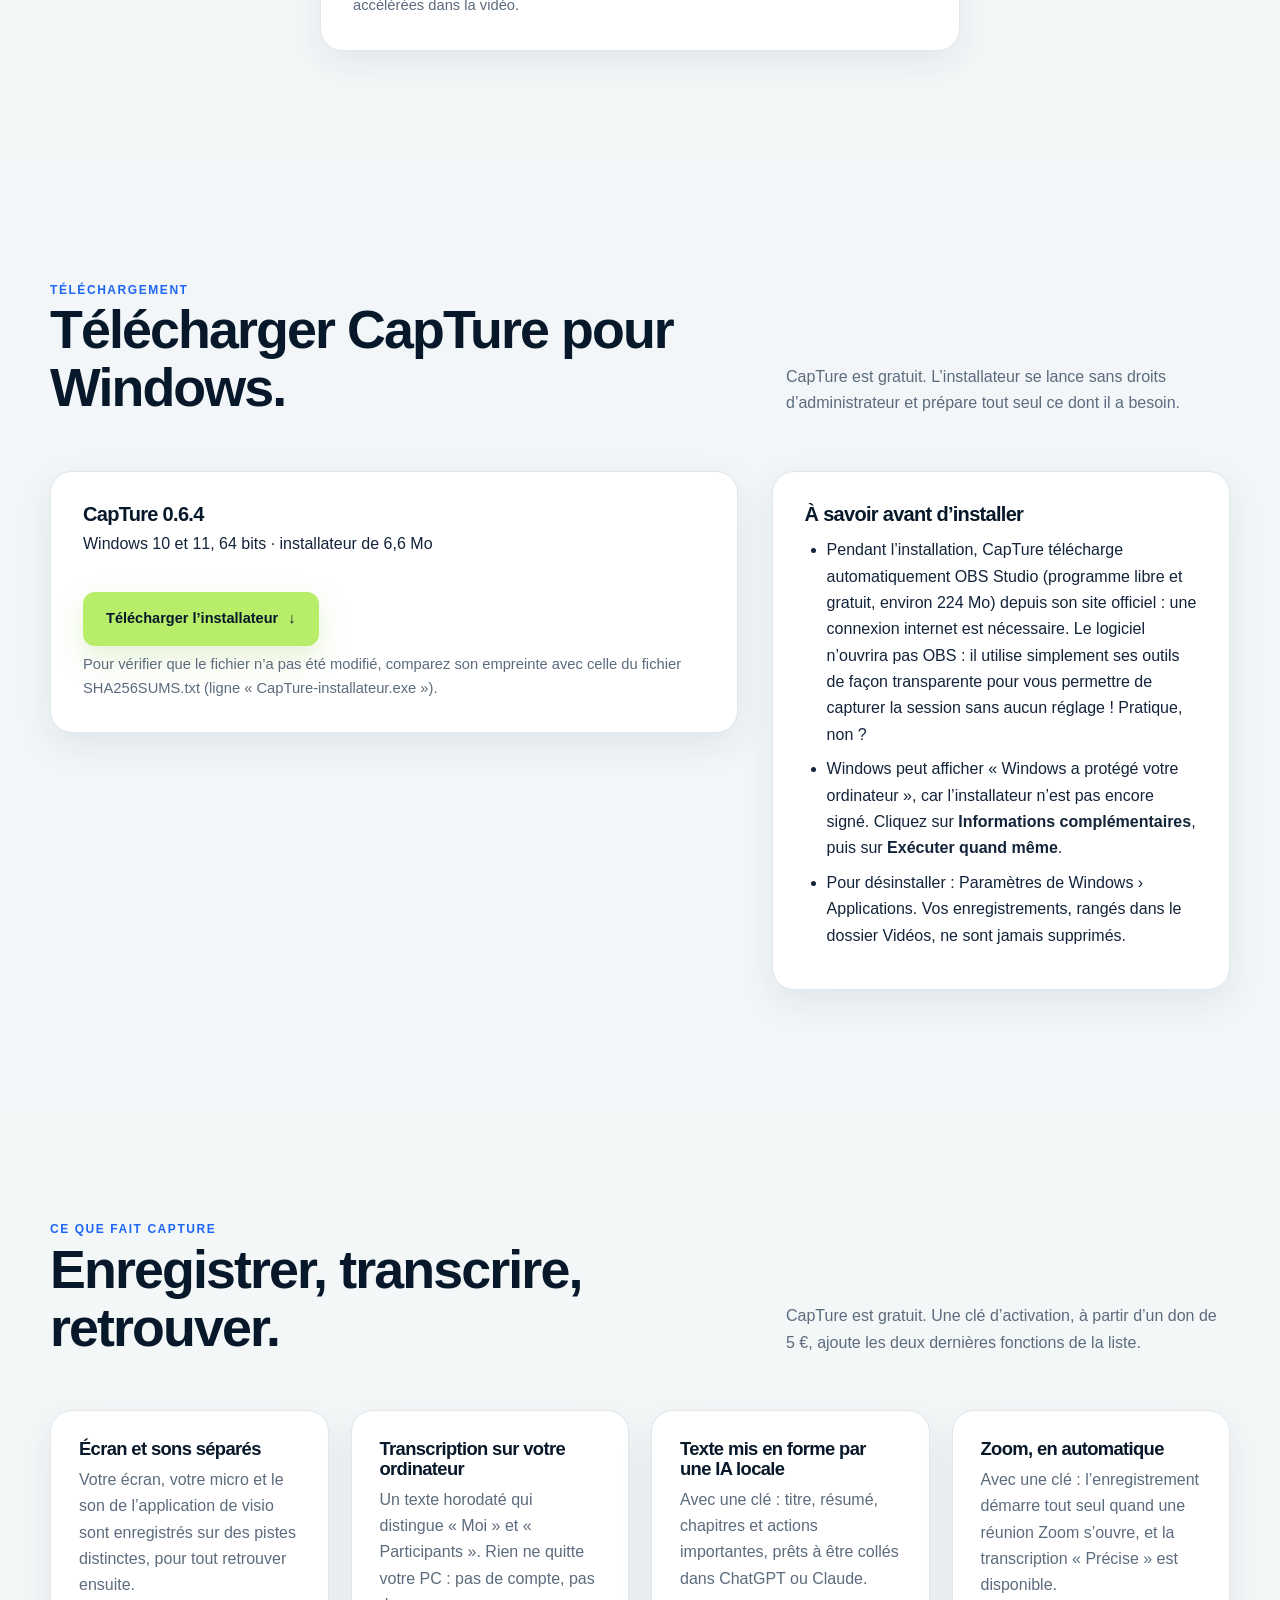
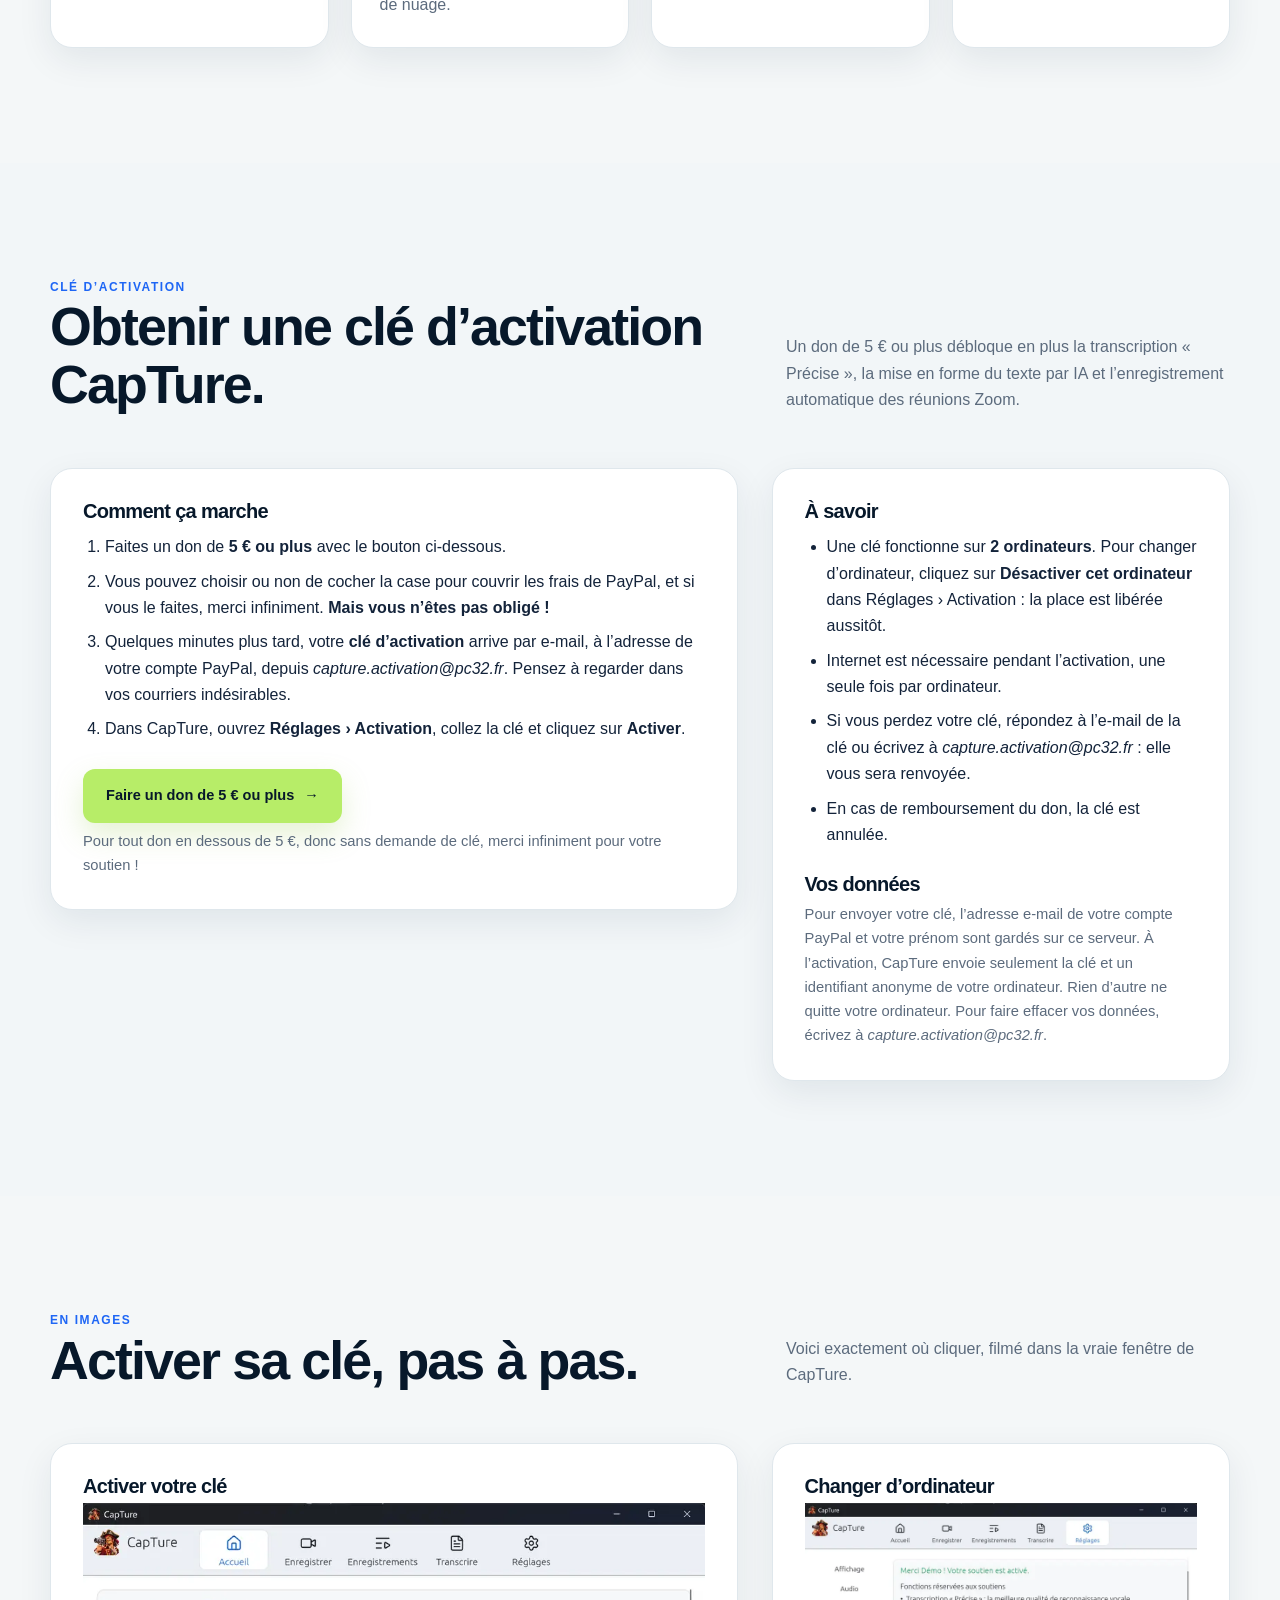
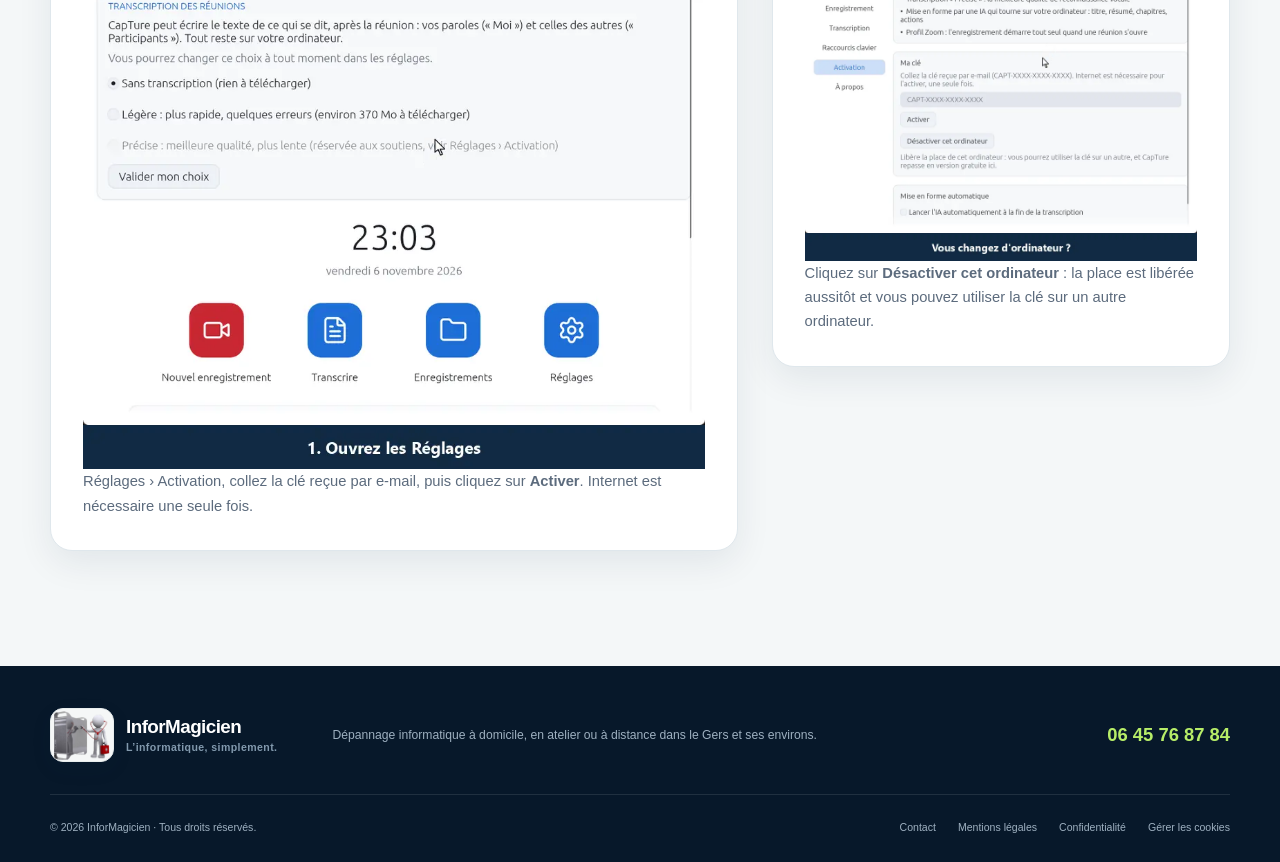
==== commit ac3125ef: "capture: video de presentation plus petite (640 px) et 1,25x plus rapide (1 min 22)" ====
--- a/capture/index.html
+++ b/capture/index.html
@@ -25,8 +25,8 @@
   <meta name="twitter:description" content="CapTure, enregistreur de réunions (Zoom, Teams, Discord, etc.) pour Windows : transcription horodatée sur votre ordinateur. Gratuit, avec clé d’activation dès 5 €.">
   <meta name="twitter:image" content="https://www.pc32.fr/assets/capture.png">
   <meta name="twitter:image:alt" content="CapTure : un pirate de dessin animé filme avec une caméra">
-  <link rel="preload" href="../styles.css?v=20261107-1" as="style">
-  <link rel="stylesheet" href="../styles.css?v=20261107-1">
+  <link rel="preload" href="../styles.css?v=20261107-2" as="style">
+  <link rel="stylesheet" href="../styles.css?v=20261107-2">
   <script src="../pages.js?v=20261106-1" defer></script>
   <script type="application/ld+json">
   {"@context":"https://schema.org","@type":"SoftwareApplication","@id":"https://www.pc32.fr/capture/#logiciel","name":"CapTure","description":"Enregistreur de réunions (Zoom, Teams, Discord, etc.) pour Windows, avec transcription horodatée sur votre ordinateur.","url":"https://www.pc32.fr/capture/","applicationCategory":"MultimediaApplication","operatingSystem":"Windows 10, Windows 11","softwareVersion":"0.6.4","downloadUrl":"https://www.pc32.fr/assets/CapTure-installateur.exe","fileSize":"6.6 MB","image":"https://www.pc32.fr/assets/capture.png","inLanguage":"fr-FR","offers":{"@type":"Offer","price":"0","priceCurrency":"EUR"},"author":{"@type":"Organization","name":"InforMagicien","url":"https://www.pc32.fr/"}}
@@ -73,7 +73,7 @@
     <section class="section" id="presentation" aria-labelledby="presentation-titre">
       <div class="container">
         <div class="section-heading">
-          <div><p class="eyebrow">En 100 secondes</p><h2 id="presentation-titre">CapTure en action.</h2></div>
+          <div><p class="eyebrow">En 80 secondes</p><h2 id="presentation-titre">CapTure en action.</h2></div>
           <p>Enregistrer, transcrire, puis mettre en forme avec l’IA : tout se passe sur votre ordinateur, sans compte.</p>
         </div>
         <div class="software-panel">
--- a/styles.css
+++ b/styles.css
@@ -6063,6 +6063,11 @@
   background: var(--navy-950);
 }
 
+#presentation .software-panel {
+  max-width: 640px;
+  margin-inline: auto;
+}
+
 .software-panel h3 {
   margin: 0 0 6px;
   font-size: 1.25rem;
--- a/styles.css
+++ b/styles.css
@@ -6063,6 +6063,11 @@
   background: var(--navy-950);
 }
 
+#presentation .software-panel {
+  max-width: 640px;
+  margin-inline: auto;
+}
+
 .software-panel h3 {
   margin: 0 0 6px;
   font-size: 1.25rem;
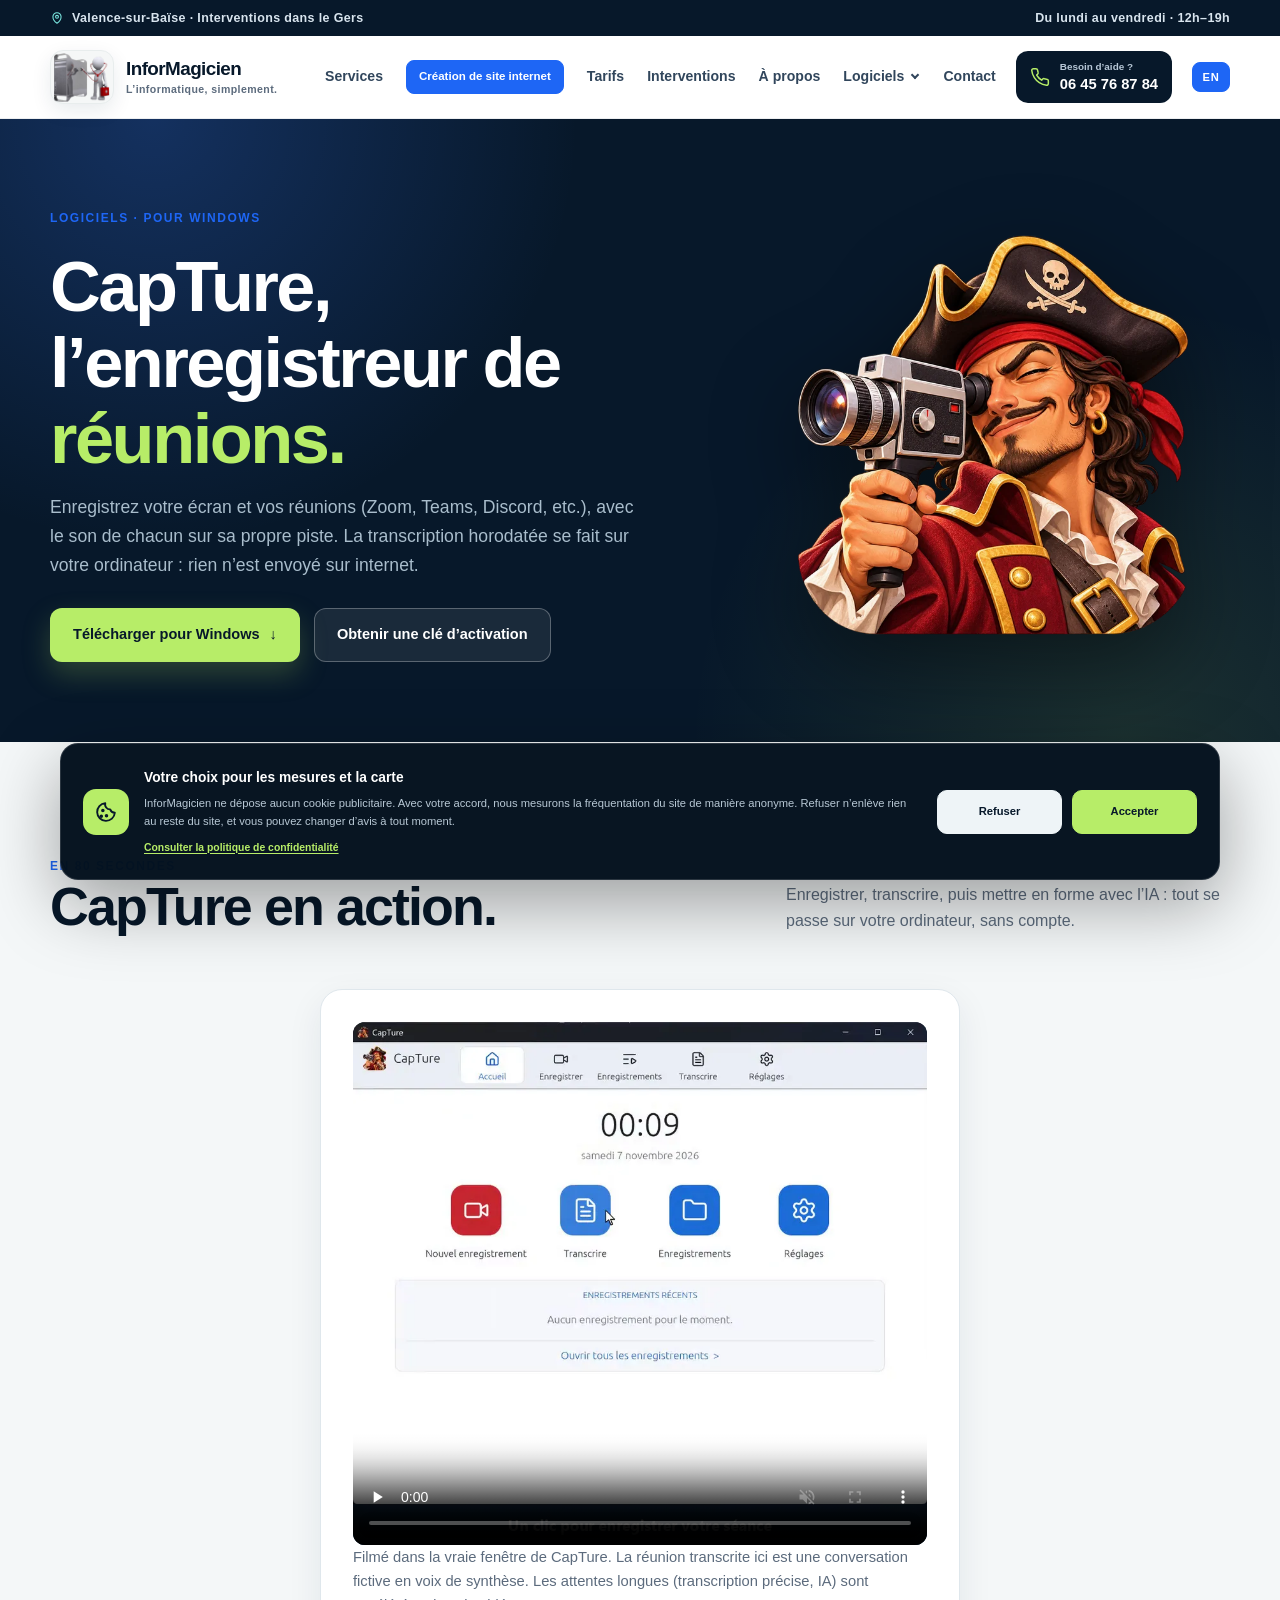
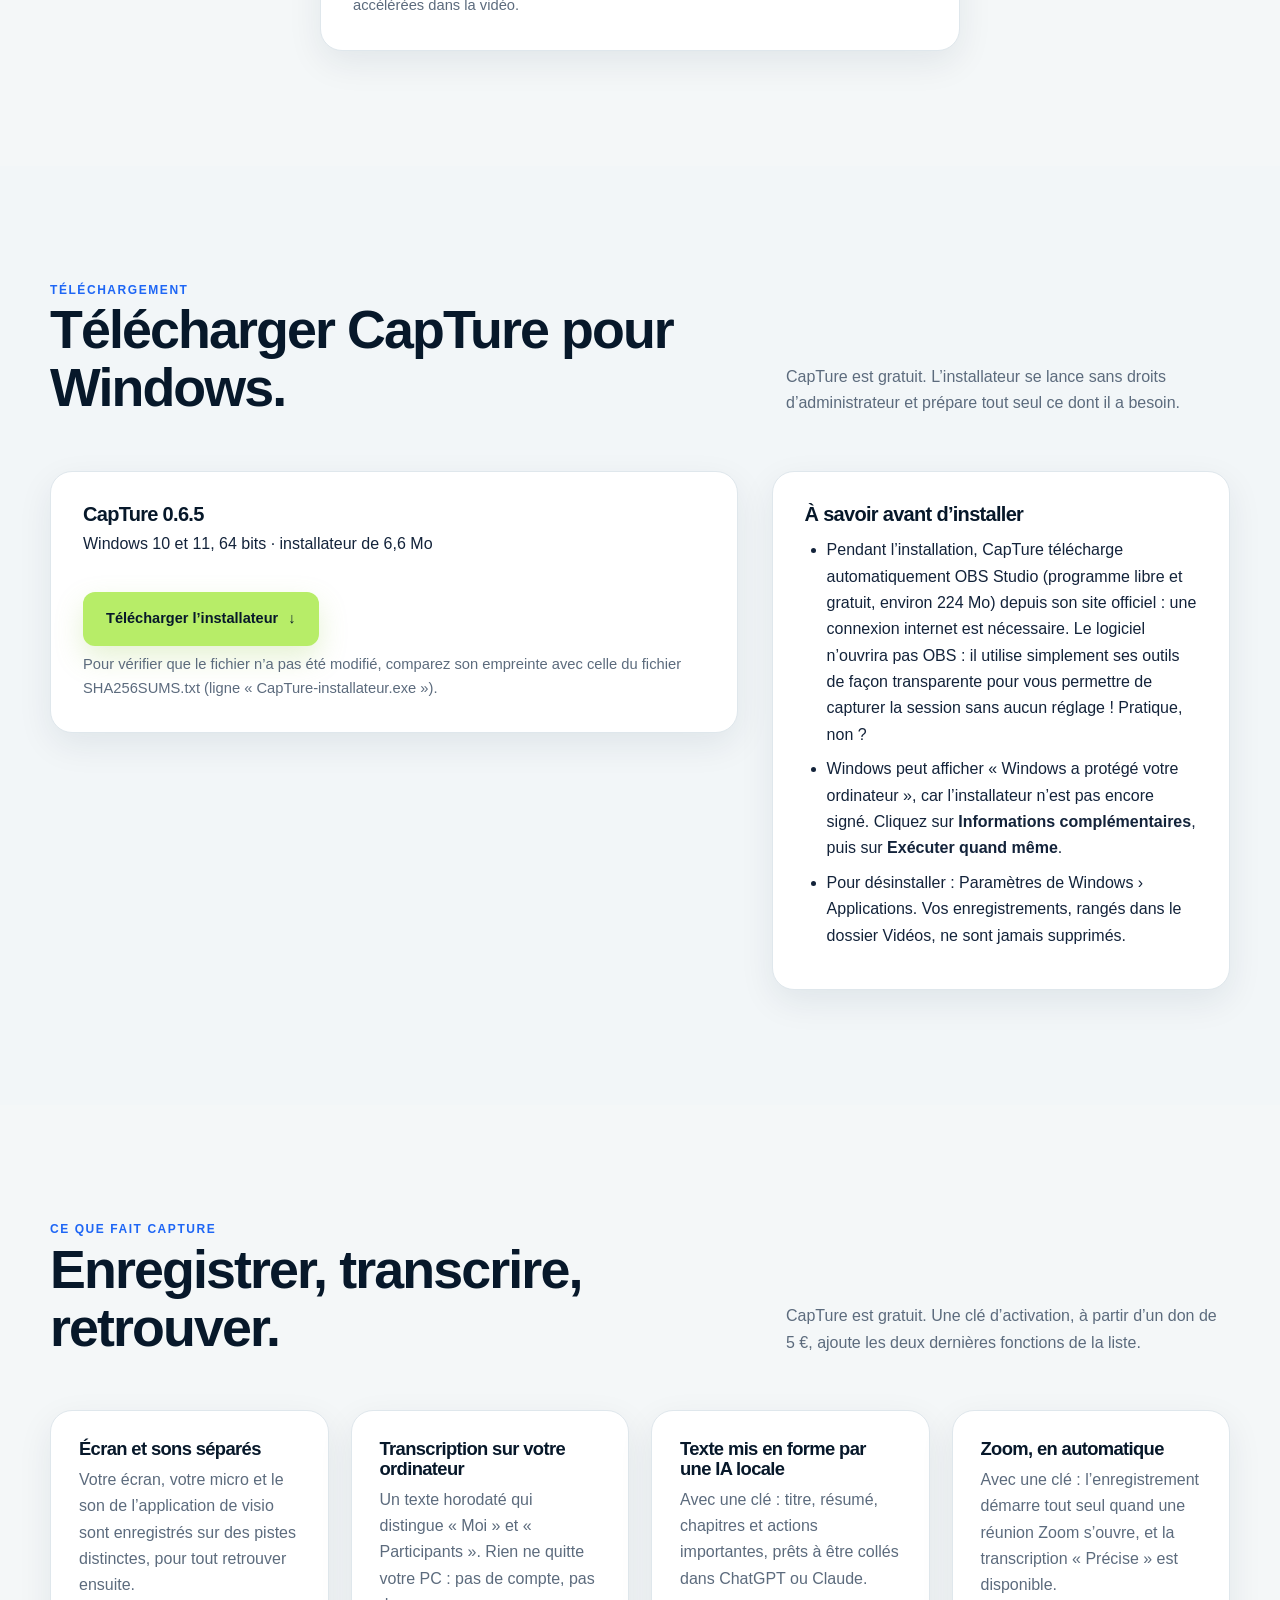
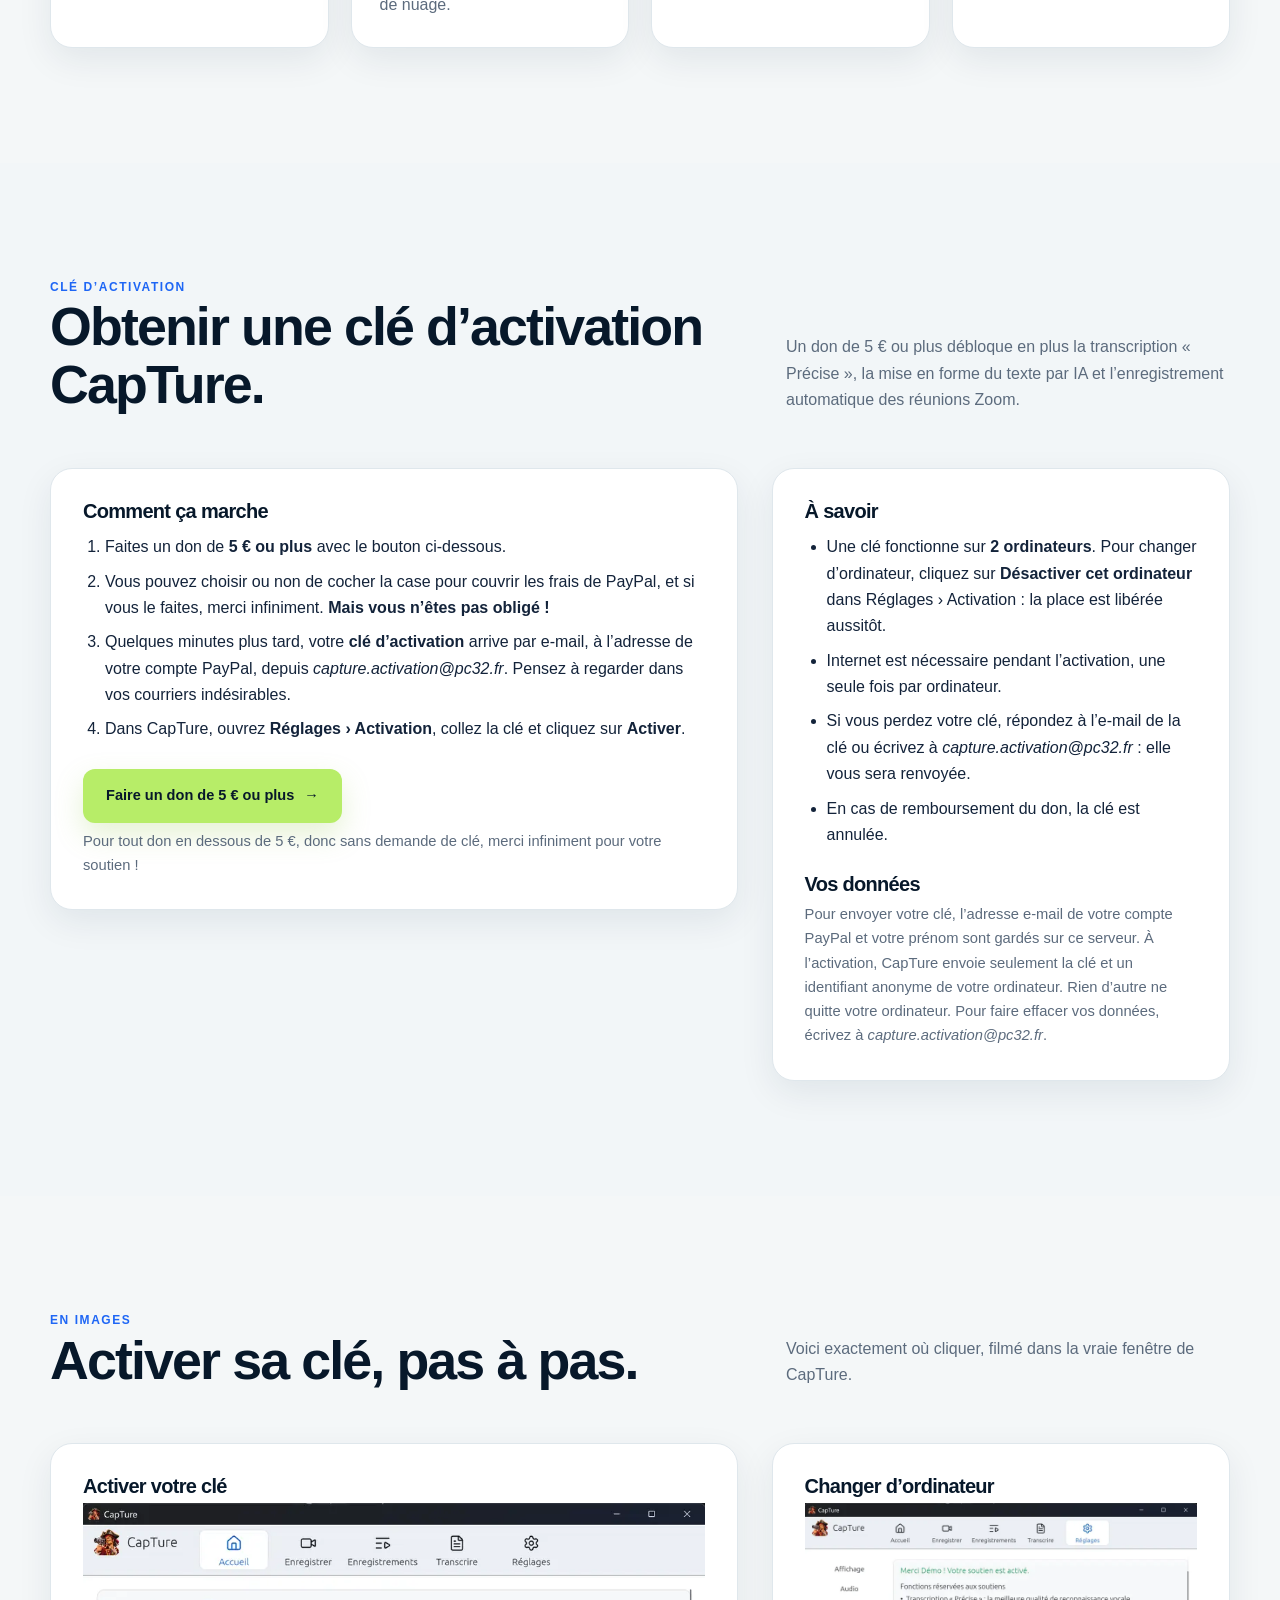
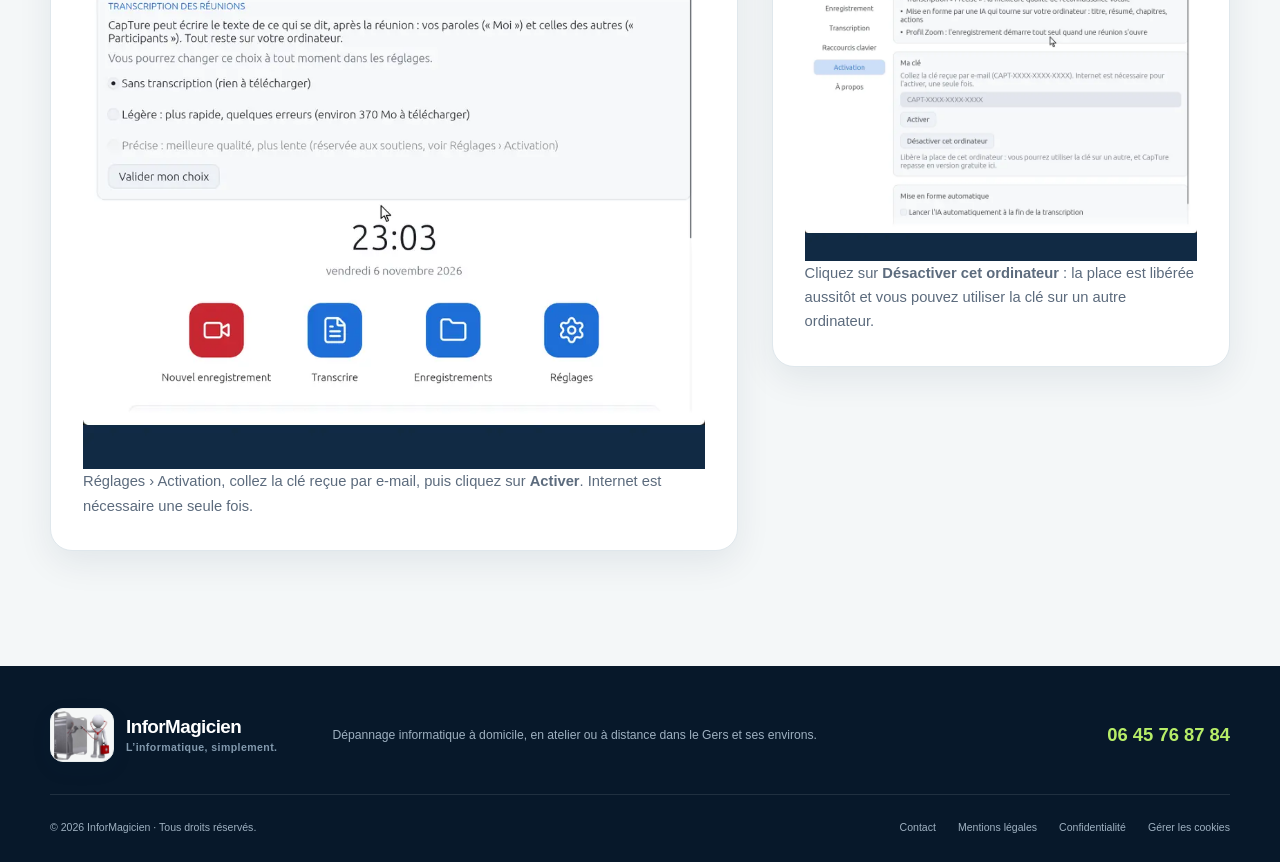
==== commit 60a42f6a: "capture: installateur 0.6.5 (jauges de niveau sonore en direct)" ====
--- a/capture/index.html
+++ b/capture/index.html
@@ -29,7 +29,7 @@
   <link rel="stylesheet" href="../styles.css?v=20261107-2">
   <script src="../pages.js?v=20261106-1" defer></script>
   <script type="application/ld+json">
-  {"@context":"https://schema.org","@type":"SoftwareApplication","@id":"https://www.pc32.fr/capture/#logiciel","name":"CapTure","description":"Enregistreur de réunions (Zoom, Teams, Discord, etc.) pour Windows, avec transcription horodatée sur votre ordinateur.","url":"https://www.pc32.fr/capture/","applicationCategory":"MultimediaApplication","operatingSystem":"Windows 10, Windows 11","softwareVersion":"0.6.4","downloadUrl":"https://www.pc32.fr/assets/CapTure-installateur.exe","fileSize":"6.6 MB","image":"https://www.pc32.fr/assets/capture.png","inLanguage":"fr-FR","offers":{"@type":"Offer","price":"0","priceCurrency":"EUR"},"author":{"@type":"Organization","name":"InforMagicien","url":"https://www.pc32.fr/"}}
+  {"@context":"https://schema.org","@type":"SoftwareApplication","@id":"https://www.pc32.fr/capture/#logiciel","name":"CapTure","description":"Enregistreur de réunions (Zoom, Teams, Discord, etc.) pour Windows, avec transcription horodatée sur votre ordinateur.","url":"https://www.pc32.fr/capture/","applicationCategory":"MultimediaApplication","operatingSystem":"Windows 10, Windows 11","softwareVersion":"0.6.5","downloadUrl":"https://www.pc32.fr/assets/CapTure-installateur.exe","fileSize":"6.6 MB","image":"https://www.pc32.fr/assets/capture.png","inLanguage":"fr-FR","offers":{"@type":"Offer","price":"0","priceCurrency":"EUR"},"author":{"@type":"Organization","name":"InforMagicien","url":"https://www.pc32.fr/"}}
   </script>
   <script type="application/ld+json">
   {"@context":"https://schema.org","@type":"BreadcrumbList","@id":"https://www.pc32.fr/capture/#breadcrumb","itemListElement":[{"@type":"ListItem","position":1,"name":"Accueil","item":"https://www.pc32.fr/"},{"@type":"ListItem","position":2,"name":"Logiciels","item":"https://www.pc32.fr/logiciels.html"},{"@type":"ListItem","position":3,"name":"CapTure","item":"https://www.pc32.fr/capture/"}]}
@@ -92,7 +92,7 @@
         </div>
         <div class="software-key">
           <div class="software-panel">
-            <h3>CapTure 0.6.4</h3>
+            <h3>CapTure 0.6.5</h3>
             <p>Windows 10 et 11, 64 bits · installateur de 6,6&nbsp;Mo</p>
             <a class="button button--primary" href="../assets/CapTure-installateur.exe" download>Télécharger l’installateur <span aria-hidden="true">↓</span></a>
             <p class="software-small">Pour vérifier que le fichier n’a pas été modifié, comparez son empreinte avec celle du fichier <a href="../assets/SHA256SUMS.txt">SHA256SUMS.txt</a> (ligne « CapTure-installateur.exe »).</p>
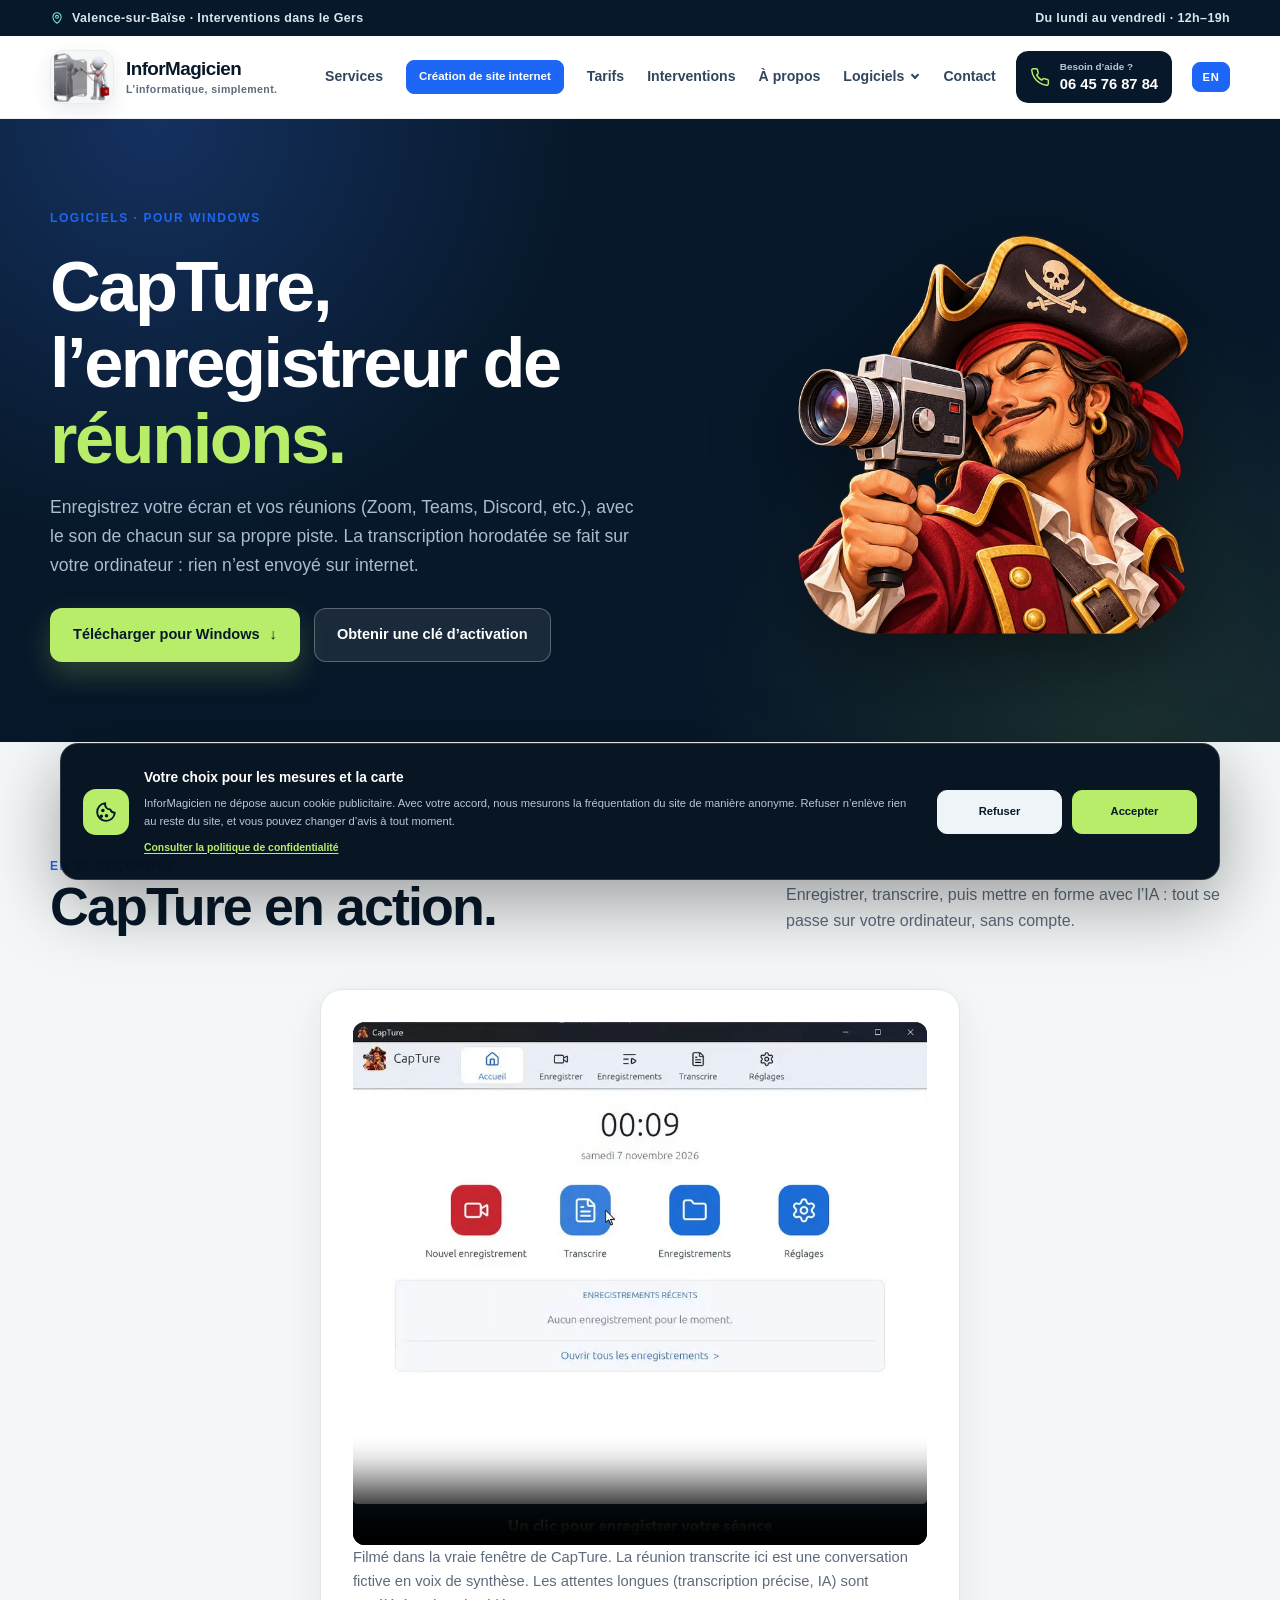
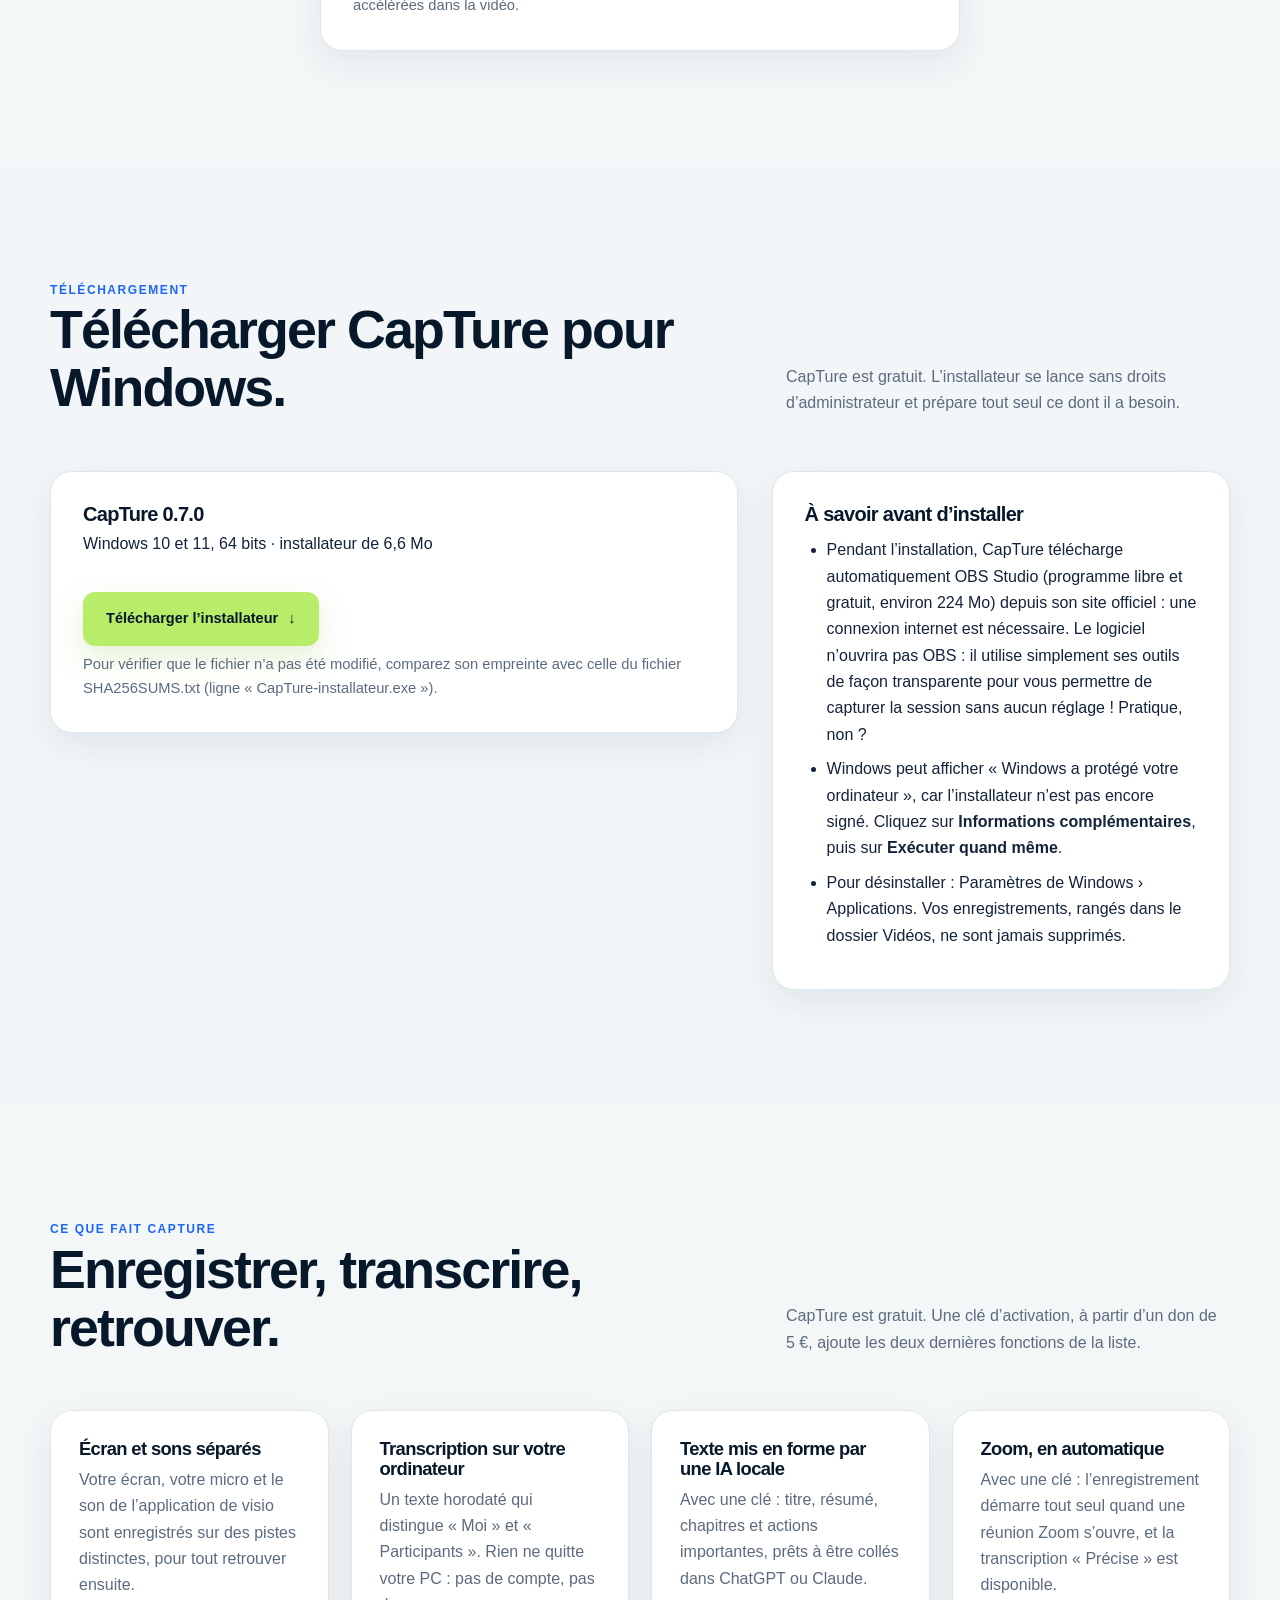
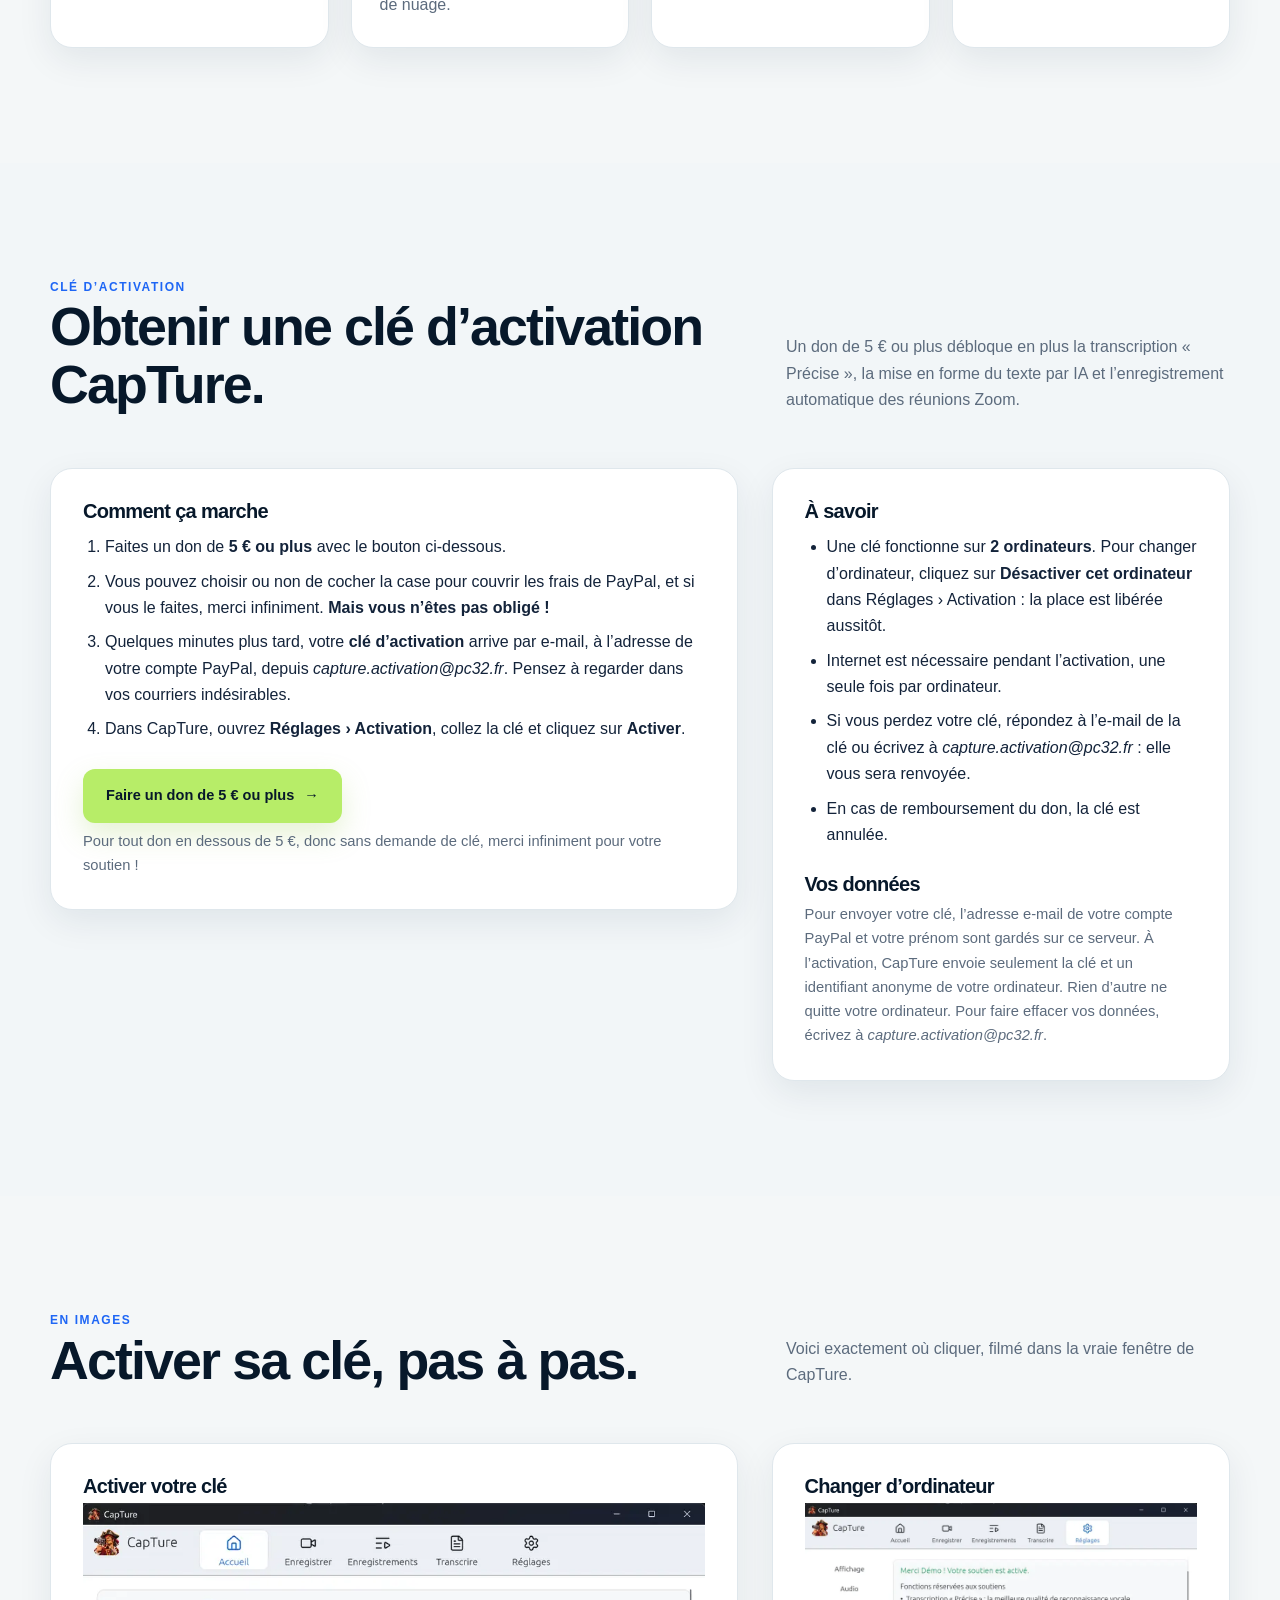
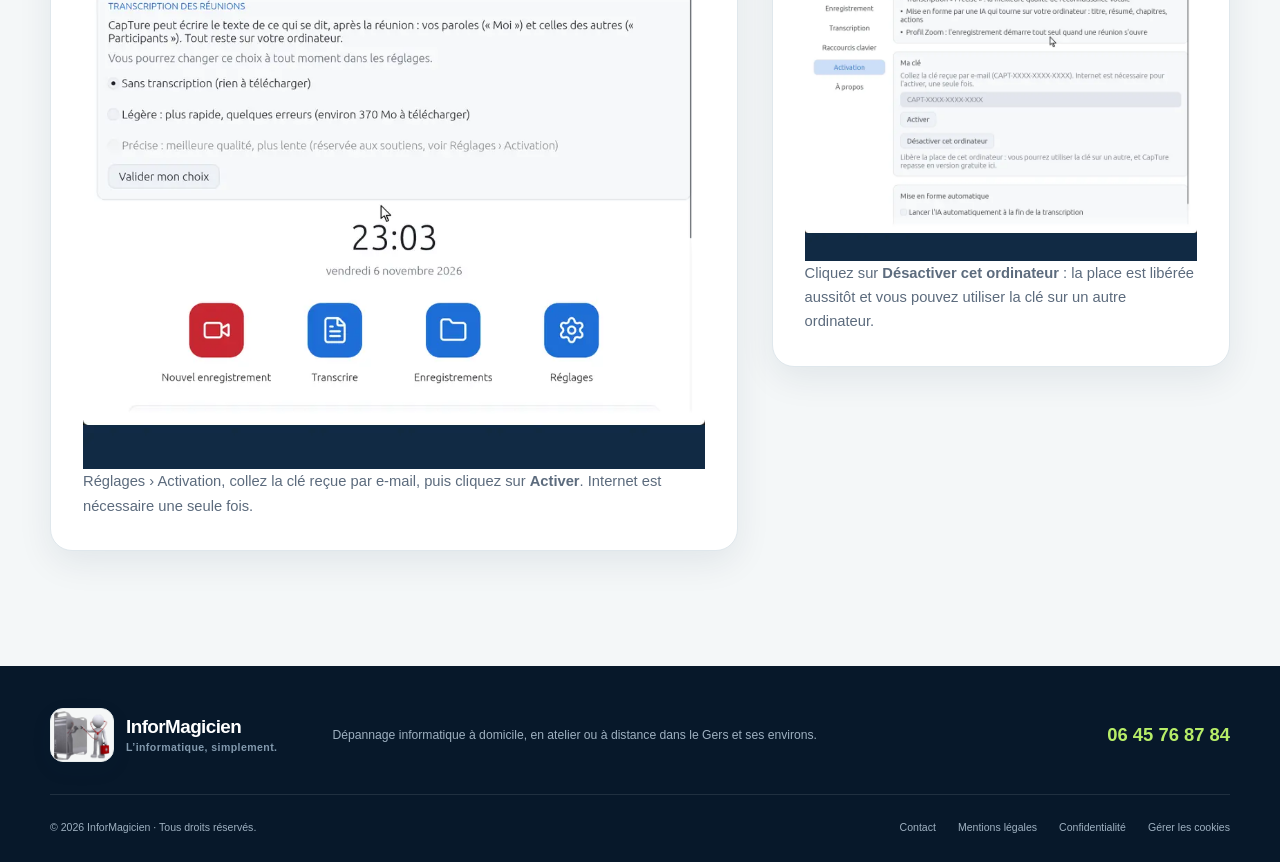
==== commit 6faa61cc: "capture: installateur 0.7.0 et version.json signe (mise a jour automatique)" ====
--- a/capture/index.html
+++ b/capture/index.html
@@ -29,7 +29,7 @@
   <link rel="stylesheet" href="../styles.css?v=20261107-2">
   <script src="../pages.js?v=20261106-1" defer></script>
   <script type="application/ld+json">
-  {"@context":"https://schema.org","@type":"SoftwareApplication","@id":"https://www.pc32.fr/capture/#logiciel","name":"CapTure","description":"Enregistreur de réunions (Zoom, Teams, Discord, etc.) pour Windows, avec transcription horodatée sur votre ordinateur.","url":"https://www.pc32.fr/capture/","applicationCategory":"MultimediaApplication","operatingSystem":"Windows 10, Windows 11","softwareVersion":"0.6.5","downloadUrl":"https://www.pc32.fr/assets/CapTure-installateur.exe","fileSize":"6.6 MB","image":"https://www.pc32.fr/assets/capture.png","inLanguage":"fr-FR","offers":{"@type":"Offer","price":"0","priceCurrency":"EUR"},"author":{"@type":"Organization","name":"InforMagicien","url":"https://www.pc32.fr/"}}
+  {"@context":"https://schema.org","@type":"SoftwareApplication","@id":"https://www.pc32.fr/capture/#logiciel","name":"CapTure","description":"Enregistreur de réunions (Zoom, Teams, Discord, etc.) pour Windows, avec transcription horodatée sur votre ordinateur.","url":"https://www.pc32.fr/capture/","applicationCategory":"MultimediaApplication","operatingSystem":"Windows 10, Windows 11","softwareVersion":"0.7.0","downloadUrl":"https://www.pc32.fr/assets/CapTure-installateur.exe","fileSize":"6.6 MB","image":"https://www.pc32.fr/assets/capture.png","inLanguage":"fr-FR","offers":{"@type":"Offer","price":"0","priceCurrency":"EUR"},"author":{"@type":"Organization","name":"InforMagicien","url":"https://www.pc32.fr/"}}
   </script>
   <script type="application/ld+json">
   {"@context":"https://schema.org","@type":"BreadcrumbList","@id":"https://www.pc32.fr/capture/#breadcrumb","itemListElement":[{"@type":"ListItem","position":1,"name":"Accueil","item":"https://www.pc32.fr/"},{"@type":"ListItem","position":2,"name":"Logiciels","item":"https://www.pc32.fr/logiciels.html"},{"@type":"ListItem","position":3,"name":"CapTure","item":"https://www.pc32.fr/capture/"}]}
@@ -92,7 +92,7 @@
         </div>
         <div class="software-key">
           <div class="software-panel">
-            <h3>CapTure 0.6.5</h3>
+            <h3>CapTure 0.7.0</h3>
             <p>Windows 10 et 11, 64 bits · installateur de 6,6&nbsp;Mo</p>
             <a class="button button--primary" href="../assets/CapTure-installateur.exe" download>Télécharger l’installateur <span aria-hidden="true">↓</span></a>
             <p class="software-small">Pour vérifier que le fichier n’a pas été modifié, comparez son empreinte avec celle du fichier <a href="../assets/SHA256SUMS.txt">SHA256SUMS.txt</a> (ligne « CapTure-installateur.exe »).</p>
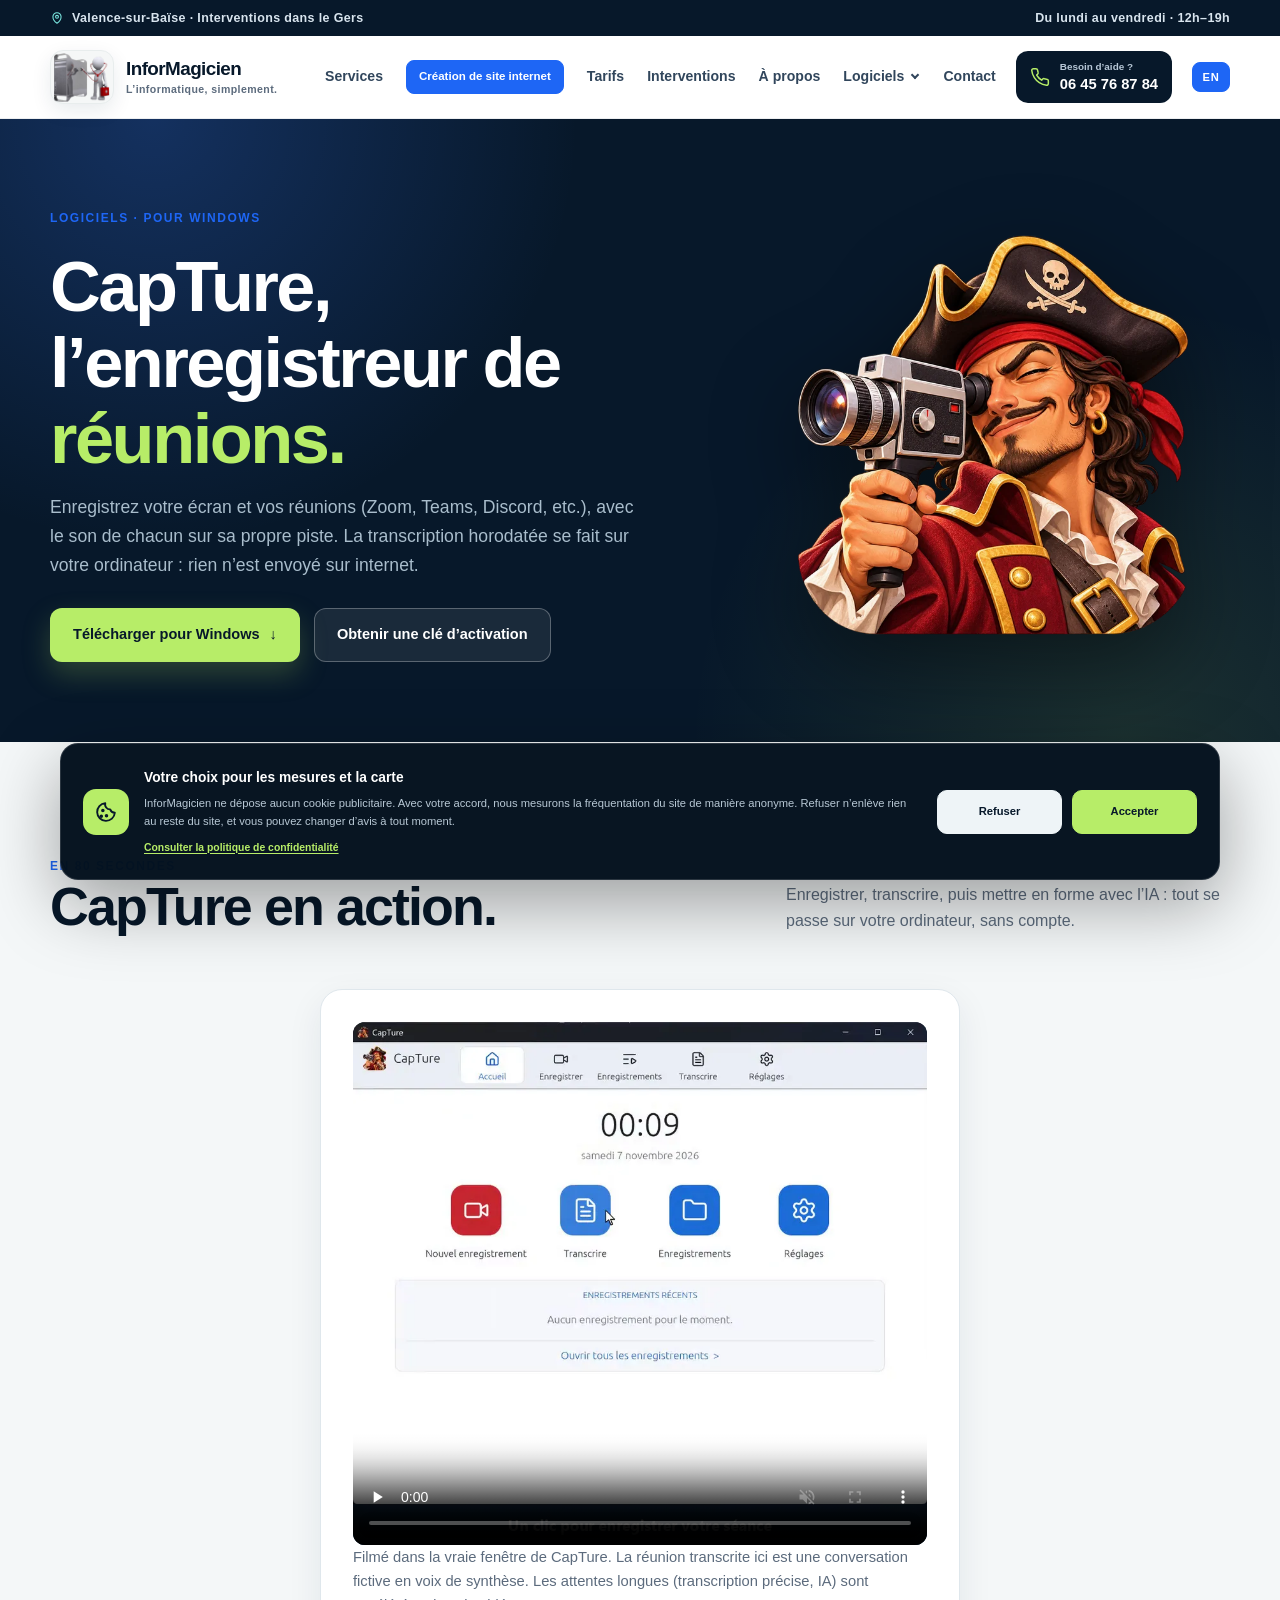
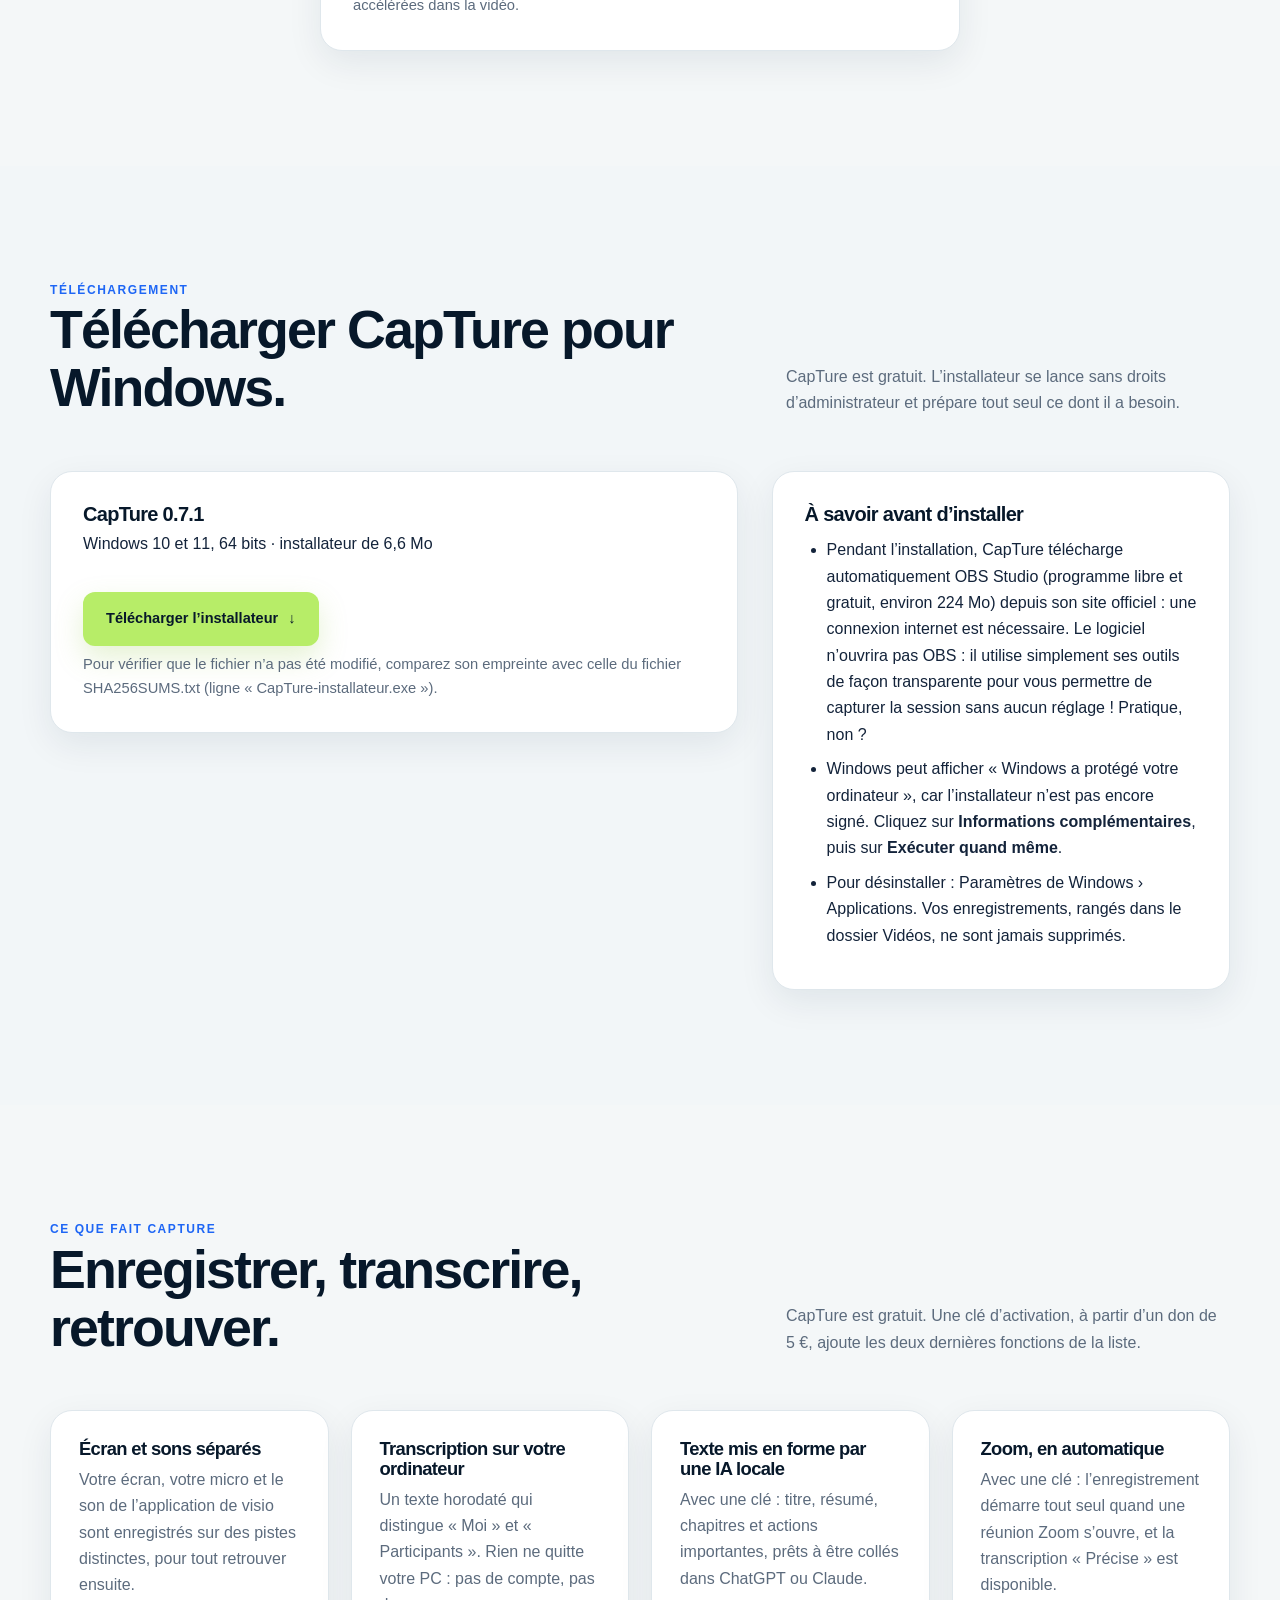
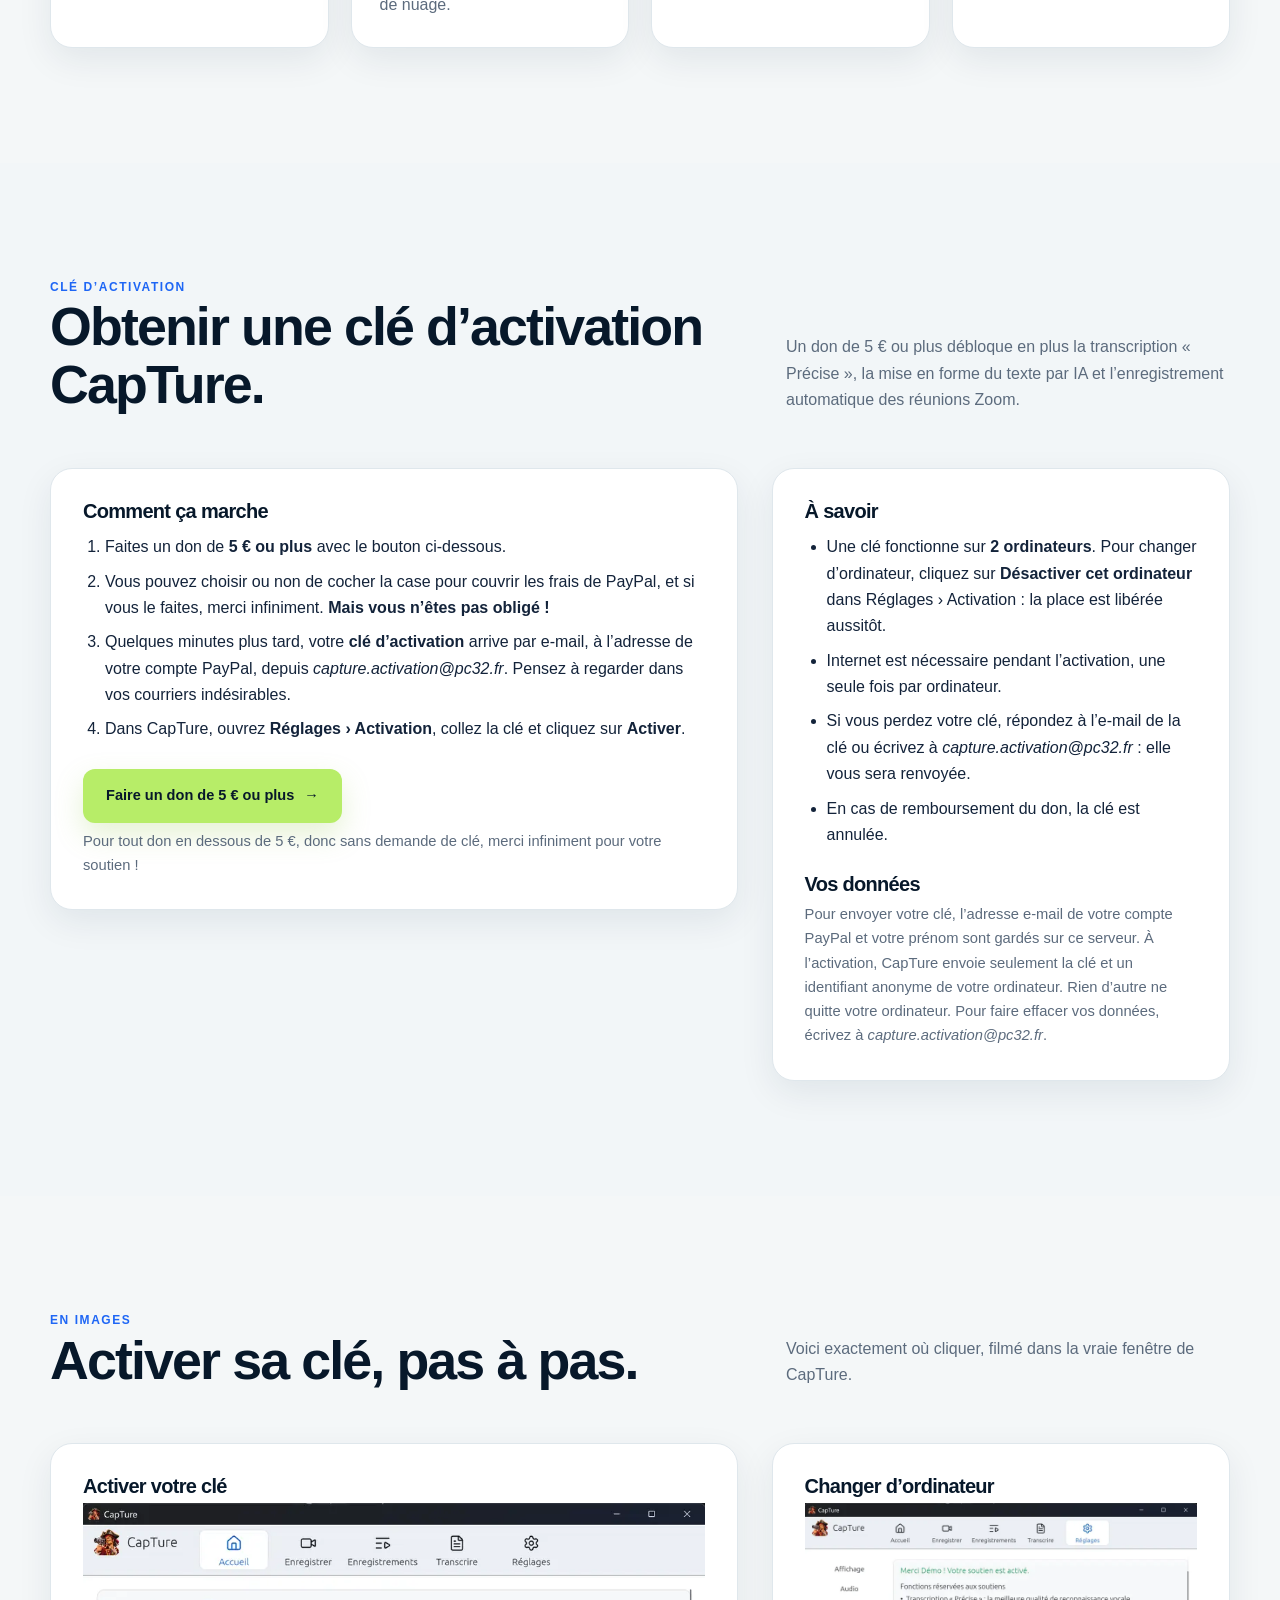
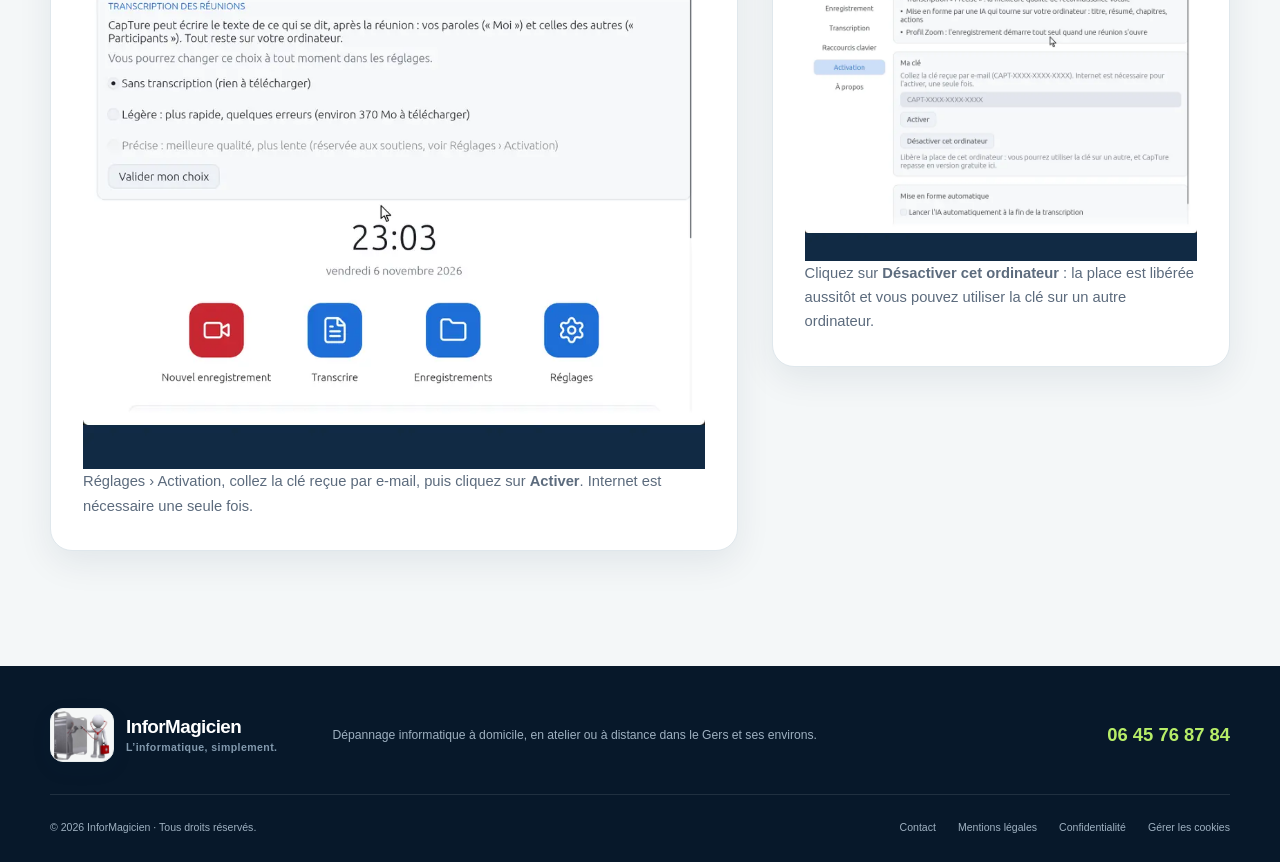
==== commit 7ada09da: "capture: installateur 0.7.1 et version.json signe (correctif MKV multi-pistes)" ====
--- a/capture/index.html
+++ b/capture/index.html
@@ -29,7 +29,7 @@
   <link rel="stylesheet" href="../styles.css?v=20261107-2">
   <script src="../pages.js?v=20261106-1" defer></script>
   <script type="application/ld+json">
-  {"@context":"https://schema.org","@type":"SoftwareApplication","@id":"https://www.pc32.fr/capture/#logiciel","name":"CapTure","description":"Enregistreur de réunions (Zoom, Teams, Discord, etc.) pour Windows, avec transcription horodatée sur votre ordinateur.","url":"https://www.pc32.fr/capture/","applicationCategory":"MultimediaApplication","operatingSystem":"Windows 10, Windows 11","softwareVersion":"0.7.0","downloadUrl":"https://www.pc32.fr/assets/CapTure-installateur.exe","fileSize":"6.6 MB","image":"https://www.pc32.fr/assets/capture.png","inLanguage":"fr-FR","offers":{"@type":"Offer","price":"0","priceCurrency":"EUR"},"author":{"@type":"Organization","name":"InforMagicien","url":"https://www.pc32.fr/"}}
+  {"@context":"https://schema.org","@type":"SoftwareApplication","@id":"https://www.pc32.fr/capture/#logiciel","name":"CapTure","description":"Enregistreur de réunions (Zoom, Teams, Discord, etc.) pour Windows, avec transcription horodatée sur votre ordinateur.","url":"https://www.pc32.fr/capture/","applicationCategory":"MultimediaApplication","operatingSystem":"Windows 10, Windows 11","softwareVersion":"0.7.1","downloadUrl":"https://www.pc32.fr/assets/CapTure-installateur.exe","fileSize":"6.6 MB","image":"https://www.pc32.fr/assets/capture.png","inLanguage":"fr-FR","offers":{"@type":"Offer","price":"0","priceCurrency":"EUR"},"author":{"@type":"Organization","name":"InforMagicien","url":"https://www.pc32.fr/"}}
   </script>
   <script type="application/ld+json">
   {"@context":"https://schema.org","@type":"BreadcrumbList","@id":"https://www.pc32.fr/capture/#breadcrumb","itemListElement":[{"@type":"ListItem","position":1,"name":"Accueil","item":"https://www.pc32.fr/"},{"@type":"ListItem","position":2,"name":"Logiciels","item":"https://www.pc32.fr/logiciels.html"},{"@type":"ListItem","position":3,"name":"CapTure","item":"https://www.pc32.fr/capture/"}]}
@@ -92,7 +92,7 @@
         </div>
         <div class="software-key">
           <div class="software-panel">
-            <h3>CapTure 0.7.0</h3>
+            <h3>CapTure 0.7.1</h3>
             <p>Windows 10 et 11, 64 bits · installateur de 6,6&nbsp;Mo</p>
             <a class="button button--primary" href="../assets/CapTure-installateur.exe" download>Télécharger l’installateur <span aria-hidden="true">↓</span></a>
             <p class="software-small">Pour vérifier que le fichier n’a pas été modifié, comparez son empreinte avec celle du fichier <a href="../assets/SHA256SUMS.txt">SHA256SUMS.txt</a> (ligne « CapTure-installateur.exe »).</p>
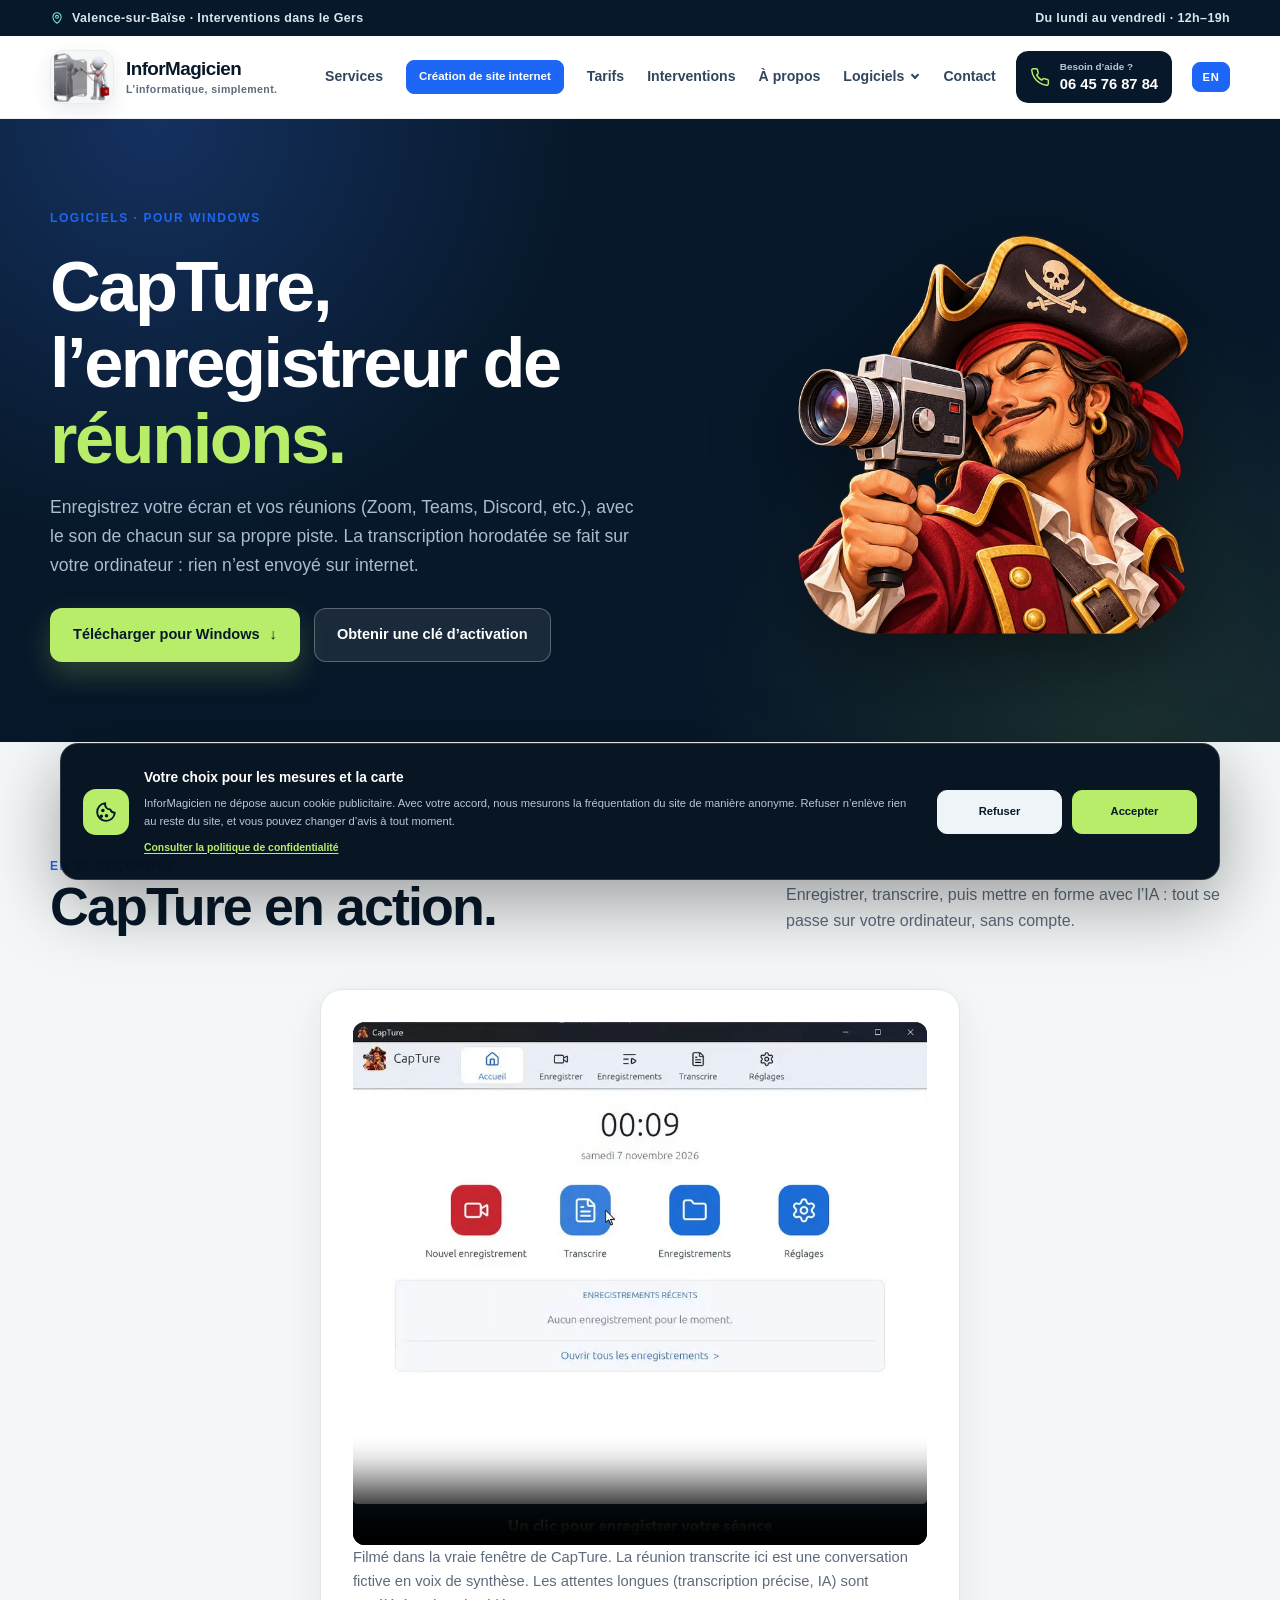
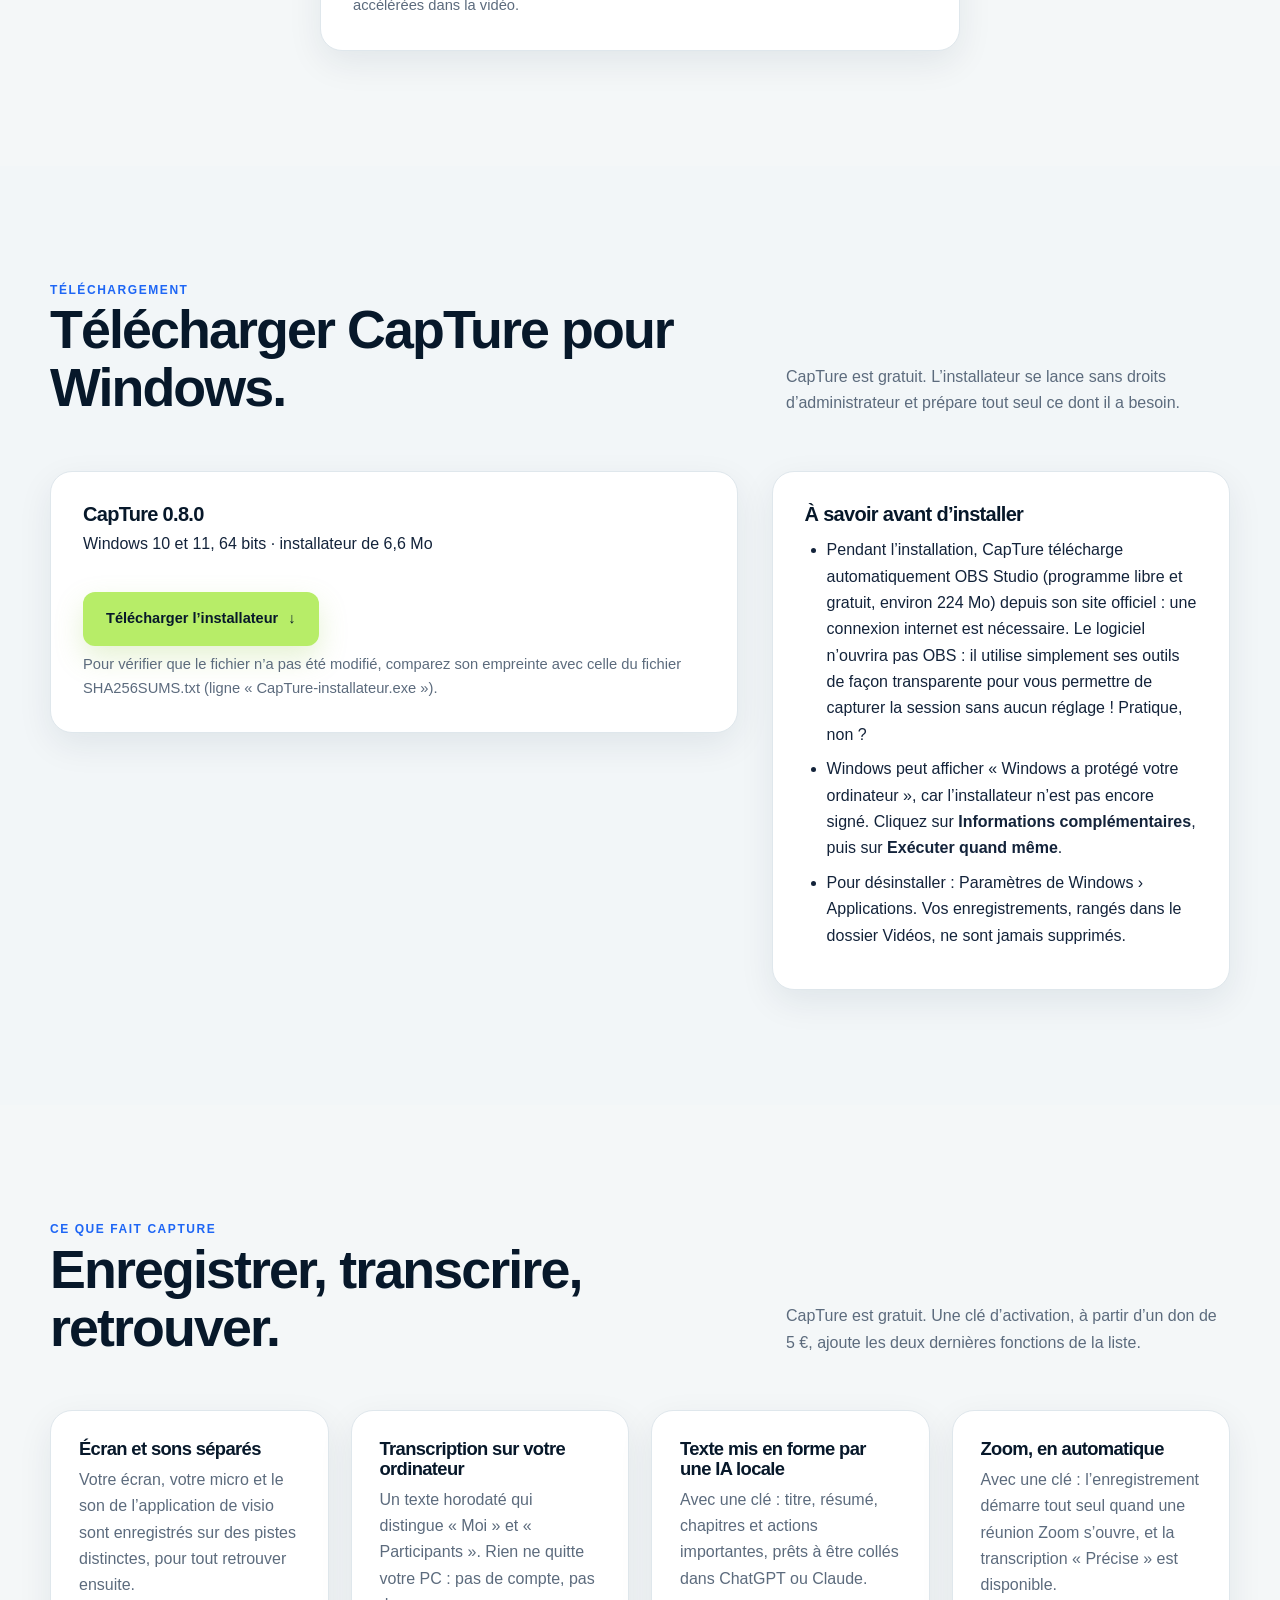
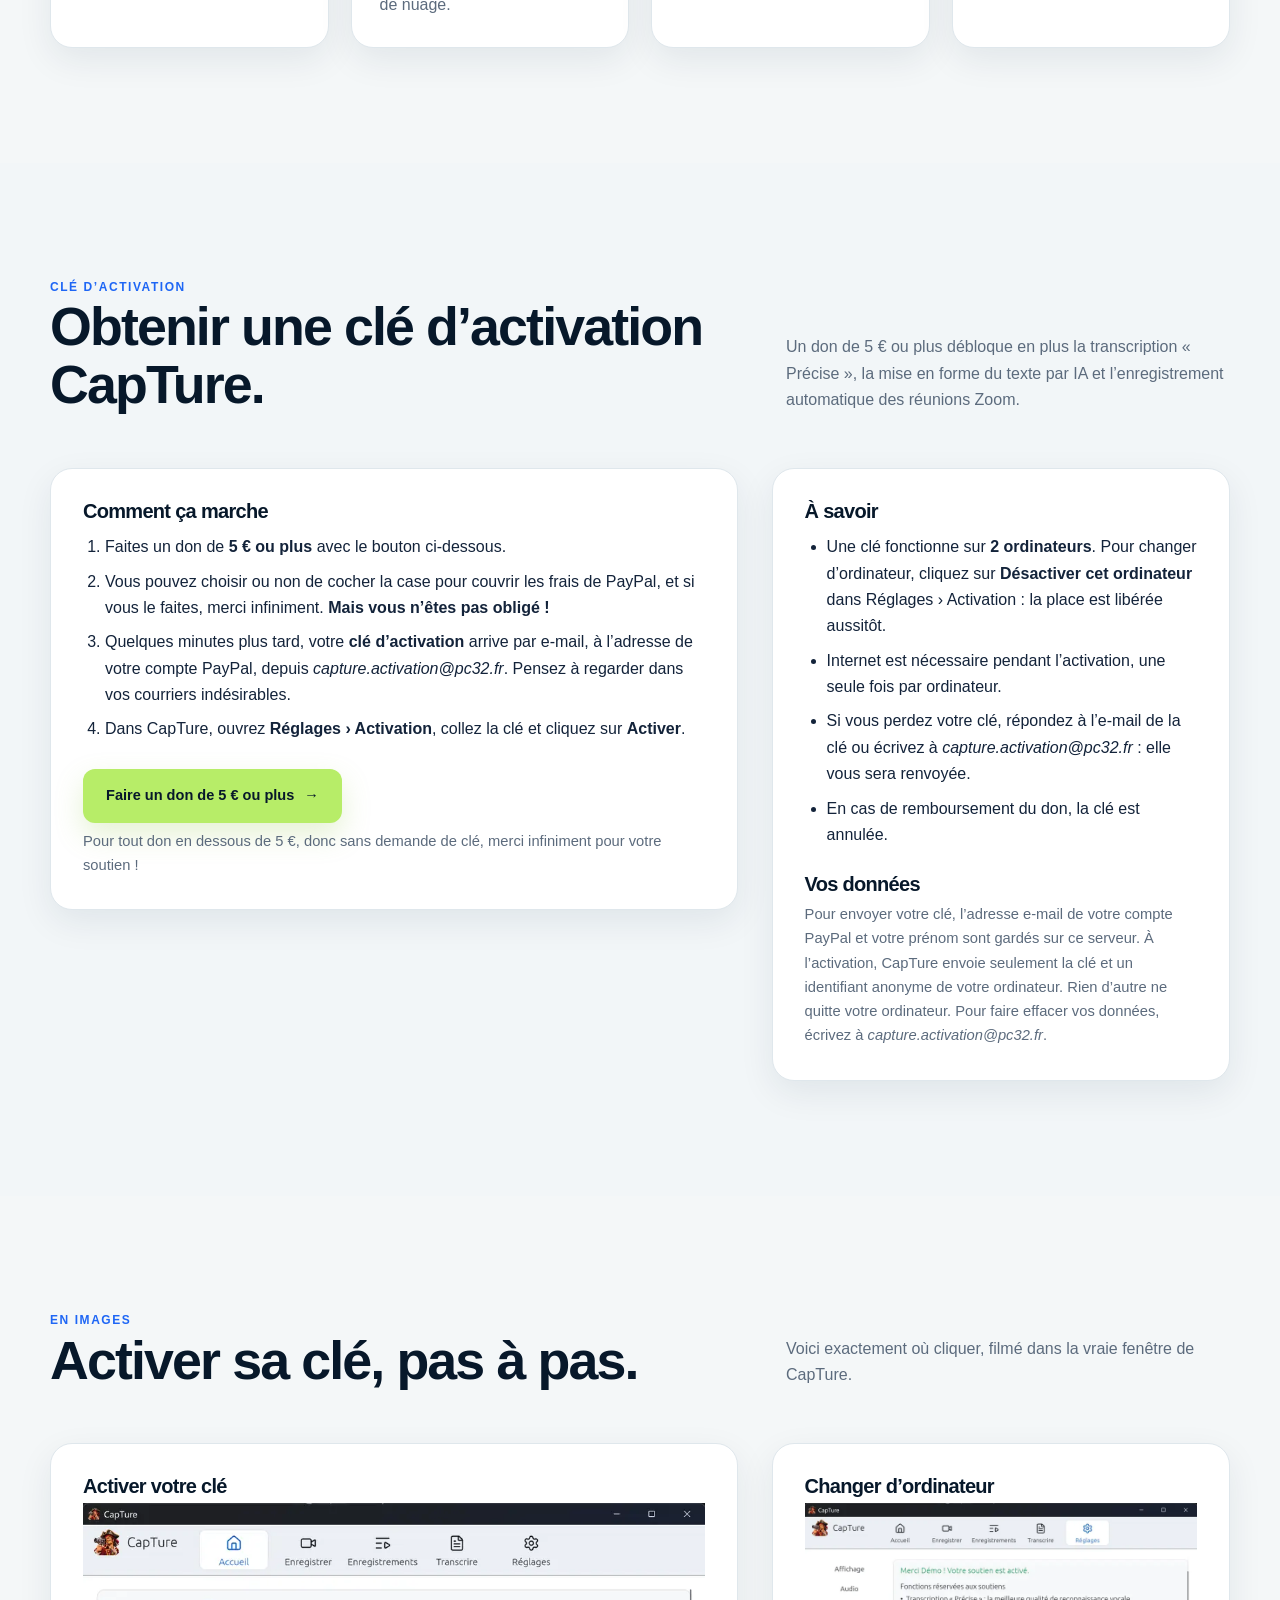
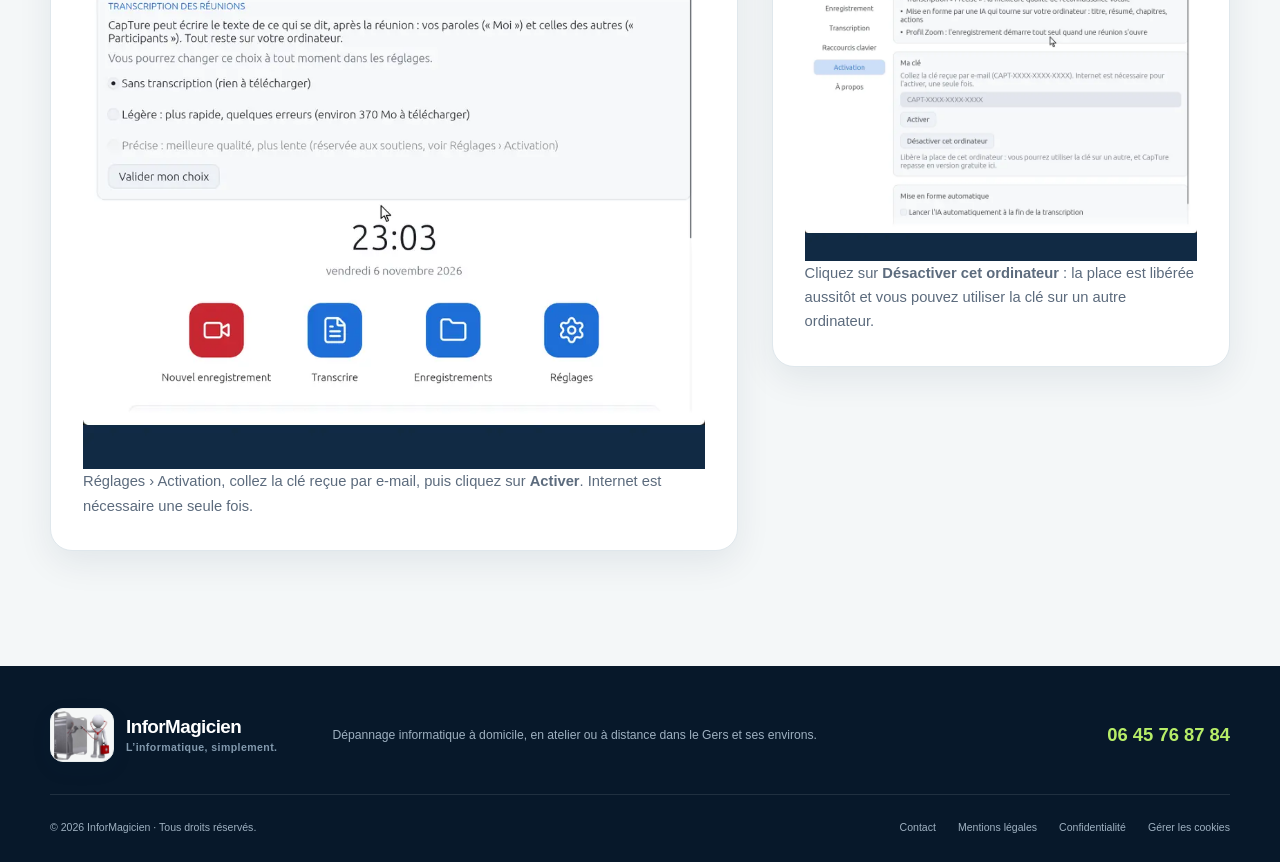
==== commit bb68a994: "capture: installateur 0.8.0 et version.json signe (repere nouvel intervenant, CSV de montage)" ====
--- a/capture/index.html
+++ b/capture/index.html
@@ -29,7 +29,7 @@
   <link rel="stylesheet" href="../styles.css?v=20261107-2">
   <script src="../pages.js?v=20261106-1" defer></script>
   <script type="application/ld+json">
-  {"@context":"https://schema.org","@type":"SoftwareApplication","@id":"https://www.pc32.fr/capture/#logiciel","name":"CapTure","description":"Enregistreur de réunions (Zoom, Teams, Discord, etc.) pour Windows, avec transcription horodatée sur votre ordinateur.","url":"https://www.pc32.fr/capture/","applicationCategory":"MultimediaApplication","operatingSystem":"Windows 10, Windows 11","softwareVersion":"0.7.1","downloadUrl":"https://www.pc32.fr/assets/CapTure-installateur.exe","fileSize":"6.6 MB","image":"https://www.pc32.fr/assets/capture.png","inLanguage":"fr-FR","offers":{"@type":"Offer","price":"0","priceCurrency":"EUR"},"author":{"@type":"Organization","name":"InforMagicien","url":"https://www.pc32.fr/"}}
+  {"@context":"https://schema.org","@type":"SoftwareApplication","@id":"https://www.pc32.fr/capture/#logiciel","name":"CapTure","description":"Enregistreur de réunions (Zoom, Teams, Discord, etc.) pour Windows, avec transcription horodatée sur votre ordinateur.","url":"https://www.pc32.fr/capture/","applicationCategory":"MultimediaApplication","operatingSystem":"Windows 10, Windows 11","softwareVersion":"0.8.0","downloadUrl":"https://www.pc32.fr/assets/CapTure-installateur.exe","fileSize":"6.6 MB","image":"https://www.pc32.fr/assets/capture.png","inLanguage":"fr-FR","offers":{"@type":"Offer","price":"0","priceCurrency":"EUR"},"author":{"@type":"Organization","name":"InforMagicien","url":"https://www.pc32.fr/"}}
   </script>
   <script type="application/ld+json">
   {"@context":"https://schema.org","@type":"BreadcrumbList","@id":"https://www.pc32.fr/capture/#breadcrumb","itemListElement":[{"@type":"ListItem","position":1,"name":"Accueil","item":"https://www.pc32.fr/"},{"@type":"ListItem","position":2,"name":"Logiciels","item":"https://www.pc32.fr/logiciels.html"},{"@type":"ListItem","position":3,"name":"CapTure","item":"https://www.pc32.fr/capture/"}]}
@@ -92,7 +92,7 @@
         </div>
         <div class="software-key">
           <div class="software-panel">
-            <h3>CapTure 0.7.1</h3>
+            <h3>CapTure 0.8.0</h3>
             <p>Windows 10 et 11, 64 bits · installateur de 6,6&nbsp;Mo</p>
             <a class="button button--primary" href="../assets/CapTure-installateur.exe" download>Télécharger l’installateur <span aria-hidden="true">↓</span></a>
             <p class="software-small">Pour vérifier que le fichier n’a pas été modifié, comparez son empreinte avec celle du fichier <a href="../assets/SHA256SUMS.txt">SHA256SUMS.txt</a> (ligne « CapTure-installateur.exe »).</p>
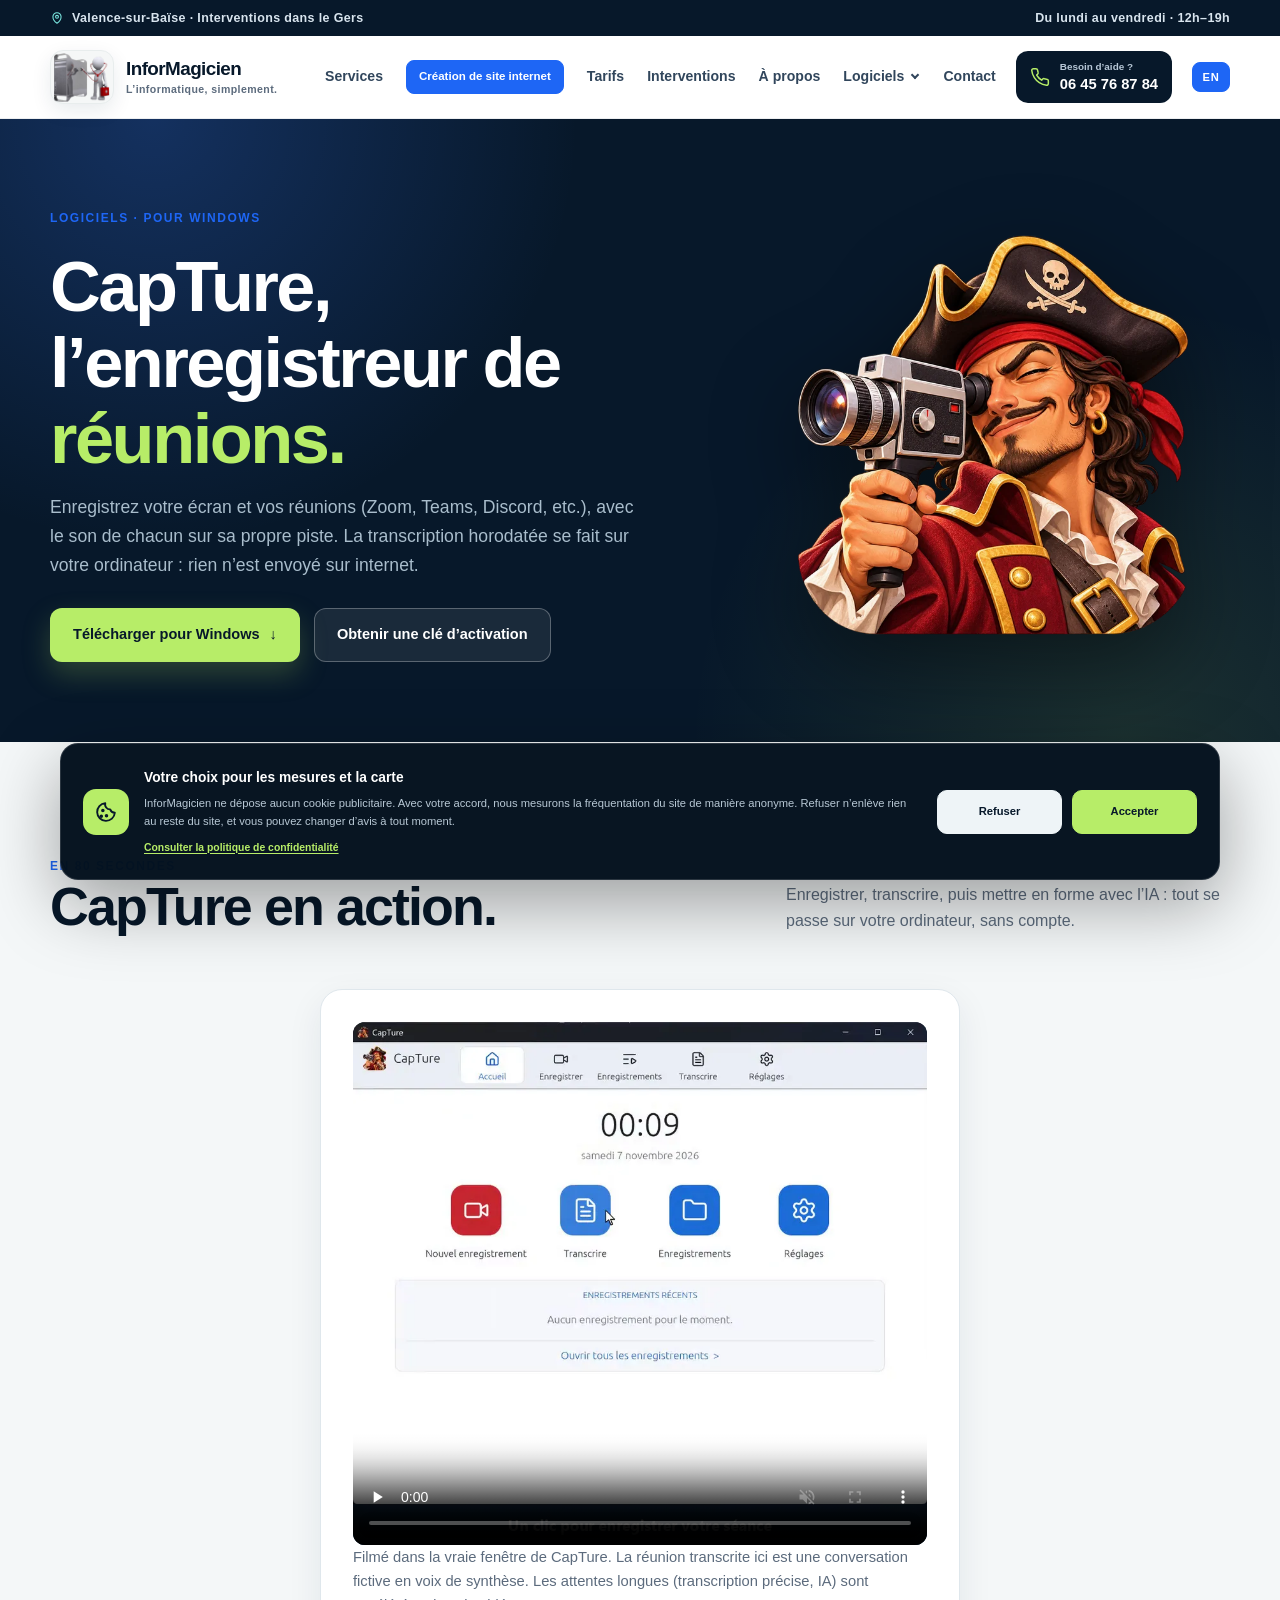
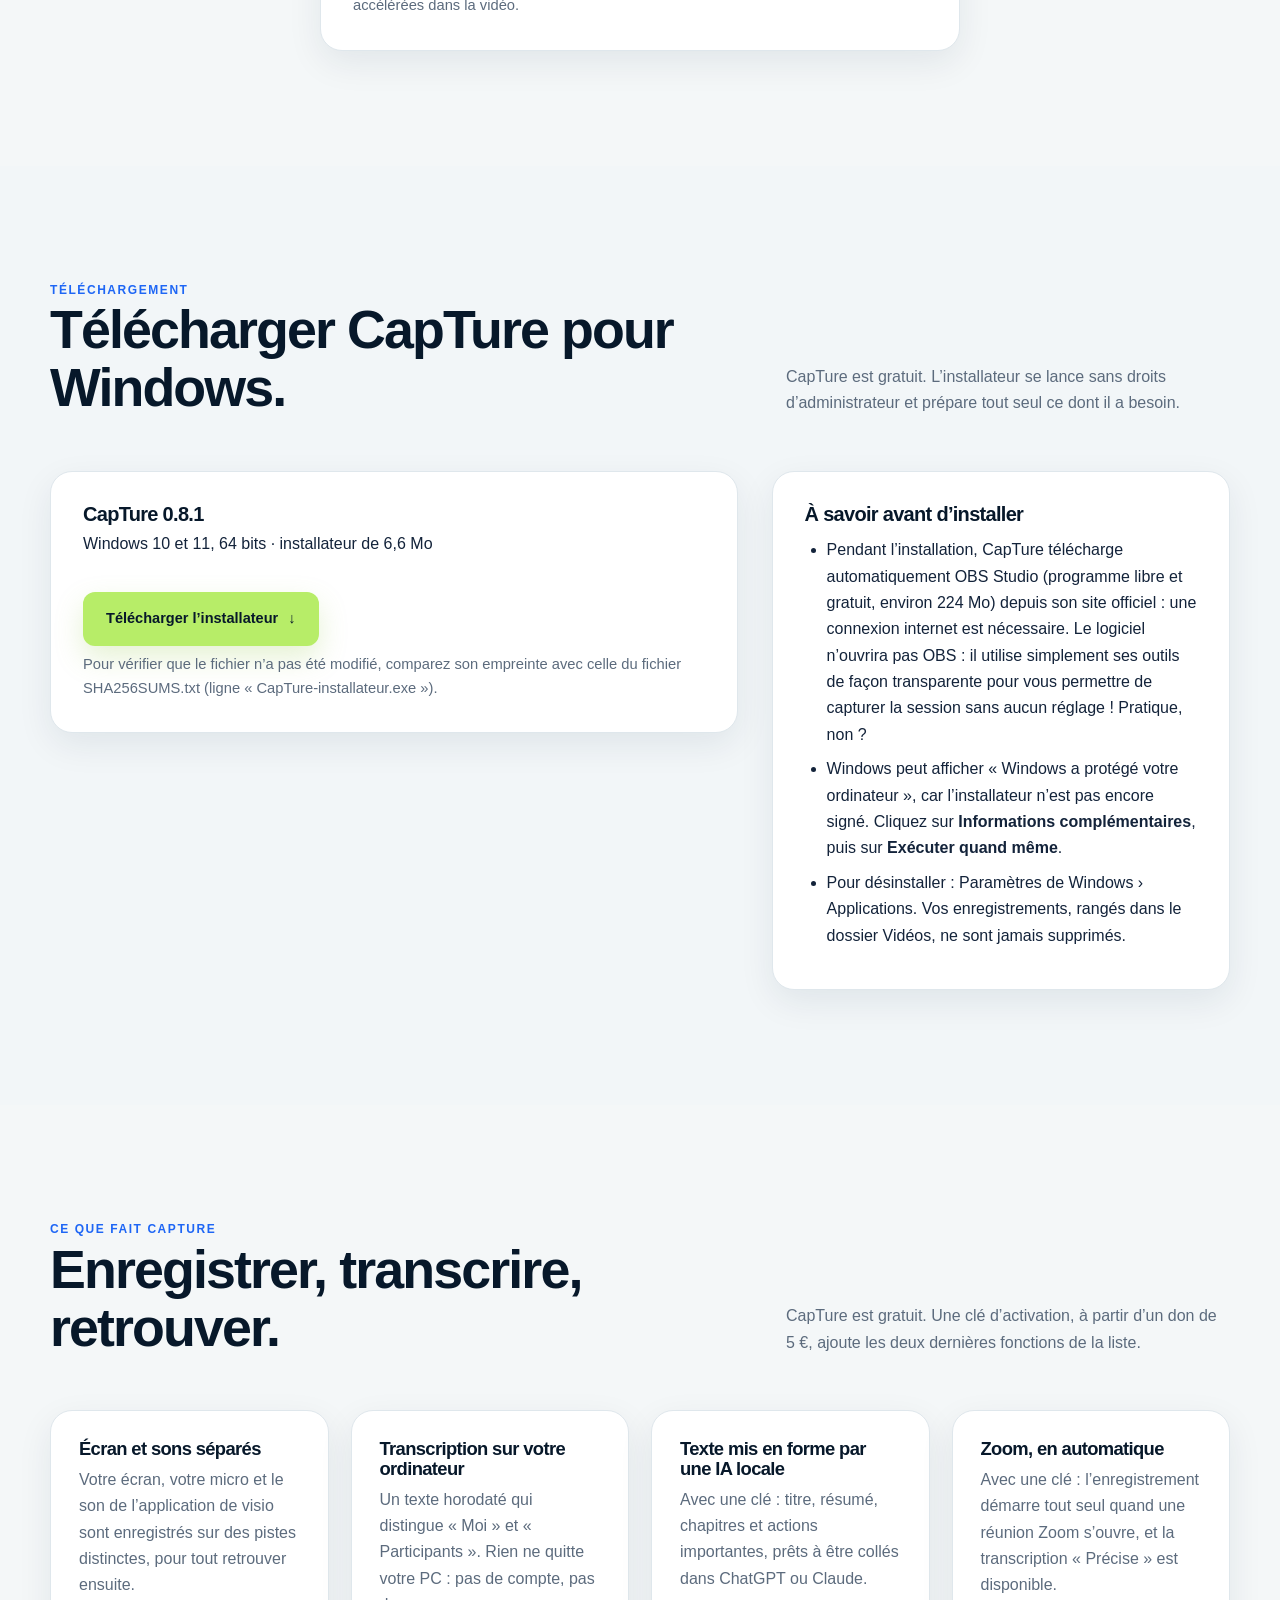
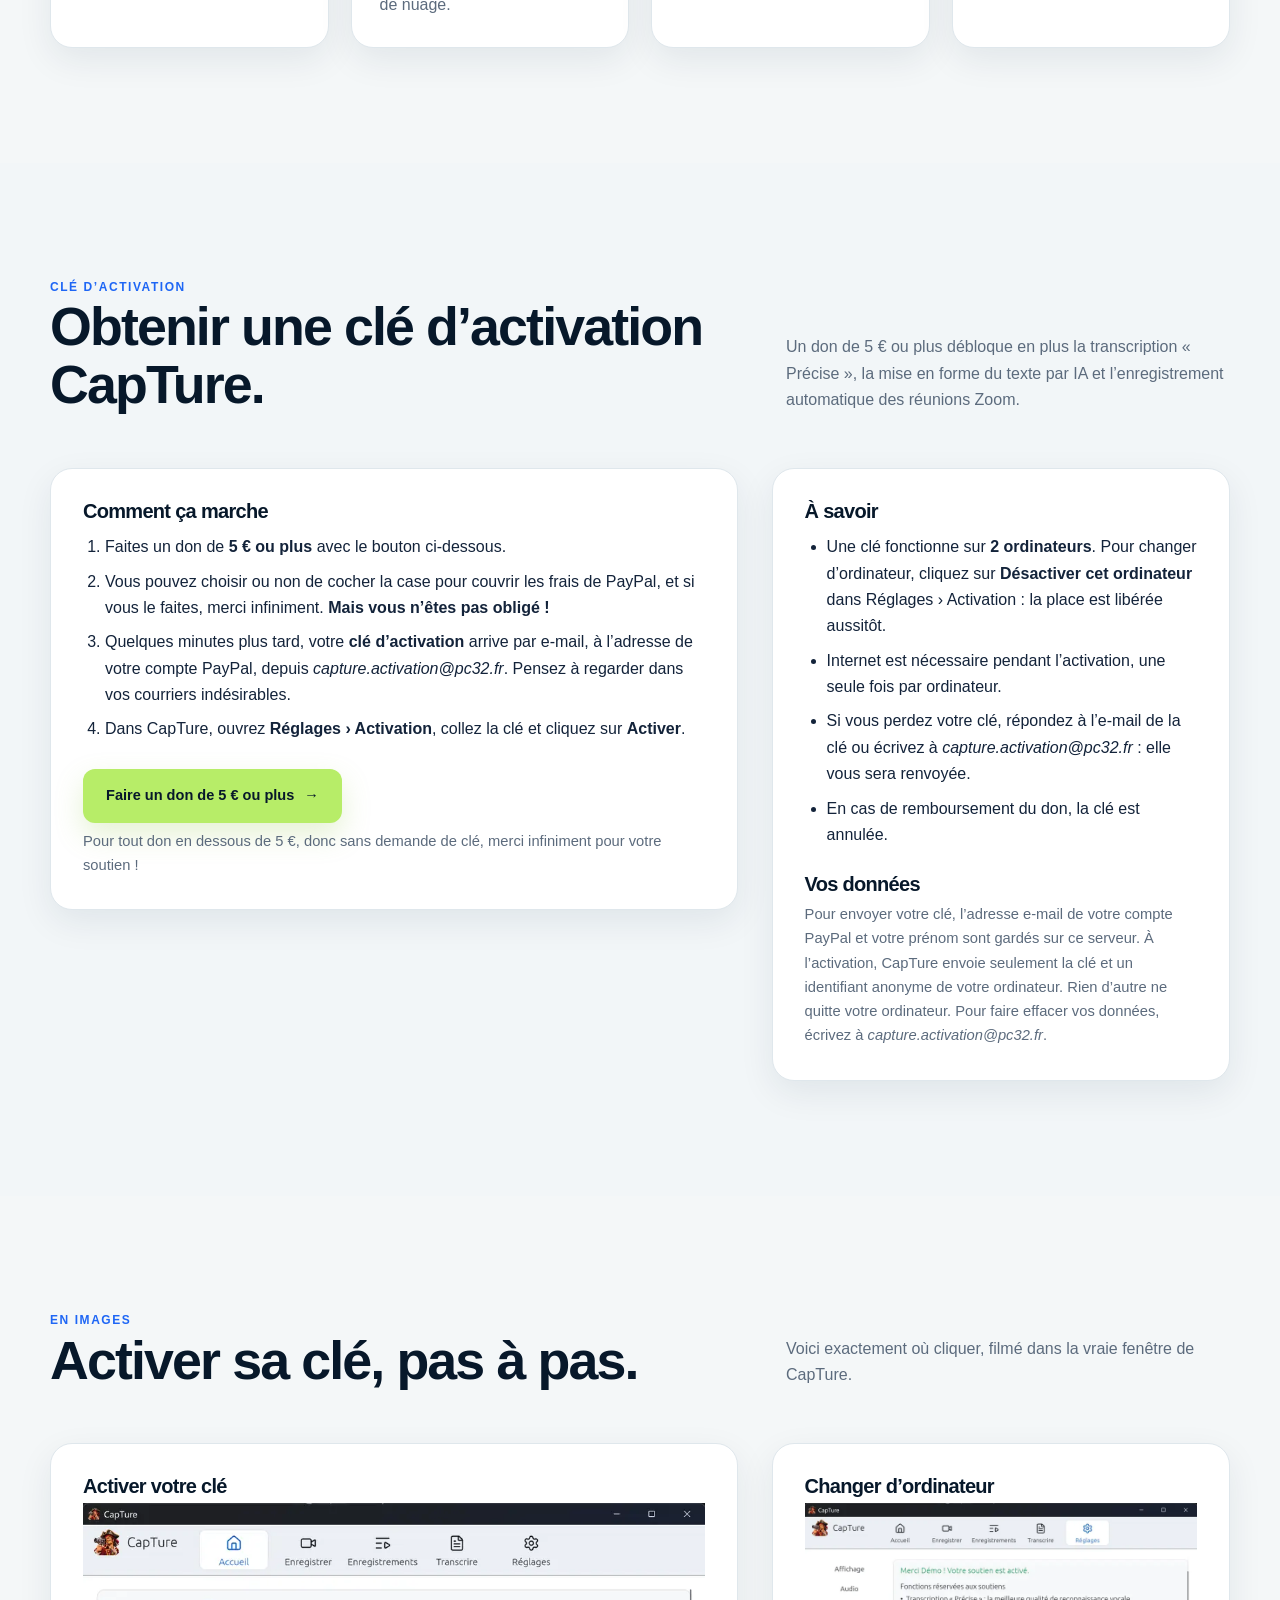
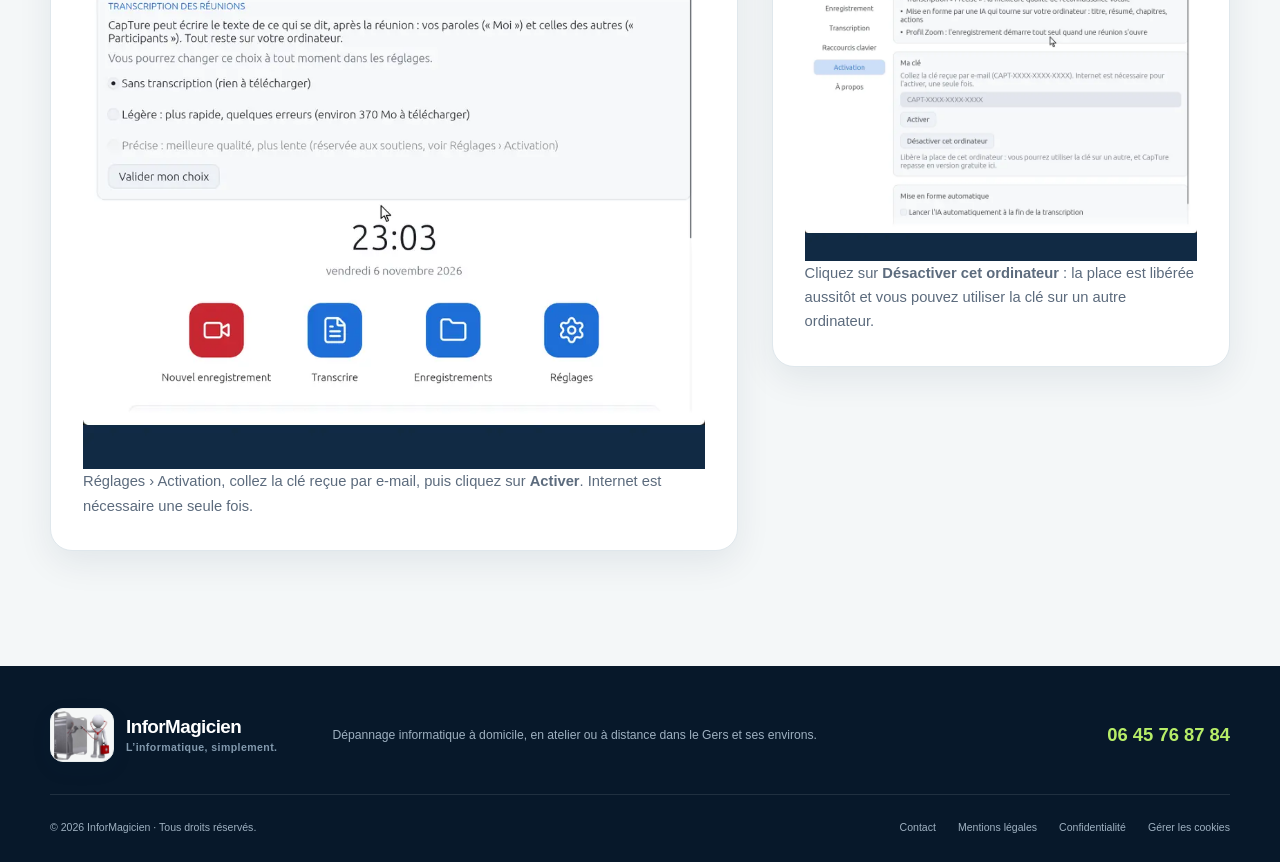
==== commit 260e3bb3: "capture: installateur 0.8.1 et version.json signe (recherche manuelle de mise a jour)" ====
--- a/capture/index.html
+++ b/capture/index.html
@@ -29,7 +29,7 @@
   <link rel="stylesheet" href="../styles.css?v=20261107-2">
   <script src="../pages.js?v=20261106-1" defer></script>
   <script type="application/ld+json">
-  {"@context":"https://schema.org","@type":"SoftwareApplication","@id":"https://www.pc32.fr/capture/#logiciel","name":"CapTure","description":"Enregistreur de réunions (Zoom, Teams, Discord, etc.) pour Windows, avec transcription horodatée sur votre ordinateur.","url":"https://www.pc32.fr/capture/","applicationCategory":"MultimediaApplication","operatingSystem":"Windows 10, Windows 11","softwareVersion":"0.8.0","downloadUrl":"https://www.pc32.fr/assets/CapTure-installateur.exe","fileSize":"6.6 MB","image":"https://www.pc32.fr/assets/capture.png","inLanguage":"fr-FR","offers":{"@type":"Offer","price":"0","priceCurrency":"EUR"},"author":{"@type":"Organization","name":"InforMagicien","url":"https://www.pc32.fr/"}}
+  {"@context":"https://schema.org","@type":"SoftwareApplication","@id":"https://www.pc32.fr/capture/#logiciel","name":"CapTure","description":"Enregistreur de réunions (Zoom, Teams, Discord, etc.) pour Windows, avec transcription horodatée sur votre ordinateur.","url":"https://www.pc32.fr/capture/","applicationCategory":"MultimediaApplication","operatingSystem":"Windows 10, Windows 11","softwareVersion":"0.8.1","downloadUrl":"https://www.pc32.fr/assets/CapTure-installateur.exe","fileSize":"6.6 MB","image":"https://www.pc32.fr/assets/capture.png","inLanguage":"fr-FR","offers":{"@type":"Offer","price":"0","priceCurrency":"EUR"},"author":{"@type":"Organization","name":"InforMagicien","url":"https://www.pc32.fr/"}}
   </script>
   <script type="application/ld+json">
   {"@context":"https://schema.org","@type":"BreadcrumbList","@id":"https://www.pc32.fr/capture/#breadcrumb","itemListElement":[{"@type":"ListItem","position":1,"name":"Accueil","item":"https://www.pc32.fr/"},{"@type":"ListItem","position":2,"name":"Logiciels","item":"https://www.pc32.fr/logiciels.html"},{"@type":"ListItem","position":3,"name":"CapTure","item":"https://www.pc32.fr/capture/"}]}
@@ -92,7 +92,7 @@
         </div>
         <div class="software-key">
           <div class="software-panel">
-            <h3>CapTure 0.8.0</h3>
+            <h3>CapTure 0.8.1</h3>
             <p>Windows 10 et 11, 64 bits · installateur de 6,6&nbsp;Mo</p>
             <a class="button button--primary" href="../assets/CapTure-installateur.exe" download>Télécharger l’installateur <span aria-hidden="true">↓</span></a>
             <p class="software-small">Pour vérifier que le fichier n’a pas été modifié, comparez son empreinte avec celle du fichier <a href="../assets/SHA256SUMS.txt">SHA256SUMS.txt</a> (ligne « CapTure-installateur.exe »).</p>
